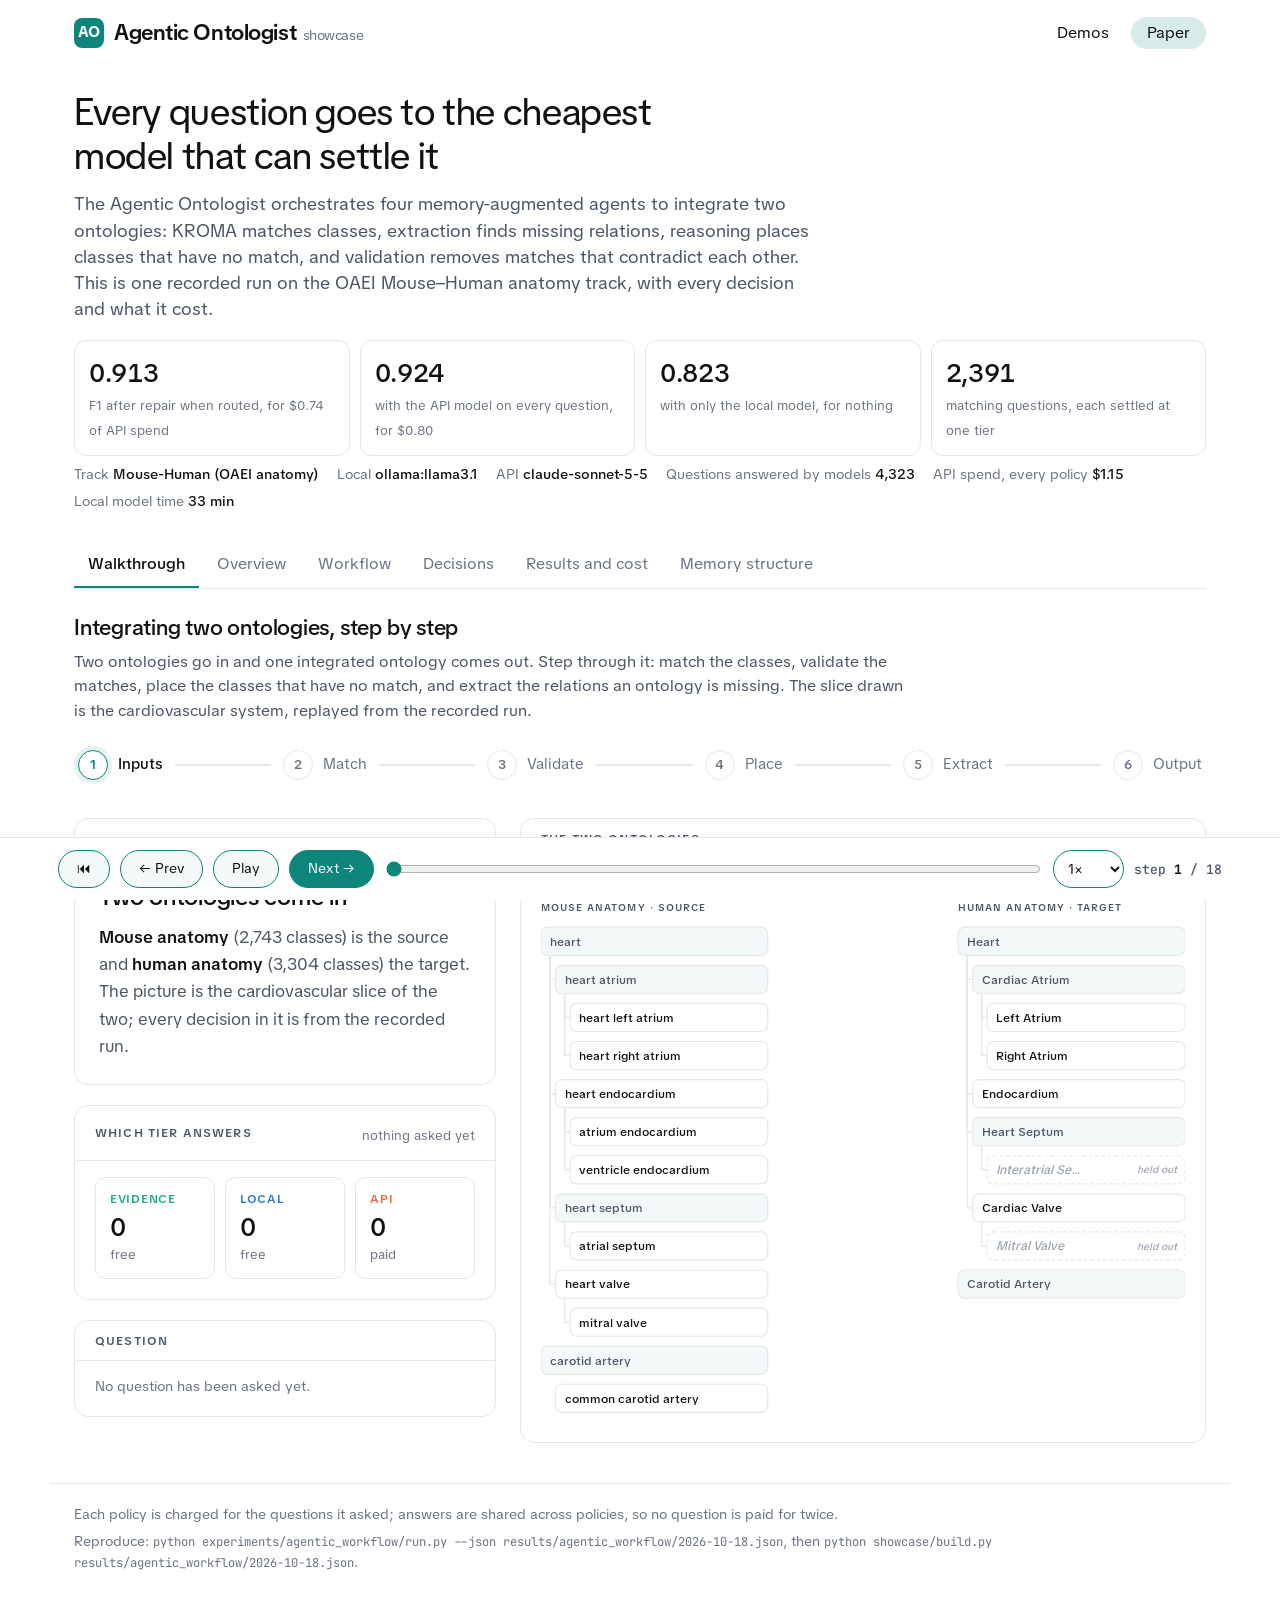
==== showcase/index.html @ b3329943 "Publish the Agentic Ontologist demo site. Co-Authored-By: Claude Opus 5.5 <noreply@anthropic.com>" ====
<!DOCTYPE html>
<html lang="en">
<head>
<meta charset="utf-8">
<meta name="viewport" content="width=device-width, initial-scale=1, viewport-fit=cover">
<title>The Agentic Ontologist</title>
<meta name="description" content="One recorded run of the Agentic Ontologist on the OAEI Mouse-Human anatomy track: every decision, the tier that settled it, and what it cost.">
<link rel="icon" href="data:image/svg+xml,%3Csvg xmlns='http://www.w3.org/2000/svg' viewBox='0 0 32 32'%3E%3Crect width='32' height='32' rx='7' fill='%230d857a'/%3E%3Ctext x='16' y='22' text-anchor='middle' font-family='system-ui' font-weight='700' font-size='15' fill='white'%3EAO%3C/text%3E%3C/svg%3E">
<link rel="preconnect" href="https://fonts.googleapis.com">
<link rel="preconnect" href="https://fonts.gstatic.com" crossorigin>
<link href="https://fonts.googleapis.com/css2?family=TikTok+Sans:wght@400;500;600;700&family=JetBrains+Mono:wght@400;500&display=swap" rel="stylesheet">
<style>
:root { --primary: #0d857a; --primary-dark: #2dd4bf; --t-evidence: #1baf7a; --t-local: #2a78d6; --t-api: #eb6834; }
@media (prefers-color-scheme: dark) { :root:not([data-theme="light"]) { --t-evidence: #199e70; --t-local: #3987e5; --t-api: #d95926; } }
/* Shared by the showcases (Aegis, Agentic Ontologist): the manuals' design, as a single page with tabs.
   Set --primary per project (and --primary-dark for dark mode) before this file. */
:root {
  --primary-5: color-mix(in srgb, var(--primary) 5%, transparent);
  --primary-10: color-mix(in srgb, var(--primary) 10%, transparent);
  --primary-15: color-mix(in srgb, var(--primary) 16%, transparent);
  --primary-50: color-mix(in srgb, var(--primary) 50%, transparent);
  --bg: #ffffff; --fg: #111111; --muted: #4b5563; --subtle: #6b7280; --faint: #9ca3af; --border: #e5e7eb;
  --ok: #1d7f47; --ok-bg: rgba(29, 127, 71, 0.1); --bad: #b42318; --bad-bg: rgba(180, 35, 24, 0.09);
  --warn: #a15c07; --warn-bg: rgba(161, 92, 7, 0.1);
  --font: "TikTok Sans", ui-sans-serif, system-ui, -apple-system, "Segoe UI", sans-serif;
  --mono: "JetBrains Mono", ui-monospace, SFMono-Regular, Menlo, monospace;
}
@media (prefers-color-scheme: dark) {
  :root:not([data-theme="light"]) {
    --primary: var(--primary-dark);
    --bg: #111214; --fg: #ececec; --muted: #b4b8bf; --subtle: #9096a0; --faint: #6b7280; --border: #2a2d33;
    --ok: #5fd08f; --ok-bg: rgba(95, 208, 143, 0.12); --bad: #ff8a80; --bad-bg: rgba(255, 138, 128, 0.12);
    --warn: #f0b252; --warn-bg: rgba(240, 178, 82, 0.12); color-scheme: dark;
  }
}
* { box-sizing: border-box; }
html { -webkit-text-size-adjust: 100%; scroll-behavior: smooth; }
body { margin: 0; background: var(--bg); color: var(--fg); font: 16px/1.55 var(--font); }
::selection { background: var(--primary-15); }
a { color: var(--primary); text-underline-offset: 0.15em; }
button, select, input { font: inherit; color: inherit; }
button:not(:disabled) { cursor: pointer; }
button:focus-visible, select:focus-visible, input:focus-visible, a:focus-visible { outline: 2px solid var(--primary); outline-offset: 2px; }
.wrap { max-width: 1180px; margin: 0 auto; padding: 0 24px; }
.mono { font-family: var(--mono); font-size: 12.5px; }
.muted { color: var(--subtle); }

header.site { display: flex; align-items: center; justify-content: space-between; gap: 24px; padding: 16px 24px; max-width: 1180px; margin: 0 auto; }
.logo { display: flex; align-items: center; gap: 10px; text-decoration: none; color: var(--fg); font-size: 22px; font-weight: 600; letter-spacing: -0.02em; }
.logo-mark { width: 30px; height: 30px; border-radius: 8px; background: var(--primary); color: var(--bg); display: grid; place-items: center; font-size: 15px; font-weight: 700; }
.logo small { font-size: 14px; font-weight: 400; color: var(--subtle); margin-left: 2px; }
nav.site { display: flex; align-items: center; gap: 22px; }
nav.site a { text-decoration: none; color: var(--fg); }
nav.site a:hover { color: var(--primary); }
nav.site a.pill { background: var(--primary-15); padding: 4px 16px; border-radius: 999px; white-space: nowrap; }

.hero { padding: 24px 0 8px; }
.hero h1 { font-size: clamp(28px, 4vw, 38px); line-height: 1.15; font-weight: 400; letter-spacing: -0.01em; margin: 0 0 14px; max-width: 40rem; }
.hero .lede { font-size: 18px; line-height: 1.45; color: var(--muted); margin: 0 0 18px; max-width: 46rem; }
.stats { display: grid; grid-template-columns: repeat(auto-fit, minmax(170px, 1fr)); gap: 10px; margin: 18px 0 8px; }
.stat { border: 1px solid var(--border); border-radius: 12px; padding: 12px 14px; }
.stat b { display: block; font-size: 26px; font-weight: 500; letter-spacing: -0.01em; font-variant-numeric: tabular-nums; }
.stat span { font-size: 13px; color: var(--subtle); }

nav.tabs { display: flex; gap: 4px; border-bottom: 1px solid var(--border); margin: 22px 0 22px; overflow-x: auto; position: sticky; top: 0; background: var(--bg); z-index: 5; }
nav.tabs button { background: none; border: 0; padding: 10px 14px; color: var(--subtle); border-bottom: 2px solid transparent; white-space: nowrap; }
nav.tabs button[aria-selected="true"] { color: var(--fg); border-bottom-color: var(--primary); font-weight: 500; }
section.tab[hidden] { display: none; }
section.tab > h2 { font-size: 22px; font-weight: 500; margin: 0 0 4px; letter-spacing: -0.01em; }
section.tab > .sub { color: var(--muted); margin: 0 0 18px; max-width: 52rem; }

.panel { border: 1px solid var(--border); border-radius: 12px; padding: 16px; min-width: 0; }
.panel h3 { font-size: 15px; font-weight: 500; margin: 0 0 4px; }
.panel .sub { font-size: 13.5px; color: var(--subtle); margin: 0 0 12px; }
.grid { display: grid; gap: 16px; }
.cols-2 { grid-template-columns: repeat(2, minmax(0, 1fr)); }
.cols-3 { grid-template-columns: repeat(3, minmax(0, 1fr)); }
@media (max-width: 860px) { .cols-2, .cols-3 { grid-template-columns: minmax(0, 1fr); } }

.controls { display: flex; flex-wrap: wrap; gap: 10px 18px; align-items: center; margin: 0 0 14px; font-size: 14px; }
.controls label { display: inline-flex; align-items: center; gap: 8px; color: var(--subtle); }
.controls select { border: 1px solid var(--border); background: transparent; border-radius: 8px; padding: 5px 8px; }
.controls input[type="range"] { accent-color: var(--primary); width: 160px; }
.controls output { color: var(--fg); min-width: 4.5em; font-variant-numeric: tabular-nums; }
.seg { display: inline-flex; gap: 6px; flex-wrap: wrap; }
.seg button { border: 1px solid var(--border); background: transparent; border-radius: 999px; padding: 2px 12px; font-size: 13.5px; }
.seg button[aria-pressed="true"] { border-color: var(--primary); background: var(--primary-10); color: var(--primary); }
.btn { border: 1px solid var(--primary); background: var(--primary-5); border-radius: 999px; padding: 4px 14px; font-size: 14px; text-decoration: none; color: var(--fg); }
.btn:hover:not(:disabled) { background: var(--primary-15); }
.btn.solid { background: var(--primary); color: var(--bg); }

.bars { display: grid; gap: 6px; }
.bar { display: grid; grid-template-columns: var(--lw, 7em) 1fr auto; gap: 10px; align-items: center; font-size: 13.5px; color: var(--subtle); }
.bar i { display: block; height: 11px; border-radius: 6px; background: var(--primary-10); position: relative; overflow: hidden; }
.bar i::after { content: ""; position: absolute; inset: 0 auto 0 0; width: var(--w); background: var(--c, var(--primary)); border-radius: 6px; transition: width 0.25s; }
.bar b { white-space: nowrap; font-weight: 500; color: var(--fg); text-align: right; font-variant-numeric: tabular-nums; }
.bar.alt { --c: var(--faint); }

svg.chart { width: 100%; height: auto; display: block; overflow: visible; }
svg.chart text { font: 11px var(--font); fill: var(--subtle); }
svg.chart .grid { stroke: var(--border); stroke-width: 1; }
svg.chart .axis { stroke: var(--faint); stroke-width: 1; }
svg.chart .line { fill: none; stroke-width: 2.2; stroke-linejoin: round; stroke-linecap: round; }
svg.chart .dot { stroke: var(--bg); stroke-width: 1.5; }
.legend { display: flex; flex-wrap: wrap; gap: 4px 14px; font-size: 12.5px; color: var(--subtle); margin-top: 8px; }
.legend span { display: inline-flex; align-items: center; gap: 6px; }
.legend i { width: 10px; height: 10px; border-radius: 3px; background: var(--c); display: inline-block; }

table { border-collapse: collapse; width: 100%; font-size: 14px; }
th, td { text-align: left; padding: 7px 10px; border-bottom: 1px solid var(--border); vertical-align: top; }
th { font-weight: 500; color: var(--subtle); white-space: nowrap; }
td.num, th.num { text-align: right; font-variant-numeric: tabular-nums; }
.scroll { overflow-x: auto; }
pre { background: var(--primary-5); border: 1px solid var(--border); border-radius: 10px; padding: 10px 12px; overflow-x: auto; font: 12.5px/1.5 var(--mono); margin: 0; white-space: pre-wrap; }
code { font-family: var(--mono); font-size: 0.9em; }
.chip { display: inline-block; font-size: 12px; padding: 1px 9px; border-radius: 999px; background: var(--primary-10); color: var(--primary); }
.chip.ok { background: var(--ok-bg); color: var(--ok); } .chip.bad { background: var(--bad-bg); color: var(--bad); }
.note { font-size: 13.5px; color: var(--subtle); margin: 12px 0 0; }
.callout { border-left: 3px solid var(--primary); background: var(--primary-5); border-radius: 0 10px 10px 0; padding: 10px 14px; font-size: 14.5px; }
.steps { display: grid; grid-template-columns: repeat(3, minmax(0, 1fr)); gap: 12px; counter-reset: s; }
@media (max-width: 860px) { .steps { grid-template-columns: minmax(0, 1fr); } }
.step { border: 1px solid var(--border); border-radius: 12px; padding: 14px 16px; counter-increment: s; }
.step::before { content: counter(s); display: inline-grid; place-items: center; width: 24px; height: 24px; border-radius: 50%; background: var(--primary); color: var(--bg); font-size: 13px; font-weight: 600; margin-bottom: 8px; }
.step h3 { font-size: 16px; font-weight: 500; margin: 0 0 4px; }
.step p { margin: 0; font-size: 14.5px; color: var(--muted); }
footer.site { max-width: 1180px; margin: 40px auto 0; padding: 20px 24px 40px; border-top: 1px solid var(--border); font-size: 13.5px; color: var(--subtle); }
footer.site p { margin: 0 0 6px; }
@media (max-width: 700px) { nav.site a:not(.pill) { display: none; } .wrap, header.site { padding-left: 16px; padding-right: 16px; } }

.btn.solid:hover:not(:disabled) { background: var(--primary); color: var(--bg); filter: brightness(1.12); }
.btn.solid:disabled { opacity: 0.5; }

:root { --line: var(--border); --sunk: var(--primary-5); --panel: var(--bg); --ink: var(--fg); --accent: var(--primary); }
/* Walkthrough: Workflow.integrate stepped on a recorded slice, in the style of art-visualization. */
:root { --fresh: var(--ok); --amber: var(--warn); --amber-tint: var(--warn-bg); --cur-tint: color-mix(in srgb, var(--primary) 8%, var(--bg)); }
.wrail { display: flex; align-items: center; margin: 4px 0 26px; overflow-x: auto; padding: 4px 2px 8px; }
.stg { display: flex; align-items: center; gap: 10px; background: none; border: 0; padding: 4px 2px; color: var(--subtle); white-space: nowrap; font-size: 15px; }
.stg .dot { width: 30px; height: 30px; border-radius: 50%; border: 1.5px solid var(--border); display: grid; place-items: center; font-size: 13px; font-weight: 600; background: var(--bg); }
.stg.past { color: var(--muted); }
.stg.past .dot { background: var(--primary); border-color: var(--primary); color: var(--bg); }
.stg.on { color: var(--fg); font-weight: 500; }
.stg.on .dot { border-color: var(--primary); color: var(--primary); box-shadow: 0 0 0 4px var(--primary-10); }
.rail-line { flex: 1 0 22px; height: 2px; background: var(--border); margin: 0 10px; }
.rail-line.past { background: var(--primary); }
.wt { display: grid; gap: 24px; grid-template-columns: minmax(0, 1fr); margin-bottom: 40px; align-items: start; }
@media (min-width: 1000px) { .wt { grid-template-columns: minmax(0, 0.8fr) minmax(0, 1.3fr); } .w-graph { position: sticky; top: 56px; } }
.wside { display: grid; gap: 20px; min-width: 0; }
.wp { background: var(--bg); border: 1px solid var(--border); border-radius: 14px; min-width: 0; }
.wph { display: flex; flex-wrap: wrap; gap: 6px 14px; align-items: center; justify-content: space-between; padding: 14px 20px; border-bottom: 1px solid var(--border); }
.wph h3 { margin: 0; font-size: 11.5px; line-height: 1; font-weight: 600; letter-spacing: 0.1em; text-transform: uppercase; color: var(--muted); }
.wph .meta { font-size: 13px; color: var(--subtle); }
.w-note { padding: 22px 24px 24px; display: grid; gap: 12px; }
.w-note .hd { display: flex; flex-wrap: wrap; gap: 8px; align-items: center; }
.wstep { font: 600 12px/1 var(--mono); color: var(--primary); background: var(--cur-tint); border: 1px solid var(--primary-50); padding: 5px 9px; border-radius: 6px; }
.wtag { font: 600 11px/1 var(--font); letter-spacing: 0.08em; text-transform: uppercase; padding: 6px 9px; border-radius: 6px; background: var(--primary-5); color: var(--muted); border: 1px solid var(--border); }
.wtag.evidence { color: var(--t-evidence); border-color: var(--t-evidence); } .wtag.local { color: var(--t-local); border-color: var(--t-local); } .wtag.api { color: var(--t-api); border-color: var(--t-api); }
.w-note h3 { margin: 4px 0 0; font-size: 24px; line-height: 1.25; font-weight: 500; letter-spacing: -0.01em; }
.w-note p { margin: 0; font-size: 16.5px; line-height: 1.65; color: var(--muted); }
.w-note p b { color: var(--fg); font-weight: 600; }
.wroute { display: grid; grid-template-columns: repeat(3, minmax(0, 1fr)); gap: 10px; padding: 16px 20px 20px; }
.wr { border: 1px solid var(--border); border-radius: 10px; padding: 12px 14px; display: grid; gap: 4px; background: var(--bg); }
.wr b { font-size: 12px; font-weight: 600; letter-spacing: 0.06em; text-transform: uppercase; color: var(--c); }
.wr span { font-size: 13px; color: var(--subtle); }
.wr em { font-style: normal; font: 500 26px/1.1 var(--font); font-variant-numeric: tabular-nums; }
.wr.on { border-color: var(--c); background: color-mix(in srgb, var(--c) 10%, var(--bg)); }
.wr.on em { color: var(--c); }
.wq { padding: 14px 20px 18px; font: 13.5px/1.7 var(--mono); display: grid; gap: 3px; }
.wq .qh { font: 500 14px/1.5 var(--font); color: var(--muted); margin-bottom: 6px; }
.wq .qh b { color: var(--fg); }
.wq div.c { display: grid; grid-template-columns: 2.6rem minmax(0, 1fr) auto; gap: 10px; padding: 3px 8px; border-radius: 6px; }
.wq div.c.pick { background: var(--ok-bg); color: var(--fg); font-weight: 600; }
.wq div.c.pick.wrong { background: var(--bad-bg); }
.wq div.c i { font-style: normal; color: var(--faint); white-space: nowrap; }
.wq div.c span:nth-child(2) { overflow: hidden; text-overflow: ellipsis; white-space: nowrap; }
.wq .none { color: var(--subtle); font-family: var(--font); }
.wlegend { display: flex; flex-wrap: wrap; gap: 6px 16px; font-size: 13px; color: var(--muted); }
.wlegend i { display: inline-block; width: 18px; height: 0; border-top: 3px solid var(--c); margin-right: 6px; vertical-align: 3px; }
.wlegend i.dash { border-top-style: dashed; } .wlegend i.dot { border-top-style: dotted; }
.wgraph { overflow-x: auto; padding: 14px 20px 20px; }
.wgraph svg { display: block; width: 100%; min-width: 620px; height: auto; font-family: var(--font); }
.wgraph .col { font: 600 11.5px var(--font); letter-spacing: 0.1em; text-transform: uppercase; fill: var(--muted); }
.wn rect { fill: var(--bg); stroke: var(--border); stroke-width: 1.3; }
.wn text { font: 500 13.5px var(--font); fill: var(--fg); }
.wn text.sub { font: 500 11px var(--font); fill: var(--faint); }
.wn.ctx rect { fill: var(--primary-5); } .wn.ctx text { fill: var(--muted); }
.wn.focus rect { stroke: var(--primary); stroke-width: 2.4; fill: var(--cur-tint); }
.wn.unm rect { stroke: var(--amber); stroke-width: 2; stroke-dasharray: 4 3; fill: var(--amber-tint); }
.wn.held rect { stroke-dasharray: 4 3; fill: none; } .wn.held text { fill: var(--faint); font-style: italic; }
.wn.placed rect { stroke: var(--ok); stroke-width: 2.4; stroke-dasharray: none; fill: var(--ok-bg); } .wn.placed text { fill: var(--fg); font-style: normal; } .wn.placed text.sub { fill: var(--ok); }
.wn.wrong rect { stroke: var(--bad); fill: var(--bad-bg); }
.wc { fill: none; stroke: var(--border); stroke-width: 1.5; }
.wc.new { stroke: var(--ok); stroke-width: 2.6; } .wc.ask { stroke: var(--t-api); stroke-dasharray: 3 4; stroke-width: 2; }
.wl path { fill: none; stroke: var(--c, var(--faint)); stroke-width: 2.2; }
.wl.cand path { stroke-dasharray: 4 4; stroke-width: 1.5; opacity: 0.7; }
.wl.exact path, .wl.anchor path { stroke: var(--faint); stroke-width: 1.6; }
.wl.anchor path { stroke-dasharray: 6 4; }
.wl.conflict path { stroke: var(--bad); stroke-width: 3; }
.wl.gone path { stroke: var(--bad); stroke-dasharray: 2 5; opacity: 0.55; }
.wl.kept path { stroke-width: 3; }
.wl circle { fill: var(--bg); stroke: var(--c, var(--faint)); stroke-width: 1.5; }
.wl text { font: 600 10.5px var(--mono); fill: var(--fg); text-anchor: middle; }
.wl.gone circle { stroke: var(--bad); } .wl.gone text { fill: var(--bad); text-decoration: line-through; }
.wl.conflict circle { fill: var(--bad); stroke: var(--bad); } .wl.conflict text { fill: #fff; }
@media (prefers-reduced-motion: no-preference) { .wn rect, .wl path, .wl circle, .wc { transition: stroke 0.2s, fill 0.2s, opacity 0.2s; } }
.wbar { position: fixed; left: 0; right: 0; bottom: 0; z-index: 20; background: var(--bg); border-top: 1px solid var(--border); padding: 12px 16px calc(12px + env(safe-area-inset-bottom)); }
.wbar-in { max-width: 1180px; margin: 0 auto; padding: 0 8px; display: flex; flex-wrap: wrap; gap: 8px 10px; align-items: center; }
.wbar .btn { height: 38px; display: inline-flex; align-items: center; padding: 0 18px; border-radius: 999px; }
.wbar select.btn { padding: 0 10px; background: var(--bg); }
#wscrub { flex: 1 1 200px; min-width: 0; accent-color: var(--primary); }
.wctr { font: 500 13px var(--mono); color: var(--muted); white-space: nowrap; }
.wctr b { color: var(--fg); }
body.stepping { padding-bottom: 76px; }
.tier { display: inline-flex; align-items: center; gap: 6px; padding: 4px 10px; border-radius: 999px; border: 1px solid var(--border); background: var(--primary-5); font-size: 13.5px; }
.tier i, .key i { width: 10px; height: 10px; border-radius: 3px; display: inline-block; background: var(--c); }
.tiers { display: flex; flex-wrap: wrap; gap: 8px; align-items: center; }
.arrow { color: var(--subtle); }
.controller { border: 1.5px solid var(--primary); border-radius: 12px; padding: 14px 16px; display: grid; gap: 10px; margin-bottom: 14px; }
.controller h2 { font-size: 17px; font-weight: 500; margin: 0 0 2px; }
.agents { display: grid; grid-template-columns: repeat(4, minmax(0, 1fr)); gap: 14px; }
@media (max-width: 960px) { .agents { grid-template-columns: repeat(2, minmax(0, 1fr)); } }
@media (max-width: 520px) { .agents { grid-template-columns: minmax(0, 1fr); } }
.agent { display: grid; gap: 8px; align-content: start; }
.agent .label { font-size: 11.5px; letter-spacing: 0.08em; text-transform: uppercase; color: var(--subtle); margin: 0; }
.agent .role { font-size: 13px; color: var(--subtle); margin: 0; }
.agent .num { font-size: 28px; font-weight: 500; line-height: 1; letter-spacing: -0.01em; }
.agent .num small { font-size: 12.5px; font-weight: 400; color: var(--subtle); margin-left: 6px; letter-spacing: 0; }
.split { display: flex; height: 10px; border-radius: 5px; overflow: hidden; gap: 2px; }
.split span { background: var(--c); min-width: 2px; }
.key { display: flex; flex-wrap: wrap; gap: 4px 12px; font-size: 12px; color: var(--subtle); }
.key span { display: inline-flex; align-items: center; gap: 5px; }
.tier-row { display: grid; grid-template-columns: minmax(0, 1.2fr) minmax(0, 1.6fr) 70px; gap: 16px; align-items: center; padding: 12px 0; border-bottom: 1px solid var(--border); }
.tier-row:last-child { border-bottom: 0; }
.tier-row .note { margin: 2px 0 0; }
.tier-bar { display: grid; gap: 4px; font-size: 13px; color: var(--subtle); }
.tier-bar i { display: block; height: 14px; border-radius: 7px; background: var(--primary-10); position: relative; overflow: hidden; }
.tier-bar i::after { content: ""; position: absolute; inset: 0 auto 0 0; width: var(--w); background: var(--c); border-radius: 7px; }
.tier-acc { text-align: right; } .tier-acc b { display: block; font-size: 22px; font-weight: 500; } .tier-acc span { font-size: 12.5px; color: var(--subtle); }
@media (max-width: 700px) { .tier-row { grid-template-columns: minmax(0, 1fr) 60px; } .tier-row > :nth-child(2) { grid-column: 1 / -1; order: 3; } }
.filters { display: flex; flex-wrap: wrap; gap: 10px 16px; align-items: center; margin-bottom: 12px; font-size: 14px; }
.filters label { display: inline-flex; gap: 8px; align-items: center; color: var(--subtle); }
.filters select { border: 1px solid var(--border); background: transparent; border-radius: 8px; padding: 5px 8px; }
.list { display: grid; gap: 6px; }
.row { display: grid; grid-template-columns: minmax(0, 1fr) 100px 124px 92px 24px; gap: 10px; align-items: center; padding: 8px 12px; border: 1px solid var(--border); border-radius: 10px; font-size: 14px; }
.row .pair { min-width: 0; overflow-wrap: anywhere; }
.row .pair .to { color: var(--subtle); }
.row .ev { display: grid; gap: 2px; font-size: 11.5px; color: var(--subtle); }
.row .ev b { display: block; height: 5px; border-radius: 3px; background: var(--primary-10); position: relative; overflow: hidden; }
.row .ev b::after { content: ""; position: absolute; inset: 0 auto 0 0; width: var(--w); background: var(--faint); border-radius: 3px; }
.row .chip { font-size: 11.5px; padding: 2px 9px; border-radius: 999px; background: var(--primary-5); border: 1px solid var(--border); color: var(--fg); white-space: nowrap; display: inline-flex; align-items: center; gap: 5px; }
.row .chip i { width: 8px; height: 8px; border-radius: 2px; background: var(--c); }
.mark { font-weight: 700; text-align: center; } .mark.ok { color: var(--ok); } .mark.bad { color: var(--bad); }
@media (max-width: 640px) { .row { grid-template-columns: minmax(0, 1fr) 84px 24px; } .row .ev, .row .conf { display: none; } }
.more { margin-top: 10px; }
tr.ours td { background: var(--primary-10); }
th, td { white-space: nowrap; }
.task .cols-2 { grid-template-columns: minmax(0, 5fr) minmax(0, 6fr); }
.task th, .task td { padding: 7px 6px; }
@media (max-width: 1000px) { .task .cols-2 { grid-template-columns: minmax(0, 1fr); } }
.task h2 { font-size: 18px; font-weight: 500; margin: 0 0 2px; }
.kinds { display: grid; grid-template-columns: repeat(auto-fill, minmax(260px, 1fr)); gap: 14px; margin-top: 14px; }
.kind { display: grid; gap: 8px; align-content: start; }
.kind h3 { font-family: var(--mono); font-size: 15px; margin: 0; }
.kind .role { font-size: 13px; color: var(--subtle); margin: 2px 0 0; }
.kind dl { display: grid; grid-template-columns: auto 1fr; gap: 3px 10px; margin: 0; font-size: 12.5px; }
.kind dt { font-family: var(--mono); } .kind dd { margin: 0; color: var(--subtle); }
.kind .tags { display: flex; gap: 6px 12px; flex-wrap: wrap; font-size: 12px; color: var(--subtle); }
svg .axis { stroke: var(--border); } svg text { fill: var(--subtle); font: 11px var(--font); }
svg .dot { stroke: var(--bg); stroke-width: 2; }
.tip { position: fixed; pointer-events: none; background: var(--fg); color: var(--bg); font-size: 12.5px; padding: 6px 9px; border-radius: 6px; z-index: 20; display: none; max-width: 280px; }
.meta { display: flex; flex-wrap: wrap; gap: 6px 18px; font-size: 13.5px; color: var(--subtle); margin-top: 6px; }
.meta b { color: var(--fg); font-weight: 500; }
</style>
</head>
<body>
<header class="site">
  <a class="logo" href="#overview"><span class="logo-mark">AO</span><span>Agentic Ontologist <small>showcase</small></span></a>
  <nav class="site">
    <a href="../">Demos</a>
    <a href="https://lamng3.com/publications/agentic-ontologist/" class="pill">Paper</a>
  </nav>
</header>
<main class="wrap">
  <section class="hero">
    <h1>Every question goes to the cheapest model that can settle it</h1>
    <p class="lede">The Agentic Ontologist orchestrates four memory-augmented agents to integrate two ontologies: KROMA matches classes, extraction finds missing relations, reasoning places classes that have no match, and validation removes matches that contradict each other. This is one recorded run on the OAEI Mouse&ndash;Human anatomy track, with every decision and what it cost.</p>
    <div class="stats" id="stats"></div>
    <div class="meta" id="meta"></div>
  </section>
  <nav class="tabs" role="tablist">
    <button type="button" data-tab="walk" role="tab">Walkthrough</button>
    <button type="button" data-tab="overview" role="tab">Overview</button>
    <button type="button" data-tab="flow" role="tab">Workflow</button>
    <button type="button" data-tab="decisions" role="tab">Decisions</button>
    <button type="button" data-tab="results" role="tab">Results and cost</button>
    <button type="button" data-tab="memory" role="tab">Memory structure</button>
  </nav>

  <section class="tab" id="tab-walk">
    <h2>Integrating two ontologies, step by step</h2>
    <p class="sub">Two ontologies go in and one integrated ontology comes out. Step through it: match the classes, validate the matches, place the classes that have no match, and extract the relations an ontology is missing. The slice drawn is the cardiovascular system, replayed from the recorded run.</p>
    <nav class="wrail" id="wrail" aria-label="Stages"></nav>
    <div class="wt" id="wt">
      <div class="wside">
        <section class="wp w-note" id="wnote" aria-live="polite"></section>
        <section class="wp">
          <div class="wph"><h3>Which tier answers</h3><span class="meta" id="wroute-m"></span></div>
          <div class="wroute" id="wroute"></div>
        </section>
        <section class="wp">
          <div class="wph"><h3 id="wq-h">Question</h3><span class="meta" id="wq-m"></span></div>
          <div class="wq" id="wq"></div>
        </section>
      </div>
      <section class="wp w-graph">
        <div class="wph"><h3 id="wgraph-h">The two ontologies</h3><div class="wlegend" id="wlegend"></div></div>
        <div class="wgraph" id="wgraph"></div>
      </section>
    </div>
    <div class="wbar" id="wbar" hidden><div class="wbar-in">
      <button class="btn" id="wfirst" aria-label="First step">⏮</button>
      <button class="btn" id="wprev">← Prev</button>
      <button class="btn" id="wplay">Play</button>
      <button class="btn solid" id="wnext">Next →</button>
      <input type="range" id="wscrub" min="0" max="0" value="0" aria-label="Step">
      <select id="wspeed" class="btn" aria-label="Playback speed"><option value="0.5">0.5×</option><option value="1" selected>1×</option><option value="2">2×</option></select>
      <span class="wctr" id="wctr"></span>
    </div></div>
  </section>

  <section class="tab" id="tab-overview" hidden>
    <h2>How a question gets settled</h2>
    <p class="sub">A controller tries the free tiers first and pays for the API model only when they are not sure. Below, for the matching agent, how many questions each tier settled and how often it was right.</p>
    <div class="steps">
      <div class="step"><h3>Evidence first</h3><p>Exact label and synonym scores settle the easy pairs with no model at all.</p></div>
      <div class="step"><h3>Then a local model</h3><p>What evidence cannot settle goes to a model running on this machine, at no cost.</p></div>
      <div class="step"><h3>The API last</h3><p>Only the hardest questions reach the paid model, in batches, until the budget is spent.</p></div>
    </div>
    <div class="panel" style="margin-top:16px"><h3>Matching questions by tier</h3><p class="sub">Tallied from the recorded decisions of the routed run. Right means the reference alignment agrees.</p><div id="funnel"></div></div>
    <p class="note">Questions that reach a later tier are the ones the earlier tiers were least sure about, so the tiers are not equally hard. See <a href="#results">Results and cost</a> for quality against spend for every routing policy.</p>
  </section>

  <section class="tab" id="tab-flow" hidden>
    <h2>The workflow</h2>
    <p class="sub">Inside every step, a controller sends each question to the cheapest tier that can settle it. Each card shows an agent's headline result and how its questions were settled.</p>
    <div class="controller">
      <div><h2>Controller</h2><p class="note">Settles each question at the first tier that is sure enough, in batches, and stops paying for the API tier when the budget runs out.</p></div>
      <div class="tiers">
        <span class="tier"><i style="--c: var(--t-evidence)"></i>Evidence <span class="muted">free</span></span><span class="arrow">&rarr;</span>
        <span class="tier"><i style="--c: var(--t-local)"></i><span id="local-name">Local model</span></span><span class="arrow">&rarr;</span>
        <span class="tier"><i style="--c: var(--t-api)"></i><span id="api-name">API model</span></span>
      </div>
      <p class="note" id="calibration"></p>
    </div>
    <div class="agents" id="agents"></div>
  </section>

  <section class="tab" id="tab-decisions" hidden>
    <h2>Every decision</h2>
    <p class="sub">The two classes, the evidence, the answer, the tier that settled it, and whether the reference agrees. Filter by agent, tier, or outcome.</p>
    <div class="filters">
      <label>Agent <select id="f-agent"></select></label>
      <label>Tier <select id="f-tier"><option value="">all</option><option value="evidence">evidence</option><option value="local">local</option><option value="api">API</option></select></label>
      <label>Outcome <select id="f-ok"><option value="">all</option><option value="ok">correct</option><option value="bad">wrong</option></select></label>
      <span class="muted" id="f-count"></span>
    </div>
    <div class="list" id="list"></div>
    <button type="button" class="btn more" id="more">Show more</button>
  </section>

  <section class="tab" id="tab-results" hidden>
    <h2>Results and cost</h2>
    <p class="sub">For each agent, quality against API spend for every routing policy. The routed policy is highlighted. Hover a point for its numbers.</p>
    <div class="grid" id="results"></div>
  </section>

  <section class="tab" id="tab-memory" hidden>
    <h2>One shared memory, declared once</h2>
    <p class="sub" id="memory-note"></p>
    <div class="kinds" id="kinds"></div>
  </section>
</main>
<footer class="site" id="foot"></footer>
<div class="tip" id="tip"></div>

<script id="data" type="application/json">{"local":"ollama:llama3.1","api":"claude-sonnet-5-5","meta":[["Track","Mouse-Human (OAEI anatomy)"],["Local","ollama:llama3.1"],["API","claude-sonnet-5-5"],["Questions answered by models","4,323"],["API spend, every policy","$1.15"],["Local model time","33 min"]],"calibration":"Recalibration in the routed run: matching: local model trusted nowhere after 64 answers checked against the API model; extraction: local model trusted nowhere after 74 answers checked against the API model; reasoning: local model trusted nowhere after 35 answers checked against the API model.","memory":{"name":"agentic-ontologist","version":"f7da4103","kinds":[{"name":"question","description":"a question a user asked about the ontology","tier":"short","requires":[],"fields":[{"name":"question","type":"string","required":true}]},{"name":"answer","description":"an answer to a question, with the concepts and edges it rests on","tier":"long","requires":["question"],"fields":[{"name":"question","type":"string","required":true},{"name":"answer","type":"string","required":true},{"name":"concepts","type":"array","required":false},{"name":"edges","type":"array","required":false}]},{"name":"routing","description":"which model an agent step was routed to","tier":"short","requires":[],"fields":[{"name":"name","type":"any","required":true}]},{"name":"llm_request","description":"a prompt sent to a model","tier":"short","requires":[],"fields":[{"name":"model","type":"any","required":true}]},{"name":"reflection","description":"a reflection node imported from a saved trace","tier":"short","requires":[],"fields":[]}]},"walk":{"mouse":[{"n":"heart","p":null},{"n":"heart atrium","p":"heart"},{"n":"heart left atrium","p":"heart atrium"},{"n":"heart right atrium","p":"heart atrium"},{"n":"heart endocardium","p":"heart"},{"n":"atrium endocardium","p":"heart endocardium"},{"n":"ventricle endocardium","p":"heart endocardium"},{"n":"heart septum","p":"heart"},{"n":"atrial septum","p":"heart septum"},{"n":"heart valve","p":"heart"},{"n":"mitral valve","p":"heart valve"},{"n":"carotid artery","p":null},{"n":"common carotid artery","p":"carotid artery"}],"human":[{"n":"Heart","p":null,"held":false},{"n":"Cardiac_Atrium","p":"Heart","held":false},{"n":"Left_Atrium","p":"Cardiac_Atrium","held":false},{"n":"Right_Atrium","p":"Cardiac_Atrium","held":false},{"n":"Endocardium","p":"Heart","held":false},{"n":"Heart_Septum","p":"Heart","held":false},{"n":"Interatrial_Septum","p":"Heart_Septum","held":true},{"n":"Cardiac_Valve","p":"Heart","held":false},{"n":"Mitral_Valve","p":"Cardiac_Valve","held":true},{"n":"Carotid_Artery","p":null,"held":false}],"links":[{"s":"heart","t":"Heart","tier":"exact","conf":1.0,"ok":true,"removed":false},{"s":"heart atrium","t":"Cardiac_Atrium","tier":"exact","conf":0.99,"ok":true,"removed":false},{"s":"heart septum","t":"Heart_Septum","tier":"exact","conf":1.0,"ok":true,"removed":false},{"s":"carotid artery","t":"Carotid_Artery","tier":"exact","conf":1.0,"ok":true,"removed":false},{"s":"heart left atrium","t":"Left_Atrium","tier":"evidence","conf":0.9728,"ok":true,"removed":false},{"s":"heart left atrium","t":"Right_Atrium","tier":"local","conf":0.9,"ok":false,"removed":true},{"s":"heart right atrium","t":"Right_Atrium","tier":"local","conf":0.9,"ok":true,"removed":false},{"s":"heart endocardium","t":"Endocardium","tier":"api","conf":0.93,"ok":true,"removed":false},{"s":"atrium endocardium","t":"Endocardium","tier":"local","conf":0.8,"ok":false,"removed":true},{"s":"ventricle endocardium","t":"Endocardium","tier":"local","conf":0.9,"ok":false,"removed":true},{"s":"heart valve","t":"Cardiac_Valve","tier":"anchor","conf":1.0,"ok":true,"matched":false}],"cands":[{"s":"heart left atrium","t":"Left_Atrium","tier":"evidence","conf":0.9728,"yes":true},{"s":"heart left atrium","t":"Right_Atrium","tier":"local","conf":0.9,"yes":true},{"s":"heart right atrium","t":"Right_Atrium","tier":"local","conf":0.9,"yes":true},{"s":"heart right atrium","t":"Left_Atrium","tier":"api","conf":0.97,"yes":false},{"s":"heart endocardium","t":"Endocardium","tier":"api","conf":0.93,"yes":true},{"s":"atrium endocardium","t":"Endocardium","tier":"local","conf":0.8,"yes":true},{"s":"ventricle endocardium","t":"Endocardium","tier":"local","conf":0.9,"yes":true},{"s":"heart valve","t":"Cardiac_Valve","tier":"evidence","conf":0.572,"yes":false}],"conflicts":[["one_to_many","heart left atrium","Left_Atrium","heart left atrium","Right_Atrium"],["one_to_many","heart left atrium","Right_Atrium","heart right atrium","Right_Atrium"],["one_to_many","heart endocardium","Endocardium","atrium endocardium","Endocardium"],["one_to_many","heart endocardium","Endocardium","ventricle endocardium","Endocardium"],["one_to_many","atrium endocardium","Endocardium","ventricle endocardium","Endocardium"]],"questions":{"evidence":2,"local":4,"api":2},"placed":{"atrial septum":{"s":"atrial septum","answer":"c2","to":"Heart_Septum","tier":"api","conf":0.92,"ok":true,"anchors":["Heart_Septum"],"cands":[["Nasal_Septum",0.55],["Heart_Septum",0.54],["Interventricular_Septum",0.46]],"region":true},"mitral valve":{"s":"mitral valve","answer":"c3","to":"Cardiac_Valve","tier":"api","conf":0.9,"ok":true,"anchors":["Cardiac_Valve"],"cands":[["Tricuspid_Valve",0.7],["Aortic_Valve",0.45],["Cardiac_Valve",0.45],["Coronary_Valve",0.41],["Pulmonary_Valve",0.4],["Eustachian_Valve",0.33]],"region":true}},"region":{"placed":25,"right":6,"proposed":31,"hold":23},"carotid":[{"s":"common carotid artery","rel":"subClassOf","o":"carotid artery","tier":"api","conf":0.75,"holds":true,"hidden":true,"region":true}],"totals":{"matches":1482,"kept":1405,"removed":77,"review":11,"placed":68,"right":25,"classes":100,"proposed":313,"holds":193,"mouse":2743,"human":3304,"questions":2391,"exact":1106,"hidden":150}},"agents":[{"short":"OM","name":"KROMA","role":"Ontology matching: which classes are the same","headline":"0.901","headline_label":"F1 before repair","tiers":{"evidence":829,"local":98,"api":1464},"note":"1,106 exact label and synonym matches, then 2,391 questions; a class settled exactly is not asked about again."},{"short":"V","name":"Validation","role":"Remove matches that contradict each other","headline":"77","headline_label":"matches removed","note":"88 one-to-many and 0 criss-cross conflicts; precision 0.911 → 0.949, F1 0.901 → 0.913; 11 tied conflicts queued for review."},{"short":"RE","name":"Extraction","role":"Relation extraction: the edges an ontology is missing","headline":"0.617","headline_label":"precision","tiers":{"evidence":4,"local":86,"api":389},"note":"150 mouse edges hidden; 313 proposed, 193 of them hold in the full ontology, 85 are the hidden edge itself."},{"short":"RR","name":"Reasoning","role":"Relation reasoning: where classes with no match belong","headline":"0.250","headline_label":"placed under a true ancestor","tiers":{"evidence":1,"local":48,"api":35},"note":"100 matched human classes removed; their mouse classes placed, 0.240 under the exact parent."}],"agent_names":{"kroma":"KROMA","extraction":"Extraction","reasoning":"Reasoning","validation":"Validation"},"decisions":[{"agent":"kroma","s":"mouse anatomy","c":"Subcellular Anatomy","verb":"≡?","ev":0.46686178447125337,"ans":"no","conf":0.5331,"tier":"evidence","note":"","ok":true},{"agent":"kroma","s":"spinal cord grey matter","c":"Gray Matter of the Spinal Cord","verb":"≡?","ev":0.5848621070513699,"ans":"yes","conf":0.9,"tier":"local","note":"","ok":true},{"agent":"kroma","s":"spinal cord grey matter","c":"White Matter of the Spinal Cord","verb":"≡?","ev":0.567732963514201,"ans":"no","conf":0.8,"tier":"local","note":"","ok":true},{"agent":"kroma","s":"spinal cord grey matter","c":"Spinal Cord Part","verb":"≡?","ev":0.4348222121134481,"ans":"no","conf":0.5652,"tier":"evidence","note":"","ok":true},{"agent":"kroma","s":"head/neck","c":"Head and Neck Part","verb":"≡?","ev":0.6753054526017735,"ans":"yes","conf":0.6,"tier":"api","note":"","ok":false},{"agent":"kroma","s":"head/neck","c":"Vein of the Head or Neck","verb":"≡?","ev":0.6741237109415129,"ans":"no","conf":0.95,"tier":"api","note":"","ok":true},{"agent":"kroma","s":"head/neck","c":"Head and Neck Muscle","verb":"≡?","ev":0.6667016393483872,"ans":"yes","conf":0.9,"tier":"local","note":"","ok":false},{"agent":"kroma","s":"tail","c":"Tail of the Pancreas","verb":"≡?","ev":0.5004191826414528,"ans":"no","conf":0.8,"tier":"local","note":"","ok":true},{"agent":"kroma","s":"integumental system","c":"Integumentary System Part","verb":"≡?","ev":0.6918776170229959,"ans":"no","conf":0.8,"tier":"api","note":"","ok":true},{"agent":"kroma","s":"sensory organ","c":"Sensory Hair","verb":"≡?","ev":0.5501179714496621,"ans":"no","conf":0.95,"tier":"api","note":"","ok":true},{"agent":"kroma","s":"sensory organ","c":"Organ","verb":"≡?","ev":0.5160012302972027,"ans":"no","conf":0.8,"tier":"local","note":"","ok":true},{"agent":"kroma","s":"visceral organ system","c":"Viscera","verb":"≡?","ev":0.5000297804388248,"ans":"yes","conf":0.9,"tier":"local","note":"","ok":true},{"agent":"kroma","s":"visceral organ system","c":"Organ","verb":"≡?","ev":0.4363260796474749,"ans":"no","conf":0.5637,"tier":"evidence","note":"","ok":true},{"agent":"kroma","s":"carpus","c":"Carpus Bone","verb":"≡?","ev":0.7505690053786152,"ans":"yes","conf":1.0,"tier":"local","note":"","ok":false},{"agent":"kroma","s":"hand digit","c":"Digit","verb":"≡?","ev":0.6453712317579008,"ans":"no","conf":0.6,"tier":"api","note":"","ok":true},{"agent":"kroma","s":"metacarpus","c":"Carpus Bone","verb":"≡?","ev":0.4742121037188034,"ans":"no","conf":0.5258,"tier":"evidence","note":"","ok":true},{"agent":"kroma","s":"ankle","c":"Internal Lateral Ligament of the Ankle","verb":"≡?","ev":0.4509865693927087,"ans":"no","conf":0.549,"tier":"evidence","note":"","ok":true},{"agent":"kroma","s":"ankle","c":"External Lateral Ligament of the Ankle","verb":"≡?","ev":0.4322568433726442,"ans":"no","conf":0.5677,"tier":"evidence","note":"","ok":true},{"agent":"kroma","s":"foot digit","c":"Digit","verb":"≡?","ev":0.6286329424118553,"ans":"no","conf":0.6,"tier":"api","note":"","ok":true},{"agent":"kroma","s":"metatarsus","c":"Metatarsal Artery","verb":"≡?","ev":0.5193104254839703,"ans":"no","conf":0.95,"tier":"api","note":"","ok":true},{"agent":"kroma","s":"metatarsus","c":"Tarsus Bone","verb":"≡?","ev":0.4728994800415414,"ans":"no","conf":0.5271,"tier":"evidence","note":"","ok":true},{"agent":"kroma","s":"tarsus","c":"Tarsus Bone","verb":"≡?","ev":0.7614240028481808,"ans":"yes","conf":1.0,"tier":"local","note":"","ok":false},{"agent":"kroma","s":"fat","c":"Breast Fat Pad","verb":"≡?","ev":0.4306396918914221,"ans":"no","conf":0.5694,"tier":"evidence","note":"","ok":true},{"agent":"kroma","s":"white fat","c":"White Fiber","verb":"≡?","ev":0.49978043548684997,"ans":"no","conf":0.5002,"tier":"evidence","note":"","ok":true},{"agent":"kroma","s":"white fat","c":"Splenic White Pulp","verb":"≡?","ev":0.4524314088138598,"ans":"no","conf":0.5476,"tier":"evidence","note":"","ok":true},{"agent":"kroma","s":"arterial blood vessel","c":"Blood Vessel Tissue","verb":"≡?","ev":0.5655796578437244,"ans":"no","conf":0.85,"tier":"api","note":"","ok":true},{"agent":"kroma","s":"venous blood vessel","c":"Blood Vessel Tissue","verb":"≡?","ev":0.5709759375447042,"ans":"no","conf":0.8,"tier":"local","note":"","ok":true},{"agent":"kroma","s":"heart left atrium","c":"Left Atrium","verb":"≡?","ev":0.9727739602762415,"ans":"yes","conf":0.9728,"tier":"evidence","note":"","ok":true},{"agent":"kroma","s":"heart left atrium","c":"Right Atrium","verb":"≡?","ev":0.6041511016073792,"ans":"yes","conf":0.9,"tier":"local","note":"","ok":false},{"agent":"kroma","s":"heart right atrium","c":"Right Atrium","verb":"≡?","ev":0.8534692938429591,"ans":"yes","conf":0.9,"tier":"local","note":"","ok":true},{"agent":"kroma","s":"heart right atrium","c":"Left Atrium","verb":"≡?","ev":0.7534755514975621,"ans":"no","conf":0.97,"tier":"api","note":"","ok":true},{"agent":"kroma","s":"heart endocardium","c":"Endocardium","verb":"≡?","ev":0.7312109345779575,"ans":"yes","conf":0.93,"tier":"api","note":"","ok":true},{"agent":"kroma","s":"atrium endocardium","c":"Endocardium","verb":"≡?","ev":0.7102572746490287,"ans":"yes","conf":0.8,"tier":"local","note":"","ok":false},{"agent":"kroma","s":"endocardial cushion","c":"Endocardium","verb":"≡?","ev":0.4315143575917819,"ans":"no","conf":0.5685,"tier":"evidence","note":"","ok":true},{"agent":"kroma","s":"ventricle endocardium","c":"Endocardium","verb":"≡?","ev":0.6880158357235405,"ans":"yes","conf":0.9,"tier":"local","note":"","ok":false},{"agent":"kroma","s":"heart valve","c":"Heart Part","verb":"≡?","ev":0.4900148563869105,"ans":"no","conf":0.51,"tier":"evidence","note":"","ok":true},{"agent":"kroma","s":"heart valve","c":"Cardiac Valve","verb":"≡?","ev":0.42801538216861856,"ans":"no","conf":0.572,"tier":"evidence","note":"","ok":false},{"agent":"kroma","s":"heart left ventricle","c":"Left Ventricle","verb":"≡?","ev":0.8515159813567047,"ans":"yes","conf":0.95,"tier":"api","note":"","ok":true},{"agent":"kroma","s":"heart left ventricle","c":"Right Ventricle","verb":"≡?","ev":0.6234326738742934,"ans":"no","conf":0.8,"tier":"local","note":"","ok":true},{"agent":"kroma","s":"heart right ventricle","c":"Right Ventricle","verb":"≡?","ev":0.8599423213116798,"ans":"yes","conf":0.9,"tier":"local","note":"","ok":true},{"agent":"kroma","s":"heart right ventricle","c":"Left Ventricle","verb":"≡?","ev":0.6291193649289185,"ans":"no","conf":0.97,"tier":"api","note":"","ok":true},{"agent":"kroma","s":"mesocardium","c":"Endocardium","verb":"≡?","ev":0.44932169817259804,"ans":"no","conf":0.5507,"tier":"evidence","note":"","ok":true},{"agent":"kroma","s":"cellular cartilage","c":"Cartilage Cell","verb":"≡?","ev":0.6315832158805152,"ans":"no","conf":0.7,"tier":"api","note":"","ok":true},{"agent":"kroma","s":"cellular cartilage","c":"Laryngeal Cartilage","verb":"≡?","ev":0.5847095781451197,"ans":"yes","conf":0.8,"tier":"local","note":"","ok":false},{"agent":"kroma","s":"cellular cartilage","c":"Cartilage Matrix","verb":"≡?","ev":0.4342756747278808,"ans":"no","conf":0.5657,"tier":"evidence","note":"","ok":true},{"agent":"kroma","s":"adrenal gland cortex","c":"Adrenal Cortex","verb":"≡?","ev":0.8313622410780075,"ans":"yes","conf":0.9,"tier":"local","note":"","ok":true},{"agent":"kroma","s":"adrenal gland cortex","c":"Adrenal Gland Tissue","verb":"≡?","ev":0.585717342869365,"ans":"no","conf":0.8,"tier":"api","note":"","ok":true},{"agent":"kroma","s":"adrenal gland cortex","c":"Adrenal Medulla","verb":"≡?","ev":0.48753202788415917,"ans":"no","conf":0.5125,"tier":"evidence","note":"","ok":true},{"agent":"kroma","s":"adrenal gland medulla","c":"Adrenal Medulla","verb":"≡?","ev":0.833974087029982,"ans":"yes","conf":0.93,"tier":"api","note":"","ok":true},{"agent":"kroma","s":"adrenal gland medulla","c":"Adrenal Gland Tissue","verb":"≡?","ev":0.542324585864267,"ans":"yes","conf":1.0,"tier":"local","note":"","ok":false},{"agent":"kroma","s":"adrenal gland medulla","c":"Adrenal Cortex","verb":"≡?","ev":0.49186149611831026,"ans":"no","conf":0.5081,"tier":"evidence","note":"","ok":true},{"agent":"kroma","s":"pancreas body","c":"Body of the Pancreas","verb":"≡?","ev":0.7305566122004991,"ans":"no","conf":0.9,"tier":"local","note":"","ok":false},{"agent":"kroma","s":"pancreas body","c":"Pancreas Part","verb":"≡?","ev":0.6414810539872444,"ans":"no","conf":0.8,"tier":"local","note":"","ok":true},{"agent":"kroma","s":"pancreas body","c":"Head of the Pancreas","verb":"≡?","ev":0.5912293929863891,"ans":"yes","conf":1.0,"tier":"local","note":"","ok":false},{"agent":"kroma","s":"pancreas head","c":"Head of the Pancreas","verb":"≡?","ev":0.8230312083078932,"ans":"yes","conf":1.0,"tier":"local","note":"","ok":true},{"agent":"kroma","s":"pancreas head","c":"Pancreas Part","verb":"≡?","ev":0.6316077502380133,"ans":"no","conf":0.9,"tier":"api","note":"","ok":true},{"agent":"kroma","s":"pancreas head","c":"Body of the Pancreas","verb":"≡?","ev":0.5922364733539138,"ans":"no","conf":0.95,"tier":"api","note":"","ok":true},{"agent":"kroma","s":"pancreas tail","c":"Tail of the Pancreas","verb":"≡?","ev":0.8256769339472055,"ans":"yes","conf":1.0,"tier":"local","note":"","ok":true},{"agent":"kroma","s":"pancreas tail","c":"Pancreas Part","verb":"≡?","ev":0.5983773434952554,"ans":"yes","conf":0.9,"tier":"local","note":"","ok":false},{"agent":"kroma","s":"pancreas tail","c":"Body of the Pancreas","verb":"≡?","ev":0.5610774844244225,"ans":"no","conf":1.0,"tier":"local","note":"","ok":true},{"agent":"kroma","s":"dorsal pancreatic duct","c":"Pancreatic Secretion","verb":"≡?","ev":0.49188480477795227,"ans":"no","conf":0.5081,"tier":"evidence","note":"","ok":true},{"agent":"kroma","s":"ventral pancreatic duct","c":"Pancreatic Secretion","verb":"≡?","ev":0.4876395042944075,"ans":"no","conf":0.5124,"tier":"evidence","note":"","ok":true},{"agent":"kroma","s":"thyroid gland medulla","c":"Thyroid Gland Tissue","verb":"≡?","ev":0.533488990893039,"ans":"no","conf":0.8,"tier":"local","note":"","ok":true},{"agent":"kroma","s":"thyroid gland medulla","c":"Left Thyroid Gland Lobe","verb":"≡?","ev":0.4916319367340683,"ans":"no","conf":0.5084,"tier":"evidence","note":"","ok":true},{"agent":"kroma","s":"thyroid gland medulla","c":"Right Thyroid Gland Lobe","verb":"≡?","ev":0.4792687903586728,"ans":"no","conf":0.5207,"tier":"evidence","note":"","ok":true},{"agent":"kroma","s":"integumental system gland","c":"Integumentary System Part","verb":"≡?","ev":0.6489185005634428,"ans":"no","conf":0.85,"tier":"api","note":"","ok":true},{"agent":"kroma","s":"skin gland","c":"Gland","verb":"≡?","ev":0.5829048908825144,"ans":"no","conf":0.85,"tier":"api","note":"","ok":true},{"agent":"kroma","s":"skin gland","c":"Skin Part","verb":"≡?","ev":0.4560541178236469,"ans":"no","conf":0.5439,"tier":"evidence","note":"","ok":true},{"agent":"kroma","s":"skin apocrine gland","c":"Apocrine Cell","verb":"≡?","ev":0.6486432371144966,"ans":"no","conf":0.85,"tier":"api","note":"","ok":true},{"agent":"kroma","s":"skin apocrine gland","c":"Apocrine Sweat Gland","verb":"≡?","ev":0.6147704211845775,"ans":"yes","conf":0.85,"tier":"api","note":"","ok":true},{"agent":"kroma","s":"skin mucous gland","c":"Mucous Salivary Gland","verb":"≡?","ev":0.5340553460128812,"ans":"no","conf":0.9,"tier":"api","note":"","ok":true},{"agent":"kroma","s":"skin mucous gland","c":"Laryngeal Mucous Salivary Gland","verb":"≡?","ev":0.4334689004310172,"ans":"no","conf":0.5665,"tier":"evidence","note":"","ok":true},{"agent":"kroma","s":"skin sebaceous gland","c":"Sebaceous Gland Duct","verb":"≡?","ev":0.7254055192771482,"ans":"yes","conf":0.9,"tier":"local","note":"","ok":false},{"agent":"kroma","s":"skin sebaceous gland","c":"Sebaceous Gland of the Eyelash","verb":"≡?","ev":0.714520844585319,"ans":"no","conf":1.0,"tier":"local","note":"","ok":true},{"agent":"kroma","s":"coat hair","c":"Hair","verb":"≡?","ev":0.5599093447395785,"ans":"no","conf":0.8,"tier":"local","note":"","ok":false},{"agent":"kroma","s":"coat hair","c":"Hair Part","verb":"≡?","ev":0.4368698381195625,"ans":"no","conf":0.5631,"tier":"evidence","note":"","ok":true},{"agent":"kroma","s":"hair cortex","c":"Hair","verb":"≡?","ev":0.5745893853439901,"ans":"no","conf":0.92,"tier":"api","note":"","ok":true},{"agent":"kroma","s":"hair cortex","c":"Hair Cell","verb":"≡?","ev":0.47693623731720514,"ans":"no","conf":0.5231,"tier":"evidence","note":"","ok":true},{"agent":"kroma","s":"hair cortex","c":"Hair Part","verb":"≡?","ev":0.4483239547952197,"ans":"no","conf":0.5517,"tier":"evidence","note":"","ok":true},{"agent":"kroma","s":"hair cuticle","c":"Hair","verb":"≡?","ev":0.44994445481491274,"ans":"no","conf":0.5501,"tier":"evidence","note":"","ok":true},{"agent":"kroma","s":"hair medulla","c":"Hair","verb":"≡?","ev":0.509570336819219,"ans":"no","conf":0.92,"tier":"api","note":"","ok":true},{"agent":"kroma","s":"hair medulla","c":"Adrenal Medulla","verb":"≡?","ev":0.4679792749016281,"ans":"no","conf":0.532,"tier":"evidence","note":"","ok":true},{"agent":"kroma","s":"hair medulla","c":"Ovarian Medulla","verb":"≡?","ev":0.4579883404359993,"ans":"no","conf":0.542,"tier":"evidence","note":"","ok":true},{"agent":"kroma","s":"hair shaft","c":"Shaft of the Hair","verb":"≡?","ev":0.8062613462381556,"ans":"yes","conf":0.88,"tier":"api","note":"","ok":true},{"agent":"kroma","s":"hair shaft","c":"Hair","verb":"≡?","ev":0.47232306171079913,"ans":"no","conf":0.5277,"tier":"evidence","note":"","ok":true},{"agent":"kroma","s":"coat hair follicle","c":"Hair Follicle Isthmus","verb":"≡?","ev":0.499428224311871,"ans":"no","conf":0.5006,"tier":"evidence","note":"","ok":true},{"agent":"kroma","s":"coat hair follicle","c":"Hair Follicle Inferior Segment","verb":"≡?","ev":0.4981533481351122,"ans":"no","conf":0.5018,"tier":"evidence","note":"","ok":true},{"agent":"kroma","s":"coat hair follicle","c":"Hair Follicle Infundibulum","verb":"≡?","ev":0.4388962727787285,"ans":"no","conf":0.5611,"tier":"evidence","note":"","ok":true},{"agent":"kroma","s":"coat hair bulb","c":"Hair Bulb","verb":"≡?","ev":0.6750528961898722,"ans":"yes","conf":0.9,"tier":"api","note":"","ok":true},{"agent":"kroma","s":"coat hair bulb","c":"Hair","verb":"≡?","ev":0.4522213728924691,"ans":"no","conf":0.5478,"tier":"evidence","note":"","ok":true},{"agent":"kroma","s":"hair root sheath","c":"Hair Root","verb":"≡?","ev":0.6038545470849483,"ans":"no","conf":0.8,"tier":"api","note":"","ok":true},{"agent":"kroma","s":"mammillary body","c":"Mamillary Body","verb":"≡?","ev":0.5356868625731656,"ans":"yes","conf":1.0,"tier":"local","note":"","ok":true},{"agent":"kroma","s":"neocortex layer","c":"Cortical Cell Layer of the Cerebral Cortex","verb":"≡?","ev":0.5787618370236733,"ans":"no","conf":0.8,"tier":"local","note":"","ok":false},{"agent":"kroma","s":"neocortex layer","c":"Molecular Layer","verb":"≡?","ev":0.5032046552018653,"ans":"no","conf":0.9,"tier":"local","note":"","ok":true},{"agent":"kroma","s":"metencephalon","c":"Epencephalon","verb":"≡?","ev":0.5027286314679416,"ans":"yes","conf":0.75,"tier":"api","note":"","ok":false},{"agent":"kroma","s":"cerebellar hemisphere","c":"Hemisphere of the Cerebellum","verb":"≡?","ev":0.7149554973867073,"ans":"yes","conf":1.0,"tier":"local","note":"","ok":true},{"agent":"kroma","s":"cerebellar hemisphere","c":"Left Cerebral Hemisphere","verb":"≡?","ev":0.6263538877666465,"ans":"no","conf":0.93,"tier":"api","note":"","ok":true},{"agent":"kroma","s":"cerebellar hemisphere","c":"Right Cerebral Hemisphere","verb":"≡?","ev":0.615389118871639,"ans":"no","conf":0.93,"tier":"api","note":"","ok":true},{"agent":"kroma","s":"cerebellar layer","c":"Granular Layer of the Cerebellum","verb":"≡?","ev":0.4989799049599517,"ans":"no","conf":0.501,"tier":"evidence","note":"","ok":true},{"agent":"kroma","s":"cerebellar layer","c":"Cortical Cell Layer of the Cerebellum","verb":"≡?","ev":0.4808708061277614,"ans":"no","conf":0.5191,"tier":"evidence","note":"","ok":false},{"agent":"kroma","s":"cerebellar layer","c":"Internal Granular Layer of the Cerebellum","verb":"≡?","ev":0.46806602626301735,"ans":"no","conf":0.5319,"tier":"evidence","note":"","ok":true},{"agent":"kroma","s":"cerebellar vermis","c":"Vermis","verb":"≡?","ev":0.6860826635097041,"ans":"yes","conf":1.0,"tier":"local","note":"","ok":true},{"agent":"kroma","s":"tectum","c":"Tectum Mesencephali","verb":"≡?","ev":0.5014177998499026,"ans":"yes","conf":0.92,"tier":"api","note":"","ok":true},{"agent":"kroma","s":"cranial ganglion/nerve","c":"Olfactory Nerve","verb":"≡?","ev":0.5013817959573248,"ans":"yes","conf":1.0,"tier":"local","note":"","ok":false},{"agent":"kroma","s":"cranial ganglion/nerve","c":"Ganglion Cell","verb":"≡?","ev":0.5010030774341617,"ans":"no","conf":0.9,"tier":"api","note":"audit","ok":true},{"agent":"kroma","s":"cranial ganglion/nerve","c":"Trochlear Nerve","verb":"≡?","ev":0.4816240679683949,"ans":"no","conf":0.5184,"tier":"evidence","note":"","ok":true},{"agent":"kroma","s":"cranial ganglion","c":"Ganglion Cell","verb":"≡?","ev":0.5463449065704041,"ans":"no","conf":0.9,"tier":"local","note":"","ok":true},{"agent":"kroma","s":"cranial ganglion","c":"Ganglion Cell Layer","verb":"≡?","ev":0.470635672545113,"ans":"no","conf":0.5294,"tier":"evidence","note":"","ok":true},{"agent":"kroma","s":"cranial ganglion","c":"Retinal Ganglion Cell","verb":"≡?","ev":0.44492526829779877,"ans":"no","conf":0.5551,"tier":"evidence","note":"","ok":true},{"agent":"kroma","s":"autonomic nerve plexus","c":"Autonomic Nervous System Part","verb":"≡?","ev":0.540340297325442,"ans":"no","conf":0.8,"tier":"api","note":"","ok":true},{"agent":"kroma","s":"enteric nervous system","c":"Nervous System Ear","verb":"≡?","ev":0.5996045253417197,"ans":"no","conf":0.93,"tier":"api","note":"","ok":true},{"agent":"kroma","s":"enteric nervous system","c":"Nervous System Part","verb":"≡?","ev":0.5990069032464959,"ans":"yes","conf":1.0,"tier":"local","note":"","ok":false},{"agent":"kroma","s":"enteric nervous system","c":"Central Nervous System Part","verb":"≡?","ev":0.506820519382007,"ans":"no","conf":0.93,"tier":"api","note":"","ok":true},{"agent":"kroma","s":"parasympathetic nerve","c":"Postganglionic Parasympathetic Fiber","verb":"≡?","ev":0.5348762560666279,"ans":"no","conf":0.8,"tier":"local","note":"","ok":true},{"agent":"kroma","s":"peripheral nerve trunk","c":"Peripheral Nerve Sheath","verb":"≡?","ev":0.5670723989617522,"ans":"yes","conf":0.9,"tier":"local","note":"","ok":false},{"agent":"kroma","s":"peripheral nerve trunk","c":"Peripheral Nervous System Part","verb":"≡?","ev":0.4861004104935703,"ans":"no","conf":0.5139,"tier":"evidence","note":"","ok":true},{"agent":"kroma","s":"peripheral nerve trunk","c":"Peripheral B-Lymphocyte","verb":"≡?","ev":0.46933358745573744,"ans":"no","conf":0.5307,"tier":"evidence","note":"","ok":true},{"agent":"kroma","s":"spinal ganglion/nerve","c":"Ganglion Cell","verb":"≡?","ev":0.5559088811623107,"ans":"no","conf":0.9,"tier":"api","note":"","ok":true},{"agent":"kroma","s":"spinal ganglion/nerve","c":"Retinal Ganglion Cell","verb":"≡?","ev":0.4998987870792893,"ans":"no","conf":0.5001,"tier":"evidence","note":"","ok":true},{"agent":"kroma","s":"spinal ganglion/nerve","c":"Ganglion Cell Layer","verb":"≡?","ev":0.47887432831024423,"ans":"no","conf":0.5211,"tier":"evidence","note":"","ok":true},{"agent":"kroma","s":"spinal ganglion","c":"Ganglion Cell","verb":"≡?","ev":0.6199294624413967,"ans":"no","conf":0.88,"tier":"api","note":"","ok":true},{"agent":"kroma","s":"spinal ganglion","c":"Retinal Ganglion Cell","verb":"≡?","ev":0.5574690328767868,"ans":"no","conf":0.95,"tier":"api","note":"","ok":true},{"agent":"kroma","s":"spinal ganglion","c":"Ganglion Cell Layer","verb":"≡?","ev":0.5340233174646419,"ans":"no","conf":0.95,"tier":"api","note":"","ok":true},{"agent":"kroma","s":"segmental spinal nerve","c":"Spinal Dorsal Nerve","verb":"≡?","ev":0.5757989171621898,"ans":"no","conf":0.85,"tier":"api","note":"audit","ok":true},{"agent":"kroma","s":"osseus cochlea","c":"Cochlear Nucleus","verb":"≡?","ev":0.4384374308251145,"ans":"no","conf":0.5616,"tier":"evidence","note":"","ok":true},{"agent":"kroma","s":"endolymphatic duct/sac","c":"Right Lymphatic Duct","verb":"≡?","ev":0.4770818590557482,"ans":"no","conf":0.5229,"tier":"evidence","note":"","ok":true},{"agent":"kroma","s":"osseus semicircular canal","c":"Superior Semicircular Canal","verb":"≡?","ev":0.6251128691395113,"ans":"yes","conf":0.9,"tier":"local","note":"","ok":false},{"agent":"kroma","s":"otic capsule","c":"Organ Capsule","verb":"≡?","ev":0.4799965532813869,"ans":"no","conf":0.52,"tier":"evidence","note":"","ok":true},{"agent":"kroma","s":"otic capsule","c":"External Capsule","verb":"≡?","ev":0.4571535948852202,"ans":"no","conf":0.5428,"tier":"evidence","note":"","ok":true},{"agent":"kroma","s":"otic capsule","c":"Thymic Capsule","verb":"≡?","ev":0.45289880050281806,"ans":"no","conf":0.5471,"tier":"evidence","note":"","ok":true},{"agent":"kroma","s":"eye anterior chamber","c":"Anterior Chamber of the Eye","verb":"≡?","ev":0.8383426389425774,"ans":"no","conf":0.9,"tier":"local","note":"","ok":false},{"agent":"kroma","s":"eye anterior chamber","c":"Posterior Chamber of the Eye","verb":"≡?","ev":0.7013390363186569,"ans":"yes","conf":1.0,"tier":"local","note":"","ok":false},{"agent":"kroma","s":"eye anterior chamber","c":"Chamber of the Eye","verb":"≡?","ev":0.6963901168661398,"ans":"yes","conf":0.8,"tier":"local","note":"","ok":false},{"agent":"kroma","s":"eye gland","c":"Gland","verb":"≡?","ev":0.5959069881818904,"ans":"no","conf":0.8,"tier":"api","note":"","ok":true},{"agent":"kroma","s":"eye gland","c":"Eye Part","verb":"≡?","ev":0.4380462644096874,"ans":"no","conf":0.562,"tier":"evidence","note":"","ok":true},{"agent":"kroma","s":"eyelid tarsus","c":"Tarsus Bone","verb":"≡?","ev":0.5593413233798998,"ans":"no","conf":0.8,"tier":"api","note":"","ok":true},{"agent":"kroma","s":"eye muscle","c":"Eye Part","verb":"≡?","ev":0.4321455238998374,"ans":"no","conf":0.5679,"tier":"evidence","note":"","ok":true},{"agent":"kroma","s":"neural retinal epithelium","c":"Epithelium","verb":"≡?","ev":0.508649313508996,"ans":"no","conf":0.85,"tier":"api","note":"","ok":true},{"agent":"kroma","s":"neural retinal epithelium","c":"Neural Retina","verb":"≡?","ev":0.4963660475182573,"ans":"no","conf":0.5036,"tier":"evidence","note":"","ok":false},{"agent":"kroma","s":"neural retinal epithelium","c":"Intestinal Epithelium","verb":"≡?","ev":0.45986642938328476,"ans":"no","conf":0.5401,"tier":"evidence","note":"","ok":true},{"agent":"kroma","s":"pigmented retinal epithelium","c":"Pigment Epithelium","verb":"≡?","ev":0.7359613790391832,"ans":"no","conf":0.6,"tier":"api","note":"","ok":true},{"agent":"kroma","s":"pigmented retinal epithelium","c":"Retinal Pigment Epithelium","verb":"≡?","ev":0.6573118948630611,"ans":"yes","conf":0.93,"tier":"api","note":"","ok":true},{"agent":"kroma","s":"pigmented retinal epithelium","c":"Posterior Pigment Epithelium","verb":"≡?","ev":0.539181743239586,"ans":"yes","conf":0.9,"tier":"local","note":"","ok":false},{"agent":"kroma","s":"nasal capsule","c":"Organ Capsule","verb":"≡?","ev":0.5161286544327572,"ans":"no","conf":1.0,"tier":"local","note":"","ok":true},{"agent":"kroma","s":"nasal capsule","c":"External Capsule","verb":"≡?","ev":0.49557752961634716,"ans":"no","conf":0.5044,"tier":"evidence","note":"","ok":true},{"agent":"kroma","s":"nasal capsule","c":"Thymic Capsule","verb":"≡?","ev":0.47746512814210673,"ans":"no","conf":0.5225,"tier":"evidence","note":"","ok":true},{"agent":"kroma","s":"olfactory gland","c":"Olfactory Epithelium","verb":"≡?","ev":0.5153917169319104,"ans":"no","conf":0.8,"tier":"local","note":"","ok":true},{"agent":"kroma","s":"olfactory gland","c":"Olfactory Basal Cell","verb":"≡?","ev":0.5091298868193944,"ans":"no","conf":0.95,"tier":"api","note":"","ok":true},{"agent":"kroma","s":"olfactory gland","c":"Olfactory Sulcus","verb":"≡?","ev":0.5083809709771516,"ans":"no","conf":0.97,"tier":"api","note":"","ok":true},{"agent":"kroma","s":"olfactory receptor nerve","c":"Olfactory Receptor Neuron","verb":"≡?","ev":0.6861489765428492,"ans":"yes","conf":0.9,"tier":"local","note":"","ok":false},{"agent":"kroma","s":"olfactory receptor nerve","c":"Olfactory Chemoreceptor","verb":"≡?","ev":0.5837782009441739,"ans":"no","conf":0.7,"tier":"api","note":"","ok":true},{"agent":"kroma","s":"olfactory receptor nerve","c":"Receptor Cell","verb":"≡?","ev":0.5171379757981361,"ans":"no","conf":0.85,"tier":"api","note":"","ok":true},{"agent":"kroma","s":"vomeronasal organ","c":"Organ","verb":"≡?","ev":0.4333561949931438,"ans":"no","conf":0.5666,"tier":"evidence","note":"","ok":true},{"agent":"kroma","s":"girdle bone","c":"Pelvic Girdle","verb":"≡?","ev":0.5744623518088808,"ans":"no","conf":0.8,"tier":"local","note":"","ok":true},{"agent":"kroma","s":"girdle bone","c":"Shoulder Girdle","verb":"≡?","ev":0.505188766614651,"ans":"yes","conf":1.0,"tier":"local","note":"","ok":false},{"agent":"kroma","s":"girdle bone","c":"Joint of the Pelvic Girdle","verb":"≡?","ev":0.4968523802247947,"ans":"no","conf":0.5031,"tier":"evidence","note":"","ok":true},{"agent":"kroma","s":"pectoral girdle bone","c":"Pelvic Girdle","verb":"≡?","ev":0.433426195170521,"ans":"no","conf":0.5666,"tier":"evidence","note":"","ok":true},{"agent":"kroma","s":"pelvic girdle bone","c":"Pelvic Girdle","verb":"≡?","ev":0.8026027800559205,"ans":"yes","conf":1.0,"tier":"local","note":"","ok":false},{"agent":"kroma","s":"pelvic girdle bone","c":"Joint of the Pelvic Girdle","verb":"≡?","ev":0.6941709937825322,"ans":"no","conf":0.95,"tier":"api","note":"audit","ok":true},{"agent":"kroma","s":"pelvic girdle bone","c":"Pelvic Bone","verb":"≡?","ev":0.6033127940067948,"ans":"yes","conf":1.0,"tier":"local","note":"","ok":false},{"agent":"kroma","s":"carpal/tarsal bone","c":"Tarsal Artery","verb":"≡?","ev":0.48254877057049134,"ans":"no","conf":0.5175,"tier":"evidence","note":"","ok":true},{"agent":"kroma","s":"carpal/tarsal bone","c":"Tarsal Joint","verb":"≡?","ev":0.4356561751866087,"ans":"no","conf":0.5643,"tier":"evidence","note":"","ok":true},{"agent":"kroma","s":"limb long bone","c":"Long Bone","verb":"≡?","ev":0.6713613818511218,"ans":"yes","conf":1.0,"tier":"local","note":"","ok":true},{"agent":"kroma","s":"forelimb long bone","c":"Long Bone","verb":"≡?","ev":0.5277291249189923,"ans":"yes","conf":1.0,"tier":"local","note":"","ok":false},{"agent":"kroma","s":"hindlimb long bone","c":"Long Bone","verb":"≡?","ev":0.5143757305609737,"ans":"yes","conf":1.0,"tier":"local","note":"","ok":false},{"agent":"kroma","s":"metacarpal/metatarsal bone","c":"Metatarsal Artery","verb":"≡?","ev":0.5727525250534673,"ans":"no","conf":0.8,"tier":"local","note":"","ok":true},{"agent":"kroma","s":"other limb bone","c":"Other Body Part","verb":"≡?","ev":0.446732741436462,"ans":"no","conf":0.5533,"tier":"evidence","note":"","ok":true},{"agent":"kroma","s":"caudal vertebra","c":"T8 Vertebra","verb":"≡?","ev":0.6880024193617487,"ans":"yes","conf":1.0,"tier":"local","note":"","ok":false},{"agent":"kroma","s":"caudal vertebra","c":"T4 Vertebra","verb":"≡?","ev":0.6880024193617487,"ans":"yes","conf":1.0,"tier":"local","note":"","ok":false},{"agent":"kroma","s":"caudal vertebra","c":"T1 Vertebra","verb":"≡?","ev":0.6858106870175051,"ans":"yes","conf":1.0,"tier":"local","note":"","ok":false},{"agent":"kroma","s":"fibrous joint","c":"Fibrous Astrocyte","verb":"≡?","ev":0.48236758618428616,"ans":"no","conf":0.5176,"tier":"evidence","note":"","ok":true},{"agent":"kroma","s":"fibrous joint","c":"Fibrous Coat of the Liver","verb":"≡?","ev":0.4753705291387033,"ans":"no","conf":0.5246,"tier":"evidence","note":"","ok":true},{"agent":"kroma","s":"synovial joint","c":"Synovial Cell","verb":"≡?","ev":0.6837609258220612,"ans":"no","conf":0.9,"tier":"local","note":"","ok":true},{"agent":"kroma","s":"synovial joint","c":"Synovial Bursa","verb":"≡?","ev":0.5771015215735362,"ans":"no","conf":0.95,"tier":"api","note":"","ok":true},{"agent":"kroma","s":"renal/urinary system","c":"Urinary System Part","verb":"≡?","ev":0.5072210339248663,"ans":"no","conf":0.8,"tier":"api","note":"","ok":true},{"agent":"kroma","s":"ileocaecal junction","c":"Ileocecal Valve","verb":"≡?","ev":0.47236116874008394,"ans":"no","conf":0.5276,"tier":"evidence","note":"","ok":false},{"agent":"kroma","s":"oral epithelium","c":"Epithelium","verb":"≡?","ev":0.6810119076861441,"ans":"yes","conf":1.0,"tier":"local","note":"","ok":false},{"agent":"kroma","s":"oral epithelium","c":"Oral Cavity Epithelium","verb":"≡?","ev":0.661436287170947,"ans":"no","conf":0.8,"tier":"local","note":"","ok":false},{"agent":"kroma","s":"oral epithelium","c":"Epithelium Part","verb":"≡?","ev":0.5710979228036878,"ans":"yes","conf":1.0,"tier":"local","note":"","ok":false},{"agent":"kroma","s":"oral region cartilage/bone","c":"Cartilage Cell","verb":"≡?","ev":0.5223044633614168,"ans":"no","conf":0.9,"tier":"local","note":"","ok":true},{"agent":"kroma","s":"molar","c":"Molar Tooth","verb":"≡?","ev":0.7716218314239925,"ans":"yes","conf":1.0,"tier":"local","note":"","ok":true},{"agent":"kroma","s":"liver left lobe","c":"Left Lobe of the Liver","verb":"≡?","ev":0.9479457353410955,"ans":"yes","conf":1.0,"tier":"local","note":"","ok":true},{"agent":"kroma","s":"liver left lobe","c":"Right Lobe of the Liver","verb":"≡?","ev":0.7079869797077157,"ans":"no","conf":0.96,"tier":"api","note":"","ok":true},{"agent":"kroma","s":"liver left lobe","c":"Lobe of the Left Lung","verb":"≡?","ev":0.4831135748881686,"ans":"no","conf":0.5169,"tier":"evidence","note":"","ok":true},{"agent":"kroma","s":"liver middle lobe","c":"Left Lobe of the Liver","verb":"≡?","ev":0.6520956371738897,"ans":"no","conf":0.93,"tier":"api","note":"","ok":true},{"agent":"kroma","s":"liver middle lobe","c":"Middle Lobe of the Right Lung","verb":"≡?","ev":0.4900218093178002,"ans":"no","conf":0.51,"tier":"evidence","note":"","ok":true},{"agent":"kroma","s":"liver middle lobe","c":"Right Lobe of the Liver","verb":"≡?","ev":0.6363974891700531,"ans":"no","conf":0.93,"tier":"api","note":"","ok":true},{"agent":"kroma","s":"liver right lobe","c":"Right Lobe of the Liver","verb":"≡?","ev":0.951247510178965,"ans":"yes","conf":0.9,"tier":"local","note":"","ok":true},{"agent":"kroma","s":"liver right lobe","c":"Left Lobe of the Liver","verb":"≡?","ev":0.7056876310719286,"ans":"no","conf":1.0,"tier":"local","note":"","ok":true},{"agent":"kroma","s":"liver right lobe","c":"Lobe of the Right Lung","verb":"≡?","ev":0.5082680822214096,"ans":"no","conf":1.0,"tier":"local","note":"","ok":true},{"agent":"kroma","s":"liver caudate lobe","c":"Anterior Caudate Vein","verb":"≡?","ev":0.4768662276236365,"ans":"no","conf":0.5231,"tier":"evidence","note":"","ok":true},{"agent":"kroma","s":"kidney collecting duct","c":"Collecting Cell","verb":"≡?","ev":0.6787397501204513,"ans":"no","conf":0.8,"tier":"local","note":"","ok":true},{"agent":"kroma","s":"kidney collecting duct","c":"Collecting Tube","verb":"≡?","ev":0.4852544619337918,"ans":"no","conf":0.5147,"tier":"evidence","note":"","ok":false},{"agent":"kroma","s":"female reproductive gland","c":"Female Reproductive System Part","verb":"≡?","ev":0.7072620139256186,"ans":"no","conf":0.8,"tier":"api","note":"","ok":true},{"agent":"kroma","s":"female reproductive gland","c":"Male Reproductive System Part","verb":"≡?","ev":0.5920192241548902,"ans":"no","conf":1.0,"tier":"local","note":"","ok":true},{"agent":"kroma","s":"female reproductive gland","c":"Reproductive System Part","verb":"≡?","ev":0.5572128810480799,"ans":"no","conf":1.0,"tier":"local","note":"","ok":true},{"agent":"kroma","s":"os clitoris","c":"Glans Clitoris","verb":"≡?","ev":0.6528361083066052,"ans":"no","conf":0.7,"tier":"api","note":"","ok":true},{"agent":"kroma","s":"efferent duct","c":"Efferent Ductule","verb":"≡?","ev":0.6225340449343508,"ans":"yes","conf":0.9,"tier":"local","note":"","ok":true},{"agent":"kroma","s":"efferent duct","c":"Efferent Neuron","verb":"≡?","ev":0.6084686066429413,"ans":"no","conf":0.97,"tier":"api","note":"audit","ok":true},{"agent":"kroma","s":"efferent duct","c":"Renal Efferent Vessel","verb":"≡?","ev":0.5590038386249,"ans":"no","conf":1.0,"tier":"local","note":"","ok":true},{"agent":"kroma","s":"male reproductive gland","c":"Male Reproductive System Part","verb":"≡?","ev":0.6860378417510055,"ans":"yes","conf":0.8,"tier":"local","note":"","ok":false},{"agent":"kroma","s":"male reproductive gland","c":"Reproductive System Part","verb":"≡?","ev":0.6007178132791177,"ans":"no","conf":1.0,"tier":"local","note":"","ok":true},{"agent":"kroma","s":"male reproductive gland","c":"Female Reproductive System Part","verb":"≡?","ev":0.5978631370184814,"ans":"no","conf":1.0,"tier":"local","note":"","ok":true},{"agent":"kroma","s":"ampullary gland","c":"Ampullary Crest","verb":"≡?","ev":0.5627677090137672,"ans":"no","conf":1.0,"tier":"local","note":"","ok":true},{"agent":"kroma","s":"ampullary gland","c":"Ampulla of Vater","verb":"≡?","ev":0.5095767424011834,"ans":"no","conf":1.0,"tier":"local","note":"","ok":true},{"agent":"kroma","s":"ampullary gland","c":"Ampullary Segment of the Fallopian Tube","verb":"≡?","ev":0.43128532895547905,"ans":"no","conf":0.5687,"tier":"evidence","note":"","ok":true},{"agent":"kroma","s":"os penis","c":"Body of the Penis","verb":"≡?","ev":0.5608568873752556,"ans":"yes","conf":0.9,"tier":"local","note":"","ok":false},{"agent":"kroma","s":"alveolar system","c":"Alveolar Cell","verb":"≡?","ev":0.6596492012433057,"ans":"no","conf":1.0,"tier":"local","note":"","ok":true},{"agent":"kroma","s":"alveolar system","c":"Alveolar Epithelium","verb":"≡?","ev":0.5355217658985635,"ans":"yes","conf":0.8,"tier":"local","note":"","ok":false},{"agent":"kroma","s":"alveolar atrium","c":"Alveolar Cell","verb":"≡?","ev":0.5946965052160043,"ans":"no","conf":1.0,"tier":"local","note":"","ok":true},{"agent":"kroma","s":"alveolar atrium","c":"Alveolar Epithelium","verb":"≡?","ev":0.5005205990017217,"ans":"yes","conf":0.9,"tier":"local","note":"","ok":false},{"agent":"kroma","s":"alveolar atrium","c":"Right Atrium","verb":"≡?","ev":0.4361020427607173,"ans":"no","conf":0.5639,"tier":"evidence","note":"","ok":true},{"agent":"kroma","s":"right lung accessory lobe","c":"Lobe of the Right Lung","verb":"≡?","ev":0.569285766637395,"ans":"no","conf":0.8,"tier":"api","note":"","ok":true},{"agent":"kroma","s":"right lung accessory lobe","c":"Lung Lobe","verb":"≡?","ev":0.48378350171780565,"ans":"no","conf":0.5162,"tier":"evidence","note":"","ok":true},{"agent":"kroma","s":"right lung accessory lobe","c":"Lower Lobe of the Right Lung","verb":"≡?","ev":0.4628635043333405,"ans":"no","conf":0.5371,"tier":"evidence","note":"","ok":true},{"agent":"kroma","s":"right lung caudal lobe","c":"Lobe of the Right Lung","verb":"≡?","ev":0.6640946830949372,"ans":"no","conf":0.85,"tier":"api","note":"","ok":true},{"agent":"kroma","s":"right lung caudal lobe","c":"Lung Lobe","verb":"≡?","ev":0.5643528612309087,"ans":"no","conf":1.0,"tier":"local","note":"","ok":true},{"agent":"kroma","s":"right lung caudal lobe","c":"Lower Lobe of the Right Lung","verb":"≡?","ev":0.5399488450977733,"ans":"yes","conf":0.9,"tier":"local","note":"","ok":true},{"agent":"kroma","s":"right lung cranial lobe","c":"Lobe of the Right Lung","verb":"≡?","ev":0.6686401616658929,"ans":"no","conf":1.0,"tier":"local","note":"","ok":true},{"agent":"kroma","s":"right lung cranial lobe","c":"Lung Lobe","verb":"≡?","ev":0.5682156445093826,"ans":"no","conf":1.0,"tier":"local","note":"","ok":true},{"agent":"kroma","s":"right lung cranial lobe","c":"Upper Lobe of the Right Lung","verb":"≡?","ev":0.5462120581597036,"ans":"yes","conf":0.8,"tier":"local","note":"","ok":true},{"agent":"kroma","s":"right lung middle lobe","c":"Middle Lobe of the Right Lung","verb":"≡?","ev":0.7873110978668604,"ans":"yes","conf":0.9,"tier":"local","note":"","ok":true},{"agent":"kroma","s":"right lung middle lobe","c":"Lobe of the Right Lung","verb":"≡?","ev":0.6258949280617664,"ans":"no","conf":1.0,"tier":"local","note":"","ok":true},{"agent":"kroma","s":"right lung middle lobe","c":"Lung Lobe","verb":"≡?","ev":0.5318904103183059,"ans":"no","conf":1.0,"tier":"local","note":"","ok":true},{"agent":"kroma","s":"lower respiratory tract","c":"Lower Respiratory System","verb":"≡?","ev":0.6762555673536763,"ans":"no","conf":1.0,"tier":"local","note":"","ok":false},{"agent":"kroma","s":"lower respiratory tract","c":"Respiratory System Part","verb":"≡?","ev":0.4981734726083564,"ans":"no","conf":0.5018,"tier":"evidence","note":"","ok":true},{"agent":"kroma","s":"lower respiratory tract","c":"Upper Respiratory System","verb":"≡?","ev":0.4817771695327548,"ans":"no","conf":0.5182,"tier":"evidence","note":"","ok":true},{"agent":"kroma","s":"terminal bronchus","c":"Terminal Bar","verb":"≡?","ev":0.48878264982059805,"ans":"no","conf":0.5112,"tier":"evidence","note":"","ok":true},{"agent":"kroma","s":"upper respiratory tract","c":"Upper Respiratory System","verb":"≡?","ev":0.6747923309586363,"ans":"yes","conf":0.9,"tier":"local","note":"","ok":true},{"agent":"kroma","s":"upper respiratory tract","c":"Respiratory System Part","verb":"≡?","ev":0.5002466761056747,"ans":"no","conf":0.95,"tier":"api","note":"audit","ok":true},{"agent":"kroma","s":"upper respiratory tract","c":"Lower Respiratory System","verb":"≡?","ev":0.48173740563031103,"ans":"no","conf":0.5183,"tier":"evidence","note":"","ok":true},{"agent":"kroma","s":"left hepatic recess","c":"Hepatic Vein","verb":"≡?","ev":0.45848327208558154,"ans":"no","conf":0.5415,"tier":"evidence","note":"","ok":true},{"agent":"kroma","s":"left hepatic recess","c":"Intrahepatic Portion of the Left Hepatic Duct","verb":"≡?","ev":0.427903121153641,"ans":"no","conf":0.5721,"tier":"evidence","note":"","ok":true},{"agent":"kroma","s":"omental bursa","c":"Omentum","verb":"≡?","ev":0.4607188719197739,"ans":"no","conf":0.5393,"tier":"evidence","note":"","ok":true},{"agent":"kroma","s":"peritoneal cavity greater sac","c":"Retroperitoneum","verb":"≡?","ev":0.42707608717401485,"ans":"no","conf":0.5729,"tier":"evidence","note":"","ok":true},{"agent":"kroma","s":"peritoneal cavity lining","c":"Retroperitoneum","verb":"≡?","ev":0.4482942368381465,"ans":"no","conf":0.5517,"tier":"evidence","note":"","ok":true},{"agent":"kroma","s":"right hepatic recess","c":"Hepatic Vein","verb":"≡?","ev":0.4480793559058803,"ans":"no","conf":0.5519,"tier":"evidence","note":"","ok":true},{"agent":"kroma","s":"right hepatic recess","c":"Intrahepatic Portion of the Right Hepatic Duct","verb":"≡?","ev":0.43966162165789685,"ans":"no","conf":0.5603,"tier":"evidence","note":"","ok":true},{"agent":"kroma","s":"hand joint","c":"Joint of the Rib","verb":"≡?","ev":0.5024471924806381,"ans":"no","conf":0.8,"tier":"local","note":"","ok":true},{"agent":"kroma","s":"hand joint","c":"Toe Joint","verb":"≡?","ev":0.45317536671531716,"ans":"no","conf":0.5468,"tier":"evidence","note":"","ok":true},{"agent":"kroma","s":"hand joint","c":"Carpal Joint","verb":"≡?","ev":0.43447768208349263,"ans":"no","conf":0.5655,"tier":"evidence","note":"","ok":true},{"agent":"kroma","s":"metacarpo-phalangeal joint","c":"Metacarpophalangeal Joint","verb":"≡?","ev":0.6990000430514309,"ans":"yes","conf":0.95,"tier":"api","note":"","ok":true},{"agent":"kroma","s":"metacarpo-phalangeal joint","c":"Metatarsophalangeal Joint","verb":"≡?","ev":0.4619193955311314,"ans":"no","conf":0.5381,"tier":"evidence","note":"","ok":true},{"agent":"kroma","s":"metacarpo-phalangeal joint","c":"Carpometacarpal Joint","verb":"≡?","ev":0.43412860373895706,"ans":"no","conf":0.5659,"tier":"evidence","note":"","ok":true},{"agent":"kroma","s":"radio-carpal joint","c":"Carpal Joint","verb":"≡?","ev":0.6262791294444457,"ans":"no","conf":0.8,"tier":"api","note":"","ok":true},{"agent":"kroma","s":"foot joint","c":"Joint of the Rib","verb":"≡?","ev":0.49021516693548706,"ans":"no","conf":0.5098,"tier":"evidence","note":"","ok":true},{"agent":"kroma","s":"foot joint","c":"Toe Joint","verb":"≡?","ev":0.44214285873228465,"ans":"no","conf":0.5579,"tier":"evidence","note":"","ok":true},{"agent":"kroma","s":"foot joint","c":"Interphalangeal Joint of the Foot","verb":"≡?","ev":0.4415097444879861,"ans":"no","conf":0.5585,"tier":"evidence","note":"","ok":true},{"agent":"kroma","s":"abdominal fat pad","c":"Abdominal Muscle","verb":"≡?","ev":0.5561346373661188,"ans":"no","conf":1.0,"tier":"local","note":"","ok":true},{"agent":"kroma","s":"abdominal fat pad","c":"Deep Abdominal Muscle","verb":"≡?","ev":0.4678459548146917,"ans":"no","conf":0.5322,"tier":"evidence","note":"","ok":true},{"agent":"kroma","s":"abdominal fat pad","c":"Internal Abdominal Ring","verb":"≡?","ev":0.45850847293822594,"ans":"no","conf":0.5415,"tier":"evidence","note":"","ok":true},{"agent":"kroma","s":"arch of aorta","c":"Aortic Arch Branch","verb":"≡?","ev":0.6449384150402572,"ans":"no","conf":0.9,"tier":"local","note":"","ok":true},{"agent":"kroma","s":"parietal serous pericardium","c":"Base of the Pericardium","verb":"≡?","ev":0.45514089585094347,"ans":"no","conf":0.5449,"tier":"evidence","note":"","ok":true},{"agent":"kroma","s":"parietal serous pericardium","c":"Apex of the Pericardium","verb":"≡?","ev":0.4421093901352221,"ans":"no","conf":0.5579,"tier":"evidence","note":"","ok":true},{"agent":"kroma","s":"yellow elastic cartilage","c":"Cartilage Cell","verb":"≡?","ev":0.4407562416618926,"ans":"no","conf":0.5592,"tier":"evidence","note":"","ok":true},{"agent":"kroma","s":"heart apex","c":"Apex of the Heart","verb":"≡?","ev":0.7964132924398059,"ans":"yes","conf":0.96,"tier":"api","note":"","ok":true},{"agent":"kroma","s":"heart apex","c":"Heart Part","verb":"≡?","ev":0.4889952661450825,"ans":"no","conf":0.511,"tier":"evidence","note":"","ok":true},{"agent":"kroma","s":"heart apex","c":"Apex of the Lung","verb":"≡?","ev":0.464647295662117,"ans":"no","conf":0.5354,"tier":"evidence","note":"","ok":true},{"agent":"kroma","s":"outflow tract endothelium","c":"Endothelium","verb":"≡?","ev":0.5137180640744379,"ans":"no","conf":0.7,"tier":"api","note":"","ok":true},{"agent":"kroma","s":"outflow tract pericardium","c":"Base of the Pericardium","verb":"≡?","ev":0.45892271193770573,"ans":"no","conf":0.5411,"tier":"evidence","note":"","ok":true},{"agent":"kroma","s":"outflow tract pericardium","c":"Apex of the Pericardium","verb":"≡?","ev":0.4457829259984324,"ans":"no","conf":0.5542,"tier":"evidence","note":"","ok":true},{"agent":"kroma","s":"back blood vessel","c":"Blood Vessel Tissue","verb":"≡?","ev":0.5897047571882382,"ans":"no","conf":0.75,"tier":"api","note":"","ok":true},{"agent":"kroma","s":"back connective tissue","c":"Connective and Soft Tissue Cell","verb":"≡?","ev":0.6454711244002654,"ans":"no","conf":0.9,"tier":"api","note":"","ok":true},{"agent":"kroma","s":"back connective tissue","c":"Connective Tissue Fiber","verb":"≡?","ev":0.6159038344456755,"ans":"no","conf":0.95,"tier":"api","note":"","ok":true},{"agent":"kroma","s":"back connective tissue","c":"Connective Tissue Proper","verb":"≡?","ev":0.6018125035215516,"ans":"no","conf":0.9,"tier":"api","note":"","ok":true},{"agent":"kroma","s":"back muscle","c":"Dorsal Muscle of the Back","verb":"≡?","ev":0.6239985383178505,"ans":"yes","conf":0.75,"tier":"api","note":"","ok":false},{"agent":"kroma","s":"lower back blood vessel","c":"Blood Vessel Tissue","verb":"≡?","ev":0.5145464859762481,"ans":"no","conf":0.85,"tier":"api","note":"","ok":true},{"agent":"kroma","s":"lower back connective tissue","c":"Connective and Soft Tissue Cell","verb":"≡?","ev":0.5776224202268347,"ans":"no","conf":0.92,"tier":"api","note":"","ok":true},{"agent":"kroma","s":"lower back connective tissue","c":"Connective Tissue Fiber","verb":"≡?","ev":0.5571916200415897,"ans":"no","conf":0.95,"tier":"api","note":"","ok":true},{"agent":"kroma","s":"lower back connective tissue","c":"Connective Tissue Proper","verb":"≡?","ev":0.5444435722668566,"ans":"no","conf":0.92,"tier":"api","note":"","ok":true},{"agent":"kroma","s":"lower back muscle","c":"Dorsal Muscle of the Back","verb":"≡?","ev":0.4943622289801704,"ans":"no","conf":0.5056,"tier":"evidence","note":"","ok":true},{"agent":"kroma","s":"lower back skin","c":"Skin of the Lower Limb and Hip","verb":"≡?","ev":0.4459534983230995,"ans":"no","conf":0.554,"tier":"evidence","note":"","ok":true},{"agent":"kroma","s":"upper back blood vessel","c":"Blood Vessel Tissue","verb":"≡?","ev":0.5167056695467142,"ans":"no","conf":0.85,"tier":"api","note":"","ok":true},{"agent":"kroma","s":"upper back connective tissue","c":"Connective and Soft Tissue Cell","verb":"≡?","ev":0.5796432449692654,"ans":"no","conf":0.92,"tier":"api","note":"","ok":true},{"agent":"kroma","s":"upper back connective tissue","c":"Connective Tissue Proper","verb":"≡?","ev":0.5691528155095146,"ans":"no","conf":0.92,"tier":"api","note":"","ok":true},{"agent":"kroma","s":"upper back connective tissue","c":"Connective Tissue Fiber","verb":"≡?","ev":0.5591409671801807,"ans":"no","conf":0.95,"tier":"api","note":"","ok":true},{"agent":"kroma","s":"upper back muscle","c":"Dorsal Muscle of the Back","verb":"≡?","ev":0.49761020607393786,"ans":"no","conf":0.5024,"tier":"evidence","note":"","ok":true},{"agent":"kroma","s":"trunk blood vessel","c":"Blood Vessel Tissue","verb":"≡?","ev":0.5711134808062815,"ans":"no","conf":0.7,"tier":"api","note":"","ok":true},{"agent":"kroma","s":"trunk bone","c":"Skin of the Trunk","verb":"≡?","ev":0.5505249186574785,"ans":"no","conf":0.97,"tier":"api","note":"","ok":true},{"agent":"kroma","s":"trunk connective tissue","c":"Connective and Soft Tissue Cell","verb":"≡?","ev":0.6291672241526787,"ans":"no","conf":0.9,"tier":"api","note":"","ok":true},{"agent":"kroma","s":"trunk connective tissue","c":"Connective Tissue Fiber","verb":"≡?","ev":0.6003467718609805,"ans":"no","conf":0.95,"tier":"api","note":"","ok":true},{"agent":"kroma","s":"trunk connective tissue","c":"Connective Tissue Proper","verb":"≡?","ev":0.7366113726664998,"ans":"no","conf":0.9,"tier":"api","note":"","ok":true},{"agent":"kroma","s":"trunk muscle","c":"Skin of the Trunk","verb":"≡?","ev":0.5222636519262771,"ans":"no","conf":0.97,"tier":"api","note":"","ok":true},{"agent":"kroma","s":"trunk nerve","c":"Skin of the Trunk","verb":"≡?","ev":0.524979335275669,"ans":"no","conf":0.95,"tier":"api","note":"","ok":true},{"agent":"kroma","s":"trunk organ","c":"Organ","verb":"≡?","ev":0.5778740128078959,"ans":"no","conf":0.85,"tier":"api","note":"","ok":true},{"agent":"kroma","s":"trunk organ","c":"Skin of the Trunk","verb":"≡?","ev":0.4746737768737347,"ans":"no","conf":0.5253,"tier":"evidence","note":"","ok":true},{"agent":"kroma","s":"trunk skin","c":"Skin of the Trunk","verb":"≡?","ev":0.9614762822145464,"ans":"yes","conf":0.97,"tier":"api","note":"","ok":true},{"agent":"kroma","s":"abdomen blood vessel","c":"Blood Vessel Tissue","verb":"≡?","ev":0.5213959902664675,"ans":"no","conf":0.85,"tier":"api","note":"","ok":true},{"agent":"kroma","s":"abdomen connective tissue","c":"Connective and Soft Tissue Cell","verb":"≡?","ev":0.5840184853575051,"ans":"no","conf":0.9,"tier":"api","note":"","ok":true},{"agent":"kroma","s":"abdomen connective tissue","c":"Connective Tissue Fiber","verb":"≡?","ev":0.5572661749246414,"ans":"no","conf":0.93,"tier":"api","note":"","ok":true},{"agent":"kroma","s":"abdomen connective tissue","c":"Connective Tissue Proper","verb":"≡?","ev":0.5445164214006165,"ans":"no","conf":0.85,"tier":"api","note":"","ok":true},{"agent":"kroma","s":"abdomen muscle","c":"Abdominal Muscle","verb":"≡?","ev":0.5125363439680751,"ans":"yes","conf":0.85,"tier":"api","note":"","ok":true},{"agent":"kroma","s":"abdomen muscle","c":"Deep Abdominal Muscle","verb":"≡?","ev":0.4311690714979083,"ans":"no","conf":0.5688,"tier":"evidence","note":"","ok":true},{"agent":"kroma","s":"abdomen organ","c":"Organ","verb":"≡?","ev":0.5076198837498871,"ans":"no","conf":0.85,"tier":"api","note":"","ok":true},{"agent":"kroma","s":"abdomen/pelvis/perineum connective tissue","c":"Connective and Soft Tissue Cell","verb":"≡?","ev":0.44283536690787434,"ans":"no","conf":0.5572,"tier":"evidence","note":"","ok":true},{"agent":"kroma","s":"pelvis blood vessel","c":"Blood Vessel Tissue","verb":"≡?","ev":0.540729937678371,"ans":"no","conf":0.85,"tier":"api","note":"","ok":true},{"agent":"kroma","s":"pelvis bone","c":"Pelvic Bone","verb":"≡?","ev":0.5713060906877998,"ans":"yes","conf":0.88,"tier":"api","note":"","ok":true},{"agent":"kroma","s":"pelvis connective tissue","c":"Connective and Soft Tissue Cell","verb":"≡?","ev":0.6018430689031643,"ans":"no","conf":0.9,"tier":"api","note":"","ok":true},{"agent":"kroma","s":"pelvis connective tissue","c":"Connective Tissue Fiber","verb":"≡?","ev":0.5742742624101498,"ans":"no","conf":0.93,"tier":"api","note":"","ok":true},{"agent":"kroma","s":"pelvis connective tissue","c":"Connective Tissue Proper","verb":"≡?","ev":0.5611353789997027,"ans":"no","conf":0.85,"tier":"api","note":"","ok":true},{"agent":"kroma","s":"pelvis muscle","c":"Pelvic Floor Muscle","verb":"≡?","ev":0.435287535246006,"ans":"no","conf":0.5647,"tier":"evidence","note":"","ok":true},{"agent":"kroma","s":"iliac region muscle","c":"Left Inguinal Region","verb":"≡?","ev":0.5285169829743519,"ans":"no","conf":0.93,"tier":"api","note":"","ok":true},{"agent":"kroma","s":"iliac region muscle","c":"Right Inguinal Region","verb":"≡?","ev":0.5138611552956732,"ans":"no","conf":0.93,"tier":"api","note":"","ok":true},{"agent":"kroma","s":"pelvic girdle muscle","c":"Pelvic Girdle","verb":"≡?","ev":0.7875281045298222,"ans":"no","conf":0.9,"tier":"api","note":"","ok":true},{"agent":"kroma","s":"pelvic girdle muscle","c":"Joint of the Pelvic Girdle","verb":"≡?","ev":0.6811329097502645,"ans":"no","conf":0.95,"tier":"api","note":"","ok":true},{"agent":"kroma","s":"pelvic girdle muscle","c":"Pelvic Bone","verb":"≡?","ev":0.46223901178035987,"ans":"no","conf":0.5378,"tier":"evidence","note":"","ok":true},{"agent":"kroma","s":"male urogenital muscle","c":"Male Genital Organ","verb":"≡?","ev":0.4447626945864371,"ans":"no","conf":0.5552,"tier":"evidence","note":"","ok":true},{"agent":"kroma","s":"pelvis organ","c":"Organ","verb":"≡?","ev":0.5339852918457174,"ans":"no","conf":0.85,"tier":"api","note":"","ok":true},{"agent":"kroma","s":"female reproductive gland/organ","c":"Female Reproductive System Part","verb":"≡?","ev":0.6485134789135316,"ans":"no","conf":0.85,"tier":"api","note":"","ok":true},{"agent":"kroma","s":"female reproductive gland/organ","c":"Male Reproductive System Part","verb":"≡?","ev":0.5428433014652969,"ans":"no","conf":0.95,"tier":"api","note":"","ok":true},{"agent":"kroma","s":"female reproductive gland/organ","c":"Reproductive System Part","verb":"≡?","ev":0.5109281381849043,"ans":"no","conf":0.85,"tier":"api","note":"","ok":true},{"agent":"kroma","s":"male reproductive gland/organ","c":"Male Reproductive System Part","verb":"≡?","ev":0.6210807363724896,"ans":"no","conf":0.75,"tier":"api","note":"","ok":true},{"agent":"kroma","s":"male reproductive gland/organ","c":"Reproductive System Part","verb":"≡?","ev":0.543839186583645,"ans":"no","conf":0.85,"tier":"api","note":"","ok":true},{"agent":"kroma","s":"male reproductive gland/organ","c":"Female Reproductive System Part","verb":"≡?","ev":0.5412548037316208,"ans":"no","conf":0.96,"tier":"api","note":"","ok":true},{"agent":"kroma","s":"chest blood vessel","c":"Blood Vessel Tissue","verb":"≡?","ev":0.5428774940138292,"ans":"no","conf":0.8,"tier":"api","note":"","ok":true},{"agent":"kroma","s":"chest connective tissue","c":"Connective and Soft Tissue Cell","verb":"≡?","ev":0.6038020106470667,"ans":"no","conf":0.93,"tier":"api","note":"","ok":true},{"agent":"kroma","s":"chest connective tissue","c":"Connective Tissue Fiber","verb":"≡?","ev":0.5761434703203342,"ans":"no","conf":0.93,"tier":"api","note":"","ok":true},{"agent":"kroma","s":"chest connective tissue","c":"Connective Tissue Proper","verb":"≡?","ev":0.5629618210984809,"ans":"no","conf":0.9,"tier":"api","note":"","ok":true},{"agent":"kroma","s":"chest organ","c":"Organ","verb":"≡?","ev":0.5369848603677647,"ans":"no","conf":0.88,"tier":"api","note":"","ok":true},{"agent":"kroma","s":"thoracic cavity blood vessel","c":"Blood Vessel Tissue","verb":"≡?","ev":0.4604719727376845,"ans":"no","conf":0.5395,"tier":"evidence","note":"","ok":true},{"agent":"kroma","s":"thoracic cavity connective tissue","c":"Connective and Soft Tissue Cell","verb":"≡?","ev":0.5256490778630043,"ans":"no","conf":0.93,"tier":"api","note":"","ok":true},{"agent":"kroma","s":"thoracic cavity connective tissue","c":"Connective Tissue Fiber","verb":"≡?","ev":0.501570512436892,"ans":"no","conf":0.93,"tier":"api","note":"","ok":true},{"agent":"kroma","s":"thoracic cavity connective tissue","c":"Connective Tissue Proper","verb":"≡?","ev":0.49009502604234445,"ans":"no","conf":0.5099,"tier":"evidence","note":"","ok":true},{"agent":"kroma","s":"thoracic cavity nerve","c":"Thoracic Spinal Nerve Root","verb":"≡?","ev":0.48573874145650664,"ans":"no","conf":0.5143,"tier":"evidence","note":"","ok":true},{"agent":"kroma","s":"thoracic cavity nerve","c":"Thoracic Duct","verb":"≡?","ev":0.4828307584394244,"ans":"no","conf":0.5172,"tier":"evidence","note":"","ok":true},{"agent":"kroma","s":"thoracic cavity organ","c":"Thoracic Duct","verb":"≡?","ev":0.4576664720059754,"ans":"no","conf":0.5423,"tier":"evidence","note":"","ok":true},{"agent":"kroma","s":"thoracic cavity organ","c":"Organ","verb":"≡?","ev":0.43104128287321114,"ans":"no","conf":0.569,"tier":"evidence","note":"","ok":true},{"agent":"kroma","s":"thorax blood vessel","c":"Blood Vessel Tissue","verb":"≡?","ev":0.5802207546976136,"ans":"no","conf":0.8,"tier":"api","note":"","ok":true},{"agent":"kroma","s":"thorax bone","c":"Upper Opening of the Thorax","verb":"≡?","ev":0.4483060824002813,"ans":"no","conf":0.5517,"tier":"evidence","note":"","ok":true},{"agent":"kroma","s":"thorax connective tissue","c":"Connective and Soft Tissue Cell","verb":"≡?","ev":0.6391681046336547,"ans":"no","conf":0.93,"tier":"api","note":"","ok":true},{"agent":"kroma","s":"thorax connective tissue","c":"Connective Tissue Proper","verb":"≡?","ev":0.6127385115715939,"ans":"no","conf":0.9,"tier":"api","note":"","ok":true},{"agent":"kroma","s":"thorax connective tissue","c":"Connective Tissue Fiber","verb":"≡?","ev":0.6119330453045915,"ans":"no","conf":0.93,"tier":"api","note":"","ok":true},{"agent":"kroma","s":"thorax muscle","c":"Muscle and Fasciae of the Thorax","verb":"≡?","ev":0.426521169764322,"ans":"no","conf":0.5735,"tier":"evidence","note":"","ok":true},{"agent":"kroma","s":"thorax muscle","c":"Upper Opening of the Thorax","verb":"≡?","ev":0.42506111530906987,"ans":"no","conf":0.5749,"tier":"evidence","note":"","ok":true},{"agent":"kroma","s":"thorax nerve","c":"Upper Opening of the Thorax","verb":"≡?","ev":0.42740318613034023,"ans":"no","conf":0.5726,"tier":"evidence","note":"","ok":true},{"agent":"kroma","s":"thorax organ","c":"Organ","verb":"≡?","ev":0.591683698755021,"ans":"no","conf":0.88,"tier":"api","note":"","ok":true},{"agent":"kroma","s":"parietal mesothelium","c":"Mesothelial Cell","verb":"≡?","ev":0.4822585713047038,"ans":"no","conf":0.5177,"tier":"evidence","note":"","ok":true},{"agent":"kroma","s":"parietal mesothelium","c":"Parietal Lobe of the Brain","verb":"≡?","ev":0.4443225922331544,"ans":"no","conf":0.5557,"tier":"evidence","note":"","ok":true},{"agent":"kroma","s":"visceral mesothelium","c":"Mesothelial Cell","verb":"≡?","ev":0.4729021466838982,"ans":"no","conf":0.5271,"tier":"evidence","note":"","ok":true},{"agent":"kroma","s":"visceral mesothelium","c":"Viscera","verb":"≡?","ev":0.4597120657115417,"ans":"no","conf":0.5403,"tier":"evidence","note":"","ok":true},{"agent":"kroma","s":"head/neck blood vessel","c":"Blood Vessel Tissue","verb":"≡?","ev":0.5377776787830636,"ans":"no","conf":0.8,"tier":"api","note":"","ok":true},{"agent":"kroma","s":"head/neck blood vessel","c":"Vein of the Head or Neck","verb":"≡?","ev":0.6029611828484062,"ans":"no","conf":0.88,"tier":"api","note":"","ok":true},{"agent":"kroma","s":"head/neck blood vessel","c":"Head and Neck Part","verb":"≡?","ev":0.4455283570137507,"ans":"no","conf":0.5545,"tier":"evidence","note":"","ok":true},{"agent":"kroma","s":"head/neck bone","c":"Head and Neck Part","verb":"≡?","ev":0.5962428085603896,"ans":"no","conf":0.9,"tier":"api","note":"","ok":true},{"agent":"kroma","s":"head/neck bone","c":"Vein of the Head or Neck","verb":"≡?","ev":0.5951994215067357,"ans":"yes","conf":0.5952,"tier":"evidence","note":"budget","ok":false},{"agent":"kroma","s":"head/neck bone","c":"Head and Neck Muscle","verb":"≡?","ev":0.5886463027736176,"ans":"yes","conf":0.5886,"tier":"evidence","note":"budget","ok":false},{"agent":"kroma","s":"head/neck connective tissue","c":"Connective and Soft Tissue Cell","verb":"≡?","ev":0.6052909416097295,"ans":"yes","conf":0.6053,"tier":"evidence","note":"budget","ok":false},{"agent":"kroma","s":"head/neck connective tissue","c":"Connective Tissue Fiber","verb":"≡?","ev":0.5775641973745168,"ans":"yes","conf":0.5776,"tier":"evidence","note":"budget","ok":false},{"agent":"kroma","s":"head/neck connective tissue","c":"Connective Tissue Proper","verb":"≡?","ev":0.7143500431836185,"ans":"yes","conf":0.7144,"tier":"evidence","note":"budget","ok":false},{"agent":"kroma","s":"head/neck muscle","c":"Head and Neck Muscle","verb":"≡?","ev":0.9378458604281349,"ans":"yes","conf":0.9378,"tier":"evidence","note":"budget","ok":true},{"agent":"kroma","s":"head/neck muscle","c":"Head and Neck Part","verb":"≡?","ev":0.5714661647975697,"ans":"yes","conf":0.5715,"tier":"evidence","note":"budget","ok":false},{"agent":"kroma","s":"head/neck muscle","c":"Vein of the Head or Neck","verb":"≡?","ev":0.5704661352971875,"ans":"yes","conf":0.5705,"tier":"evidence","note":"budget","ok":false},{"agent":"kroma","s":"head/neck nerve/ganglion","c":"Ganglion Cell","verb":"≡?","ev":0.4959588676196587,"ans":"no","conf":0.504,"tier":"evidence","note":"","ok":true},{"agent":"kroma","s":"head/neck nerve/ganglion","c":"Head and Neck Part","verb":"≡?","ev":0.4381582224585131,"ans":"no","conf":0.5618,"tier":"evidence","note":"","ok":true},{"agent":"kroma","s":"head/neck nerve/ganglion","c":"Vein of the Head or Neck","verb":"≡?","ev":0.43739147339219064,"ans":"no","conf":0.5626,"tier":"evidence","note":"","ok":true},{"agent":"kroma","s":"head/neck organ","c":"Vein of the Head or Neck","verb":"≡?","ev":0.5508745066722529,"ans":"yes","conf":0.4,"tier":"local","note":"budget","ok":false},{"agent":"kroma","s":"head/neck organ","c":"Organ","verb":"≡?","ev":0.5298856428054736,"ans":"yes","conf":0.5299,"tier":"evidence","note":"budget","ok":false},{"agent":"kroma","s":"head/neck organ","c":"Head and Neck Part","verb":"≡?","ev":0.5280261790914441,"ans":"yes","conf":0.528,"tier":"evidence","note":"budget","ok":false},{"agent":"kroma","s":"head/neck skin","c":"Vein of the Head or Neck","verb":"≡?","ev":0.5775145954648696,"ans":"no","conf":0.8,"tier":"local","note":"budget","ok":true},{"agent":"kroma","s":"head/neck skin","c":"Head and Neck Part","verb":"≡?","ev":0.5661303168070998,"ans":"yes","conf":0.5661,"tier":"evidence","note":"budget","ok":false},{"agent":"kroma","s":"head/neck skin","c":"Head and Neck Muscle","verb":"≡?","ev":0.5589174629731459,"ans":"yes","conf":0.5589,"tier":"evidence","note":"budget","ok":false},{"agent":"kroma","s":"head blood vessel","c":"Blood Vessel Tissue","verb":"≡?","ev":0.6078871657682392,"ans":"yes","conf":0.6079,"tier":"evidence","note":"budget","ok":false},{"agent":"kroma","s":"head connective tissue","c":"Connective and Soft Tissue Cell","verb":"≡?","ev":0.6611114026123617,"ans":"yes","conf":0.6611,"tier":"evidence","note":"budget","ok":false},{"agent":"kroma","s":"head connective tissue","c":"Connective Tissue Fiber","verb":"≡?","ev":0.6308276737290791,"ans":"yes","conf":0.6308,"tier":"evidence","note":"budget","ok":false},{"agent":"kroma","s":"head connective tissue","c":"Connective Tissue Proper","verb":"≡?","ev":0.6163948986602044,"ans":"yes","conf":0.6164,"tier":"evidence","note":"budget","ok":false},{"agent":"kroma","s":"head muscle","c":"Head and Neck Muscle","verb":"≡?","ev":0.6314487479156704,"ans":"yes","conf":0.6314,"tier":"evidence","note":"budget","ok":false},{"agent":"kroma","s":"cranial/facial muscle","c":"Facial Muscle","verb":"≡?","ev":0.6034557876417144,"ans":"yes","conf":0.6035,"tier":"evidence","note":"budget","ok":false},{"agent":"kroma","s":"cranial/facial muscle","c":"Facial Nerve","verb":"≡?","ev":0.479934986896261,"ans":"no","conf":0.5201,"tier":"evidence","note":"","ok":true},{"agent":"kroma","s":"head nerve/ganglion","c":"Ganglion Cell","verb":"≡?","ev":0.5587464236246158,"ans":"no","conf":0.95,"tier":"api","note":"","ok":true},{"agent":"kroma","s":"head nerve/ganglion","c":"Ganglion Cell Layer","verb":"≡?","ev":0.48131866098189907,"ans":"no","conf":0.5187,"tier":"evidence","note":"","ok":true},{"agent":"kroma","s":"head nerve/ganglion","c":"Retinal Ganglion Cell","verb":"≡?","ev":0.4520069112821671,"ans":"no","conf":0.548,"tier":"evidence","note":"","ok":true},{"agent":"kroma","s":"head organ","c":"Organ","verb":"≡?","ev":0.6357528272510774,"ans":"no","conf":0.9,"tier":"api","note":"","ok":true},{"agent":"kroma","s":"neck blood vessel","c":"Blood Vessel Tissue","verb":"≡?","ev":0.6080941209689207,"ans":"no","conf":0.92,"tier":"api","note":"","ok":true},{"agent":"kroma","s":"neck connective tissue","c":"Connective and Soft Tissue Cell","verb":"≡?","ev":0.6670808888205312,"ans":"no","conf":0.95,"tier":"api","note":"","ok":true},{"agent":"kroma","s":"neck connective tissue","c":"Connective Tissue Fiber","verb":"≡?","ev":0.6365237138868762,"ans":"no","conf":0.95,"tier":"api","note":"","ok":true},{"agent":"kroma","s":"neck connective tissue","c":"Connective Tissue Proper","verb":"≡?","ev":0.6219606184947107,"ans":"no","conf":0.93,"tier":"api","note":"","ok":true},{"agent":"kroma","s":"neck cartilage","c":"Cartilage Cell","verb":"≡?","ev":0.6578904237197994,"ans":"no","conf":0.95,"tier":"api","note":"","ok":true},{"agent":"kroma","s":"neck cartilage","c":"Cartilage Matrix","verb":"≡?","ev":0.5078256203727077,"ans":"no","conf":0.95,"tier":"api","note":"","ok":true},{"agent":"kroma","s":"neck cartilage","c":"Laryngeal Cartilage","verb":"≡?","ev":0.5001015966798468,"ans":"no","conf":0.93,"tier":"api","note":"","ok":true},{"agent":"kroma","s":"neck organ","c":"Organ","verb":"≡?","ev":0.6360954395798389,"ans":"no","conf":0.9,"tier":"api","note":"","ok":true},{"agent":"kroma","s":"arm blood vessel","c":"Blood Vessel Tissue","verb":"≡?","ev":0.6312778217434706,"ans":"no","conf":0.92,"tier":"api","note":"","ok":true},{"agent":"kroma","s":"arm connective tissue","c":"Connective and Soft Tissue Cell","verb":"≡?","ev":0.6807889930214339,"ans":"no","conf":0.95,"tier":"api","note":"","ok":true},{"agent":"kroma","s":"arm connective tissue","c":"Connective Tissue Fiber","verb":"≡?","ev":0.6496038868352189,"ans":"no","conf":0.95,"tier":"api","note":"","ok":true},{"agent":"kroma","s":"arm connective tissue","c":"Connective Tissue Proper","verb":"≡?","ev":0.6347415287412299,"ans":"no","conf":0.93,"tier":"api","note":"","ok":true},{"agent":"kroma","s":"lower arm blood vessel","c":"Blood Vessel Tissue","verb":"≡?","ev":0.5414704533751282,"ans":"no","conf":0.92,"tier":"api","note":"","ok":true},{"agent":"kroma","s":"lower arm connective tissue","c":"Connective and Soft Tissue Cell","verb":"≡?","ev":0.602519020969062,"ans":"no","conf":0.95,"tier":"api","note":"","ok":true},{"agent":"kroma","s":"lower arm connective tissue","c":"Connective Tissue Fiber","verb":"≡?","ev":0.5812076152926793,"ans":"no","conf":0.95,"tier":"api","note":"","ok":true},{"agent":"kroma","s":"lower arm connective tissue","c":"Connective Tissue Proper","verb":"≡?","ev":0.5679101029463218,"ans":"no","conf":0.93,"tier":"api","note":"","ok":true},{"agent":"kroma","s":"lower arm skin","c":"Skin of the Lower Limb and Hip","verb":"≡?","ev":0.4833771412131758,"ans":"no","conf":0.5166,"tier":"evidence","note":"","ok":true},{"agent":"kroma","s":"upper arm blood vessel","c":"Blood Vessel Tissue","verb":"≡?","ev":0.5439883280077615,"ans":"no","conf":0.92,"tier":"api","note":"","ok":true},{"agent":"kroma","s":"upper arm connective tissue","c":"Connective and Soft Tissue Cell","verb":"≡?","ev":0.6048136358226998,"ans":"no","conf":0.95,"tier":"api","note":"","ok":true},{"agent":"kroma","s":"upper arm connective tissue","c":"Connective Tissue Proper","verb":"≡?","ev":0.5938676706312483,"ans":"no","conf":0.9,"tier":"api","note":"","ok":true},{"agent":"kroma","s":"upper arm connective tissue","c":"Connective Tissue Fiber","verb":"≡?","ev":0.5834210684463287,"ans":"no","conf":0.97,"tier":"api","note":"","ok":true},{"agent":"kroma","s":"elbow connective tissue","c":"Connective and Soft Tissue Cell","verb":"≡?","ev":0.5828882705393431,"ans":"no","conf":0.97,"tier":"api","note":"","ok":true},{"agent":"kroma","s":"elbow connective tissue","c":"Connective Tissue Fiber","verb":"≡?","ev":0.5561877321966263,"ans":"no","conf":0.97,"tier":"api","note":"","ok":true},{"agent":"kroma","s":"elbow connective tissue","c":"Connective Tissue Proper","verb":"≡?","ev":0.5434626524812599,"ans":"no","conf":0.9,"tier":"api","note":"","ok":true},{"agent":"kroma","s":"forelimb blood vessel","c":"Blood Vessel Tissue","verb":"≡?","ev":0.5028574010884063,"ans":"no","conf":0.9,"tier":"api","note":"","ok":true},{"agent":"kroma","s":"forelimb connective tissue","c":"Connective and Soft Tissue Cell","verb":"≡?","ev":0.5666093141910569,"ans":"no","conf":0.97,"tier":"api","note":"","ok":true},{"agent":"kroma","s":"forelimb connective tissue","c":"Connective Tissue Fiber","verb":"≡?","ev":0.5406544708985327,"ans":"no","conf":0.97,"tier":"api","note":"","ok":true},{"agent":"kroma","s":"forelimb connective tissue","c":"Connective Tissue Proper","verb":"≡?","ev":0.5282847783605811,"ans":"no","conf":0.9,"tier":"api","note":"","ok":true},{"agent":"kroma","s":"hand blood vessel","c":"Blood Vessel Tissue","verb":"≡?","ev":0.6286825520043712,"ans":"no","conf":0.92,"tier":"api","note":"","ok":true},{"agent":"kroma","s":"hand connective tissue","c":"Connective and Soft Tissue Cell","verb":"≡?","ev":0.6932193529008761,"ans":"no","conf":0.97,"tier":"api","note":"","ok":true},{"agent":"kroma","s":"hand connective tissue","c":"Connective Tissue Fiber","verb":"≡?","ev":0.6475440018770376,"ans":"no","conf":0.97,"tier":"api","note":"","ok":true},{"agent":"kroma","s":"hand connective tissue","c":"Connective Tissue Proper","verb":"≡?","ev":0.6327287721154079,"ans":"no","conf":0.9,"tier":"api","note":"","ok":true},{"agent":"kroma","s":"hand digit blood vessel","c":"Blood Vessel Tissue","verb":"≡?","ev":0.549154070478561,"ans":"no","conf":0.92,"tier":"api","note":"","ok":true},{"agent":"kroma","s":"hand digit bone","c":"Digit","verb":"≡?","ev":0.5633914407077637,"ans":"no","conf":0.93,"tier":"api","note":"","ok":true},{"agent":"kroma","s":"hand digit connective tissue","c":"Connective and Soft Tissue Cell","verb":"≡?","ev":0.622606311309909,"ans":"no","conf":0.97,"tier":"api","note":"","ok":true},{"agent":"kroma","s":"hand digit connective tissue","c":"Connective Tissue Fiber","verb":"≡?","ev":0.581583564758279,"ans":"no","conf":0.97,"tier":"api","note":"","ok":true},{"agent":"kroma","s":"hand digit connective tissue","c":"Connective Tissue Proper","verb":"≡?","ev":0.5682774510231423,"ans":"no","conf":0.9,"tier":"api","note":"","ok":true},{"agent":"kroma","s":"hand digit muscle","c":"Digit","verb":"≡?","ev":0.5382468270897729,"ans":"no","conf":0.93,"tier":"api","note":"","ok":true},{"agent":"kroma","s":"hand digit nerve","c":"Digit","verb":"≡?","ev":0.5406860402544847,"ans":"no","conf":0.93,"tier":"api","note":"","ok":true},{"agent":"kroma","s":"shoulder bone","c":"Shoulder Girdle","verb":"≡?","ev":0.594314274663863,"ans":"no","conf":0.8,"tier":"api","note":"","ok":true},{"agent":"kroma","s":"shoulder bone","c":"Skin of the Upper Limb and Shoulder","verb":"≡?","ev":0.5488962235428454,"ans":"no","conf":0.95,"tier":"api","note":"","ok":true},{"agent":"kroma","s":"shoulder connective tissue","c":"Connective and Soft Tissue Cell","verb":"≡?","ev":0.5348117022893821,"ans":"no","conf":0.93,"tier":"api","note":"","ok":true},{"agent":"kroma","s":"shoulder connective tissue","c":"Connective Tissue Fiber","verb":"≡?","ev":0.5158951390751042,"ans":"no","conf":0.95,"tier":"api","note":"","ok":true},{"agent":"kroma","s":"shoulder connective tissue","c":"Connective Tissue Proper","verb":"≡?","ev":0.5040919179871932,"ans":"no","conf":0.88,"tier":"api","note":"","ok":true},{"agent":"kroma","s":"shoulder muscle","c":"Shoulder Girdle","verb":"≡?","ev":0.5838379629600152,"ans":"no","conf":0.93,"tier":"api","note":"","ok":true},{"agent":"kroma","s":"shoulder muscle","c":"Skin of the Upper Limb and Shoulder","verb":"≡?","ev":0.533904402564632,"ans":"no","conf":0.95,"tier":"api","note":"","ok":true},{"agent":"kroma","s":"shoulder nerve","c":"Shoulder Girdle","verb":"≡?","ev":0.5796951615663265,"ans":"no","conf":0.95,"tier":"api","note":"","ok":true},{"agent":"kroma","s":"shoulder nerve","c":"Skin of the Upper Limb and Shoulder","verb":"≡?","ev":0.5353943167018528,"ans":"no","conf":0.95,"tier":"api","note":"","ok":true},{"agent":"kroma","s":"shoulder skin","c":"Skin of the Upper Limb and Shoulder","verb":"≡?","ev":0.66097362172767,"ans":"no","conf":0.75,"tier":"api","note":"","ok":true},{"agent":"kroma","s":"shoulder skin","c":"Shoulder Girdle","verb":"≡?","ev":0.5744915137589625,"ans":"no","conf":0.95,"tier":"api","note":"","ok":true},{"agent":"kroma","s":"wrist connective tissue","c":"Connective and Soft Tissue Cell","verb":"≡?","ev":0.5915785208807709,"ans":"no","conf":0.93,"tier":"api","note":"","ok":true},{"agent":"kroma","s":"wrist connective tissue","c":"Connective Tissue Fiber","verb":"≡?","ev":0.5644799056266171,"ans":"no","conf":0.95,"tier":"api","note":"","ok":true},{"agent":"kroma","s":"wrist connective tissue","c":"Connective Tissue Proper","verb":"≡?","ev":0.5515651083720066,"ans":"no","conf":0.88,"tier":"api","note":"","ok":true},{"agent":"kroma","s":"ankle connective tissue","c":"Connective and Soft Tissue Cell","verb":"≡?","ev":0.6029591401558948,"ans":"no","conf":0.93,"tier":"api","note":"","ok":true},{"agent":"kroma","s":"ankle connective tissue","c":"Connective Tissue Fiber","verb":"≡?","ev":0.5702994605555994,"ans":"no","conf":0.95,"tier":"api","note":"","ok":true},{"agent":"kroma","s":"ankle connective tissue","c":"Connective Tissue Proper","verb":"≡?","ev":0.5572515170697931,"ans":"no","conf":0.88,"tier":"api","note":"","ok":true},{"agent":"kroma","s":"foot blood vessel","c":"Blood Vessel Tissue","verb":"≡?","ev":0.619737548913184,"ans":"no","conf":0.88,"tier":"api","note":"","ok":true},{"agent":"kroma","s":"foot connective tissue","c":"Connective and Soft Tissue Cell","verb":"≡?","ev":0.6711428096038291,"ans":"no","conf":0.93,"tier":"api","note":"","ok":true},{"agent":"kroma","s":"foot connective tissue","c":"Connective Tissue Fiber","verb":"≡?","ev":0.6403995690430183,"ans":"no","conf":0.95,"tier":"api","note":"","ok":true},{"agent":"kroma","s":"foot connective tissue","c":"Connective Tissue Proper","verb":"≡?","ev":0.6257477975385047,"ans":"no","conf":0.85,"tier":"api","note":"","ok":true},{"agent":"kroma","s":"foot digit blood vessel","c":"Blood Vessel Tissue","verb":"≡?","ev":0.5431622069989821,"ans":"no","conf":0.85,"tier":"api","note":"","ok":true},{"agent":"kroma","s":"foot digit bone","c":"Digit","verb":"≡?","ev":0.5521526265639848,"ans":"no","conf":0.92,"tier":"api","note":"","ok":true},{"agent":"kroma","s":"foot digit connective tissue","c":"Connective and Soft Tissue Cell","verb":"≡?","ev":0.6040614028977006,"ans":"no","conf":0.95,"tier":"api","note":"","ok":true},{"agent":"kroma","s":"foot digit connective tissue","c":"Connective Tissue Fiber","verb":"≡?","ev":0.5763909805121177,"ans":"no","conf":0.96,"tier":"api","note":"","ok":true},{"agent":"kroma","s":"foot digit connective tissue","c":"Connective Tissue Proper","verb":"≡?","ev":0.563203668477623,"ans":"no","conf":0.85,"tier":"api","note":"","ok":true},{"agent":"kroma","s":"foot digit muscle","c":"Digit","verb":"≡?","ev":0.528421149077362,"ans":"no","conf":0.93,"tier":"api","note":"","ok":true},{"agent":"kroma","s":"foot digit nerve","c":"Digit","verb":"≡?","ev":0.5307286344036379,"ans":"no","conf":0.93,"tier":"api","note":"","ok":true},{"agent":"kroma","s":"foot interdigit region","c":"Dorsal Region of Foot","verb":"≡?","ev":0.43194698819318467,"ans":"no","conf":0.5681,"tier":"evidence","note":"","ok":true},{"agent":"kroma","s":"foot muscle","c":"Foot Interosseous Muscle","verb":"≡?","ev":0.4649250349922467,"ans":"no","conf":0.5351,"tier":"evidence","note":"","ok":true},{"agent":"kroma","s":"hip connective tissue","c":"Connective and Soft Tissue Cell","verb":"≡?","ev":0.6680692196450692,"ans":"no","conf":0.95,"tier":"api","note":"","ok":true},{"agent":"kroma","s":"hip connective tissue","c":"Connective Tissue Fiber","verb":"≡?","ev":0.6374667719440422,"ans":"no","conf":0.96,"tier":"api","note":"","ok":true},{"agent":"kroma","s":"hip connective tissue","c":"Connective Tissue Proper","verb":"≡?","ev":0.6228821002238517,"ans":"no","conf":0.85,"tier":"api","note":"","ok":true},{"agent":"kroma","s":"hip skin","c":"Skin of the Lower Limb and Hip","verb":"≡?","ev":0.522290006490816,"ans":"no","conf":0.8,"tier":"api","note":"","ok":true},{"agent":"kroma","s":"hip skin","c":"Skin of the Lip","verb":"≡?","ev":0.4354351008562575,"ans":"no","conf":0.5646,"tier":"evidence","note":"","ok":true},{"agent":"kroma","s":"hip skin","c":"Skin Part","verb":"≡?","ev":0.4353793052650541,"ans":"no","conf":0.5646,"tier":"evidence","note":"","ok":true},{"agent":"kroma","s":"hindlimb blood vessel","c":"Blood Vessel Tissue","verb":"≡?","ev":0.4923059530925182,"ans":"no","conf":0.5077,"tier":"evidence","note":"","ok":true},{"agent":"kroma","s":"hindlimb connective tissue","c":"Connective and Soft Tissue Cell","verb":"≡?","ev":0.5565624857617598,"ans":"no","conf":0.95,"tier":"api","note":"","ok":true},{"agent":"kroma","s":"hindlimb connective tissue","c":"Connective Tissue Fiber","verb":"≡?","ev":0.5310678605612054,"ans":"no","conf":0.96,"tier":"api","note":"","ok":true},{"agent":"kroma","s":"hindlimb connective tissue","c":"Connective Tissue Proper","verb":"≡?","ev":0.518917501125515,"ans":"no","conf":0.85,"tier":"api","note":"","ok":true},{"agent":"kroma","s":"knee connective tissue","c":"Connective and Soft Tissue Cell","verb":"≡?","ev":0.6087868898220536,"ans":"no","conf":0.95,"tier":"api","note":"","ok":true},{"agent":"kroma","s":"knee connective tissue","c":"Connective Tissue Fiber","verb":"≡?","ev":0.5809000056354899,"ans":"no","conf":0.96,"tier":"api","note":"","ok":true},{"agent":"kroma","s":"knee connective tissue","c":"Connective Tissue Proper","verb":"≡?","ev":0.5676095311239899,"ans":"no","conf":0.85,"tier":"api","note":"","ok":true},{"agent":"kroma","s":"leg blood vessel","c":"Blood Vessel Tissue","verb":"≡?","ev":0.6255900459745933,"ans":"no","conf":0.85,"tier":"api","note":"","ok":true},{"agent":"kroma","s":"leg connective tissue","c":"Connective and Soft Tissue Cell","verb":"≡?","ev":0.6760498596789254,"ans":"no","conf":0.95,"tier":"api","note":"","ok":true},{"agent":"kroma","s":"leg connective tissue","c":"Connective Tissue Fiber","verb":"≡?","ev":0.6450818403992727,"ans":"no","conf":0.97,"tier":"api","note":"","ok":true},{"agent":"kroma","s":"leg connective tissue","c":"Connective Tissue Proper","verb":"≡?","ev":0.630322942698318,"ans":"no","conf":0.96,"tier":"api","note":"","ok":true},{"agent":"kroma","s":"lower leg blood vessel","c":"Blood Vessel Tissue","verb":"≡?","ev":0.5378683589523279,"ans":"no","conf":0.95,"tier":"api","note":"","ok":true},{"agent":"kroma","s":"lower leg connective tissue","c":"Connective and Soft Tissue Cell","verb":"≡?","ev":0.5992262956294492,"ans":"no","conf":0.97,"tier":"api","note":"","ok":true},{"agent":"kroma","s":"lower leg connective tissue","c":"Connective Tissue Fiber","verb":"≡?","ev":0.5780313553310064,"ans":"no","conf":0.97,"tier":"api","note":"","ok":true},{"agent":"kroma","s":"lower leg connective tissue","c":"Connective Tissue Proper","verb":"≡?","ev":0.5648065129823302,"ans":"no","conf":0.96,"tier":"api","note":"","ok":true},{"agent":"kroma","s":"lower leg skin","c":"Skin of the Lower Limb and Hip","verb":"≡?","ev":0.47817315983214437,"ans":"no","conf":0.5218,"tier":"evidence","note":"","ok":true},{"agent":"kroma","s":"upper leg blood vessel","c":"Blood Vessel Tissue","verb":"≡?","ev":0.5403360885700924,"ans":"no","conf":0.95,"tier":"api","note":"","ok":true},{"agent":"kroma","s":"upper leg connective tissue","c":"Connective and Soft Tissue Cell","verb":"≡?","ev":0.6014833552396875,"ans":"no","conf":0.97,"tier":"api","note":"","ok":true},{"agent":"kroma","s":"upper leg connective tissue","c":"Connective Tissue Proper","verb":"≡?","ev":0.590597661730586,"ans":"no","conf":0.96,"tier":"api","note":"","ok":true},{"agent":"kroma","s":"upper leg connective tissue","c":"Connective Tissue Fiber","verb":"≡?","ev":0.5802085815894075,"ans":"no","conf":0.97,"tier":"api","note":"","ok":true},{"agent":"kroma","s":"limb blood vessel","c":"Blood Vessel Tissue","verb":"≡?","ev":0.6074699890447447,"ans":"no","conf":0.8,"tier":"api","note":"","ok":true},{"agent":"kroma","s":"limb connective tissue","c":"Connective and Soft Tissue Cell","verb":"≡?","ev":0.6607559307082467,"ans":"no","conf":0.96,"tier":"api","note":"","ok":true},{"agent":"kroma","s":"limb connective tissue","c":"Connective Tissue Fiber","verb":"≡?","ev":0.6304884850334023,"ans":"no","conf":0.96,"tier":"api","note":"","ok":true},{"agent":"kroma","s":"limb connective tissue","c":"Connective Tissue Proper","verb":"≡?","ev":0.766063470299647,"ans":"no","conf":0.93,"tier":"api","note":"","ok":true},{"agent":"kroma","s":"limb digit","c":"Digit","verb":"≡?","ev":0.6066098924619252,"ans":"no","conf":0.6,"tier":"api","note":"","ok":false},{"agent":"kroma","s":"limb joint","c":"Joint of the Rib","verb":"≡?","ev":0.4740309143660745,"ans":"no","conf":0.526,"tier":"evidence","note":"","ok":true},{"agent":"kroma","s":"limb joint","c":"Toe Joint","verb":"≡?","ev":0.42754569369102613,"ans":"no","conf":0.5725,"tier":"evidence","note":"","ok":true},{"agent":"kroma","s":"limb skin","c":"Skin of the Lower Limb and Hip","verb":"≡?","ev":0.6870002234654348,"ans":"no","conf":0.9,"tier":"api","note":"","ok":true},{"agent":"kroma","s":"limb skin","c":"Skin of the Upper Limb and Shoulder","verb":"≡?","ev":0.5835900942231185,"ans":"no","conf":0.9,"tier":"api","note":"","ok":true},{"agent":"kroma","s":"tail blood vessel","c":"Blood Vessel Tissue","verb":"≡?","ev":0.577580266391553,"ans":"no","conf":0.95,"tier":"api","note":"","ok":true},{"agent":"kroma","s":"tail connective tissue","c":"Connective and Soft Tissue Cell","verb":"≡?","ev":0.6348741563980422,"ans":"no","conf":0.97,"tier":"api","note":"","ok":true},{"agent":"kroma","s":"tail connective tissue","c":"Connective Tissue Fiber","verb":"≡?","ev":0.6057922849443229,"ans":"no","conf":0.97,"tier":"api","note":"","ok":true},{"agent":"kroma","s":"tail connective tissue","c":"Connective Tissue Proper","verb":"≡?","ev":0.7419322972627804,"ans":"no","conf":0.8,"tier":"api","note":"","ok":true},{"agent":"kroma","s":"aorta smooth muscle","c":"Aorta Smooth Muscle Tissue","verb":"≡?","ev":0.7522645052871394,"ans":"yes","conf":0.93,"tier":"api","note":"","ok":true},{"agent":"kroma","s":"aorta smooth muscle","c":"Artery Smooth Muscle Tissue","verb":"≡?","ev":0.49041410574103106,"ans":"no","conf":0.5096,"tier":"evidence","note":"","ok":true},{"agent":"kroma","s":"aorta smooth muscle","c":"Smooth Muscle Tissue Cell","verb":"≡?","ev":0.43408226522051085,"ans":"no","conf":0.5659,"tier":"evidence","note":"","ok":true},{"agent":"kroma","s":"arterial system smooth muscle","c":"Arterial System Smooth Muscle Tissue","verb":"≡?","ev":0.768741985236018,"ans":"yes","conf":0.9,"tier":"api","note":"","ok":true},{"agent":"kroma","s":"arterial system smooth muscle","c":"Venous System Smooth Muscle Tissue","verb":"≡?","ev":0.5197794641185374,"ans":"no","conf":0.95,"tier":"api","note":"","ok":true},{"agent":"kroma","s":"arterial system smooth muscle","c":"Artery Smooth Muscle Tissue","verb":"≡?","ev":0.5124745906899572,"ans":"no","conf":0.85,"tier":"api","note":"","ok":true},{"agent":"kroma","s":"arteriole smooth muscle","c":"Arteriole Smooth Muscle Tissue","verb":"≡?","ev":0.7595418958160656,"ans":"yes","conf":0.93,"tier":"api","note":"","ok":true},{"agent":"kroma","s":"arteriole smooth muscle","c":"Artery Smooth Muscle Tissue","verb":"≡?","ev":0.5506106055477719,"ans":"no","conf":0.9,"tier":"api","note":"","ok":true},{"agent":"kroma","s":"arteriole smooth muscle","c":"Arterial System Smooth Muscle Tissue","verb":"≡?","ev":0.49104461676515604,"ans":"no","conf":0.509,"tier":"evidence","note":"","ok":true},{"agent":"kroma","s":"artery smooth muscle","c":"Artery Smooth Muscle Tissue","verb":"≡?","ev":0.7267979331672301,"ans":"yes","conf":0.93,"tier":"api","note":"","ok":true},{"agent":"kroma","s":"artery smooth muscle","c":"Arteriole Smooth Muscle Tissue","verb":"≡?","ev":0.5754169131600423,"ans":"no","conf":0.92,"tier":"api","note":"","ok":true},{"agent":"kroma","s":"artery smooth muscle","c":"Arterial System Smooth Muscle Tissue","verb":"≡?","ev":0.542049882438736,"ans":"no","conf":0.85,"tier":"api","note":"","ok":true},{"agent":"kroma","s":"blood vessel endothelium","c":"Endothelium","verb":"≡?","ev":0.5881758628845735,"ans":"no","conf":0.6,"tier":"api","note":"","ok":true},{"agent":"kroma","s":"blood vessel endothelium","c":"Blood Vessel Tissue","verb":"≡?","ev":0.5166196988965495,"ans":"no","conf":0.85,"tier":"api","note":"","ok":true},{"agent":"kroma","s":"blood vessel endothelium","c":"Vascular Endothelium","verb":"≡?","ev":0.4290793266976024,"ans":"no","conf":0.5709,"tier":"evidence","note":"","ok":false},{"agent":"kroma","s":"blood vessel smooth muscle","c":"Lymphatic Vessel Smooth Muscle Tissue","verb":"≡?","ev":0.5345627758330406,"ans":"no","conf":0.95,"tier":"api","note":"","ok":true},{"agent":"kroma","s":"blood vessel smooth muscle","c":"Blood Vessel Tissue","verb":"≡?","ev":0.5234481845010298,"ans":"no","conf":0.85,"tier":"api","note":"","ok":true},{"agent":"kroma","s":"blood vessel smooth muscle","c":"Artery Smooth Muscle Tissue","verb":"≡?","ev":0.43709383698322374,"ans":"no","conf":0.5629,"tier":"evidence","note":"","ok":true},{"agent":"kroma","s":"venous system smooth muscle","c":"Venous System Smooth Muscle Tissue","verb":"≡?","ev":0.7683109809790704,"ans":"yes","conf":0.92,"tier":"api","note":"","ok":true},{"agent":"kroma","s":"venous system smooth muscle","c":"Arterial System Smooth Muscle Tissue","verb":"≡?","ev":0.5200710480829154,"ans":"no","conf":0.95,"tier":"api","note":"","ok":true},{"agent":"kroma","s":"venous system smooth muscle","c":"Portal Venous System","verb":"≡?","ev":0.470804417769383,"ans":"no","conf":0.5292,"tier":"evidence","note":"","ok":true},{"agent":"kroma","s":"cardiovascular system endothelium","c":"Vascular Endothelium","verb":"≡?","ev":0.5609779120525688,"ans":"no","conf":0.6,"tier":"api","note":"","ok":true},{"agent":"kroma","s":"cardiovascular system endothelium","c":"Cardiovascular System Part","verb":"≡?","ev":0.5465392387436533,"ans":"no","conf":0.93,"tier":"api","note":"","ok":true},{"agent":"kroma","s":"cardiovascular system endothelium","c":"Endothelium","verb":"≡?","ev":0.4509154925964667,"ans":"no","conf":0.5491,"tier":"evidence","note":"","ok":true},{"agent":"kroma","s":"neuroendocrine gland","c":"Neuroendocrine Cell","verb":"≡?","ev":0.7515437975892522,"ans":"no","conf":0.93,"tier":"api","note":"","ok":true},{"agent":"kroma","s":"neuroendocrine gland","c":"Neuroendocrine Tissue","verb":"≡?","ev":0.718749448788705,"ans":"no","conf":0.85,"tier":"api","note":"","ok":true},{"agent":"kroma","s":"neuroendocrine gland","c":"Endocrine Cell and Neuroendocrine Cell","verb":"≡?","ev":0.6794289013889911,"ans":"no","conf":0.8,"tier":"api","note":"","ok":true},{"agent":"kroma","s":"pancreas lobe","c":"Pancreas Part","verb":"≡?","ev":0.6433764787102816,"ans":"no","conf":0.85,"tier":"api","note":"","ok":true},{"agent":"kroma","s":"pancreas lobe","c":"Body of the Pancreas","verb":"≡?","ev":0.6032715979920289,"ans":"no","conf":0.9,"tier":"api","note":"","ok":true},{"agent":"kroma","s":"pancreas lobe","c":"Head of the Pancreas","verb":"≡?","ev":0.5909639709683827,"ans":"no","conf":0.9,"tier":"api","note":"","ok":true},{"agent":"kroma","s":"pancreas left lobe","c":"Pancreas Part","verb":"≡?","ev":0.5749985847469691,"ans":"no","conf":0.9,"tier":"api","note":"","ok":true},{"agent":"kroma","s":"pancreas left lobe","c":"Body of the Pancreas","verb":"≡?","ev":0.5391560408904262,"ans":"no","conf":0.7,"tier":"api","note":"","ok":true},{"agent":"kroma","s":"pancreas left lobe","c":"Head of the Pancreas","verb":"≡?","ev":0.5281564654406422,"ans":"no","conf":0.9,"tier":"api","note":"","ok":true},{"agent":"kroma","s":"pancreas right lobe","c":"Pancreas Part","verb":"≡?","ev":0.5601142596966907,"ans":"no","conf":0.9,"tier":"api","note":"","ok":true},{"agent":"kroma","s":"pancreas right lobe","c":"Body of the Pancreas","verb":"≡?","ev":0.5251995304253341,"ans":"no","conf":0.9,"tier":"api","note":"","ok":true},{"agent":"kroma","s":"pancreas right lobe","c":"Head of the Pancreas","verb":"≡?","ev":0.5144846882962099,"ans":"no","conf":0.7,"tier":"api","note":"","ok":true},{"agent":"kroma","s":"pancreas parenchyma","c":"Pineal Parenchyma","verb":"≡?","ev":0.5333982485796812,"ans":"no","conf":0.95,"tier":"api","note":"","ok":true},{"agent":"kroma","s":"pancreas parenchyma","c":"Pancreas Part","verb":"≡?","ev":0.5097621138820562,"ans":"no","conf":0.85,"tier":"api","note":"","ok":true},{"agent":"kroma","s":"pancreas parenchyma","c":"Lung Tissue","verb":"≡?","ev":0.46899156996808844,"ans":"no","conf":0.531,"tier":"evidence","note":"","ok":true},{"agent":"kroma","s":"thyroid gland left lobe","c":"Left Thyroid Gland Lobe","verb":"≡?","ev":1.0,"ans":"yes","conf":1.0,"tier":"evidence","note":"","ok":true},{"agent":"kroma","s":"thyroid gland left lobe","c":"Right Thyroid Gland Lobe","verb":"≡?","ev":0.8167964312237246,"ans":"no","conf":0.97,"tier":"api","note":"","ok":true},{"agent":"kroma","s":"thyroid gland left lobe","c":"Thyroid Gland Tissue","verb":"≡?","ev":0.5502218751805241,"ans":"no","conf":0.92,"tier":"api","note":"","ok":true},{"agent":"kroma","s":"thyroid gland right lobe","c":"Right Thyroid Gland Lobe","verb":"≡?","ev":1.0,"ans":"yes","conf":1.0,"tier":"evidence","note":"","ok":true},{"agent":"kroma","s":"thyroid gland right lobe","c":"Left Thyroid Gland Lobe","verb":"≡?","ev":0.8167964312237246,"ans":"no","conf":0.97,"tier":"api","note":"","ok":true},{"agent":"kroma","s":"thyroid gland right lobe","c":"Thyroid Gland Tissue","verb":"≡?","ev":0.5363853583199831,"ans":"no","conf":0.92,"tier":"api","note":"","ok":true},{"agent":"kroma","s":"thyroid gland parenchyma","c":"Parathyroid Gland Parenchymal Cell","verb":"≡?","ev":0.6470687095968098,"ans":"no","conf":0.93,"tier":"api","note":"","ok":true},{"agent":"kroma","s":"thyroid gland parenchyma","c":"Pineal Parenchyma","verb":"≡?","ev":0.5247289791744684,"ans":"no","conf":0.95,"tier":"api","note":"","ok":true},{"agent":"kroma","s":"thyroid gland parenchyma","c":"Lung Tissue","verb":"≡?","ev":0.46136909599174253,"ans":"no","conf":0.5386,"tier":"evidence","note":"","ok":true},{"agent":"kroma","s":"peyer's patch epithelium","c":"Peyer s Patch Lymphoid Follicle","verb":"≡?","ev":0.48273336436924896,"ans":"no","conf":0.5173,"tier":"evidence","note":"","ok":true},{"agent":"kroma","s":"peyer's patch epithelium","c":"Epithelium","verb":"≡?","ev":0.4755336770895813,"ans":"no","conf":0.5245,"tier":"evidence","note":"","ok":true},{"agent":"kroma","s":"peyer's patch follicle","c":"Peyer s Patch Lymphoid Follicle","verb":"≡?","ev":0.735638921084563,"ans":"yes","conf":0.9,"tier":"api","note":"","ok":true},{"agent":"kroma","s":"peyer's patch dome","c":"Peyer s Patch Lymphoid Follicle","verb":"≡?","ev":0.4849197901768375,"ans":"no","conf":0.5151,"tier":"evidence","note":"","ok":true},{"agent":"kroma","s":"lymph node endothelium","c":"Endothelium","verb":"≡?","ev":0.6325208879420219,"ans":"no","conf":0.8,"tier":"api","note":"","ok":true},{"agent":"kroma","s":"lymph node endothelium","c":"Lymph Node Part","verb":"≡?","ev":0.4851489818008623,"ans":"no","conf":0.5149,"tier":"evidence","note":"","ok":true},{"agent":"kroma","s":"lymph node endothelium","c":"Vascular Endothelium","verb":"≡?","ev":0.46142940206574523,"ans":"no","conf":0.5386,"tier":"evidence","note":"","ok":true},{"agent":"kroma","s":"lymph node follicle","c":"Lymph Node Lymphoid Follicle","verb":"≡?","ev":0.7421265259254899,"ans":"yes","conf":0.85,"tier":"api","note":"","ok":true},{"agent":"kroma","s":"lymph node follicle","c":"Lymphoid Follicle","verb":"≡?","ev":0.5852870518320789,"ans":"yes","conf":0.6,"tier":"api","note":"","ok":false},{"agent":"kroma","s":"lymph node follicle","c":"Lymph Node Part","verb":"≡?","ev":0.4958108657818423,"ans":"no","conf":0.5042,"tier":"evidence","note":"","ok":true},{"agent":"kroma","s":"lymph node primary follicle","c":"Lymph Node Lymphoid Follicle","verb":"≡?","ev":0.5879607124133605,"ans":"no","conf":0.8,"tier":"api","note":"","ok":true},{"agent":"kroma","s":"lymph node primary follicle","c":"Lymphoid Follicle","verb":"≡?","ev":0.4637023202106306,"ans":"no","conf":0.5363,"tier":"evidence","note":"","ok":true},{"agent":"kroma","s":"lymph node medulla","c":"Lymph Node Medullary Portion","verb":"≡?","ev":0.6172693405163205,"ans":"yes","conf":0.88,"tier":"api","note":"","ok":true},{"agent":"kroma","s":"lymph node medulla","c":"Lymph Node Part","verb":"≡?","ev":0.5102463984172181,"ans":"no","conf":0.92,"tier":"api","note":"","ok":true},{"agent":"kroma","s":"lymph node medulla","c":"Lymph Node Tissue","verb":"≡?","ev":0.4789191001557314,"ans":"no","conf":0.5211,"tier":"evidence","note":"","ok":true},{"agent":"kroma","s":"lymph node trabeculum","c":"Lymph Node Trabecula","verb":"≡?","ev":0.6902464902315227,"ans":"yes","conf":0.95,"tier":"api","note":"","ok":true},{"agent":"kroma","s":"lymph organ","c":"Organ","verb":"≡?","ev":0.6396160587922994,"ans":"no","conf":0.85,"tier":"api","note":"","ok":true},{"agent":"kroma","s":"afferent lymphatic vessel","c":"Lymph Node Afferent Vessel","verb":"≡?","ev":0.6550255893077401,"ans":"yes","conf":0.75,"tier":"api","note":"","ok":true},{"agent":"kroma","s":"afferent lymphatic vessel","c":"Renal Afferent Vessel","verb":"≡?","ev":0.6268563837199177,"ans":"no","conf":0.97,"tier":"api","note":"","ok":true},{"agent":"kroma","s":"afferent lymphatic vessel","c":"Deep Lymphatic Vessel","verb":"≡?","ev":0.6990642607444829,"ans":"no","conf":0.9,"tier":"api","note":"","ok":true},{"agent":"kroma","s":"efferent lymphatic vessel","c":"Lymph Node Efferent Vessel","verb":"≡?","ev":0.651128306121609,"ans":"yes","conf":0.75,"tier":"api","note":"","ok":true},{"agent":"kroma","s":"efferent lymphatic vessel","c":"Renal Efferent Vessel","verb":"≡?","ev":0.6220555186122699,"ans":"no","conf":0.97,"tier":"api","note":"","ok":true},{"agent":"kroma","s":"efferent lymphatic vessel","c":"Deep Lymphatic Vessel","verb":"≡?","ev":0.7043809941962934,"ans":"no","conf":0.9,"tier":"api","note":"","ok":true},{"agent":"kroma","s":"lymphatic vessel smooth muscle","c":"Lymphatic Vessel Smooth Muscle Tissue","verb":"≡?","ev":0.7825490540760935,"ans":"yes","conf":0.85,"tier":"api","note":"","ok":true},{"agent":"kroma","s":"lymphatic vessel smooth muscle","c":"Deep Lymphatic Vessel","verb":"≡?","ev":0.5718005584264941,"ans":"no","conf":0.95,"tier":"api","note":"","ok":true},{"agent":"kroma","s":"lymphatic vessel smooth muscle","c":"Superficial Lymphatic Vessel","verb":"≡?","ev":0.48582157833897055,"ans":"no","conf":0.5142,"tier":"evidence","note":"","ok":true},{"agent":"kroma","s":"spleen capsule","c":"Splenic Capsule","verb":"≡?","ev":0.5612062315557155,"ans":"yes","conf":0.96,"tier":"api","note":"","ok":true},{"agent":"kroma","s":"spleen capsule","c":"Spleen Part","verb":"≡?","ev":0.5064054005186484,"ans":"no","conf":0.93,"tier":"api","note":"","ok":true},{"agent":"kroma","s":"spleen capsule","c":"Organ Capsule","verb":"≡?","ev":0.47378359821983634,"ans":"no","conf":0.5262,"tier":"evidence","note":"","ok":true},{"agent":"kroma","s":"spleen red pulp","c":"Splenic Red Pulp","verb":"≡?","ev":0.6478297011226807,"ans":"yes","conf":0.96,"tier":"api","note":"","ok":true},{"agent":"kroma","s":"spleen red pulp","c":"Spleen Part","verb":"≡?","ev":0.4762463899332634,"ans":"no","conf":0.5238,"tier":"evidence","note":"","ok":true},{"agent":"kroma","s":"spleen red pulp","c":"Splenic Pulp","verb":"≡?","ev":0.4596563478207376,"ans":"no","conf":0.5403,"tier":"evidence","note":"","ok":true},{"agent":"kroma","s":"spleen smooth muscle","c":"Spleen Part","verb":"≡?","ev":0.48865890744378104,"ans":"no","conf":0.5113,"tier":"evidence","note":"","ok":true},{"agent":"kroma","s":"spleen smooth muscle","c":"Artery Smooth Muscle Tissue","verb":"≡?","ev":0.47315435589216603,"ans":"no","conf":0.5268,"tier":"evidence","note":"","ok":true},{"agent":"kroma","s":"spleen trabeculum","c":"Splenic Trabecula","verb":"≡?","ev":0.4930172446558268,"ans":"no","conf":0.507,"tier":"evidence","note":"","ok":false},{"agent":"kroma","s":"spleen venous sinus","c":"Sinus","verb":"≡?","ev":0.4599625824966471,"ans":"no","conf":0.54,"tier":"evidence","note":"","ok":true},{"agent":"kroma","s":"spleen venous sinus","c":"Spleen Part","verb":"≡?","ev":0.4535171011827804,"ans":"no","conf":0.5465,"tier":"evidence","note":"","ok":true},{"agent":"kroma","s":"spleen white pulp","c":"Splenic White Pulp","verb":"≡?","ev":0.6803854712768305,"ans":"yes","conf":0.96,"tier":"api","note":"","ok":true},{"agent":"kroma","s":"spleen white pulp","c":"Spleen Part","verb":"≡?","ev":0.4400580619336349,"ans":"no","conf":0.5599,"tier":"evidence","note":"","ok":true},{"agent":"kroma","s":"spleen central arteriole","c":"Central Artery","verb":"≡?","ev":0.4754092397513545,"ans":"no","conf":0.5246,"tier":"evidence","note":"","ok":true},{"agent":"kroma","s":"spleen central arteriole","c":"Splenic Arteriole","verb":"≡?","ev":0.47174624280675087,"ans":"no","conf":0.5283,"tier":"evidence","note":"","ok":false},{"agent":"kroma","s":"spleen central arteriole","c":"Spleen Part","verb":"≡?","ev":0.4377150645025346,"ans":"no","conf":0.5623,"tier":"evidence","note":"","ok":true},{"agent":"kroma","s":"spleen periarteriolar lymphatic sheath","c":"Periarteriolar Lymphoid Sheath","verb":"≡?","ev":0.5826266574676373,"ans":"yes","conf":0.93,"tier":"api","note":"","ok":true},{"agent":"kroma","s":"thymus capsule","c":"Thymic Capsule","verb":"≡?","ev":0.5762317917567514,"ans":"yes","conf":0.93,"tier":"api","note":"","ok":true},{"agent":"kroma","s":"thymus capsule","c":"Organ Capsule","verb":"≡?","ev":0.4745429326102501,"ans":"no","conf":0.5255,"tier":"evidence","note":"","ok":true},{"agent":"kroma","s":"thymus capsule","c":"External Capsule","verb":"≡?","ev":0.45195951114043736,"ans":"no","conf":0.548,"tier":"evidence","note":"","ok":true},{"agent":"kroma","s":"thymus epithelium","c":"Epithelium","verb":"≡?","ev":0.5849687600034534,"ans":"no","conf":0.8,"tier":"api","note":"","ok":true},{"agent":"kroma","s":"thymus epithelium","c":"Epithelium Part","verb":"≡?","ev":0.4905559505972474,"ans":"no","conf":0.5094,"tier":"evidence","note":"","ok":true},{"agent":"kroma","s":"thymus epithelium","c":"Ductal Epithelium","verb":"≡?","ev":0.46101287298356963,"ans":"no","conf":0.539,"tier":"evidence","note":"","ok":true},{"agent":"kroma","s":"thymus subcapsular epithelium","c":"Subcapsular Epithelium of the Lens","verb":"≡?","ev":0.6540151072845987,"ans":"no","conf":0.95,"tier":"api","note":"","ok":true},{"agent":"kroma","s":"thymus subcapsular epithelium","c":"Lymph Node Subcapsular Sinus","verb":"≡?","ev":0.5021359835100597,"ans":"no","conf":0.95,"tier":"api","note":"","ok":true},{"agent":"kroma","s":"thymus lobule","c":"Lobule","verb":"≡?","ev":0.572643391847386,"ans":"no","conf":0.75,"tier":"api","note":"","ok":true},{"agent":"kroma","s":"thymus lobule","c":"Thymic Lobule","verb":"≡?","ev":0.5428430196223492,"ans":"yes","conf":0.92,"tier":"api","note":"","ok":true},{"agent":"kroma","s":"lingual tonsillar tissue","c":"Lingual Tonsil","verb":"≡?","ev":0.7964836664138268,"ans":"yes","conf":0.75,"tier":"api","note":"","ok":true},{"agent":"kroma","s":"lingual tonsillar tissue","c":"Tonsilar Tissue","verb":"≡?","ev":0.6131880897560692,"ans":"no","conf":0.85,"tier":"api","note":"","ok":true},{"agent":"kroma","s":"lingual tonsillar tissue","c":"Tonsillar Lymphoid Tissue","verb":"≡?","ev":0.5440386929152647,"ans":"no","conf":0.85,"tier":"api","note":"","ok":true},{"agent":"kroma","s":"nasopharyngeal tonsil","c":"Pharyngeal Tonsil","verb":"≡?","ev":0.7026746950507973,"ans":"yes","conf":0.9,"tier":"api","note":"","ok":true},{"agent":"kroma","s":"nasopharyngeal tonsil","c":"Pharyngeal Muscle","verb":"≡?","ev":0.4279335537174006,"ans":"no","conf":0.5721,"tier":"evidence","note":"","ok":true},{"agent":"kroma","s":"tonsil capsule","c":"Tonsillar Capsule","verb":"≡?","ev":0.6854475992802973,"ans":"yes","conf":0.85,"tier":"api","note":"","ok":true},{"agent":"kroma","s":"tonsil capsule","c":"Tonsil Part","verb":"≡?","ev":0.5357002467302783,"ans":"no","conf":0.9,"tier":"api","note":"","ok":true},{"agent":"kroma","s":"tonsil capsule","c":"Organ Capsule","verb":"≡?","ev":0.45613473514284586,"ans":"no","conf":0.5439,"tier":"evidence","note":"","ok":true},{"agent":"kroma","s":"tonsil crypt","c":"Tonsillar Crypt","verb":"≡?","ev":0.6953621205026431,"ans":"yes","conf":0.93,"tier":"api","note":"","ok":true},{"agent":"kroma","s":"tonsil crypt","c":"Tonsil Part","verb":"≡?","ev":0.5175833614267957,"ans":"no","conf":0.9,"tier":"api","note":"","ok":true},{"agent":"kroma","s":"hair inner root sheath","c":"Hair Root","verb":"≡?","ev":0.5338870158695166,"ans":"no","conf":0.9,"tier":"api","note":"","ok":true},{"agent":"kroma","s":"hair inner root sheath","c":"Type I Hair Cell","verb":"≡?","ev":0.4483755010912327,"ans":"no","conf":0.5516,"tier":"evidence","note":"","ok":true},{"agent":"kroma","s":"hair outer root sheath","c":"Hair Root","verb":"≡?","ev":0.5340690650153409,"ans":"no","conf":0.9,"tier":"api","note":"","ok":true},{"agent":"kroma","s":"hair outer root sheath","c":"Type II Hair Cell","verb":"≡?","ev":0.4425175531131423,"ans":"no","conf":0.5575,"tier":"evidence","note":"","ok":true},{"agent":"kroma","s":"hair root sheath matrix","c":"Matrix","verb":"≡?","ev":0.5035420810575756,"ans":"no","conf":0.88,"tier":"api","note":"","ok":true},{"agent":"kroma","s":"hair root sheath matrix","c":"Hair Root","verb":"≡?","ev":0.4864907001059743,"ans":"no","conf":0.5135,"tier":"evidence","note":"","ok":true},{"agent":"kroma","s":"hair root sheath matrix","c":"Bone Matrix","verb":"≡?","ev":0.4534784319459057,"ans":"no","conf":0.5465,"tier":"evidence","note":"","ok":true},{"agent":"kroma","s":"vibrissa hair bulb","c":"Hair Bulb","verb":"≡?","ev":0.5378567112756564,"ans":"no","conf":0.7,"tier":"api","note":"","ok":true},{"agent":"kroma","s":"abdominal mammary gland","c":"Abdominal Muscle","verb":"≡?","ev":0.5038897108303063,"ans":"no","conf":0.97,"tier":"api","note":"","ok":true},{"agent":"kroma","s":"abdominal mammary gland","c":"Mammary Gland Tissue","verb":"≡?","ev":0.4332993703190187,"ans":"no","conf":0.5667,"tier":"evidence","note":"","ok":true},{"agent":"kroma","s":"cervical mammary gland","c":"Cervical Gland","verb":"≡?","ev":0.637694982538393,"ans":"no","conf":0.93,"tier":"api","note":"","ok":true},{"agent":"kroma","s":"cervical mammary gland","c":"Cervical Nerve","verb":"≡?","ev":0.46717704951338124,"ans":"no","conf":0.5328,"tier":"evidence","note":"","ok":true},{"agent":"kroma","s":"cervical mammary gland","c":"Cervical Gland Secretion","verb":"≡?","ev":0.464981618464118,"ans":"no","conf":0.535,"tier":"evidence","note":"","ok":true},{"agent":"kroma","s":"mammary gland epithelium","c":"Mammary Epithelium","verb":"≡?","ev":0.7770666947545307,"ans":"yes","conf":0.9,"tier":"api","note":"","ok":true},{"agent":"kroma","s":"mammary gland epithelium","c":"Epithelium","verb":"≡?","ev":0.51587910729985,"ans":"no","conf":0.8,"tier":"api","note":"","ok":true},{"agent":"kroma","s":"mammary gland epithelium","c":"Mammary Gland Tissue","verb":"≡?","ev":0.4700395942451542,"ans":"no","conf":0.53,"tier":"evidence","note":"","ok":true},{"agent":"kroma","s":"mammary gland lobule","c":"Lobule","verb":"≡?","ev":0.502916982927035,"ans":"no","conf":0.6,"tier":"api","note":"","ok":true},{"agent":"kroma","s":"mammary gland lobule","c":"Mammary Gland Tissue","verb":"≡?","ev":0.4767917710845231,"ans":"no","conf":0.5232,"tier":"evidence","note":"","ok":true},{"agent":"kroma","s":"mammary gland lobule","c":"Mammary Epithelium","verb":"≡?","ev":0.4408276912590742,"ans":"no","conf":0.5592,"tier":"evidence","note":"","ok":true},{"agent":"kroma","s":"mammary gland sebaceous gland","c":"Sebaceous Gland Duct","verb":"≡?","ev":0.6603875931870937,"ans":"no","conf":0.9,"tier":"api","note":"","ok":true},{"agent":"kroma","s":"mammary gland sebaceous gland","c":"Sebaceous Gland of the Eyelash","verb":"≡?","ev":0.6740336548022542,"ans":"no","conf":0.9,"tier":"api","note":"","ok":true},{"agent":"kroma","s":"mammary gland sebaceous gland","c":"Gland","verb":"≡?","ev":0.4378240403123085,"ans":"no","conf":0.5622,"tier":"evidence","note":"","ok":true},{"agent":"kroma","s":"mammary gland smooth muscle","c":"Mammary Gland Tissue","verb":"≡?","ev":0.44317256477729944,"ans":"no","conf":0.5568,"tier":"evidence","note":"","ok":true},{"agent":"kroma","s":"mammary gland smooth muscle","c":"Artery Smooth Muscle Tissue","verb":"≡?","ev":0.4305684094379416,"ans":"no","conf":0.5694,"tier":"evidence","note":"","ok":true},{"agent":"kroma","s":"thoracic mammary gland","c":"Thoracic Duct","verb":"≡?","ev":0.46201318695562205,"ans":"no","conf":0.538,"tier":"evidence","note":"","ok":true},{"agent":"kroma","s":"thoracic mammary gland","c":"Mammary Gland Tissue","verb":"≡?","ev":0.45629799834332174,"ans":"no","conf":0.5437,"tier":"evidence","note":"","ok":true},{"agent":"kroma","s":"dermis adipose tissue","c":"White Adipose Tissue","verb":"≡?","ev":0.5886937122508794,"ans":"no","conf":0.85,"tier":"api","note":"","ok":true},{"agent":"kroma","s":"dermis adipose tissue","c":"Brown Adipose Tissue","verb":"≡?","ev":0.5648868633959558,"ans":"no","conf":0.9,"tier":"api","note":"","ok":true},{"agent":"kroma","s":"dermis connective tissue","c":"Connective and Soft Tissue Cell","verb":"≡?","ev":0.598484208575783,"ans":"no","conf":0.85,"tier":"api","note":"","ok":true},{"agent":"kroma","s":"dermis connective tissue","c":"Connective Tissue Fiber","verb":"≡?","ev":0.5710692624081369,"ans":"no","conf":0.85,"tier":"api","note":"","ok":true},{"agent":"kroma","s":"dermis connective tissue","c":"Dense Connective Tissue","verb":"≡?","ev":0.5588152586401887,"ans":"no","conf":0.8,"tier":"api","note":"","ok":true},{"agent":"kroma","s":"dermis papillary layer","c":"Papillary Muscle","verb":"≡?","ev":0.4940127972322378,"ans":"no","conf":0.506,"tier":"evidence","note":"","ok":true},{"agent":"kroma","s":"dermis reticular layer","c":"Reticular Cell","verb":"≡?","ev":0.4620989544855172,"ans":"no","conf":0.5379,"tier":"evidence","note":"","ok":true},{"agent":"kroma","s":"superficial dermis","c":"Superficial Vein","verb":"≡?","ev":0.62649909919581,"ans":"no","conf":0.95,"tier":"api","note":"","ok":true},{"agent":"kroma","s":"superficial dermis","c":"Superficial Vein of the Hand","verb":"≡?","ev":0.5474301062363531,"ans":"no","conf":0.95,"tier":"api","note":"","ok":true},{"agent":"kroma","s":"superficial dermis","c":"Superficial Fascia","verb":"≡?","ev":0.5205584110758525,"ans":"no","conf":0.9,"tier":"api","note":"","ok":true},{"agent":"kroma","s":"epidermis stratum basale","c":"Cell of the Epidermis","verb":"≡?","ev":0.5205684785384458,"ans":"no","conf":0.8,"tier":"api","note":"","ok":true},{"agent":"kroma","s":"epidermis stratum basale","c":"Stratum Basale","verb":"≡?","ev":0.4928721591968101,"ans":"no","conf":0.5071,"tier":"evidence","note":"","ok":false},{"agent":"kroma","s":"epidermis stratum corneum","c":"Stratum Corneum","verb":"≡?","ev":0.4973613479452066,"ans":"no","conf":0.5026,"tier":"evidence","note":"","ok":false},{"agent":"kroma","s":"epidermis stratum corneum","c":"Cell of the Epidermis","verb":"≡?","ev":0.4849225809204099,"ans":"no","conf":0.5151,"tier":"evidence","note":"","ok":true},{"agent":"kroma","s":"epidermis stratum granulosum","c":"Stratum Granulosum","verb":"≡?","ev":0.6200712231900596,"ans":"yes","conf":0.92,"tier":"api","note":"","ok":true},{"agent":"kroma","s":"epidermis stratum granulosum","c":"Cell of the Epidermis","verb":"≡?","ev":0.5173644228498558,"ans":"no","conf":0.85,"tier":"api","note":"","ok":true},{"agent":"kroma","s":"epidermis stratum lucidum","c":"Stratum Lucidum","verb":"≡?","ev":0.5537786460571141,"ans":"yes","conf":0.92,"tier":"api","note":"","ok":true},{"agent":"kroma","s":"epidermis stratum lucidum","c":"Cell of the Epidermis","verb":"≡?","ev":0.46172868440650794,"ans":"no","conf":0.5383,"tier":"evidence","note":"","ok":true},{"agent":"kroma","s":"epidermis stratum spinosum","c":"Cell of the Epidermis","verb":"≡?","ev":0.5585884594437167,"ans":"no","conf":0.85,"tier":"api","note":"","ok":true},{"agent":"kroma","s":"epidermis suprabasal layer","c":"Cell of the Epidermis","verb":"≡?","ev":0.4631862209317241,"ans":"no","conf":0.5368,"tier":"evidence","note":"","ok":true},{"agent":"kroma","s":"brain ependyma","c":"Ependyma","verb":"≡?","ev":0.655000693360934,"ans":"yes","conf":0.85,"tier":"api","note":"","ok":true},{"agent":"kroma","s":"brain ependyma","c":"Ependymocyte","verb":"≡?","ev":0.5377441722857278,"ans":"no","conf":0.88,"tier":"api","note":"","ok":true},{"agent":"kroma","s":"brain grey matter","c":"Cerebral Gray Matter","verb":"≡?","ev":0.4917005908284254,"ans":"no","conf":0.5083,"tier":"evidence","note":"","ok":true},{"agent":"kroma","s":"brain marginal zone","c":"Marginal Zone","verb":"≡?","ev":0.7343774387681393,"ans":"no","conf":0.8,"tier":"api","note":"","ok":true},{"agent":"kroma","s":"brain marginal zone","c":"Marginal Zone of Lymph Node","verb":"≡?","ev":0.5721069456886362,"ans":"no","conf":0.95,"tier":"api","note":"","ok":true},{"agent":"kroma","s":"brain marginal zone","c":"Marginal Zone B-Lymphocyte","verb":"≡?","ev":0.555206333368186,"ans":"no","conf":0.95,"tier":"api","note":"","ok":true},{"agent":"kroma","s":"brain meninges","c":"Spinal Meninges","verb":"≡?","ev":0.7614407700951012,"ans":"no","conf":0.9,"tier":"api","note":"","ok":true},{"agent":"kroma","s":"brain meninges","c":"Cerebral Meninges","verb":"≡?","ev":0.7321527958179487,"ans":"yes","conf":0.85,"tier":"api","note":"","ok":true},{"agent":"kroma","s":"brain arachnoid matter","c":"Cerebral Arachnoid Membrane","verb":"≡?","ev":0.5355192405734105,"ans":"yes","conf":0.85,"tier":"api","note":"","ok":true},{"agent":"kroma","s":"brain arachnoid matter","c":"Arachnoid Membrane","verb":"≡?","ev":0.48539072270127076,"ans":"no","conf":0.5146,"tier":"evidence","note":"","ok":true},{"agent":"kroma","s":"choroid plexus stroma","c":"Choroid Plexus of the Lateral Ventricle","verb":"≡?","ev":0.47745173414164443,"ans":"no","conf":0.5225,"tier":"evidence","note":"","ok":true},{"agent":"kroma","s":"choroid plexus stroma","c":"Choroid Plexus of the Third Ventricle","verb":"≡?","ev":0.45871672244302847,"ans":"no","conf":0.5413,"tier":"evidence","note":"","ok":true},{"agent":"kroma","s":"choroid plexus stroma","c":"Choroid Plexus of the Fourth Ventricle","verb":"≡?","ev":0.44515167018621943,"ans":"no","conf":0.5548,"tier":"evidence","note":"","ok":true},{"agent":"kroma","s":"diencephalon meninges","c":"Spinal Meninges","verb":"≡?","ev":0.43999443642039937,"ans":"no","conf":0.56,"tier":"evidence","note":"","ok":true},{"agent":"kroma","s":"diencephalon meninges","c":"Epencephalon","verb":"≡?","ev":0.4320408744174888,"ans":"no","conf":0.568,"tier":"evidence","note":"","ok":true},{"agent":"kroma","s":"diencephalon dura mater","c":"Epencephalon","verb":"≡?","ev":0.44543897677930977,"ans":"no","conf":0.5546,"tier":"evidence","note":"","ok":true},{"agent":"kroma","s":"diencephalon pia mater","c":"Epencephalon","verb":"≡?","ev":0.45689641082997434,"ans":"no","conf":0.5431,"tier":"evidence","note":"","ok":true},{"agent":"kroma","s":"hypothalamus lateral zone","c":"Lateral Posterior Nucleus of the Thalamus","verb":"≡?","ev":0.42621785394113,"ans":"no","conf":0.5738,"tier":"evidence","note":"","ok":true},{"agent":"kroma","s":"dorsomedial hypothalamic nucleus","c":"Dorsomedial Nucleus of the Thalamus","verb":"≡?","ev":0.6081165814424161,"ans":"no","conf":0.95,"tier":"api","note":"","ok":true},{"agent":"kroma","s":"retrochiasmatic area","c":"Chiasmatic Cistern","verb":"≡?","ev":0.4379327335916058,"ans":"no","conf":0.5621,"tier":"evidence","note":"","ok":true},{"agent":"kroma","s":"suprachiasmatic nucleus","c":"Chiasmatic Cistern","verb":"≡?","ev":0.4588664717085425,"ans":"no","conf":0.5411,"tier":"evidence","note":"","ok":true},{"agent":"kroma","s":"ventromedial hypothalamic nucleus","c":"Centromedian Nucleus of the Thalamus","verb":"≡?","ev":0.4992106478232843,"ans":"no","conf":0.5008,"tier":"evidence","note":"","ok":true},{"agent":"kroma","s":"pars intermedia","c":"Intermediate Fiber","verb":"≡?","ev":0.4596681646982457,"ans":"no","conf":0.5403,"tier":"evidence","note":"","ok":true},{"agent":"kroma","s":"infundibulum","c":"Brain Infundibulum","verb":"≡?","ev":0.7723030522385291,"ans":"yes","conf":0.8,"tier":"api","note":"","ok":true},{"agent":"kroma","s":"infundibulum","c":"Hair Follicle Infundibulum","verb":"≡?","ev":0.6677057276259255,"ans":"no","conf":0.97,"tier":"api","note":"","ok":true},{"agent":"kroma","s":"infundibulum","c":"Infundibular Cusp","verb":"≡?","ev":0.5715962883590763,"ans":"no","conf":0.97,"tier":"api","note":"","ok":true},{"agent":"kroma","s":"geniculate thalamic group","c":"Geniculate Body","verb":"≡?","ev":0.48086827605199295,"ans":"no","conf":0.5191,"tier":"evidence","note":"","ok":false},{"agent":"kroma","s":"lateral geniculate nucleus","c":"Geniculate Body","verb":"≡?","ev":0.5742905741025454,"ans":"no","conf":0.7,"tier":"api","note":"","ok":true},{"agent":"kroma","s":"lateral geniculate nucleus","c":"Internal Geniculate Body","verb":"≡?","ev":0.5048199689683871,"ans":"no","conf":0.6,"tier":"api","note":"","ok":true},{"agent":"kroma","s":"lateral geniculate nucleus","c":"External Geniculate Body","verb":"≡?","ev":0.4909747969010152,"ans":"no","conf":0.509,"tier":"evidence","note":"","ok":false},{"agent":"kroma","s":"medial geniculate nucleus","c":"Geniculate Body","verb":"≡?","ev":0.561965897217503,"ans":"no","conf":0.7,"tier":"api","note":"","ok":true},{"agent":"kroma","s":"medial geniculate nucleus","c":"Internal Geniculate Body","verb":"≡?","ev":0.49024118713740866,"ans":"no","conf":0.5098,"tier":"evidence","note":"","ok":false},{"agent":"kroma","s":"medial geniculate nucleus","c":"External Geniculate Body","verb":"≡?","ev":0.476795852151353,"ans":"no","conf":0.5232,"tier":"evidence","note":"","ok":true},{"agent":"kroma","s":"intralaminar thalamic group","c":"Intralaminar Nucleus","verb":"≡?","ev":0.545873045788462,"ans":"no","conf":0.6,"tier":"api","note":"","ok":true},{"agent":"kroma","s":"central medial nucleus","c":"Central Vein","verb":"≡?","ev":0.4635259361217345,"ans":"no","conf":0.5365,"tier":"evidence","note":"","ok":true},{"agent":"kroma","s":"central medial nucleus","c":"Central Artery","verb":"≡?","ev":0.4447904080695668,"ans":"no","conf":0.5552,"tier":"evidence","note":"","ok":true},{"agent":"kroma","s":"parafascicular nucleus","c":"Parafascicular Nucleus of the Thalamus","verb":"≡?","ev":0.7172207371144051,"ans":"yes","conf":0.93,"tier":"api","note":"","ok":true},{"agent":"kroma","s":"reticular thalamic nucleus","c":"Reticular Cell","verb":"≡?","ev":0.4351271395607586,"ans":"no","conf":0.5649,"tier":"evidence","note":"","ok":true},{"agent":"kroma","s":"third ventricle choroid plexus","c":"Choroid Plexus of the Third Ventricle","verb":"≡?","ev":0.9356321123339589,"ans":"yes","conf":0.96,"tier":"api","note":"","ok":true},{"agent":"kroma","s":"third ventricle choroid plexus","c":"Choroid Plexus of the Lateral Ventricle","verb":"≡?","ev":0.8266120368996236,"ans":"no","conf":0.97,"tier":"api","note":"","ok":true},{"agent":"kroma","s":"third ventricle choroid plexus","c":"Choroid Plexus of the Fourth Ventricle","verb":"≡?","ev":0.7808385890260745,"ans":"no","conf":0.97,"tier":"api","note":"","ok":true},{"agent":"kroma","s":"third ventricle choroid plexus epithelium","c":"Choroid Plexus of the Third Ventricle","verb":"≡?","ev":0.7514784564479867,"ans":"no","conf":0.9,"tier":"api","note":"","ok":true},{"agent":"kroma","s":"third ventricle choroid plexus epithelium","c":"Choroid Plexus Epithelium of the Lateral Ventricle","verb":"≡?","ev":0.8342868271129047,"ans":"no","conf":0.95,"tier":"api","note":"","ok":true},{"agent":"kroma","s":"third ventricle choroid plexus epithelium","c":"Choroid Plexus Epithelium of the Fourth Ventricle","verb":"≡?","ev":0.7961916409552044,"ans":"no","conf":0.97,"tier":"api","note":"","ok":true},{"agent":"kroma","s":"third ventricle choroid plexus stroma","c":"Choroid Plexus of the Third Ventricle","verb":"≡?","ev":0.7361537197124833,"ans":"no","conf":0.8,"tier":"api","note":"","ok":true},{"agent":"kroma","s":"third ventricle choroid plexus stroma","c":"Choroid Plexus of the Lateral Ventricle","verb":"≡?","ev":0.5721784512278425,"ans":"no","conf":0.95,"tier":"api","note":"","ok":true},{"agent":"kroma","s":"third ventricle choroid plexus stroma","c":"Choroid Plexus of the Fourth Ventricle","verb":"≡?","ev":0.5334700347597338,"ans":"no","conf":0.95,"tier":"api","note":"","ok":true},{"agent":"kroma","s":"third ventricle ependyma","c":"Ependyma","verb":"≡?","ev":0.5448126571257415,"ans":"no","conf":0.8,"tier":"api","note":"","ok":true},{"agent":"kroma","s":"third ventricle ependyma","c":"Ependymocyte","verb":"≡?","ev":0.4479478121252164,"ans":"no","conf":0.5521,"tier":"evidence","note":"","ok":true},{"agent":"kroma","s":"forebrain meninges","c":"Cerebral Meninges","verb":"≡?","ev":0.564157962502534,"ans":"no","conf":0.6,"tier":"api","note":"","ok":true},{"agent":"kroma","s":"forebrain meninges","c":"Spinal Meninges","verb":"≡?","ev":0.5128665730861796,"ans":"no","conf":0.95,"tier":"api","note":"","ok":true},{"agent":"kroma","s":"forebrain arachnoid mater","c":"Cerebral Arachnoid Membrane","verb":"≡?","ev":0.5113779958202787,"ans":"no","conf":0.6,"tier":"api","note":"","ok":true},{"agent":"kroma","s":"forebrain arachnoid mater","c":"Arachnoid Membrane","verb":"≡?","ev":0.45282883002735463,"ans":"no","conf":0.5472,"tier":"evidence","note":"","ok":true},{"agent":"kroma","s":"caudate-putamen","c":"Anterior Caudate Vein","verb":"≡?","ev":0.4422429456019904,"ans":"no","conf":0.5578,"tier":"evidence","note":"","ok":true},{"agent":"kroma","s":"cortical layer I","c":"Inner Plexiform Layer","verb":"≡?","ev":0.6330445005534446,"ans":"no","conf":0.95,"tier":"api","note":"","ok":true},{"agent":"kroma","s":"cortical layer I","c":"Outer Plexiform Layer","verb":"≡?","ev":0.601345401324561,"ans":"no","conf":0.95,"tier":"api","note":"","ok":true},{"agent":"kroma","s":"cortical layer I","c":"Cortical Cell Layer","verb":"≡?","ev":0.5783837764730919,"ans":"no","conf":0.85,"tier":"api","note":"","ok":true},{"agent":"kroma","s":"cortical layer III","c":"External Pyramidal Cell Layer","verb":"≡?","ev":0.5739892615360146,"ans":"yes","conf":0.9,"tier":"api","note":"","ok":true},{"agent":"kroma","s":"cortical layer III","c":"Cortical Cell Layer","verb":"≡?","ev":0.5497848856310199,"ans":"no","conf":0.85,"tier":"api","note":"","ok":true},{"agent":"kroma","s":"cortical layer III","c":"Pyramidal Cell","verb":"≡?","ev":0.48451281580766414,"ans":"no","conf":0.5155,"tier":"evidence","note":"","ok":true},{"agent":"kroma","s":"cortical layer VI","c":"Multiform Cell Layer","verb":"≡?","ev":0.5696152799529807,"ans":"yes","conf":0.92,"tier":"api","note":"","ok":true},{"agent":"kroma","s":"cortical layer VI","c":"Cortical Cell Layer","verb":"≡?","ev":0.5510564699535305,"ans":"no","conf":0.85,"tier":"api","note":"","ok":true},{"agent":"kroma","s":"primary somatosensory cortex","c":"Somatosensory Receptor","verb":"≡?","ev":0.5441862185307033,"ans":"no","conf":0.97,"tier":"api","note":"","ok":true},{"agent":"kroma","s":"insular cortex","c":"Insula","verb":"≡?","ev":0.5550933437714305,"ans":"yes","conf":0.7,"tier":"api","note":"","ok":false},{"agent":"kroma","s":"spinal cord white matter","c":"White Matter of the Spinal Cord","verb":"≡?","ev":0.9701105876543376,"ans":"yes","conf":0.9701,"tier":"evidence","note":"","ok":true},{"agent":"kroma","s":"spinal cord white matter","c":"Gray Matter of the Spinal Cord","verb":"≡?","ev":0.558675532509645,"ans":"no","conf":0.97,"tier":"api","note":"","ok":true},{"agent":"kroma","s":"spinal cord white matter","c":"Spinal Cord Part","verb":"≡?","ev":0.42695706549926776,"ans":"no","conf":0.573,"tier":"evidence","note":"","ok":true},{"agent":"kroma","s":"secondary visual cortex","c":"Secondary Oocyte","verb":"≡?","ev":0.49025154789880715,"ans":"no","conf":0.5097,"tier":"evidence","note":"","ok":true},{"agent":"kroma","s":"parietal cortex","c":"Parietal Lobe of the Brain","verb":"≡?","ev":0.5382727624802564,"ans":"yes","conf":0.75,"tier":"api","note":"","ok":true},{"agent":"kroma","s":"parietal cortex","c":"Anterior Parietal Artery","verb":"≡?","ev":0.50881333926446,"ans":"no","conf":0.97,"tier":"api","note":"","ok":true},{"agent":"kroma","s":"parietal cortex","c":"Posterior Parietal Artery","verb":"≡?","ev":0.49209645068052427,"ans":"no","conf":0.5079,"tier":"evidence","note":"","ok":true},{"agent":"kroma","s":"gut","c":"Gut Epithelium","verb":"≡?","ev":0.5513918811201285,"ans":"no","conf":0.8,"tier":"api","note":"","ok":true},{"agent":"kroma","s":"secondary somatosensory cortex","c":"Somatosensory Receptor","verb":"≡?","ev":0.504420526290424,"ans":"no","conf":0.95,"tier":"api","note":"","ok":true},{"agent":"kroma","s":"upper lip","c":"External Upper Lip","verb":"≡?","ev":0.6324889227890924,"ans":"yes","conf":0.75,"tier":"api","note":"","ok":true},{"agent":"kroma","s":"upper lip","c":"Mucosa of the Upper Lip","verb":"≡?","ev":0.6188145203851222,"ans":"no","conf":0.8,"tier":"api","note":"","ok":true},{"agent":"kroma","s":"retrohippocampal cortex","c":"Hippocampal Sulcus","verb":"≡?","ev":0.45518292128089793,"ans":"no","conf":0.5448,"tier":"evidence","note":"","ok":true},{"agent":"kroma","s":"lower lip","c":"External Lower Lip","verb":"≡?","ev":0.6354183031248453,"ans":"yes","conf":0.75,"tier":"api","note":"","ok":true},{"agent":"kroma","s":"lower lip","c":"Mucosa of the Lower Lip","verb":"≡?","ev":0.6218337656475129,"ans":"no","conf":0.8,"tier":"api","note":"","ok":true},{"agent":"kroma","s":"septal cortex","c":"Septal Vein","verb":"≡?","ev":0.6417685622169806,"ans":"no","conf":0.97,"tier":"api","note":"","ok":true},{"agent":"kroma","s":"bed nucleus of stria terminalis","c":"Sulcus Terminalis","verb":"≡?","ev":0.4308700866513682,"ans":"no","conf":0.5691,"tier":"evidence","note":"","ok":true},{"agent":"kroma","s":"fusiform nucleus","c":"Fusiform Cell","verb":"≡?","ev":0.694210797262956,"ans":"no","conf":0.93,"tier":"api","note":"","ok":true},{"agent":"kroma","s":"principal nucleus","c":"Principal Sensory Nucleus of the Trigeminal Nerve","verb":"≡?","ev":0.5719341413409719,"ans":"yes","conf":0.8,"tier":"api","note":"","ok":false},{"agent":"kroma","s":"transverse nucleus","c":"Transverse Fissure","verb":"≡?","ev":0.5818533701674066,"ans":"no","conf":0.97,"tier":"api","note":"","ok":true},{"agent":"kroma","s":"transverse nucleus","c":"Transverse Rectal Fold","verb":"≡?","ev":0.5234001832033293,"ans":"no","conf":0.97,"tier":"api","note":"","ok":true},{"agent":"kroma","s":"transverse nucleus","c":"Transversalis","verb":"≡?","ev":0.46790428756729213,"ans":"no","conf":0.5321,"tier":"evidence","note":"","ok":true},{"agent":"kroma","s":"lateral septal complex","c":"Septal Vein","verb":"≡?","ev":0.4474404652466328,"ans":"no","conf":0.5526,"tier":"evidence","note":"","ok":true},{"agent":"kroma","s":"medial septal complex","c":"Septal Vein","verb":"≡?","ev":0.4511827849315078,"ans":"no","conf":0.5488,"tier":"evidence","note":"","ok":true},{"agent":"kroma","s":"medial septal nucleus","c":"Septal Vein","verb":"≡?","ev":0.5162907014041026,"ans":"no","conf":0.97,"tier":"api","note":"","ok":true},{"agent":"kroma","s":"posterior septal complex","c":"Septal Vein","verb":"≡?","ev":0.4339217320655707,"ans":"no","conf":0.5661,"tier":"evidence","note":"","ok":true},{"agent":"kroma","s":"septohippocampal nucleus","c":"Hippocampal Sulcus","verb":"≡?","ev":0.4591636413810182,"ans":"no","conf":0.5408,"tier":"evidence","note":"","ok":true},{"agent":"kroma","s":"cerebral grey matter","c":"Cerebral Gray Matter","verb":"≡?","ev":0.518159963707952,"ans":"yes","conf":0.92,"tier":"api","note":"","ok":true},{"agent":"kroma","s":"dentate gyrus pyramidal layer","c":"Pyramidal Cell","verb":"≡?","ev":0.5118338106339341,"ans":"no","conf":0.9,"tier":"api","note":"","ok":true},{"agent":"kroma","s":"dentate gyrus pyramidal layer","c":"External Pyramidal Cell Layer","verb":"≡?","ev":0.5071220627364447,"ans":"no","conf":0.9,"tier":"api","note":"","ok":true},{"agent":"kroma","s":"dentate gyrus pyramidal layer","c":"Pyramidal Lobe","verb":"≡?","ev":0.4538859383464504,"ans":"no","conf":0.5461,"tier":"evidence","note":"","ok":true},{"agent":"kroma","s":"fimbria hippocampus","c":"Fimbria","verb":"≡?","ev":0.5619930691636268,"ans":"no","conf":0.7,"tier":"api","note":"","ok":false},{"agent":"kroma","s":"hippocampus CA1","c":"Hippocampal Sulcus","verb":"≡?","ev":0.4409274731436041,"ans":"no","conf":0.5591,"tier":"evidence","note":"","ok":true},{"agent":"kroma","s":"hippocampus CA2","c":"Hippocampal Sulcus","verb":"≡?","ev":0.4409274731436041,"ans":"no","conf":0.5591,"tier":"evidence","note":"","ok":true},{"agent":"kroma","s":"hippocampus CA3","c":"Hippocampal Sulcus","verb":"≡?","ev":0.4409274731436041,"ans":"no","conf":0.5591,"tier":"evidence","note":"","ok":true},{"agent":"kroma","s":"hippocampus CA4","c":"Hippocampal Sulcus","verb":"≡?","ev":0.4409274731436041,"ans":"no","conf":0.5591,"tier":"evidence","note":"","ok":true},{"agent":"kroma","s":"hippocampus pyramidal layer","c":"Pyramidal Cell","verb":"≡?","ev":0.4754620255196303,"ans":"no","conf":0.5245,"tier":"evidence","note":"","ok":true},{"agent":"kroma","s":"hippocampus pyramidal layer","c":"External Pyramidal Cell Layer","verb":"≡?","ev":0.4307420827659076,"ans":"no","conf":0.5693,"tier":"evidence","note":"","ok":true},{"agent":"kroma","s":"lateral ventricle choroid plexus","c":"Choroid Plexus of the Lateral Ventricle","verb":"≡?","ev":0.9760397226231838,"ans":"yes","conf":0.976,"tier":"evidence","note":"","ok":true},{"agent":"kroma","s":"lateral ventricle choroid plexus","c":"Choroid Plexus Epithelium of the Lateral Ventricle","verb":"≡?","ev":0.7421255117592193,"ans":"no","conf":0.85,"tier":"api","note":"","ok":true},{"agent":"kroma","s":"lateral ventricle choroid plexus","c":"Choroid Plexus of the Third Ventricle","verb":"≡?","ev":0.7896222023352544,"ans":"no","conf":0.95,"tier":"api","note":"","ok":true},{"agent":"kroma","s":"lateral ventricle choroid plexus epithelium","c":"Choroid Plexus Epithelium of the Lateral Ventricle","verb":"≡?","ev":0.981643118837018,"ans":"yes","conf":0.9816,"tier":"evidence","note":"","ok":true},{"agent":"kroma","s":"lateral ventricle choroid plexus epithelium","c":"Choroid Plexus of the Lateral Ventricle","verb":"≡?","ev":0.7432986011652042,"ans":"yes","conf":0.93,"tier":"api","note":"","ok":false},{"agent":"kroma","s":"lateral ventricle choroid plexus epithelium","c":"Choroid Plexus Epithelium of the Fourth Ventricle","verb":"≡?","ev":0.8136274343585117,"ans":"no","conf":0.95,"tier":"api","note":"","ok":true},{"agent":"kroma","s":"lateral ventricle choroid plexus stroma","c":"Choroid Plexus of the Lateral Ventricle","verb":"≡?","ev":0.7270819093114447,"ans":"no","conf":0.8,"tier":"api","note":"","ok":true},{"agent":"kroma","s":"lateral ventricle choroid plexus stroma","c":"Choroid Plexus Epithelium of the Lateral Ventricle","verb":"≡?","ev":0.6532204435945389,"ans":"no","conf":0.95,"tier":"api","note":"","ok":true},{"agent":"kroma","s":"lateral ventricle choroid plexus stroma","c":"Choroid Plexus of the Third Ventricle","verb":"≡?","ev":0.5629968140455329,"ans":"no","conf":0.97,"tier":"api","note":"","ok":true},{"agent":"kroma","s":"lateral ventricle subependymal layer","c":"Subependymal Cell","verb":"≡?","ev":0.604113767990489,"ans":"no","conf":0.85,"tier":"api","note":"","ok":true},{"agent":"kroma","s":"lateral ventricle subependymal layer","c":"Subependymal Tissue","verb":"≡?","ev":0.5740893217245426,"ans":"yes","conf":0.6,"tier":"api","note":"","ok":false},{"agent":"kroma","s":"lateral ventricle subependymal layer","c":"Body of the Lateral Ventricle","verb":"≡?","ev":0.4272255687813752,"ans":"no","conf":0.5728,"tier":"evidence","note":"","ok":true},{"agent":"kroma","s":"accessory olfactory bulb","c":"Spinal Accessory Nerve","verb":"≡?","ev":0.4643313956418243,"ans":"no","conf":0.5357,"tier":"evidence","note":"","ok":true},{"agent":"kroma","s":"olfactory bulb external plexiform layer","c":"Inner Plexiform Layer","verb":"≡?","ev":0.5018860349113833,"ans":"no","conf":0.97,"tier":"api","note":"","ok":true},{"agent":"kroma","s":"olfactory bulb external plexiform layer","c":"Outer Plexiform Layer","verb":"≡?","ev":0.47879224578194146,"ans":"no","conf":0.5212,"tier":"evidence","note":"","ok":true},{"agent":"kroma","s":"olfactory bulb granule cell layer","c":"Olfactory Basal Cell","verb":"≡?","ev":0.43534204806767046,"ans":"no","conf":0.5647,"tier":"evidence","note":"","ok":true},{"agent":"kroma","s":"olfactory bulb internal plexiform layer","c":"Inner Plexiform Layer","verb":"≡?","ev":0.5148694059068483,"ans":"no","conf":0.95,"tier":"api","note":"","ok":true},{"agent":"kroma","s":"olfactory bulb internal plexiform layer","c":"Outer Plexiform Layer","verb":"≡?","ev":0.4861883337792767,"ans":"no","conf":0.5138,"tier":"evidence","note":"","ok":true},{"agent":"kroma","s":"olfactory bulb mitral cell layer","c":"Olfactory Basal Cell","verb":"≡?","ev":0.43745566098965494,"ans":"no","conf":0.5625,"tier":"evidence","note":"","ok":true},{"agent":"kroma","s":"olfactory bulb subependymal zone","c":"Subependymal Cell","verb":"≡?","ev":0.5862456491638012,"ans":"no","conf":0.85,"tier":"api","note":"","ok":true},{"agent":"kroma","s":"olfactory bulb subependymal zone","c":"Subependymal Tissue","verb":"≡?","ev":0.5571092481668282,"ans":"yes","conf":0.55,"tier":"api","note":"","ok":false},{"agent":"kroma","s":"olfactory tubercle","c":"Olfactory Epithelium","verb":"≡?","ev":0.4344292183104819,"ans":"no","conf":0.5656,"tier":"evidence","note":"","ok":true},{"agent":"kroma","s":"olfactory tubercle","c":"Olfactory Sulcus","verb":"≡?","ev":0.4285197851844901,"ans":"no","conf":0.5715,"tier":"evidence","note":"","ok":true},{"agent":"kroma","s":"olfactory tubercle","c":"Olfactory Basal Cell","verb":"≡?","ev":0.42780632817491865,"ans":"no","conf":0.5722,"tier":"evidence","note":"","ok":true},{"agent":"kroma","s":"telencephalon meninges","c":"Spinal Meninges","verb":"≡?","ev":0.42701903024087917,"ans":"no","conf":0.573,"tier":"evidence","note":"","ok":true},{"agent":"kroma","s":"telencephalon dura mater","c":"Epencephalon","verb":"≡?","ev":0.43151405812607513,"ans":"no","conf":0.5685,"tier":"evidence","note":"","ok":true},{"agent":"kroma","s":"telencephalon pia mater","c":"Epencephalon","verb":"≡?","ev":0.44190533676380356,"ans":"no","conf":0.5581,"tier":"evidence","note":"","ok":true},{"agent":"kroma","s":"fourth ventricle choroid plexus","c":"Choroid Plexus of the Fourth Ventricle","verb":"≡?","ev":0.9347120323617352,"ans":"yes","conf":0.95,"tier":"api","note":"","ok":true},{"agent":"kroma","s":"fourth ventricle choroid plexus","c":"Choroid Plexus Epithelium of the Fourth Ventricle","verb":"≡?","ev":0.714054507672539,"ans":"no","conf":0.9,"tier":"api","note":"","ok":true},{"agent":"kroma","s":"fourth ventricle choroid plexus","c":"Choroid Plexus of the Lateral Ventricle","verb":"≡?","ev":0.8155366427292899,"ans":"no","conf":0.97,"tier":"api","note":"","ok":true},{"agent":"kroma","s":"fourth ventricle choroid plexus epithelium","c":"Choroid Plexus Epithelium of the Fourth Ventricle","verb":"≡?","ev":0.9836492694468223,"ans":"yes","conf":0.9836,"tier":"evidence","note":"","ok":true},{"agent":"kroma","s":"fourth ventricle choroid plexus epithelium","c":"Choroid Plexus of the Fourth Ventricle","verb":"≡?","ev":0.7560053377435244,"ans":"no","conf":0.9,"tier":"api","note":"","ok":true},{"agent":"kroma","s":"fourth ventricle choroid plexus epithelium","c":"Choroid Plexus Epithelium of the Lateral Ventricle","verb":"≡?","ev":0.8118075971302563,"ans":"no","conf":0.95,"tier":"api","note":"","ok":true},{"agent":"kroma","s":"fourth ventricle choroid plexus stroma","c":"Choroid Plexus of the Fourth Ventricle","verb":"≡?","ev":0.7414336224571405,"ans":"no","conf":0.9,"tier":"api","note":"","ok":true},{"agent":"kroma","s":"fourth ventricle choroid plexus stroma","c":"Choroid Plexus Epithelium of the Fourth Ventricle","verb":"≡?","ev":0.6746729990390252,"ans":"no","conf":0.93,"tier":"api","note":"","ok":true},{"agent":"kroma","s":"fourth ventricle choroid plexus stroma","c":"Choroid Plexus of the Lateral Ventricle","verb":"≡?","ev":0.5528785961276629,"ans":"no","conf":0.97,"tier":"api","note":"","ok":true},{"agent":"kroma","s":"hindbrain meninges","c":"Spinal Meninges","verb":"≡?","ev":0.4816311483912691,"ans":"no","conf":0.5184,"tier":"evidence","note":"","ok":true},{"agent":"kroma","s":"hindbrain meninges","c":"Cerebral Meninges","verb":"≡?","ev":0.4585610467966943,"ans":"no","conf":0.5414,"tier":"evidence","note":"","ok":true},{"agent":"kroma","s":"hindbrain arachnoid mater","c":"Cerebral Arachnoid Membrane","verb":"≡?","ev":0.45548466326491605,"ans":"no","conf":0.5445,"tier":"evidence","note":"","ok":true},{"agent":"kroma","s":"hindbrain arachnoid mater","c":"Arachnoid Membrane","verb":"≡?","ev":0.4308358338614828,"ans":"no","conf":0.5692,"tier":"evidence","note":"","ok":true},{"agent":"kroma","s":"cerebellum anterior lobe","c":"Anterior Inferior Cerebellar Artery","verb":"≡?","ev":0.4326102962140541,"ans":"no","conf":0.5674,"tier":"evidence","note":"","ok":true},{"agent":"kroma","s":"cerebellum granule cell layer","c":"Granular Layer of the Cerebellum","verb":"≡?","ev":0.6942967594959214,"ans":"yes","conf":0.85,"tier":"api","note":"","ok":true},{"agent":"kroma","s":"cerebellum granule cell layer","c":"Internal Granular Layer of the Cerebellum","verb":"≡?","ev":0.6502215120306662,"ans":"yes","conf":0.6,"tier":"api","note":"","ok":false},{"agent":"kroma","s":"cerebellum granule cell layer","c":"Cortical Cell Layer of the Cerebellum","verb":"≡?","ev":0.5500548295727822,"ans":"no","conf":0.9,"tier":"api","note":"","ok":true},{"agent":"kroma","s":"cerebellum external granule cell layer","c":"Internal Granular Layer of the Cerebellum","verb":"≡?","ev":0.6305514754273297,"ans":"no","conf":0.95,"tier":"api","note":"","ok":true},{"agent":"kroma","s":"cerebellum external granule cell layer","c":"Granular Layer of the Cerebellum","verb":"≡?","ev":0.6216438372020863,"ans":"no","conf":0.85,"tier":"api","note":"","ok":true},{"agent":"kroma","s":"cerebellum external granule cell layer","c":"Cortical Cell Layer of the Cerebellum","verb":"≡?","ev":0.4943750021545557,"ans":"no","conf":0.5056,"tier":"evidence","note":"","ok":true},{"agent":"kroma","s":"cerebellum internal granule cell layer","c":"Internal Granular Layer of the Cerebellum","verb":"≡?","ev":0.6821453395292262,"ans":"yes","conf":0.93,"tier":"api","note":"","ok":true},{"agent":"kroma","s":"cerebellum internal granule cell layer","c":"Granular Layer of the Cerebellum","verb":"≡?","ev":0.6335787931657944,"ans":"no","conf":0.8,"tier":"api","note":"","ok":true},{"agent":"kroma","s":"cerebellum internal granule cell layer","c":"Cortical Cell Layer of the Cerebellum","verb":"≡?","ev":0.5038665204921766,"ans":"no","conf":0.92,"tier":"api","note":"","ok":true},{"agent":"kroma","s":"cerebellum molecular cell layer","c":"Molecular Layer of the Cerebellum","verb":"≡?","ev":0.8039583224366024,"ans":"yes","conf":0.93,"tier":"api","note":"","ok":true},{"agent":"kroma","s":"cerebellum molecular cell layer","c":"Molecular Layer","verb":"≡?","ev":0.5336139817585891,"ans":"no","conf":0.9,"tier":"api","note":"","ok":true},{"agent":"kroma","s":"cerebellum molecular cell layer","c":"Cortical Cell Layer of the Cerebellum","verb":"≡?","ev":0.5103218534280581,"ans":"no","conf":0.92,"tier":"api","note":"","ok":true},{"agent":"kroma","s":"cerebellum purkinje cell layer","c":"Purkinje Cell Layer of the Cerebellum","verb":"≡?","ev":0.8282936305635052,"ans":"yes","conf":0.95,"tier":"api","note":"","ok":true},{"agent":"kroma","s":"cerebellum purkinje cell layer","c":"Purkinje s Cell","verb":"≡?","ev":0.629412243406778,"ans":"no","conf":0.92,"tier":"api","note":"","ok":true},{"agent":"kroma","s":"cerebellum purkinje cell layer","c":"Cortical Cell Layer of the Cerebellum","verb":"≡?","ev":0.47682920456931654,"ans":"no","conf":0.5232,"tier":"evidence","note":"","ok":true},{"agent":"kroma","s":"cerebellum lobule II","c":"Lobule","verb":"≡?","ev":0.5909644668927301,"ans":"no","conf":0.9,"tier":"api","note":"","ok":true},{"agent":"kroma","s":"cerebellum lobule III","c":"Lobule","verb":"≡?","ev":0.5741464664242776,"ans":"no","conf":0.9,"tier":"api","note":"","ok":true},{"agent":"kroma","s":"lateral cerebellar nucleus","c":"Lateral Vestibular Nucleus","verb":"≡?","ev":0.433636868900317,"ans":"no","conf":0.5664,"tier":"evidence","note":"","ok":true},{"agent":"kroma","s":"abducens VI nucleus","c":"Abducens Nucleus","verb":"≡?","ev":0.5905591818117393,"ans":"yes","conf":0.93,"tier":"api","note":"","ok":true},{"agent":"kroma","s":"abducens VI nucleus","c":"Abducens Nerve","verb":"≡?","ev":0.4930100414689027,"ans":"no","conf":0.507,"tier":"evidence","note":"","ok":true},{"agent":"kroma","s":"cochlear VIII nucleus","c":"Cochlear Nucleus","verb":"≡?","ev":0.7288720541347531,"ans":"yes","conf":0.85,"tier":"api","note":"","ok":true},{"agent":"kroma","s":"cochlear VIII nucleus","c":"Dorsal Cochlear Nucleus","verb":"≡?","ev":0.6318356383664775,"ans":"no","conf":0.93,"tier":"api","note":"","ok":true},{"agent":"kroma","s":"cochlear VIII nucleus","c":"Cochlear Nuclei","verb":"≡?","ev":0.5666212985924024,"ans":"yes","conf":0.7,"tier":"api","note":"","ok":true},{"agent":"kroma","s":"facial VII nucleus","c":"Facial Nerve Nucleus","verb":"≡?","ev":0.6558554922206477,"ans":"yes","conf":0.93,"tier":"api","note":"","ok":true},{"agent":"kroma","s":"pontine nucleus","c":"Pontine Branch","verb":"≡?","ev":0.5458378233460788,"ans":"no","conf":0.96,"tier":"api","note":"","ok":true},{"agent":"kroma","s":"pontine nucleus","c":"Pontine Base","verb":"≡?","ev":0.4297440039706795,"ans":"no","conf":0.5703,"tier":"evidence","note":"","ok":true},{"agent":"kroma","s":"prepositus hypoglossal nucleus","c":"Hypoglossal Nucleus","verb":"≡?","ev":0.5480347141632049,"ans":"no","conf":0.8,"tier":"api","note":"","ok":true},{"agent":"kroma","s":"trigeminal V nucleus","c":"Motor Nucleus of the Trigeminal Nerve","verb":"≡?","ev":0.643031890754052,"ans":"no","conf":0.75,"tier":"api","note":"","ok":true},{"agent":"kroma","s":"trigeminal V nucleus","c":"Nucleus of the Spinal Tract of the Trigeminal Nerve","verb":"≡?","ev":0.6135978773107711,"ans":"no","conf":0.85,"tier":"api","note":"","ok":true},{"agent":"kroma","s":"trigeminal V nucleus","c":"Trigeminal Nucleus","verb":"≡?","ev":0.6133805931367975,"ans":"yes","conf":0.8,"tier":"api","note":"","ok":true},{"agent":"kroma","s":"trigeminal V motor nucleus","c":"Motor Nucleus of the Trigeminal Nerve","verb":"≡?","ev":0.7633135492515057,"ans":"yes","conf":0.95,"tier":"api","note":"","ok":true},{"agent":"kroma","s":"trigeminal V motor nucleus","c":"Nucleus of the Spinal Tract of the Trigeminal Nerve","verb":"≡?","ev":0.5226121669075822,"ans":"no","conf":0.95,"tier":"api","note":"","ok":true},{"agent":"kroma","s":"trigeminal V motor nucleus","c":"Trigeminal Nucleus","verb":"≡?","ev":0.522427102132761,"ans":"no","conf":0.9,"tier":"api","note":"","ok":true},{"agent":"kroma","s":"trigeminal V sensory nucleus","c":"Principal Sensory Nucleus of the Trigeminal Nerve","verb":"≡?","ev":0.6270514146180403,"ans":"yes","conf":0.85,"tier":"api","note":"","ok":true},{"agent":"kroma","s":"trigeminal V sensory nucleus","c":"Motor Nucleus of the Trigeminal Nerve","verb":"≡?","ev":0.522814895138495,"ans":"no","conf":0.95,"tier":"api","note":"","ok":true},{"agent":"kroma","s":"trigeminal V sensory nucleus","c":"Nucleus of the Spinal Tract of the Trigeminal Nerve","verb":"≡?","ev":0.4988836704618958,"ans":"no","conf":0.5011,"tier":"evidence","note":"","ok":true},{"agent":"kroma","s":"vestibular VIII nucleus","c":"Vestibular Nucleus","verb":"≡?","ev":0.6728012515487677,"ans":"yes","conf":0.92,"tier":"api","note":"","ok":true},{"agent":"kroma","s":"vestibular VIII nucleus","c":"Lateral Vestibular Nucleus","verb":"≡?","ev":0.6284676736355137,"ans":"no","conf":0.93,"tier":"api","note":"","ok":true},{"agent":"kroma","s":"vestibular VIII nucleus","c":"Superior Vestibular Nucleus","verb":"≡?","ev":0.6212768551277816,"ans":"no","conf":0.93,"tier":"api","note":"","ok":true},{"agent":"kroma","s":"accessory XI nucleus","c":"Spinal Accessory Nerve","verb":"≡?","ev":0.5440623268793591,"ans":"no","conf":0.8,"tier":"api","note":"","ok":true},{"agent":"kroma","s":"dorsal motor nucleus of vagus X nerve","c":"Dorsal Motor Nucleus","verb":"≡?","ev":0.7226473758858566,"ans":"yes","conf":0.93,"tier":"api","note":"","ok":true},{"agent":"kroma","s":"dorsal motor nucleus of vagus X nerve","c":"Dorsal Nucleus of the Vagus Nerve","verb":"≡?","ev":0.7110703519226401,"ans":"yes","conf":0.85,"tier":"api","note":"","ok":false},{"agent":"kroma","s":"dorsal motor nucleus of vagus X nerve","c":"Motor Nucleus of the Trigeminal Nerve","verb":"≡?","ev":0.4719563486706323,"ans":"no","conf":0.528,"tier":"evidence","note":"","ok":true},{"agent":"kroma","s":"hypoglossal XII nucleus","c":"Hypoglossal Nucleus","verb":"≡?","ev":0.7370767855129982,"ans":"yes","conf":0.95,"tier":"api","note":"","ok":true},{"agent":"kroma","s":"hypoglossal XII nucleus","c":"Hypoglossal Triangle","verb":"≡?","ev":0.4866194367846553,"ans":"no","conf":0.5134,"tier":"evidence","note":"","ok":true},{"agent":"kroma","s":"inferior olive principal nucleus","c":"Principal Sensory Nucleus of the Trigeminal Nerve","verb":"≡?","ev":0.4524284351099185,"ans":"no","conf":0.5476,"tier":"evidence","note":"","ok":true},{"agent":"kroma","s":"lateral reticular nucleus","c":"Lateral Vestibular Nucleus","verb":"≡?","ev":0.5043615220999857,"ans":"no","conf":0.97,"tier":"api","note":"","ok":true},{"agent":"kroma","s":"lateral reticular nucleus","c":"Reticular Cell","verb":"≡?","ev":0.485141569542884,"ans":"no","conf":0.5149,"tier":"evidence","note":"","ok":true},{"agent":"kroma","s":"medullary reticular nucleus","c":"Medullary Artery","verb":"≡?","ev":0.49881061480363525,"ans":"no","conf":0.5012,"tier":"evidence","note":"","ok":true},{"agent":"kroma","s":"medullary reticular nucleus","c":"Reticular Cell","verb":"≡?","ev":0.4423895748343518,"ans":"no","conf":0.5576,"tier":"evidence","note":"","ok":true},{"agent":"kroma","s":"solitary tract nucleus","c":"Nucleus of the Solitary Tract","verb":"≡?","ev":0.8229449424042072,"ans":"yes","conf":0.93,"tier":"api","note":"","ok":true},{"agent":"kroma","s":"solitary tract nucleus","c":"Solitary Nucleus","verb":"≡?","ev":0.7073630008209301,"ans":"yes","conf":0.95,"tier":"api","note":"","ok":true},{"agent":"kroma","s":"trigeminal V spinal sensory nucleus","c":"Nucleus of the Spinal Tract of the Trigeminal Nerve","verb":"≡?","ev":0.6341639799256235,"ans":"yes","conf":0.88,"tier":"api","note":"","ok":true},{"agent":"kroma","s":"trigeminal V spinal sensory nucleus","c":"Principal Sensory Nucleus of the Trigeminal Nerve","verb":"≡?","ev":0.5708208950211333,"ans":"no","conf":0.9,"tier":"api","note":"","ok":true},{"agent":"kroma","s":"trigeminal V spinal sensory nucleus","c":"Motor Nucleus of the Trigeminal Nerve","verb":"≡?","ev":0.5577764252218553,"ans":"no","conf":0.96,"tier":"api","note":"","ok":true},{"agent":"kroma","s":"crura cerebri","c":"Crus Cerebri","verb":"≡?","ev":0.5470505188348277,"ans":"yes","conf":0.85,"tier":"api","note":"","ok":true},{"agent":"kroma","s":"trigeminal V mesencephalic nucleus","c":"Nucleus of the Mesencephalic Tract of the Trigeminal Nerve","verb":"≡?","ev":0.7303352467710427,"ans":"yes","conf":0.8,"tier":"api","note":"","ok":true},{"agent":"kroma","s":"trigeminal V mesencephalic nucleus","c":"Motor Nucleus of the Trigeminal Nerve","verb":"≡?","ev":0.44123007368541123,"ans":"no","conf":0.5588,"tier":"evidence","note":"","ok":true},{"agent":"kroma","s":"trigeminal V mesencephalic nucleus","c":"Mesencephalic Perforating Artery","verb":"≡?","ev":0.4311655006724156,"ans":"no","conf":0.5688,"tier":"evidence","note":"","ok":true},{"agent":"kroma","s":"midbrain meninges","c":"Spinal Meninges","verb":"≡?","ev":0.5047154449774303,"ans":"no","conf":0.95,"tier":"api","note":"","ok":true},{"agent":"kroma","s":"midbrain meninges","c":"Cerebral Meninges","verb":"≡?","ev":0.48053960703407317,"ans":"no","conf":0.5195,"tier":"evidence","note":"","ok":true},{"agent":"kroma","s":"midbrain arachnoid mater","c":"Cerebral Arachnoid Membrane","verb":"≡?","ev":0.47275607957280275,"ans":"no","conf":0.5272,"tier":"evidence","note":"","ok":true},{"agent":"kroma","s":"midbrain arachnoid mater","c":"Arachnoid Membrane","verb":"≡?","ev":0.44717259697802536,"ans":"no","conf":0.5528,"tier":"evidence","note":"","ok":true},{"agent":"kroma","s":"interpeduncular nucleus","c":"Interpenduncular Cistern","verb":"≡?","ev":0.4395551826540472,"ans":"no","conf":0.5604,"tier":"evidence","note":"","ok":true},{"agent":"kroma","s":"oculomotor III nucleus","c":"Oculomotor Nucleus","verb":"≡?","ev":0.7776961816636047,"ans":"yes","conf":0.9,"tier":"api","note":"","ok":false},{"agent":"kroma","s":"oculomotor III nucleus","c":"Oculomotor Nerve","verb":"≡?","ev":0.4330372881082499,"ans":"no","conf":0.567,"tier":"evidence","note":"","ok":true},{"agent":"kroma","s":"trochlear IV nucleus","c":"Cochlear Nucleus","verb":"≡?","ev":0.5888554327683616,"ans":"no","conf":0.97,"tier":"api","note":"","ok":true},{"agent":"kroma","s":"trochlear IV nucleus","c":"Dorsal Cochlear Nucleus","verb":"≡?","ev":0.5104597523778567,"ans":"no","conf":0.97,"tier":"api","note":"","ok":true},{"agent":"kroma","s":"trochlear IV nucleus","c":"Cochlear Nuclei","verb":"≡?","ev":0.4370337921520005,"ans":"no","conf":0.563,"tier":"evidence","note":"","ok":true},{"agent":"kroma","s":"glossopharyngeal IX ganglion","c":"Glossopharyngeal Nerve","verb":"≡?","ev":0.5136826778004039,"ans":"no","conf":0.9,"tier":"api","note":"","ok":true},{"agent":"kroma","s":"inferior glossopharyngeal IX ganglion","c":"Glossopharyngeal Nerve","verb":"≡?","ev":0.4728115653211977,"ans":"no","conf":0.5272,"tier":"evidence","note":"","ok":true},{"agent":"kroma","s":"superior glossopharyngeal IX ganglion","c":"Glossopharyngeal Nerve","verb":"≡?","ev":0.47495801218387584,"ans":"no","conf":0.525,"tier":"evidence","note":"","ok":true},{"agent":"kroma","s":"trigeminal V ganglion","c":"Ganglion Cell","verb":"≡?","ev":0.4877800112819322,"ans":"no","conf":0.5122,"tier":"evidence","note":"","ok":true},{"agent":"kroma","s":"trigeminal V ganglion","c":"Retinal Ganglion Cell","verb":"≡?","ev":0.43863417956469913,"ans":"no","conf":0.5614,"tier":"evidence","note":"","ok":true},{"agent":"kroma","s":"vagus X ganglion","c":"Ganglion Cell","verb":"≡?","ev":0.5633849335618043,"ans":"no","conf":0.95,"tier":"api","note":"","ok":true},{"agent":"kroma","s":"vagus X ganglion","c":"Ganglion Cell Layer","verb":"≡?","ev":0.4853143937463897,"ans":"no","conf":0.5147,"tier":"evidence","note":"","ok":true},{"agent":"kroma","s":"vagus X ganglion","c":"Retinal Ganglion Cell","verb":"≡?","ev":0.45575930854327035,"ans":"no","conf":0.5442,"tier":"evidence","note":"","ok":true},{"agent":"kroma","s":"inferior vagus X ganglion","c":"Ganglion Cell","verb":"≡?","ev":0.47623527321462295,"ans":"no","conf":0.5238,"tier":"evidence","note":"","ok":true},{"agent":"kroma","s":"superior vagus X ganglion","c":"Ganglion Cell","verb":"≡?","ev":0.48029823789938847,"ans":"no","conf":0.5197,"tier":"evidence","note":"","ok":true},{"agent":"kroma","s":"vestibulocochlear VIII ganglion","c":"Vestibular Ganglion","verb":"≡?","ev":0.43715805897699567,"ans":"no","conf":0.5628,"tier":"evidence","note":"","ok":true},{"agent":"kroma","s":"vestibulocochlear VIII ganglion cochlear component","c":"Cochlear Nucleus","verb":"≡?","ev":0.44110864944613676,"ans":"no","conf":0.5589,"tier":"evidence","note":"","ok":true},{"agent":"kroma","s":"vestibulocochlear VIII ganglion vestibular component","c":"Vestibular Ganglion","verb":"≡?","ev":0.45003039704255154,"ans":"no","conf":0.55,"tier":"evidence","note":"","ok":false},{"agent":"kroma","s":"abducens VI nerve","c":"Abducens Nerve","verb":"≡?","ev":0.7932931181679979,"ans":"yes","conf":0.97,"tier":"api","note":"","ok":true},{"agent":"kroma","s":"abducens VI nerve","c":"Abducens Nucleus","verb":"≡?","ev":0.4744438868178031,"ans":"no","conf":0.5256,"tier":"evidence","note":"","ok":true},{"agent":"kroma","s":"accessory XI nerve","c":"Spinal Accessory Nerve","verb":"≡?","ev":0.7048310468968603,"ans":"no","conf":0.6,"tier":"api","note":"","ok":true},{"agent":"kroma","s":"accessory XI nerve","c":"Accessory Nerve","verb":"≡?","ev":0.6753030208993831,"ans":"yes","conf":0.93,"tier":"api","note":"","ok":true},{"agent":"kroma","s":"accessory XI nerve cranial component","c":"Accessory Nerve","verb":"≡?","ev":0.5202756975424553,"ans":"no","conf":0.8,"tier":"api","note":"","ok":true},{"agent":"kroma","s":"accessory XI nerve cranial component","c":"Spinal Accessory Nerve","verb":"≡?","ev":0.48912632101536135,"ans":"no","conf":0.5109,"tier":"evidence","note":"","ok":true},{"agent":"kroma","s":"accessory XI nerve spinal component","c":"Spinal Accessory Nerve","verb":"≡?","ev":0.6417692042310625,"ans":"yes","conf":0.75,"tier":"api","note":"","ok":true},{"agent":"kroma","s":"facial VII nerve","c":"Facial Nerve Nucleus","verb":"≡?","ev":0.5402863596706224,"ans":"no","conf":0.93,"tier":"api","note":"","ok":true},{"agent":"kroma","s":"facial VII nerve","c":"Facial Muscle","verb":"≡?","ev":0.4612035939875578,"ans":"no","conf":0.5388,"tier":"evidence","note":"","ok":true},{"agent":"kroma","s":"facial VII nerve","c":"Facial Nerve","verb":"≡?","ev":0.6007036988529367,"ans":"yes","conf":0.97,"tier":"api","note":"","ok":true},{"agent":"kroma","s":"glossopharyngeal IX nerve","c":"Glossopharyngeal Nerve","verb":"≡?","ev":0.8090833245335697,"ans":"yes","conf":0.97,"tier":"api","note":"","ok":true},{"agent":"kroma","s":"hypoglossal XII nerve","c":"Hypoglossal Nucleus","verb":"≡?","ev":0.655693339001105,"ans":"no","conf":0.93,"tier":"api","note":"","ok":true},{"agent":"kroma","s":"hypoglossal XII nerve","c":"Hypoglossal Nerve","verb":"≡?","ev":0.672391990000519,"ans":"yes","conf":0.97,"tier":"api","note":"","ok":true},{"agent":"kroma","s":"hypoglossal XII nerve","c":"Hypoglossal Triangle","verb":"≡?","ev":0.5046201512723384,"ans":"no","conf":0.95,"tier":"api","note":"","ok":true},{"agent":"kroma","s":"oculomotor III nerve","c":"Oculomotor Nucleus","verb":"≡?","ev":0.6202759007631569,"ans":"no","conf":0.9,"tier":"api","note":"","ok":true},{"agent":"kroma","s":"oculomotor III nerve","c":"Oculomotor Nerve","verb":"≡?","ev":0.7404866949231106,"ans":"yes","conf":0.97,"tier":"api","note":"","ok":true},{"agent":"kroma","s":"olfactory I nerve","c":"Olfactory Epithelium","verb":"≡?","ev":0.5650040420087399,"ans":"no","conf":0.95,"tier":"api","note":"","ok":true},{"agent":"kroma","s":"olfactory I nerve","c":"Olfactory Sulcus","verb":"≡?","ev":0.5573184318760914,"ans":"no","conf":0.95,"tier":"api","note":"","ok":true},{"agent":"kroma","s":"olfactory I nerve","c":"Olfactory Basal Cell","verb":"≡?","ev":0.5563905336657106,"ans":"no","conf":0.96,"tier":"api","note":"","ok":true},{"agent":"kroma","s":"optic II nerve","c":"Optic Nerve","verb":"≡?","ev":0.666192565136292,"ans":"yes","conf":0.95,"tier":"api","note":"","ok":true},{"agent":"kroma","s":"optic II nerve","c":"Optic Tract","verb":"≡?","ev":0.5108257710962565,"ans":"no","conf":0.93,"tier":"api","note":"","ok":true},{"agent":"kroma","s":"optic chiasma","c":"Chiasma","verb":"≡?","ev":0.6828784311987325,"ans":"no","conf":0.85,"tier":"api","note":"","ok":true},{"agent":"kroma","s":"optic chiasma","c":"Chiasmatic Cistern","verb":"≡?","ev":0.4389277884238019,"ans":"no","conf":0.5611,"tier":"evidence","note":"","ok":true},{"agent":"kroma","s":"optic stalk","c":"Optic Tract","verb":"≡?","ev":0.44202036683714224,"ans":"no","conf":0.558,"tier":"evidence","note":"","ok":true},{"agent":"kroma","s":"trigeminal V nerve","c":"Motor Nucleus of the Trigeminal Nerve","verb":"≡?","ev":0.6012356353788532,"ans":"no","conf":0.95,"tier":"api","note":"","ok":true},{"agent":"kroma","s":"trigeminal V nerve","c":"Trigeminal Nerve","verb":"≡?","ev":0.7286437707121207,"ans":"yes","conf":0.97,"tier":"api","note":"","ok":true},{"agent":"kroma","s":"trigeminal V nerve","c":"Nucleus of the Spinal Tract of the Trigeminal Nerve","verb":"≡?","ev":0.5778819925165208,"ans":"no","conf":0.95,"tier":"api","note":"","ok":true},{"agent":"kroma","s":"trigeminal V nerve ophthalmic division","c":"Ophthalmic Nerve","verb":"≡?","ev":0.5673521582143111,"ans":"yes","conf":0.8,"tier":"api","note":"","ok":true},{"agent":"kroma","s":"trigeminal V nerve ophthalmic division","c":"Layer of the Ophthalmic Nerve Fibers","verb":"≡?","ev":0.4397614043985309,"ans":"no","conf":0.5602,"tier":"evidence","note":"","ok":true},{"agent":"kroma","s":"trochlear IV nerve","c":"Trochlear Nerve","verb":"≡?","ev":0.7088485556365224,"ans":"yes","conf":0.97,"tier":"api","note":"","ok":true},{"agent":"kroma","s":"vagus X nerve","c":"Dorsal Nucleus of the Vagus Nerve","verb":"≡?","ev":0.543561036778981,"ans":"no","conf":0.95,"tier":"api","note":"","ok":true},{"agent":"kroma","s":"vagus X nerve","c":"Vagus Nerve","verb":"≡?","ev":0.5796935760166878,"ans":"yes","conf":0.97,"tier":"api","note":"","ok":true},{"agent":"kroma","s":"vestibulocochlear VIII nerve","c":"Vestibulocochlear Nerve","verb":"≡?","ev":0.6700269868752384,"ans":"yes","conf":0.97,"tier":"api","note":"","ok":true},{"agent":"kroma","s":"vestibulocochlear VIII nerve","c":"Vestibular Nerve","verb":"≡?","ev":0.5885907738605893,"ans":"no","conf":0.93,"tier":"api","note":"","ok":true},{"agent":"kroma","s":"vestibulocochlear VIII nerve cochlear component","c":"Cochlear Nucleus","verb":"≡?","ev":0.4583600026687507,"ans":"no","conf":0.5416,"tier":"evidence","note":"","ok":true},{"agent":"kroma","s":"vestibulocochlear VIII nerve cochlear component","c":"Cochlear Nerve","verb":"≡?","ev":0.43500478896158745,"ans":"no","conf":0.565,"tier":"evidence","note":"","ok":false},{"agent":"kroma","s":"vestibulocochlear VIII nerve cochlear component","c":"Vestibulocochlear Nerve","verb":"≡?","ev":0.43388398903303904,"ans":"no","conf":0.5661,"tier":"evidence","note":"","ok":true},{"agent":"kroma","s":"vestibulocochlear VIII nerve vestibular component","c":"Vestibular Nerve","verb":"≡?","ev":0.5082890698813084,"ans":"yes","conf":0.9,"tier":"api","note":"","ok":true},{"agent":"kroma","s":"vestibulocochlear VIII nerve vestibular component","c":"Vestibule","verb":"≡?","ev":0.4340857023829181,"ans":"no","conf":0.5659,"tier":"evidence","note":"","ok":true},{"agent":"kroma","s":"vestibulocochlear VIII nerve vestibular component","c":"Vestibulocochlear Nerve","verb":"≡?","ev":0.4307621907412297,"ans":"no","conf":0.5692,"tier":"evidence","note":"","ok":true},{"agent":"kroma","s":"grey matter","c":"Gray Matter","verb":"≡?","ev":0.4719894434953079,"ans":"no","conf":0.528,"tier":"evidence","note":"","ok":false},{"agent":"kroma","s":"arachnoid mater","c":"Arachnoid Membrane","verb":"≡?","ev":0.5706800589014279,"ans":"yes","conf":0.88,"tier":"api","note":"","ok":true},{"agent":"kroma","s":"arachnoid mater","c":"Cerebral Arachnoid Membrane","verb":"≡?","ev":0.52578743946822,"ans":"no","conf":0.88,"tier":"api","note":"","ok":true},{"agent":"kroma","s":"arachnoid mater","c":"Spinal Cord Arachnoid Membrane","verb":"≡?","ev":0.49259514999018406,"ans":"no","conf":0.5074,"tier":"evidence","note":"","ok":true},{"agent":"kroma","s":"spinal cord central canal","c":"Central Canal","verb":"≡?","ev":0.8206196199343805,"ans":"yes","conf":0.92,"tier":"api","note":"","ok":true},{"agent":"kroma","s":"spinal cord central canal","c":"Remnants of the Central Canal of the Spinal Cord","verb":"≡?","ev":0.5763213925292934,"ans":"no","conf":0.8,"tier":"api","note":"","ok":true},{"agent":"kroma","s":"spinal cord central canal","c":"Ventral Horn of the Spinal Cord","verb":"≡?","ev":0.5089067408055811,"ans":"no","conf":0.97,"tier":"api","note":"","ok":true},{"agent":"kroma","s":"spinal cord central grey","c":"Central Canal","verb":"≡?","ev":0.5666357678719871,"ans":"no","conf":0.8,"tier":"api","note":"","ok":true},{"agent":"kroma","s":"spinal cord central grey","c":"Ventral Horn of the Spinal Cord","verb":"≡?","ev":0.4786686321970484,"ans":"no","conf":0.5213,"tier":"evidence","note":"","ok":true},{"agent":"kroma","s":"spinal cord central grey","c":"Spinal Cord Part","verb":"≡?","ev":0.4472113790706197,"ans":"no","conf":0.5528,"tier":"evidence","note":"","ok":true},{"agent":"kroma","s":"spinal cord dorsal horn","c":"Dorsal Horn of the Spinal Cord","verb":"≡?","ev":0.8149311701051054,"ans":"yes","conf":0.97,"tier":"api","note":"","ok":true},{"agent":"kroma","s":"spinal cord dorsal horn","c":"Lateral Horn of the Spinal Cord","verb":"≡?","ev":0.5800572660167904,"ans":"no","conf":0.96,"tier":"api","note":"","ok":true},{"agent":"kroma","s":"spinal cord dorsal horn","c":"Ventral Horn of the Spinal Cord","verb":"≡?","ev":0.574453820459415,"ans":"no","conf":0.97,"tier":"api","note":"","ok":true},{"agent":"kroma","s":"spinal cord basal nucleus","c":"Spinal Cord Part","verb":"≡?","ev":0.47395378012590755,"ans":"no","conf":0.526,"tier":"evidence","note":"","ok":true},{"agent":"kroma","s":"spinal cord marginal zone","c":"Marginal Zone","verb":"≡?","ev":0.7015869036599539,"ans":"no","conf":0.93,"tier":"api","note":"","ok":true},{"agent":"kroma","s":"spinal cord marginal zone","c":"Marginal Zone of Lymph Node","verb":"≡?","ev":0.5465619168003467,"ans":"no","conf":0.97,"tier":"api","note":"","ok":true},{"agent":"kroma","s":"spinal cord marginal zone","c":"Marginal Zone B-Lymphocyte","verb":"≡?","ev":0.5304159302246274,"ans":"no","conf":0.98,"tier":"api","note":"","ok":true},{"agent":"kroma","s":"spinal cord reticular nucleus","c":"Reticular Cell","verb":"≡?","ev":0.457463086938996,"ans":"no","conf":0.5425,"tier":"evidence","note":"","ok":true},{"agent":"kroma","s":"spinal cord reticular nucleus","c":"Spinal Cord Part","verb":"≡?","ev":0.44211931620541844,"ans":"no","conf":0.5579,"tier":"evidence","note":"","ok":true},{"agent":"kroma","s":"spinal cord ependymal layer","c":"Spinal Cord Part","verb":"≡?","ev":0.44653020760057915,"ans":"no","conf":0.5535,"tier":"evidence","note":"","ok":true},{"agent":"kroma","s":"spinal cord intermediate grey","c":"Intermediate Fiber","verb":"≡?","ev":0.5179535265849756,"ans":"no","conf":0.95,"tier":"api","note":"","ok":true},{"agent":"kroma","s":"spinal cord central cervical nucleus","c":"Cervical Spinal Cord","verb":"≡?","ev":0.5998765181215201,"ans":"no","conf":0.93,"tier":"api","note":"","ok":true},{"agent":"kroma","s":"spinal cord central cervical nucleus","c":"Central Canal","verb":"≡?","ev":0.49296328279686236,"ans":"no","conf":0.507,"tier":"evidence","note":"","ok":true},{"agent":"kroma","s":"spinal cord central cervical nucleus","c":"Cervical Spinal Nerve Root","verb":"≡?","ev":0.44705471596737983,"ans":"no","conf":0.5529,"tier":"evidence","note":"","ok":true},{"agent":"kroma","s":"spinal cord dorsal commissural nucleus","c":"Dorsal Horn of the Spinal Cord","verb":"≡?","ev":0.4314895178477003,"ans":"no","conf":0.5685,"tier":"evidence","note":"","ok":true},{"agent":"kroma","s":"spinal cord dorsal commissural nucleus","c":"Commissure","verb":"≡?","ev":0.43124459622774475,"ans":"no","conf":0.5688,"tier":"evidence","note":"","ok":true},{"agent":"kroma","s":"spinal cord lateral motor column","c":"Spinal Cord Column","verb":"≡?","ev":0.6456235406926789,"ans":"no","conf":0.8,"tier":"api","note":"","ok":true},{"agent":"kroma","s":"spinal cord lateral motor column","c":"Antero-lateral Column","verb":"≡?","ev":0.49273162043893404,"ans":"no","conf":0.5073,"tier":"evidence","note":"","ok":true},{"agent":"kroma","s":"spinal cord lateral motor column","c":"Lateral Horn of the Spinal Cord","verb":"≡?","ev":0.47123198519738785,"ans":"no","conf":0.5288,"tier":"evidence","note":"","ok":true},{"agent":"kroma","s":"spinal cord meninges","c":"Spinal Meninges","verb":"≡?","ev":0.9203145558441378,"ans":"yes","conf":0.93,"tier":"api","note":"","ok":true},{"agent":"kroma","s":"spinal cord meninges","c":"Cerebral Meninges","verb":"≡?","ev":0.6763749467224925,"ans":"no","conf":0.96,"tier":"api","note":"","ok":true},{"agent":"kroma","s":"spinal cord meninges","c":"Spinal Cord Part","verb":"≡?","ev":0.45920832223764746,"ans":"no","conf":0.5408,"tier":"evidence","note":"","ok":true},{"agent":"kroma","s":"spinal cord arachnoid mater","c":"Spinal Cord Arachnoid Membrane","verb":"≡?","ev":0.6474037379756987,"ans":"yes","conf":0.92,"tier":"api","note":"","ok":true},{"agent":"kroma","s":"spinal cord arachnoid mater","c":"Arachnoid Membrane","verb":"≡?","ev":0.47675356566649335,"ans":"no","conf":0.5232,"tier":"evidence","note":"","ok":true},{"agent":"kroma","s":"spinal cord arachnoid mater","c":"Cerebral Arachnoid Membrane","verb":"≡?","ev":0.44052690891334234,"ans":"no","conf":0.5595,"tier":"evidence","note":"","ok":true},{"agent":"kroma","s":"spinal cord ventral horn","c":"Ventral Horn of the Spinal Cord","verb":"≡?","ev":0.8155294634895749,"ans":"yes","conf":0.97,"tier":"api","note":"","ok":true},{"agent":"kroma","s":"spinal cord ventral horn","c":"Lateral Horn of the Spinal Cord","verb":"≡?","ev":0.5919209113107855,"ans":"no","conf":0.97,"tier":"api","note":"","ok":true},{"agent":"kroma","s":"spinal cord ventral horn","c":"Dorsal Horn of the Spinal Cord","verb":"≡?","ev":0.5740323863655519,"ans":"no","conf":0.97,"tier":"api","note":"","ok":true},{"agent":"kroma","s":"ciliary ganglion","c":"Ganglion Cell","verb":"≡?","ev":0.5260108346380052,"ans":"no","conf":0.95,"tier":"api","note":"","ok":true},{"agent":"kroma","s":"ciliary ganglion","c":"Ganglion Cell Layer","verb":"≡?","ev":0.4531193755971666,"ans":"no","conf":0.5469,"tier":"evidence","note":"","ok":true},{"agent":"kroma","s":"ciliary ganglion","c":"Retinal Ganglion Cell","verb":"≡?","ev":0.42552492975850315,"ans":"no","conf":0.5745,"tier":"evidence","note":"","ok":true},{"agent":"kroma","s":"superior hypogastric nerve plexus","c":"Hypogastric Region","verb":"≡?","ev":0.5043039119551262,"ans":"no","conf":0.95,"tier":"api","note":"","ok":true},{"agent":"kroma","s":"pulmonary nerve plexus","c":"Pulmonary Lobule","verb":"≡?","ev":0.506187661043867,"ans":"no","conf":0.95,"tier":"api","note":"","ok":true},{"agent":"kroma","s":"pulmonary nerve plexus","c":"Pulmonary Acinus","verb":"≡?","ev":0.48188799398240373,"ans":"no","conf":0.5181,"tier":"evidence","note":"","ok":true},{"agent":"kroma","s":"pulmonary nerve plexus","c":"Pulmonary Artery Branch","verb":"≡?","ev":0.4774329486417044,"ans":"no","conf":0.5226,"tier":"evidence","note":"","ok":true},{"agent":"kroma","s":"vagus X nerve trunk","c":"Dorsal Nucleus of the Vagus Nerve","verb":"≡?","ev":0.43007740308669884,"ans":"no","conf":0.5699,"tier":"evidence","note":"","ok":true},{"agent":"kroma","s":"cervical ganglion","c":"Ganglion Cell","verb":"≡?","ev":0.5533862371603295,"ans":"no","conf":0.93,"tier":"api","note":"","ok":true},{"agent":"kroma","s":"cervical ganglion","c":"Cervical Nerve","verb":"≡?","ev":0.5089849753297072,"ans":"no","conf":0.95,"tier":"api","note":"","ok":true},{"agent":"kroma","s":"cervical ganglion","c":"Cervical Gland","verb":"≡?","ev":0.5051431416352153,"ans":"no","conf":0.97,"tier":"api","note":"","ok":true},{"agent":"kroma","s":"inferior cervical ganglion","c":"Ganglion Cell","verb":"≡?","ev":0.544541571155915,"ans":"no","conf":0.95,"tier":"api","note":"","ok":true},{"agent":"kroma","s":"inferior cervical ganglion","c":"Ganglion Cell Layer","verb":"≡?","ev":0.4673282162388562,"ans":"no","conf":0.5327,"tier":"evidence","note":"","ok":true},{"agent":"kroma","s":"inferior cervical ganglion","c":"Retinal Ganglion Cell","verb":"≡?","ev":0.44173770609416974,"ans":"no","conf":0.5583,"tier":"evidence","note":"","ok":true},{"agent":"kroma","s":"middle cervical ganglion","c":"Ganglion Cell","verb":"≡?","ev":0.46318370982607865,"ans":"no","conf":0.5368,"tier":"evidence","note":"","ok":true},{"agent":"kroma","s":"middle cervical ganglion","c":"Cervical Nerve","verb":"≡?","ev":0.42601989946245294,"ans":"no","conf":0.574,"tier":"evidence","note":"","ok":true},{"agent":"kroma","s":"superior cervical ganglion","c":"Ganglion Cell","verb":"≡?","ev":0.4764339193969984,"ans":"no","conf":0.5236,"tier":"evidence","note":"","ok":true},{"agent":"kroma","s":"superior cervical ganglion","c":"Cervical Nerve","verb":"≡?","ev":0.4382069708760384,"ans":"no","conf":0.5618,"tier":"evidence","note":"","ok":true},{"agent":"kroma","s":"superior cervical ganglion","c":"Cervical Gland","verb":"≡?","ev":0.4348993716590237,"ans":"no","conf":0.5651,"tier":"evidence","note":"","ok":true},{"agent":"kroma","s":"peripheral nervous system ganglion","c":"Peripheral Nervous System Part","verb":"≡?","ev":0.6839751460484854,"ans":"no","conf":0.85,"tier":"api","note":"","ok":true},{"agent":"kroma","s":"peripheral nervous system ganglion","c":"Nervous System Ear","verb":"≡?","ev":0.451883819580593,"ans":"no","conf":0.5481,"tier":"evidence","note":"","ok":true},{"agent":"kroma","s":"peripheral nervous system ganglion","c":"Nervous System Part","verb":"≡?","ev":0.4514334297925879,"ans":"no","conf":0.5486,"tier":"evidence","note":"","ok":true},{"agent":"kroma","s":"intercostal nerve trunk","c":"Intercostal Nerve","verb":"≡?","ev":0.7187126608974628,"ans":"yes","conf":0.8,"tier":"api","note":"","ok":false},{"agent":"kroma","s":"intercostal nerve trunk","c":"Intercostal Artery Branch","verb":"≡?","ev":0.4883371450986988,"ans":"no","conf":0.5117,"tier":"evidence","note":"","ok":true},{"agent":"kroma","s":"intercostal nerve trunk","c":"Intercostal Fascia","verb":"≡?","ev":0.4790630599009722,"ans":"no","conf":0.5209,"tier":"evidence","note":"","ok":true},{"agent":"kroma","s":"sciatic nerve trunk","c":"Sciatic Artery","verb":"≡?","ev":0.5519448196746176,"ans":"no","conf":0.95,"tier":"api","note":"","ok":true},{"agent":"kroma","s":"osseus cochlear canal","c":"Cochlear Nucleus","verb":"≡?","ev":0.5099607825236029,"ans":"no","conf":0.95,"tier":"api","note":"","ok":true},{"agent":"kroma","s":"osseus cochlear canal","c":"Dorsal Cochlear Nucleus","verb":"≡?","ev":0.44450140430363466,"ans":"no","conf":0.5555,"tier":"evidence","note":"","ok":true},{"agent":"kroma","s":"osseus cochlear canal","c":"Cochlear Nuclei","verb":"≡?","ev":0.44211726896345666,"ans":"no","conf":0.5579,"tier":"evidence","note":"","ok":true},{"agent":"kroma","s":"osseus spiral lamina","c":"Lamina Spiralis Ossea","verb":"≡?","ev":0.550997363946114,"ans":"yes","conf":0.88,"tier":"api","note":"","ok":true},{"agent":"kroma","s":"osseus labyrinth vestibule","c":"Vestibule","verb":"≡?","ev":0.475175659658624,"ans":"no","conf":0.5248,"tier":"evidence","note":"","ok":false},{"agent":"kroma","s":"osseus labyrinth vestibule","c":"Cochlear Labyrinth","verb":"≡?","ev":0.42970502605077626,"ans":"no","conf":0.5703,"tier":"evidence","note":"","ok":true},{"agent":"kroma","s":"vestibular aqueduct","c":"Vestibular Nucleus","verb":"≡?","ev":0.4589083680355639,"ans":"no","conf":0.5411,"tier":"evidence","note":"","ok":true},{"agent":"kroma","s":"vestibular aqueduct","c":"Aqueduct of Sylvius","verb":"≡?","ev":0.4413369475046282,"ans":"no","conf":0.5587,"tier":"evidence","note":"","ok":true},{"agent":"kroma","s":"endolymphatic duct","c":"Right Lymphatic Duct","verb":"≡?","ev":0.515717765049495,"ans":"no","conf":0.95,"tier":"api","note":"","ok":true},{"agent":"kroma","s":"inner ear epithelium","c":"Epithelium","verb":"≡?","ev":0.5780229062732357,"ans":"no","conf":0.85,"tier":"api","note":"","ok":true},{"agent":"kroma","s":"inner ear epithelium","c":"Inner Enamel Epithelium","verb":"≡?","ev":0.551296711872565,"ans":"no","conf":0.95,"tier":"api","note":"","ok":true},{"agent":"kroma","s":"inner ear epithelium","c":"Epithelium Part","verb":"≡?","ev":0.48473114402242057,"ans":"no","conf":0.5153,"tier":"evidence","note":"","ok":true},{"agent":"kroma","s":"limbus lamina spiralis","c":"Lamina Spiralis Ossea","verb":"≡?","ev":0.5150044999054191,"ans":"no","conf":0.8,"tier":"api","note":"","ok":true},{"agent":"kroma","s":"spiral ligament","c":"Broad Ligament","verb":"≡?","ev":0.6674331446190952,"ans":"no","conf":0.95,"tier":"api","note":"","ok":true},{"agent":"kroma","s":"spiral ligament","c":"Liver Ligament","verb":"≡?","ev":0.6671259689139478,"ans":"no","conf":0.95,"tier":"api","note":"","ok":true},{"agent":"kroma","s":"spiral ligament","c":"Lateral Ligament","verb":"≡?","ev":0.6450811471472042,"ans":"no","conf":0.95,"tier":"api","note":"","ok":true},{"agent":"kroma","s":"reticular lamina","c":"Reticular Cell","verb":"≡?","ev":0.57872326570139,"ans":"no","conf":0.92,"tier":"api","note":"","ok":true},{"agent":"kroma","s":"reticular lamina","c":"Reticular Fiber","verb":"≡?","ev":0.4882268886920904,"ans":"no","conf":0.5118,"tier":"evidence","note":"","ok":true},{"agent":"kroma","s":"reticular lamina","c":"Reticularis Zone","verb":"≡?","ev":0.43701556329429936,"ans":"no","conf":0.563,"tier":"evidence","note":"","ok":true},{"agent":"kroma","s":"spiral sulcus","c":"Cerebral Sulcus","verb":"≡?","ev":0.47997653862090384,"ans":"no","conf":0.52,"tier":"evidence","note":"","ok":true},{"agent":"kroma","s":"spiral sulcus","c":"Temporal Sulcus","verb":"≡?","ev":0.44156762670279476,"ans":"no","conf":0.5584,"tier":"evidence","note":"","ok":true},{"agent":"kroma","s":"spiral sulcus","c":"Frontal Sulcus","verb":"≡?","ev":0.4356385274067603,"ans":"no","conf":0.5644,"tier":"evidence","note":"","ok":true},{"agent":"kroma","s":"stria vascularis","c":"Nervi Vascularis","verb":"≡?","ev":0.5597356034564808,"ans":"no","conf":0.9,"tier":"api","note":"","ok":true},{"agent":"kroma","s":"saccule epithelium","c":"Epithelium","verb":"≡?","ev":0.5158853500027274,"ans":"no","conf":0.85,"tier":"api","note":"","ok":true},{"agent":"kroma","s":"saccule epithelium","c":"Epithelium Part","verb":"≡?","ev":0.4326224673404569,"ans":"no","conf":0.5674,"tier":"evidence","note":"","ok":true},{"agent":"kroma","s":"utricle epithelium","c":"Epithelium","verb":"≡?","ev":0.5664731341870478,"ans":"no","conf":0.8,"tier":"api","note":"","ok":true},{"agent":"kroma","s":"utricle epithelium","c":"Epithelium Part","verb":"≡?","ev":0.47504548247548944,"ans":"no","conf":0.525,"tier":"evidence","note":"","ok":true},{"agent":"kroma","s":"utricle epithelium","c":"Ductal Epithelium","verb":"≡?","ev":0.44643650211002067,"ans":"no","conf":0.5536,"tier":"evidence","note":"","ok":true},{"agent":"kroma","s":"scala vestibuli","c":"Vestibule","verb":"≡?","ev":0.4451132780418618,"ans":"no","conf":0.5549,"tier":"evidence","note":"","ok":true},{"agent":"kroma","s":"anterior semicircular canal","c":"Superior Semicircular Canal","verb":"≡?","ev":0.7235137255302365,"ans":"yes","conf":0.8,"tier":"api","note":"","ok":true},{"agent":"kroma","s":"lateral semicircular canal","c":"Superior Semicircular Canal","verb":"≡?","ev":0.6626530060691971,"ans":"no","conf":0.95,"tier":"api","note":"","ok":true},{"agent":"kroma","s":"anterior semicircular duct","c":"Superior Semicircular Canal","verb":"≡?","ev":0.5927209241742368,"ans":"no","conf":0.8,"tier":"api","note":"","ok":true},{"agent":"kroma","s":"lateral semicircular duct","c":"Superior Semicircular Canal","verb":"≡?","ev":0.5312301032190211,"ans":"no","conf":0.95,"tier":"api","note":"","ok":true},{"agent":"kroma","s":"posterior semicircular duct","c":"Superior Semicircular Canal","verb":"≡?","ev":0.5779392996826123,"ans":"no","conf":0.95,"tier":"api","note":"","ok":true},{"agent":"kroma","s":"tubotympanic recess","c":"Epitympanic Recess","verb":"≡?","ev":0.46092707544627803,"ans":"no","conf":0.5391,"tier":"evidence","note":"","ok":true},{"agent":"kroma","s":"tympanic cavity blood vessel","c":"Blood Vessel Tissue","verb":"≡?","ev":0.4339016776462329,"ans":"no","conf":0.5661,"tier":"evidence","note":"","ok":true},{"agent":"kroma","s":"tympanic endothelium","c":"Endothelium","verb":"≡?","ev":0.5789730967650231,"ans":"no","conf":0.8,"tier":"api","note":"","ok":true},{"agent":"kroma","s":"auricular blood vessel","c":"Blood Vessel Tissue","verb":"≡?","ev":0.5214949520210448,"ans":"no","conf":0.8,"tier":"api","note":"","ok":true},{"agent":"kroma","s":"auricular blood vessel","c":"Posterior Auricular Vein","verb":"≡?","ev":0.4266422468865236,"ans":"no","conf":0.5734,"tier":"evidence","note":"","ok":true},{"agent":"kroma","s":"auricular cartilage","c":"Cartilage Cell","verb":"≡?","ev":0.5611084990713436,"ans":"no","conf":0.85,"tier":"api","note":"","ok":true},{"agent":"kroma","s":"auricular cartilage","c":"Laryngeal Cartilage","verb":"≡?","ev":0.43355240078355456,"ans":"no","conf":0.5664,"tier":"evidence","note":"","ok":true},{"agent":"kroma","s":"auricular cartilage","c":"Cartilage Matrix","verb":"≡?","ev":0.4331196523977133,"ans":"no","conf":0.5669,"tier":"evidence","note":"","ok":true},{"agent":"kroma","s":"auricular ligament","c":"Liver Ligament","verb":"≡?","ev":0.6235422528498585,"ans":"no","conf":0.97,"tier":"api","note":"","ok":true},{"agent":"kroma","s":"auricular ligament","c":"Capsular Ligament","verb":"≡?","ev":0.618503068539528,"ans":"no","conf":0.95,"tier":"api","note":"","ok":true},{"agent":"kroma","s":"auricular ligament","c":"Broad Ligament","verb":"≡?","ev":0.6094527465660231,"ans":"no","conf":0.95,"tier":"api","note":"","ok":true},{"agent":"kroma","s":"auricular muscle","c":"Posterior Auricular Vein","verb":"≡?","ev":0.5284889225848712,"ans":"no","conf":0.97,"tier":"api","note":"","ok":true},{"agent":"kroma","s":"auricular muscle","c":"Articular Muscle","verb":"≡?","ev":0.4428025893638469,"ans":"no","conf":0.5572,"tier":"evidence","note":"","ok":true},{"agent":"kroma","s":"auricular nerve","c":"Posterior Auricular Vein","verb":"≡?","ev":0.5305091843660434,"ans":"no","conf":0.97,"tier":"api","note":"","ok":true},{"agent":"kroma","s":"external acoustic meatus cartilaginous part","c":"Pars Interna","verb":"≡?","ev":0.4855766731105,"ans":"no","conf":0.5144,"tier":"evidence","note":"","ok":true},{"agent":"kroma","s":"external acoustic meatus cartilaginous part","c":"Pars Media","verb":"≡?","ev":0.4735670427559671,"ans":"no","conf":0.5264,"tier":"evidence","note":"","ok":true},{"agent":"kroma","s":"external acoustic meatus osseus part","c":"Pars Interna","verb":"≡?","ev":0.5469983987740871,"ans":"no","conf":0.9,"tier":"api","note":"","ok":true},{"agent":"kroma","s":"external acoustic meatus osseus part","c":"Pars Media","verb":"≡?","ev":0.5332959899286388,"ans":"no","conf":0.8,"tier":"api","note":"","ok":true},{"agent":"kroma","s":"aqueous humour","c":"Aqueous Humor","verb":"≡?","ev":0.6266864121257485,"ans":"yes","conf":0.97,"tier":"api","note":"","ok":true},{"agent":"kroma","s":"choroidal blood vessel","c":"Choroidal Artery","verb":"≡?","ev":0.5635469406946729,"ans":"no","conf":0.8,"tier":"api","note":"","ok":true},{"agent":"kroma","s":"choroidal blood vessel","c":"Blood Vessel Tissue","verb":"≡?","ev":0.488223448208549,"ans":"no","conf":0.5118,"tier":"evidence","note":"","ok":true},{"agent":"kroma","s":"choroidal blood vessel","c":"Anterior Choroidal Artery","verb":"≡?","ev":0.4804244907373828,"ans":"no","conf":0.5196,"tier":"evidence","note":"","ok":true},{"agent":"kroma","s":"ciliary stroma","c":"Ciliary Process","verb":"≡?","ev":0.4282945637192378,"ans":"no","conf":0.5717,"tier":"evidence","note":"","ok":true},{"agent":"kroma","s":"anterior limiting lamina","c":"Outer Limiting Membrane","verb":"≡?","ev":0.430089446305367,"ans":"no","conf":0.5699,"tier":"evidence","note":"","ok":true},{"agent":"kroma","s":"anterior limiting lamina","c":"Inner Limiting Membrane","verb":"≡?","ev":0.4264452281342666,"ans":"no","conf":0.5736,"tier":"evidence","note":"","ok":true},{"agent":"kroma","s":"corneal blood vessel","c":"Blood Vessel Tissue","verb":"≡?","ev":0.5229762789909508,"ans":"no","conf":0.8,"tier":"api","note":"","ok":true},{"agent":"kroma","s":"harderian gland epithelium","c":"Epithelium","verb":"≡?","ev":0.42786160079449886,"ans":"no","conf":0.5721,"tier":"evidence","note":"","ok":true},{"agent":"kroma","s":"eyelid blood vessel","c":"Blood Vessel Tissue","verb":"≡?","ev":0.5401445187218038,"ans":"no","conf":0.8,"tier":"api","note":"","ok":true},{"agent":"kroma","s":"eyelid submuscular connective tissue","c":"Connective and Soft Tissue Cell","verb":"≡?","ev":0.4736208969429977,"ans":"no","conf":0.5264,"tier":"evidence","note":"","ok":true},{"agent":"kroma","s":"eyelid submuscular connective tissue","c":"Connective Tissue Fiber","verb":"≡?","ev":0.45192560205048365,"ans":"no","conf":0.5481,"tier":"evidence","note":"","ok":true},{"agent":"kroma","s":"eyelid submuscular connective tissue","c":"Connective Tissue Proper","verb":"≡?","ev":0.4415859469689254,"ans":"no","conf":0.5584,"tier":"evidence","note":"","ok":true},{"agent":"kroma","s":"inferior eyelid tarsus","c":"Tarsus Bone","verb":"≡?","ev":0.47982756060973064,"ans":"no","conf":0.5202,"tier":"evidence","note":"","ok":true},{"agent":"kroma","s":"orbital septum","c":"Orbital Sulcus","verb":"≡?","ev":0.4674594989808056,"ans":"no","conf":0.5325,"tier":"evidence","note":"","ok":true},{"agent":"kroma","s":"superior eyelid tarsus","c":"Tarsus Bone","verb":"≡?","ev":0.4836114183909619,"ans":"no","conf":0.5164,"tier":"evidence","note":"","ok":true},{"agent":"kroma","s":"palpebral fissure","c":"Cerebral Fissure","verb":"≡?","ev":0.5333126856792894,"ans":"no","conf":0.97,"tier":"api","note":"","ok":true},{"agent":"kroma","s":"palpebral fissure","c":"Superior Palpebral Fold","verb":"≡?","ev":0.4557569600286033,"ans":"no","conf":0.5442,"tier":"evidence","note":"","ok":true},{"agent":"kroma","s":"palpebral fissure","c":"Inferior Palpebral Fold","verb":"≡?","ev":0.45228986917684827,"ans":"no","conf":0.5477,"tier":"evidence","note":"","ok":true},{"agent":"kroma","s":"ocular smooth muscle","c":"Vascular Smooth Muscle Tissue","verb":"≡?","ev":0.5221566781153802,"ans":"no","conf":0.85,"tier":"api","note":"","ok":true},{"agent":"kroma","s":"ocular smooth muscle","c":"Artery Smooth Muscle Tissue","verb":"≡?","ev":0.5037802000924079,"ans":"no","conf":0.9,"tier":"api","note":"","ok":true},{"agent":"kroma","s":"ocular smooth muscle","c":"Aorta Smooth Muscle Tissue","verb":"≡?","ev":0.4523111987245525,"ans":"no","conf":0.5477,"tier":"evidence","note":"","ok":true},{"agent":"kroma","s":"iris smooth muscle","c":"Artery Smooth Muscle Tissue","verb":"≡?","ev":0.49839491445872974,"ans":"no","conf":0.5016,"tier":"evidence","note":"","ok":true},{"agent":"kroma","s":"iris smooth muscle","c":"Aorta Smooth Muscle Tissue","verb":"≡?","ev":0.44747610397490495,"ans":"no","conf":0.5525,"tier":"evidence","note":"","ok":true},{"agent":"kroma","s":"iris smooth muscle","c":"Smooth Muscle Tissue Cell","verb":"≡?","ev":0.44114635144053393,"ans":"no","conf":0.5589,"tier":"evidence","note":"","ok":true},{"agent":"kroma","s":"extraocular skeletal muscle","c":"Skeletal Muscle Cell","verb":"≡?","ev":0.5270389626931814,"ans":"no","conf":0.85,"tier":"api","note":"","ok":true},{"agent":"kroma","s":"extraocular skeletal muscle","c":"Skeletal Fiber","verb":"≡?","ev":0.46742543066924486,"ans":"no","conf":0.5326,"tier":"evidence","note":"","ok":true},{"agent":"kroma","s":"oblique extraocular muscle","c":"External Oblique Muscle","verb":"≡?","ev":0.528811415065224,"ans":"no","conf":0.9,"tier":"api","note":"","ok":true},{"agent":"kroma","s":"oblique extraocular muscle","c":"Superior Oblique Muscle","verb":"≡?","ev":0.6762862329519533,"ans":"no","conf":0.7,"tier":"api","note":"","ok":true},{"agent":"kroma","s":"oblique extraocular muscle","c":"Internal Oblique Muscle","verb":"≡?","ev":0.5229399548176474,"ans":"no","conf":0.9,"tier":"api","note":"","ok":true},{"agent":"kroma","s":"inferior oblique extraocular muscle","c":"Inferior Oblique Muscle","verb":"≡?","ev":0.6590310937456315,"ans":"yes","conf":0.95,"tier":"api","note":"","ok":true},{"agent":"kroma","s":"inferior oblique extraocular muscle","c":"Superior Oblique Muscle","verb":"≡?","ev":0.5360585724712933,"ans":"no","conf":0.97,"tier":"api","note":"","ok":true},{"agent":"kroma","s":"inferior oblique extraocular muscle","c":"External Oblique Muscle","verb":"≡?","ev":0.4827995804454343,"ans":"no","conf":0.5172,"tier":"evidence","note":"","ok":true},{"agent":"kroma","s":"superior oblique extraocular muscle","c":"Superior Oblique Muscle","verb":"≡?","ev":0.6568583844135808,"ans":"yes","conf":0.95,"tier":"api","note":"","ok":true},{"agent":"kroma","s":"superior oblique extraocular muscle","c":"Inferior Oblique Muscle","verb":"≡?","ev":0.534291281862417,"ans":"no","conf":0.97,"tier":"api","note":"","ok":true},{"agent":"kroma","s":"superior oblique extraocular muscle","c":"External Oblique Muscle","verb":"≡?","ev":0.4851886230680431,"ans":"no","conf":0.5148,"tier":"evidence","note":"","ok":true},{"agent":"kroma","s":"rectus extraocular muscle","c":"Medial Rectus Muscle","verb":"≡?","ev":0.6013970254512891,"ans":"no","conf":0.88,"tier":"api","note":"","ok":true},{"agent":"kroma","s":"rectus extraocular muscle","c":"Lateral Rectus Muscle","verb":"≡?","ev":0.5956043417799864,"ans":"no","conf":0.88,"tier":"api","note":"","ok":true},{"agent":"kroma","s":"rectus extraocular muscle","c":"Superior Rectus Muscle","verb":"≡?","ev":0.5888153191649241,"ans":"no","conf":0.88,"tier":"api","note":"","ok":true},{"agent":"kroma","s":"inferior rectus extraocular muscle","c":"Inferior Rectus Muscle","verb":"≡?","ev":0.6184630208885806,"ans":"yes","conf":0.95,"tier":"api","note":"","ok":true},{"agent":"kroma","s":"inferior rectus extraocular muscle","c":"Superior Rectus Muscle","verb":"≡?","ev":0.46342986715820966,"ans":"no","conf":0.5366,"tier":"evidence","note":"","ok":true},{"agent":"kroma","s":"lateral rectus extraocular muscle","c":"Lateral Rectus Muscle","verb":"≡?","ev":0.6107146529809571,"ans":"yes","conf":0.95,"tier":"api","note":"","ok":true},{"agent":"kroma","s":"medial rectus extraocular muscle","c":"Medial Rectus Muscle","verb":"≡?","ev":0.6068852917643925,"ans":"yes","conf":0.95,"tier":"api","note":"","ok":true},{"agent":"kroma","s":"superior rectus extraocular muscle","c":"Superior Rectus Muscle","verb":"≡?","ev":0.6152312981523137,"ans":"yes","conf":0.95,"tier":"api","note":"","ok":true},{"agent":"kroma","s":"superior rectus extraocular muscle","c":"Inferior Rectus Muscle","verb":"≡?","ev":0.46100825618426905,"ans":"no","conf":0.539,"tier":"evidence","note":"","ok":true},{"agent":"kroma","s":"tunica vasculosa plexus","c":"Tunica Vasculosa","verb":"≡?","ev":0.7560412463899846,"ans":"no","conf":0.93,"tier":"api","note":"","ok":false},{"agent":"kroma","s":"dilatator pupillae","c":"Dilator Pupillae Muscle","verb":"≡?","ev":0.6519906432540032,"ans":"yes","conf":0.95,"tier":"api","note":"","ok":true},{"agent":"kroma","s":"sphincter pupillae","c":"Sphincter Pupillae Muscle","verb":"≡?","ev":0.8050712839465525,"ans":"yes","conf":0.95,"tier":"api","note":"","ok":true},{"agent":"kroma","s":"sphincter pupillae","c":"Sphincter","verb":"≡?","ev":0.5965265605439085,"ans":"no","conf":0.9,"tier":"api","note":"","ok":true},{"agent":"kroma","s":"sphincter pupillae","c":"Sphincter of Oddi","verb":"≡?","ev":0.44732880439051564,"ans":"no","conf":0.5527,"tier":"evidence","note":"","ok":true},{"agent":"kroma","s":"iris blood vessel","c":"Blood Vessel Tissue","verb":"≡?","ev":0.5713935407051811,"ans":"no","conf":0.8,"tier":"api","note":"","ok":true},{"agent":"kroma","s":"pupillary membrane","c":"Membrane","verb":"≡?","ev":0.5514153962845317,"ans":"no","conf":0.92,"tier":"api","note":"","ok":true},{"agent":"kroma","s":"pupillary membrane","c":"Membrane Part","verb":"≡?","ev":0.47953353930111065,"ans":"no","conf":0.5205,"tier":"evidence","note":"","ok":true},{"agent":"kroma","s":"lacrimal duct","c":"Lacrimal Nerve","verb":"≡?","ev":0.4952617694180317,"ans":"no","conf":0.5047,"tier":"evidence","note":"","ok":true},{"agent":"kroma","s":"lacrimal duct","c":"Duct","verb":"≡?","ev":0.48730010452706735,"ans":"no","conf":0.5127,"tier":"evidence","note":"","ok":true},{"agent":"kroma","s":"lacrimal gland epithelium","c":"Lacrimal Nerve","verb":"≡?","ev":0.5473597218927649,"ans":"no","conf":0.97,"tier":"api","note":"","ok":true},{"agent":"kroma","s":"lacrimal gland epithelium","c":"Epithelium","verb":"≡?","ev":0.48430726644318234,"ans":"no","conf":0.5157,"tier":"evidence","note":"","ok":true},{"agent":"kroma","s":"lens epithelium","c":"Epithelium","verb":"≡?","ev":0.6472157118528021,"ans":"no","conf":0.88,"tier":"api","note":"","ok":true},{"agent":"kroma","s":"lens epithelium","c":"Subcapsular Epithelium of the Lens","verb":"≡?","ev":0.5429825578411591,"ans":"yes","conf":0.8,"tier":"api","note":"","ok":true},{"agent":"kroma","s":"lens epithelium","c":"Epithelium Part","verb":"≡?","ev":0.542756366626401,"ans":"no","conf":0.9,"tier":"api","note":"","ok":true},{"agent":"kroma","s":"lens anterior epithelium","c":"Epithelium","verb":"≡?","ev":0.535381281171061,"ans":"no","conf":0.92,"tier":"api","note":"","ok":true},{"agent":"kroma","s":"lens anterior epithelium","c":"Anterior Pole of the Lens","verb":"≡?","ev":0.506464543401783,"ans":"no","conf":0.8,"tier":"api","note":"","ok":true},{"agent":"kroma","s":"lens anterior epithelium","c":"Anterior Surface of the Lens","verb":"≡?","ev":0.48106416696589394,"ans":"no","conf":0.5189,"tier":"evidence","note":"","ok":false},{"agent":"kroma","s":"choroid fissure","c":"Choroidal Fissure","verb":"≡?","ev":0.7224204159590858,"ans":"no","conf":0.6,"tier":"api","note":"","ok":false},{"agent":"kroma","s":"choroid fissure","c":"Liver Fissure","verb":"≡?","ev":0.4790885970831406,"ans":"no","conf":0.5209,"tier":"evidence","note":"","ok":true},{"agent":"kroma","s":"choroid fissure","c":"Cerebral Fissure","verb":"≡?","ev":0.4565699330786563,"ans":"no","conf":0.5434,"tier":"evidence","note":"","ok":true},{"agent":"kroma","s":"retina ganglion cell layer","c":"Ganglion Cell Layer","verb":"≡?","ev":0.8690762097082076,"ans":"yes","conf":0.95,"tier":"api","note":"","ok":true},{"agent":"kroma","s":"retina ganglion cell layer","c":"Retinal Ganglion Cell","verb":"≡?","ev":0.6920848462510025,"ans":"no","conf":0.93,"tier":"api","note":"","ok":true},{"agent":"kroma","s":"retina ganglion cell layer","c":"Ganglion Cell","verb":"≡?","ev":0.5824898121827542,"ans":"no","conf":0.95,"tier":"api","note":"","ok":true},{"agent":"kroma","s":"retina inner nuclear layer","c":"Inner Nuclear Layer","verb":"≡?","ev":0.8834072023998419,"ans":"yes","conf":0.95,"tier":"api","note":"","ok":true},{"agent":"kroma","s":"retina inner nuclear layer","c":"Outer Nuclear Layer of Retina","verb":"≡?","ev":0.7925011656595237,"ans":"no","conf":0.97,"tier":"api","note":"","ok":true},{"agent":"kroma","s":"retina inner plexiform layer","c":"Inner Plexiform Layer","verb":"≡?","ev":0.9104150225711757,"ans":"yes","conf":0.95,"tier":"api","note":"","ok":true},{"agent":"kroma","s":"retina inner plexiform layer","c":"Outer Plexiform Layer","verb":"≡?","ev":0.823875303052842,"ans":"no","conf":0.97,"tier":"api","note":"","ok":true},{"agent":"kroma","s":"retina nerve fiber layer","c":"Reticular Fiber","verb":"≡?","ev":0.43077344334358647,"ans":"no","conf":0.5692,"tier":"evidence","note":"","ok":true},{"agent":"kroma","s":"retina outer nuclear layer","c":"Outer Nuclear Layer of Retina","verb":"≡?","ev":0.9835566060025701,"ans":"yes","conf":0.9836,"tier":"evidence","note":"","ok":true},{"agent":"kroma","s":"retina outer nuclear layer","c":"Inner Nuclear Layer","verb":"≡?","ev":0.6696337560366202,"ans":"no","conf":0.97,"tier":"api","note":"","ok":true},{"agent":"kroma","s":"retina outer nuclear layer","c":"Outer Plexiform Layer","verb":"≡?","ev":0.5974983821790615,"ans":"no","conf":0.97,"tier":"api","note":"","ok":true},{"agent":"kroma","s":"retina outer plexiform layer","c":"Outer Plexiform Layer","verb":"≡?","ev":0.976942044164662,"ans":"yes","conf":0.9769,"tier":"evidence","note":"","ok":true},{"agent":"kroma","s":"retina outer plexiform layer","c":"Inner Plexiform Layer","verb":"≡?","ev":0.7493191009870426,"ans":"no","conf":0.95,"tier":"api","note":"","ok":true},{"agent":"kroma","s":"retina outer plexiform layer","c":"Outer Nuclear Layer of Retina","verb":"≡?","ev":0.6287473130560561,"ans":"no","conf":0.95,"tier":"api","note":"","ok":true},{"agent":"kroma","s":"retina blood vessel","c":"Blood Vessel Tissue","verb":"≡?","ev":0.5746688019159808,"ans":"no","conf":0.8,"tier":"api","note":"","ok":true},{"agent":"kroma","s":"retina lamina","c":"Basal Lamina","verb":"≡?","ev":0.4846550940134024,"ans":"no","conf":0.5153,"tier":"evidence","note":"","ok":true},{"agent":"kroma","s":"retina lamina","c":"Neural Retina","verb":"≡?","ev":0.4779474437832342,"ans":"no","conf":0.5221,"tier":"evidence","note":"","ok":true},{"agent":"kroma","s":"external naris","c":"External Lip","verb":"≡?","ev":0.4509575143699027,"ans":"no","conf":0.549,"tier":"evidence","note":"","ok":true},{"agent":"kroma","s":"external naris epithelium","c":"Epithelium","verb":"≡?","ev":0.49598936303727015,"ans":"no","conf":0.504,"tier":"evidence","note":"","ok":true},{"agent":"kroma","s":"internal naris","c":"Internal Nare","verb":"≡?","ev":0.4948814239555299,"ans":"no","conf":0.5051,"tier":"evidence","note":"","ok":false},{"agent":"kroma","s":"nasal cavity olfactory epithelium","c":"Olfactory Epithelium","verb":"≡?","ev":0.6521902143591781,"ans":"yes","conf":0.9,"tier":"api","note":"","ok":true},{"agent":"kroma","s":"nasal cavity olfactory epithelium","c":"Olfactory Epithelial Cell","verb":"≡?","ev":0.5248816957881721,"ans":"no","conf":0.95,"tier":"api","note":"","ok":true},{"agent":"kroma","s":"nasal cavity olfactory epithelium","c":"Oral Cavity Epithelium","verb":"≡?","ev":0.5166271119976775,"ans":"no","conf":0.95,"tier":"api","note":"","ok":true},{"agent":"kroma","s":"septal olfactory organ","c":"Organ","verb":"≡?","ev":0.4786021422646437,"ans":"no","conf":0.5214,"tier":"evidence","note":"","ok":true},{"agent":"kroma","s":"pubis","c":"Mons Pubis","verb":"≡?","ev":0.6620154906326872,"ans":"no","conf":0.95,"tier":"api","note":"","ok":true},{"agent":"kroma","s":"central carpal bone","c":"Central Vein","verb":"≡?","ev":0.5554296182207268,"ans":"no","conf":0.97,"tier":"api","note":"","ok":true},{"agent":"kroma","s":"central carpal bone","c":"Central Artery","verb":"≡?","ev":0.53297938106626,"ans":"no","conf":0.97,"tier":"api","note":"","ok":true},{"agent":"kroma","s":"central carpal bone","c":"Central Canal","verb":"≡?","ev":0.4445456514180077,"ans":"no","conf":0.5555,"tier":"evidence","note":"","ok":true},{"agent":"kroma","s":"navicular","c":"Navicular Bone","verb":"≡?","ev":0.6438256507053673,"ans":"yes","conf":0.93,"tier":"api","note":"","ok":true},{"agent":"kroma","s":"navicular","c":"Central Vein","verb":"≡?","ev":0.4646058218220357,"ans":"no","conf":0.5354,"tier":"evidence","note":"","ok":true},{"agent":"kroma","s":"navicular","c":"Central Artery","verb":"≡?","ev":0.4458266452331748,"ans":"no","conf":0.5542,"tier":"evidence","note":"","ok":true},{"agent":"kroma","s":"medial cuneiform","c":"Cuneiform Bone of the Foot","verb":"≡?","ev":0.7510394489336388,"ans":"no","conf":0.8,"tier":"api","note":"","ok":true},{"agent":"kroma","s":"medial cuneiform","c":"Internal Cuneiform Bone of the Foot","verb":"≡?","ev":0.6953552130453782,"ans":"yes","conf":0.9,"tier":"api","note":"","ok":true},{"agent":"kroma","s":"medial cuneiform","c":"External Cuneiform Bone of the Foot","verb":"≡?","ev":0.6838965521155443,"ans":"no","conf":0.95,"tier":"api","note":"","ok":true},{"agent":"kroma","s":"intermediate cuneiform","c":"Cuneiform Bone of the Foot","verb":"≡?","ev":0.6865464831914228,"ans":"no","conf":0.85,"tier":"api","note":"","ok":true},{"agent":"kroma","s":"intermediate cuneiform","c":"Internal Cuneiform Bone of the Foot","verb":"≡?","ev":0.680804625209961,"ans":"no","conf":0.95,"tier":"api","note":"","ok":true},{"agent":"kroma","s":"intermediate cuneiform","c":"External Cuneiform Bone of the Foot","verb":"≡?","ev":0.6283509537896059,"ans":"no","conf":0.9,"tier":"api","note":"","ok":true},{"agent":"kroma","s":"lateral cuneiform","c":"Cuneiform Bone of the Foot","verb":"≡?","ev":0.6608785753881484,"ans":"no","conf":0.85,"tier":"api","note":"","ok":true},{"agent":"kroma","s":"lateral cuneiform","c":"Internal Cuneiform Bone of the Foot","verb":"≡?","ev":0.6164680002625575,"ans":"no","conf":0.95,"tier":"api","note":"","ok":true},{"agent":"kroma","s":"lateral cuneiform","c":"External Cuneiform Bone of the Foot","verb":"≡?","ev":0.6066668678597367,"ans":"yes","conf":0.9,"tier":"api","note":"","ok":true},{"agent":"kroma","s":"cuboid","c":"Cuboid Bone","verb":"≡?","ev":0.6855195295862714,"ans":"yes","conf":0.93,"tier":"api","note":"","ok":true},{"agent":"kroma","s":"sesamoid bone of gastrocnemius","c":"Gastrocnemius Muscle","verb":"≡?","ev":0.5361734691821829,"ans":"no","conf":0.97,"tier":"api","note":"","ok":true},{"agent":"kroma","s":"middle phalanx of foot","c":"Phalanx of the Foot","verb":"≡?","ev":0.6107964349410652,"ans":"no","conf":0.8,"tier":"api","note":"","ok":true},{"agent":"kroma","s":"proximal rib","c":"Proximal Convoluted Tube","verb":"≡?","ev":0.45291382396780344,"ans":"no","conf":0.5471,"tier":"evidence","note":"","ok":true},{"agent":"kroma","s":"rib dorsal segment","c":"Eye Segment","verb":"≡?","ev":0.4813408247458045,"ans":"no","conf":0.5187,"tier":"evidence","note":"","ok":true},{"agent":"kroma","s":"rib ventral segment","c":"Eye Segment","verb":"≡?","ev":0.48204411947388837,"ans":"no","conf":0.518,"tier":"evidence","note":"","ok":true},{"agent":"kroma","s":"true rib","c":"True Vocal Cord","verb":"≡?","ev":0.43034528792159005,"ans":"no","conf":0.5697,"tier":"evidence","note":"","ok":true},{"agent":"kroma","s":"cervical vertebra 1","c":"Atlas of the Vertebra","verb":"≡?","ev":0.6601563925563764,"ans":"yes","conf":0.6,"tier":"api","note":"","ok":true},{"agent":"kroma","s":"cervical vertebra 2","c":"Axis of the Vertebra","verb":"≡?","ev":0.6290765440430013,"ans":"yes","conf":0.6,"tier":"api","note":"","ok":true},{"agent":"kroma","s":"cervical vertebra 2","c":"Cervical Nerve","verb":"≡?","ev":0.43655760656319553,"ans":"no","conf":0.5634,"tier":"evidence","note":"","ok":true},{"agent":"kroma","s":"cervical vertebra 2","c":"Cervical Gland","verb":"≡?","ev":0.433262456796948,"ans":"no","conf":0.5667,"tier":"evidence","note":"","ok":true},{"agent":"kroma","s":"cervical vertebra 3","c":"Cervical Nerve","verb":"≡?","ev":0.5265415541692864,"ans":"no","conf":0.97,"tier":"api","note":"","ok":true},{"agent":"kroma","s":"cervical vertebra 3","c":"Cervical Gland","verb":"≡?","ev":0.52256720289684,"ans":"no","conf":0.98,"tier":"api","note":"","ok":true},{"agent":"kroma","s":"cervical vertebra 3","c":"T8 Vertebra","verb":"≡?","ev":0.4663747967821488,"ans":"no","conf":0.5336,"tier":"evidence","note":"","ok":true},{"agent":"kroma","s":"cervical vertebra 4","c":"Cervical Nerve","verb":"≡?","ev":0.5262508372752137,"ans":"no","conf":0.97,"tier":"api","note":"","ok":true},{"agent":"kroma","s":"cervical vertebra 4","c":"Cervical Gland","verb":"≡?","ev":0.522278680342509,"ans":"no","conf":0.98,"tier":"api","note":"","ok":true},{"agent":"kroma","s":"cervical vertebra 4","c":"T8 Vertebra","verb":"≡?","ev":0.4661172994748219,"ans":"no","conf":0.5339,"tier":"evidence","note":"","ok":true},{"agent":"kroma","s":"cervical vertebra 5","c":"Cervical Nerve","verb":"≡?","ev":0.5259269532254018,"ans":"no","conf":0.97,"tier":"api","note":"","ok":true},{"agent":"kroma","s":"cervical vertebra 5","c":"Cervical Gland","verb":"≡?","ev":0.5219572409791141,"ans":"no","conf":0.98,"tier":"api","note":"","ok":true},{"agent":"kroma","s":"cervical vertebra 5","c":"T8 Vertebra","verb":"≡?","ev":0.46583042495045457,"ans":"no","conf":0.5342,"tier":"evidence","note":"","ok":true},{"agent":"kroma","s":"cervical vertebra 6","c":"Cervical Nerve","verb":"≡?","ev":0.5218991694068493,"ans":"no","conf":0.97,"tier":"api","note":"","ok":true},{"agent":"kroma","s":"cervical vertebra 6","c":"Cervical Gland","verb":"≡?","ev":0.5179598589923217,"ans":"no","conf":0.98,"tier":"api","note":"","ok":true},{"agent":"kroma","s":"cervical vertebra 6","c":"T8 Vertebra","verb":"≡?","ev":0.46226288722245223,"ans":"no","conf":0.5377,"tier":"evidence","note":"","ok":true},{"agent":"kroma","s":"cervical vertebra 7","c":"Cervical Nerve","verb":"≡?","ev":0.5212134633802231,"ans":"no","conf":0.97,"tier":"api","note":"","ok":true},{"agent":"kroma","s":"cervical vertebra 7","c":"Cervical Gland","verb":"≡?","ev":0.5172793286951279,"ans":"no","conf":0.98,"tier":"api","note":"","ok":true},{"agent":"kroma","s":"cervical vertebra 7","c":"T8 Vertebra","verb":"≡?","ev":0.4616555353310623,"ans":"no","conf":0.5383,"tier":"evidence","note":"","ok":true},{"agent":"kroma","s":"lumbar vertebra 1","c":"Lumbar Artery","verb":"≡?","ev":0.5357411183301218,"ans":"no","conf":0.97,"tier":"api","note":"","ok":true},{"agent":"kroma","s":"lumbar vertebra 1","c":"Lumbar Nerve","verb":"≡?","ev":0.512892043427206,"ans":"no","conf":0.97,"tier":"api","note":"","ok":true},{"agent":"kroma","s":"lumbar vertebra 1","c":"T8 Vertebra","verb":"≡?","ev":0.47140181821657384,"ans":"no","conf":0.5286,"tier":"evidence","note":"","ok":true},{"agent":"kroma","s":"lumbar vertebra 2","c":"Lumbar Artery","verb":"≡?","ev":0.5357411183301218,"ans":"no","conf":0.97,"tier":"api","note":"","ok":true},{"agent":"kroma","s":"lumbar vertebra 2","c":"Lumbar Nerve","verb":"≡?","ev":0.512892043427206,"ans":"no","conf":0.97,"tier":"api","note":"","ok":true},{"agent":"kroma","s":"lumbar vertebra 2","c":"T8 Vertebra","verb":"≡?","ev":0.47140181821657384,"ans":"no","conf":0.5286,"tier":"evidence","note":"","ok":true},{"agent":"kroma","s":"lumbar vertebra 3","c":"Lumbar Artery","verb":"≡?","ev":0.5356011010973408,"ans":"no","conf":0.97,"tier":"api","note":"","ok":true},{"agent":"kroma","s":"lumbar vertebra 3","c":"Lumbar Nerve","verb":"≡?","ev":0.512757997855233,"ans":"no","conf":0.97,"tier":"api","note":"","ok":true},{"agent":"kroma","s":"lumbar vertebra 3","c":"T4 Vertebra","verb":"≡?","ev":0.4712786162149798,"ans":"no","conf":0.5287,"tier":"evidence","note":"","ok":true},{"agent":"kroma","s":"lumbar vertebra 4","c":"Lumbar Artery","verb":"≡?","ev":0.5352991359626372,"ans":"no","conf":0.97,"tier":"api","note":"","ok":true},{"agent":"kroma","s":"lumbar vertebra 4","c":"Lumbar Nerve","verb":"≡?","ev":0.512468911373567,"ans":"no","conf":0.97,"tier":"api","note":"","ok":true},{"agent":"kroma","s":"lumbar vertebra 4","c":"T8 Vertebra","verb":"≡?","ev":0.47101291528468525,"ans":"no","conf":0.529,"tier":"evidence","note":"","ok":true},{"agent":"kroma","s":"lumbar vertebra 5","c":"Lumbar Artery","verb":"≡?","ev":0.5349627328330456,"ans":"no","conf":0.97,"tier":"api","note":"","ok":true},{"agent":"kroma","s":"lumbar vertebra 5","c":"Lumbar Nerve","verb":"≡?","ev":0.5121468556592523,"ans":"no","conf":0.97,"tier":"api","note":"","ok":true},{"agent":"kroma","s":"lumbar vertebra 5","c":"T8 Vertebra","verb":"≡?","ev":0.47071691215646255,"ans":"no","conf":0.5293,"tier":"evidence","note":"","ok":true},{"agent":"kroma","s":"lumbar vertebra 6","c":"Lumbar Artery","verb":"≡?","ev":0.530780355392002,"ans":"no","conf":0.97,"tier":"api","note":"","ok":true},{"agent":"kroma","s":"lumbar vertebra 6","c":"Lumbar Nerve","verb":"≡?","ev":0.5081428544005716,"ans":"no","conf":0.97,"tier":"api","note":"","ok":true},{"agent":"kroma","s":"lumbar vertebra 6","c":"T8 Vertebra","verb":"≡?","ev":0.4670368132006062,"ans":"no","conf":0.533,"tier":"evidence","note":"","ok":true},{"agent":"kroma","s":"sacral vertebra 1","c":"Sacral Bone","verb":"≡?","ev":0.5306332897012426,"ans":"no","conf":0.85,"tier":"api","note":"","ok":true},{"agent":"kroma","s":"sacral vertebra 1","c":"Sacral Nerve","verb":"≡?","ev":0.509907861176225,"ans":"no","conf":0.96,"tier":"api","note":"","ok":true},{"agent":"kroma","s":"sacral vertebra 1","c":"T4 Vertebra","verb":"≡?","ev":0.47319827455535407,"ans":"no","conf":0.5268,"tier":"evidence","note":"","ok":true},{"agent":"kroma","s":"sacral vertebra 2","c":"Sacral Bone","verb":"≡?","ev":0.5306332897012426,"ans":"no","conf":0.85,"tier":"api","note":"","ok":true},{"agent":"kroma","s":"sacral vertebra 2","c":"Sacral Nerve","verb":"≡?","ev":0.509907861176225,"ans":"no","conf":0.96,"tier":"api","note":"","ok":true},{"agent":"kroma","s":"sacral vertebra 2","c":"T8 Vertebra","verb":"≡?","ev":0.47319827455535407,"ans":"no","conf":0.5268,"tier":"evidence","note":"","ok":true},{"agent":"kroma","s":"sacral vertebra 3","c":"Sacral Bone","verb":"≡?","ev":0.5304935488125613,"ans":"no","conf":0.85,"tier":"api","note":"","ok":true},{"agent":"kroma","s":"sacral vertebra 3","c":"Sacral Nerve","verb":"≡?","ev":0.509773578274927,"ans":"no","conf":0.96,"tier":"api","note":"","ok":true},{"agent":"kroma","s":"sacral vertebra 3","c":"T8 Vertebra","verb":"≡?","ev":0.4730736590276585,"ans":"no","conf":0.5269,"tier":"evidence","note":"","ok":true},{"agent":"kroma","s":"sacral vertebra 4","c":"Sacral Bone","verb":"≡?","ev":0.5301921824961998,"ans":"no","conf":0.85,"tier":"api","note":"","ok":true},{"agent":"kroma","s":"sacral vertebra 4","c":"Sacral Nerve","verb":"≡?","ev":0.5094839826977385,"ans":"no","conf":0.96,"tier":"api","note":"","ok":true},{"agent":"kroma","s":"sacral vertebra 4","c":"T8 Vertebra","verb":"≡?","ev":0.47280491218557563,"ans":"no","conf":0.5272,"tier":"evidence","note":"","ok":true},{"agent":"kroma","s":"thoracic vertebra 1","c":"Thoracic Duct","verb":"≡?","ev":0.5213917088337047,"ans":"no","conf":0.97,"tier":"api","note":"","ok":true},{"agent":"kroma","s":"thoracic vertebra 1","c":"T4 Vertebra","verb":"≡?","ev":0.6187455312877976,"ans":"no","conf":0.93,"tier":"api","note":"","ok":true},{"agent":"kroma","s":"thoracic vertebra 1","c":"T8 Vertebra","verb":"≡?","ev":0.6187455312877976,"ans":"no","conf":0.93,"tier":"api","note":"","ok":true},{"agent":"kroma","s":"thoracic vertebra 2","c":"Thoracic Duct","verb":"≡?","ev":0.5213917088337047,"ans":"no","conf":0.97,"tier":"api","note":"","ok":true},{"agent":"kroma","s":"thoracic vertebra 2","c":"T4 Vertebra","verb":"≡?","ev":0.6187455312877976,"ans":"no","conf":0.93,"tier":"api","note":"","ok":true},{"agent":"kroma","s":"thoracic vertebra 2","c":"T8 Vertebra","verb":"≡?","ev":0.6187455312877976,"ans":"no","conf":0.93,"tier":"api","note":"","ok":true},{"agent":"kroma","s":"thoracic vertebra 3","c":"Thoracic Duct","verb":"≡?","ev":0.5212569726262677,"ans":"no","conf":0.98,"tier":"api","note":"","ok":true},{"agent":"kroma","s":"thoracic vertebra 3","c":"T8 Vertebra","verb":"≡?","ev":0.6186243997199787,"ans":"no","conf":0.97,"tier":"api","note":"","ok":true},{"agent":"kroma","s":"thoracic vertebra 3","c":"T4 Vertebra","verb":"≡?","ev":0.6186243997199787,"ans":"no","conf":0.96,"tier":"api","note":"","ok":true},{"agent":"kroma","s":"thoracic vertebra 4","c":"Thoracic Duct","verb":"≡?","ev":0.5209663926609711,"ans":"no","conf":0.98,"tier":"api","note":"","ok":true},{"agent":"kroma","s":"thoracic vertebra 4","c":"T8 Vertebra","verb":"≡?","ev":0.6183631603141599,"ans":"no","conf":0.97,"tier":"api","note":"","ok":true},{"agent":"kroma","s":"thoracic vertebra 4","c":"T4 Vertebra","verb":"≡?","ev":0.6183631603141599,"ans":"yes","conf":0.95,"tier":"api","note":"","ok":true},{"agent":"kroma","s":"thoracic vertebra 5","c":"Thoracic Duct","verb":"≡?","ev":0.5206426666398462,"ans":"no","conf":0.98,"tier":"api","note":"","ok":true},{"agent":"kroma","s":"thoracic vertebra 5","c":"T8 Vertebra","verb":"≡?","ev":0.6180721216896613,"ans":"no","conf":0.97,"tier":"api","note":"","ok":true},{"agent":"kroma","s":"thoracic vertebra 5","c":"T4 Vertebra","verb":"≡?","ev":0.6180721216896613,"ans":"no","conf":0.96,"tier":"api","note":"","ok":true},{"agent":"kroma","s":"thoracic vertebra 6","c":"Thoracic Duct","verb":"≡?","ev":0.5166173289143035,"ans":"no","conf":0.98,"tier":"api","note":"","ok":true},{"agent":"kroma","s":"thoracic vertebra 6","c":"T8 Vertebra","verb":"≡?","ev":0.614453232016496,"ans":"no","conf":0.97,"tier":"api","note":"","ok":true},{"agent":"kroma","s":"thoracic vertebra 6","c":"T4 Vertebra","verb":"≡?","ev":0.614453232016496,"ans":"no","conf":0.96,"tier":"api","note":"","ok":true},{"agent":"kroma","s":"thoracic vertebra 7","c":"Thoracic Duct","verb":"≡?","ev":0.5159321276944075,"ans":"no","conf":0.98,"tier":"api","note":"","ok":true},{"agent":"kroma","s":"thoracic vertebra 7","c":"T8 Vertebra","verb":"≡?","ev":0.6138372172153066,"ans":"no","conf":0.97,"tier":"api","note":"","ok":true},{"agent":"kroma","s":"thoracic vertebra 7","c":"T4 Vertebra","verb":"≡?","ev":0.6138372172153066,"ans":"no","conf":0.96,"tier":"api","note":"","ok":true},{"agent":"kroma","s":"thoracic vertebra 8","c":"Thoracic Duct","verb":"≡?","ev":0.5150761205309707,"ans":"no","conf":0.98,"tier":"api","note":"","ok":true},{"agent":"kroma","s":"thoracic vertebra 8","c":"T8 Vertebra","verb":"≡?","ev":0.6130676431583871,"ans":"yes","conf":0.95,"tier":"api","note":"","ok":true},{"agent":"kroma","s":"thoracic vertebra 8","c":"T4 Vertebra","verb":"≡?","ev":0.6130676431583871,"ans":"no","conf":0.96,"tier":"api","note":"","ok":true},{"agent":"kroma","s":"thoracic vertebra 9","c":"Thoracic Duct","verb":"≡?","ev":0.5150761205309707,"ans":"no","conf":0.98,"tier":"api","note":"","ok":true},{"agent":"kroma","s":"thoracic vertebra 9","c":"T8 Vertebra","verb":"≡?","ev":0.6130676431583871,"ans":"no","conf":0.97,"tier":"api","note":"","ok":true},{"agent":"kroma","s":"thoracic vertebra 9","c":"T4 Vertebra","verb":"≡?","ev":0.6130676431583871,"ans":"no","conf":0.9,"tier":"api","note":"","ok":true},{"agent":"kroma","s":"thoracic vertebra 10","c":"Thoracic Duct","verb":"≡?","ev":0.48626640221046497,"ans":"no","conf":0.5137,"tier":"evidence","note":"","ok":true},{"agent":"kroma","s":"thoracic vertebra 10","c":"T8 Vertebra","verb":"≡?","ev":0.5871669115364646,"ans":"no","conf":0.9,"tier":"api","note":"","ok":true},{"agent":"kroma","s":"thoracic vertebra 10","c":"T4 Vertebra","verb":"≡?","ev":0.5871669115364646,"ans":"no","conf":0.92,"tier":"api","note":"","ok":true},{"agent":"kroma","s":"thoracic vertebra 11","c":"Thoracic Duct","verb":"≡?","ev":0.48626640221046497,"ans":"no","conf":0.5137,"tier":"evidence","note":"","ok":true},{"agent":"kroma","s":"thoracic vertebra 11","c":"T8 Vertebra","verb":"≡?","ev":0.5871669115364646,"ans":"no","conf":0.92,"tier":"api","note":"","ok":true},{"agent":"kroma","s":"thoracic vertebra 11","c":"T4 Vertebra","verb":"≡?","ev":0.5871669115364646,"ans":"no","conf":0.93,"tier":"api","note":"","ok":true},{"agent":"kroma","s":"thoracic vertebra 12","c":"Thoracic Duct","verb":"≡?","ev":0.48626640221046497,"ans":"no","conf":0.5137,"tier":"evidence","note":"","ok":true},{"agent":"kroma","s":"thoracic vertebra 12","c":"T8 Vertebra","verb":"≡?","ev":0.5871669115364646,"ans":"no","conf":0.92,"tier":"api","note":"","ok":true},{"agent":"kroma","s":"thoracic vertebra 12","c":"T4 Vertebra","verb":"≡?","ev":0.5871669115364646,"ans":"no","conf":0.93,"tier":"api","note":"","ok":true},{"agent":"kroma","s":"thoracic vertebra 13","c":"Thoracic Duct","verb":"≡?","ev":0.48272184446636784,"ans":"no","conf":0.5173,"tier":"evidence","note":"","ok":true},{"agent":"kroma","s":"thoracic vertebra 13","c":"T8 Vertebra","verb":"≡?","ev":0.5839802563311994,"ans":"no","conf":0.92,"tier":"api","note":"","ok":true},{"agent":"kroma","s":"thoracic vertebra 13","c":"T4 Vertebra","verb":"≡?","ev":0.5839802563311994,"ans":"no","conf":0.93,"tier":"api","note":"","ok":true},{"agent":"kroma","s":"vertebra dorsal arch","c":"Arch of the Vertebra","verb":"≡?","ev":0.6223114407629571,"ans":"yes","conf":0.88,"tier":"api","note":"","ok":true},{"agent":"kroma","s":"vertebra neural canal","c":"Vertebral Canal","verb":"≡?","ev":0.5268973850618639,"ans":"yes","conf":0.8,"tier":"api","note":"","ok":false},{"agent":"kroma","s":"vertebra neural canal","c":"Vertebral Bone","verb":"≡?","ev":0.5050534833023705,"ans":"no","conf":0.93,"tier":"api","note":"","ok":true},{"agent":"kroma","s":"vertebra neural canal","c":"T8 Vertebra","verb":"≡?","ev":0.4587771496980459,"ans":"no","conf":0.5412,"tier":"evidence","note":"","ok":true},{"agent":"kroma","s":"vertebra transverse process","c":"Transverse Fissure","verb":"≡?","ev":0.46378389102716283,"ans":"no","conf":0.5362,"tier":"evidence","note":"","ok":true},{"agent":"kroma","s":"vertebral pedicle","c":"Vertebral Bone","verb":"≡?","ev":0.4607283616038197,"ans":"no","conf":0.5393,"tier":"evidence","note":"","ok":true},{"agent":"kroma","s":"ovary stratum granulosum","c":"Stratum Granulosum","verb":"≡?","ev":0.6773683208285214,"ans":"no","conf":0.9,"tier":"api","note":"","ok":true},{"agent":"kroma","s":"exoccipital bone","c":"Internal Occipital Vein","verb":"≡?","ev":0.44068352575191505,"ans":"no","conf":0.5593,"tier":"evidence","note":"","ok":true},{"agent":"kroma","s":"exoccipital bone","c":"Occipital Sulcus","verb":"≡?","ev":0.43791133533726107,"ans":"no","conf":0.5621,"tier":"evidence","note":"","ok":true},{"agent":"kroma","s":"pterygoid bone","c":"Internal Pterygoid Muscle","verb":"≡?","ev":0.6548577740224358,"ans":"no","conf":0.97,"tier":"api","note":"","ok":true},{"agent":"kroma","s":"pterygoid bone","c":"External Pterygoid Muscle","verb":"≡?","ev":0.6398531714445468,"ans":"no","conf":0.97,"tier":"api","note":"","ok":true},{"agent":"kroma","s":"chondrocranium bone","c":"Chondrocyte","verb":"≡?","ev":0.46973355110509485,"ans":"no","conf":0.5303,"tier":"evidence","note":"","ok":true},{"agent":"kroma","s":"respiratory tract epithelium","c":"Respiratory System Part","verb":"≡?","ev":0.47584665752208016,"ans":"no","conf":0.5242,"tier":"evidence","note":"","ok":true},{"agent":"kroma","s":"respiratory tract epithelium","c":"Epithelium","verb":"≡?","ev":0.46833613796109336,"ans":"no","conf":0.5317,"tier":"evidence","note":"","ok":true},{"agent":"kroma","s":"respiratory tract epithelium","c":"Upper Respiratory System","verb":"≡?","ev":0.45379703791252013,"ans":"no","conf":0.5462,"tier":"evidence","note":"","ok":true},{"agent":"kroma","s":"lower respiratory tract epithelium","c":"Lower Respiratory System","verb":"≡?","ev":0.5857849152741587,"ans":"no","conf":0.75,"tier":"api","note":"","ok":true},{"agent":"kroma","s":"lower respiratory tract epithelium","c":"Respiratory System Part","verb":"≡?","ev":0.43152695449987866,"ans":"no","conf":0.5685,"tier":"evidence","note":"","ok":true},{"agent":"kroma","s":"mandible squamous part","c":"Squamous Cell","verb":"≡?","ev":0.502629395775442,"ans":"no","conf":0.93,"tier":"api","note":"","ok":true},{"agent":"kroma","s":"mandible squamous part","c":"Skin Squamous Cell","verb":"≡?","ev":0.45704980204466783,"ans":"no","conf":0.543,"tier":"evidence","note":"","ok":true},{"agent":"kroma","s":"mandible squamous part","c":"Squamous Epithelium","verb":"≡?","ev":0.438126099733966,"ans":"no","conf":0.5619,"tier":"evidence","note":"","ok":true},{"agent":"kroma","s":"maxilla alveolar process","c":"Alveolar Cell","verb":"≡?","ev":0.4524238160978799,"ans":"no","conf":0.5476,"tier":"evidence","note":"","ok":true},{"agent":"kroma","s":"vomer bone","c":"Vomer","verb":"≡?","ev":0.7608905765324908,"ans":"yes","conf":0.93,"tier":"api","note":"","ok":true},{"agent":"kroma","s":"joint of girdle","c":"Joint of the Pelvic Girdle","verb":"≡?","ev":0.821185610292131,"ans":"no","conf":0.8,"tier":"api","note":"","ok":true},{"agent":"kroma","s":"joint of girdle","c":"Pelvic Girdle","verb":"≡?","ev":0.5181618335327598,"ans":"no","conf":0.92,"tier":"api","note":"","ok":true},{"agent":"kroma","s":"joint of girdle","c":"Shoulder Girdle","verb":"≡?","ev":0.4556774465113941,"ans":"no","conf":0.5443,"tier":"evidence","note":"","ok":true},{"agent":"kroma","s":"joint of rib","c":"Joint of the Rib","verb":"≡?","ev":0.9733952407668579,"ans":"yes","conf":0.9734,"tier":"evidence","note":"","ok":true},{"agent":"kroma","s":"joint of rib","c":"Toe Joint","verb":"≡?","ev":0.5968805759921342,"ans":"no","conf":0.95,"tier":"api","note":"","ok":true},{"agent":"kroma","s":"joint of rib","c":"Vertebral Joint","verb":"≡?","ev":0.5827678546805751,"ans":"no","conf":0.8,"tier":"api","note":"","ok":true},{"agent":"kroma","s":"joint of vertebral arch","c":"Vertebral Joint","verb":"≡?","ev":0.8297306332448359,"ans":"no","conf":0.8,"tier":"api","note":"","ok":true},{"agent":"kroma","s":"joint of vertebral arch","c":"Arch of the Vertebra","verb":"≡?","ev":0.6251538175550873,"ans":"no","conf":0.93,"tier":"api","note":"","ok":true},{"agent":"kroma","s":"joint of vertebral arch","c":"Vertebral Bone","verb":"≡?","ev":0.4776180288848807,"ans":"no","conf":0.5224,"tier":"evidence","note":"","ok":true},{"agent":"kroma","s":"joint of vertebral body","c":"Vertebral Joint","verb":"≡?","ev":0.8676655430359768,"ans":"no","conf":0.8,"tier":"api","note":"","ok":false},{"agent":"kroma","s":"joint of vertebral body","c":"Vertebral Bone","verb":"≡?","ev":0.5198413683902616,"ans":"no","conf":0.93,"tier":"api","note":"","ok":true},{"agent":"kroma","s":"joint articular surface","c":"Articular Bone Surface","verb":"≡?","ev":0.6982212110413308,"ans":"no","conf":0.8,"tier":"api","note":"","ok":false},{"agent":"kroma","s":"joint articular surface","c":"Non-articular Bone Surface","verb":"≡?","ev":0.6386706433427615,"ans":"no","conf":0.95,"tier":"api","note":"","ok":true},{"agent":"kroma","s":"joint articular surface","c":"Bone Surface","verb":"≡?","ev":0.46968222915144514,"ans":"no","conf":0.5303,"tier":"evidence","note":"","ok":true},{"agent":"kroma","s":"gastrointestinal system epithelium","c":"Gastrointestinal System Part","verb":"≡?","ev":0.6899935804301897,"ans":"no","conf":0.93,"tier":"api","note":"","ok":true},{"agent":"kroma","s":"gastrointestinal system epithelium","c":"Intestinal Epithelium","verb":"≡?","ev":0.5933023616930659,"ans":"no","conf":0.9,"tier":"api","note":"","ok":true},{"agent":"kroma","s":"gastrointestinal system epithelium","c":"Upper Gastrointestinal Tract","verb":"≡?","ev":0.5330736901581751,"ans":"no","conf":0.95,"tier":"api","note":"","ok":true},{"agent":"kroma","s":"gastrointestinal system mucosa","c":"Gastrointestinal System Part","verb":"≡?","ev":0.6975659884175857,"ans":"no","conf":0.93,"tier":"api","note":"","ok":true},{"agent":"kroma","s":"gastrointestinal system mucosa","c":"Intestinal Mucosa","verb":"≡?","ev":0.5864015191740006,"ans":"no","conf":0.9,"tier":"api","note":"","ok":true},{"agent":"kroma","s":"gastrointestinal system mucosa","c":"Upper Gastrointestinal Tract","verb":"≡?","ev":0.5389239641081269,"ans":"no","conf":0.95,"tier":"api","note":"","ok":true},{"agent":"kroma","s":"gastrointestinal system serosa","c":"Gastrointestinal System Part","verb":"≡?","ev":0.6806500195628096,"ans":"no","conf":0.93,"tier":"api","note":"","ok":true},{"agent":"kroma","s":"gastrointestinal system serosa","c":"Upper Gastrointestinal Tract","verb":"≡?","ev":0.5258550628954601,"ans":"no","conf":0.95,"tier":"api","note":"","ok":true},{"agent":"kroma","s":"gastrointestinal system serosa","c":"Lower Gastrointestinal Tract","verb":"≡?","ev":0.5241264120815986,"ans":"no","conf":0.95,"tier":"api","note":"","ok":true},{"agent":"kroma","s":"gastrointestinal system smooth muscle","c":"Gastrointestinal System Part","verb":"≡?","ev":0.6625934720546905,"ans":"no","conf":0.93,"tier":"api","note":"","ok":true},{"agent":"kroma","s":"gastrointestinal system smooth muscle","c":"Intestinal Smooth Muscle Tissue","verb":"≡?","ev":0.5509941742613748,"ans":"no","conf":0.9,"tier":"api","note":"","ok":true},{"agent":"kroma","s":"gastrointestinal system smooth muscle","c":"Upper Gastrointestinal Tract","verb":"≡?","ev":0.5119049759893352,"ans":"no","conf":0.95,"tier":"api","note":"","ok":true},{"agent":"kroma","s":"anal region skeletal muscle","c":"Skeletal Muscle Cell","verb":"≡?","ev":0.5889252673083628,"ans":"no","conf":0.8,"tier":"api","note":"","ok":true},{"agent":"kroma","s":"anal region skeletal muscle","c":"Skeletal Fiber","verb":"≡?","ev":0.5224946480611447,"ans":"no","conf":0.85,"tier":"api","note":"","ok":true},{"agent":"kroma","s":"anal region skeletal muscle","c":"Tongue Skeletal Muscle Tissue","verb":"≡?","ev":0.47238472112607865,"ans":"no","conf":0.5276,"tier":"evidence","note":"","ok":true},{"agent":"kroma","s":"anal region smooth muscle","c":"Artery Smooth Muscle Tissue","verb":"≡?","ev":0.4518474800042557,"ans":"no","conf":0.5482,"tier":"evidence","note":"","ok":true},{"agent":"kroma","s":"intestine epithelium","c":"Intestinal Epithelium","verb":"≡?","ev":0.7151179975551936,"ans":"yes","conf":0.95,"tier":"api","note":"","ok":true},{"agent":"kroma","s":"intestine epithelium","c":"Epithelium","verb":"≡?","ev":0.5817052295243064,"ans":"no","conf":0.9,"tier":"api","note":"","ok":true},{"agent":"kroma","s":"intestine epithelium","c":"Epithelium Part","verb":"≡?","ev":0.4878191475302056,"ans":"no","conf":0.5122,"tier":"evidence","note":"","ok":true},{"agent":"kroma","s":"intestine mucosa","c":"Intestinal Mucosa","verb":"≡?","ev":0.709429583408328,"ans":"yes","conf":0.95,"tier":"api","note":"","ok":true},{"agent":"kroma","s":"intestine mucosa","c":"Small Intestinal Mucosa","verb":"≡?","ev":0.6019438769124729,"ans":"no","conf":0.9,"tier":"api","note":"","ok":true},{"agent":"kroma","s":"intestine mucosa","c":"Large Intestinal Mucosa","verb":"≡?","ev":0.5984008282553186,"ans":"no","conf":0.9,"tier":"api","note":"","ok":true},{"agent":"kroma","s":"intestine serosa","c":"Intestinal Serosal Surface","verb":"≡?","ev":0.5022927707024568,"ans":"yes","conf":0.9,"tier":"api","note":"","ok":true},{"agent":"kroma","s":"intestine serosa","c":"Small Intestinal Serosal Surface","verb":"≡?","ev":0.454718260662264,"ans":"no","conf":0.5453,"tier":"evidence","note":"","ok":true},{"agent":"kroma","s":"intestine serosa","c":"Large Intestinal Serosal Surface","verb":"≡?","ev":0.45298826082677307,"ans":"no","conf":0.547,"tier":"evidence","note":"","ok":true},{"agent":"kroma","s":"intestine smooth muscle","c":"Intestinal Smooth Muscle Tissue","verb":"≡?","ev":0.6550209547127257,"ans":"yes","conf":0.93,"tier":"api","note":"","ok":true},{"agent":"kroma","s":"intestine smooth muscle","c":"Artery Smooth Muscle Tissue","verb":"≡?","ev":0.4715799226500897,"ans":"no","conf":0.5284,"tier":"evidence","note":"","ok":true},{"agent":"kroma","s":"large intestine crypt of lieberkuhn","c":"Large Intestinal Crypt of the Lieberkuhn","verb":"≡?","ev":0.9520780186748209,"ans":"yes","conf":0.93,"tier":"api","note":"","ok":true},{"agent":"kroma","s":"large intestine crypt of lieberkuhn","c":"Small Intestinal Crypt of Lieberkuhn","verb":"≡?","ev":0.849091228829329,"ans":"no","conf":0.95,"tier":"api","note":"","ok":true},{"agent":"kroma","s":"large intestine epithelium","c":"Intestinal Epithelium","verb":"≡?","ev":0.6060577875259139,"ans":"no","conf":0.8,"tier":"api","note":"","ok":true},{"agent":"kroma","s":"large intestine epithelium","c":"Epithelium","verb":"≡?","ev":0.49299134632749236,"ans":"no","conf":0.507,"tier":"evidence","note":"","ok":true},{"agent":"kroma","s":"large intestine epithelium","c":"Large Intestinal Mucosa","verb":"≡?","ev":0.4748400823897033,"ans":"no","conf":0.5252,"tier":"evidence","note":"","ok":true},{"agent":"kroma","s":"large intestine serosa","c":"Large Intestinal Serosal Surface","verb":"≡?","ev":0.5780069405301086,"ans":"yes","conf":0.92,"tier":"api","note":"","ok":true},{"agent":"kroma","s":"large intestine serosa","c":"Large Intestinal Mucosa","verb":"≡?","ev":0.513166478186639,"ans":"no","conf":0.95,"tier":"api","note":"","ok":true},{"agent":"kroma","s":"large intestine serosa","c":"Large Intestinal Submucosa","verb":"≡?","ev":0.4546761623463986,"ans":"no","conf":0.5453,"tier":"evidence","note":"","ok":true},{"agent":"kroma","s":"large intestine smooth muscle","c":"Intestinal Smooth Muscle Tissue","verb":"≡?","ev":0.566166044907473,"ans":"no","conf":0.8,"tier":"api","note":"","ok":true},{"agent":"kroma","s":"large intestine smooth muscle","c":"Large Intestinal Mucosa","verb":"≡?","ev":0.45824316278551075,"ans":"no","conf":0.5418,"tier":"evidence","note":"","ok":true},{"agent":"kroma","s":"large intestine smooth muscle","c":"Large Intestinal Muscular Coat","verb":"≡?","ev":0.44399143370604094,"ans":"no","conf":0.556,"tier":"evidence","note":"","ok":false},{"agent":"kroma","s":"large intestine smooth muscle circular layer","c":"Intestinal Smooth Muscle Tissue","verb":"≡?","ev":0.4532522157500531,"ans":"no","conf":0.5467,"tier":"evidence","note":"","ok":true},{"agent":"kroma","s":"large intestine smooth muscle longitudinal layer","c":"Longitudinal Fissure","verb":"≡?","ev":0.4269202874501185,"ans":"no","conf":0.5731,"tier":"evidence","note":"","ok":true},{"agent":"kroma","s":"small intestine crypt of lieberkuhn","c":"Small Intestinal Crypt of Lieberkuhn","verb":"≡?","ev":0.9556566759498554,"ans":"yes","conf":0.93,"tier":"api","note":"","ok":true},{"agent":"kroma","s":"small intestine crypt of lieberkuhn","c":"Large Intestinal Crypt of the Lieberkuhn","verb":"≡?","ev":0.8457915948136076,"ans":"no","conf":0.95,"tier":"api","note":"","ok":true},{"agent":"kroma","s":"small intestine epithelium","c":"Intestinal Epithelium","verb":"≡?","ev":0.6095613642464329,"ans":"no","conf":0.8,"tier":"api","note":"","ok":true},{"agent":"kroma","s":"small intestine epithelium","c":"Epithelium","verb":"≡?","ev":0.4958412940386855,"ans":"no","conf":0.5042,"tier":"evidence","note":"","ok":true},{"agent":"kroma","s":"small intestine epithelium","c":"Small Intestinal Mucosa","verb":"≡?","ev":0.47043790780978206,"ans":"no","conf":0.5296,"tier":"evidence","note":"","ok":true},{"agent":"kroma","s":"small intestine lamina propria","c":"Small Intestinal Lamina Propria","verb":"≡?","ev":0.9317883518669086,"ans":"yes","conf":0.93,"tier":"api","note":"","ok":true},{"agent":"kroma","s":"small intestine lamina propria","c":"Lamina Propria","verb":"≡?","ev":0.6188268315090016,"ans":"no","conf":0.85,"tier":"api","note":"","ok":true},{"agent":"kroma","s":"small intestine lamina propria","c":"Large Intestinal Lamina Propria","verb":"≡?","ev":0.7670609516533698,"ans":"no","conf":0.97,"tier":"api","note":"","ok":true},{"agent":"kroma","s":"small intestine mesentery","c":"Mesentery","verb":"≡?","ev":0.5608001492251131,"ans":"no","conf":0.8,"tier":"api","note":"","ok":true},{"agent":"kroma","s":"small intestine mesentery","c":"Small Intestinal Mucosa","verb":"≡?","ev":0.4424392549378158,"ans":"no","conf":0.5576,"tier":"evidence","note":"","ok":true},{"agent":"kroma","s":"small intestine mesentery","c":"Small Intestinal Wall Tissue","verb":"≡?","ev":0.4358703308984674,"ans":"no","conf":0.5641,"tier":"evidence","note":"","ok":true},{"agent":"kroma","s":"small intestine serosa","c":"Small Intestinal Serosal Surface","verb":"≡?","ev":0.5755869389400571,"ans":"yes","conf":0.9,"tier":"api","note":"","ok":true},{"agent":"kroma","s":"small intestine serosa","c":"Small Intestinal Mucosa","verb":"≡?","ev":0.5092890404689082,"ans":"no","conf":0.97,"tier":"api","note":"","ok":true},{"agent":"kroma","s":"small intestine serosa","c":"Small Intestinal Wall Tissue","verb":"≡?","ev":0.45524740139364056,"ans":"no","conf":0.5448,"tier":"evidence","note":"","ok":true},{"agent":"kroma","s":"small intestine smooth muscle","c":"Intestinal Smooth Muscle Tissue","verb":"≡?","ev":0.575161316229651,"ans":"no","conf":0.8,"tier":"api","note":"","ok":true},{"agent":"kroma","s":"small intestine smooth muscle","c":"Small Intestinal Mucosa","verb":"≡?","ev":0.4612495404202897,"ans":"no","conf":0.5388,"tier":"evidence","note":"","ok":true},{"agent":"kroma","s":"small intestine smooth muscle","c":"Small Intestinal Wall Tissue","verb":"≡?","ev":0.4458456187227327,"ans":"no","conf":0.5542,"tier":"evidence","note":"","ok":true},{"agent":"kroma","s":"small intestine smooth muscle circular layer","c":"Intestinal Smooth Muscle Tissue","verb":"≡?","ev":0.4629931357512718,"ans":"no","conf":0.537,"tier":"evidence","note":"","ok":true},{"agent":"kroma","s":"small intestine smooth muscle longitudinal layer","c":"Intestinal Smooth Muscle Tissue","verb":"≡?","ev":0.43203741340206636,"ans":"no","conf":0.568,"tier":"evidence","note":"","ok":true},{"agent":"kroma","s":"small intestine smooth muscle longitudinal layer","c":"Longitudinal Fissure","verb":"≡?","ev":0.4273470704809723,"ans":"no","conf":0.5727,"tier":"evidence","note":"","ok":true},{"agent":"kroma","s":"small intestine submucosa","c":"Small Intestinal Submucosa","verb":"≡?","ev":0.7708978425187779,"ans":"yes","conf":0.97,"tier":"api","note":"","ok":true},{"agent":"kroma","s":"small intestine submucosa","c":"Small Intestinal Mucosa","verb":"≡?","ev":0.617336663958555,"ans":"no","conf":0.97,"tier":"api","note":"","ok":true},{"agent":"kroma","s":"small intestine submucosa","c":"Submucosa","verb":"≡?","ev":0.5817390416140915,"ans":"no","conf":0.8,"tier":"api","note":"","ok":true},{"agent":"kroma","s":"small intestine villus","c":"Villus","verb":"≡?","ev":0.563584409985805,"ans":"no","conf":0.6,"tier":"api","note":"","ok":true},{"agent":"kroma","s":"small intestine villus","c":"Small Intestinal Mucosa","verb":"≡?","ev":0.4335763891585199,"ans":"no","conf":0.5664,"tier":"evidence","note":"","ok":true},{"agent":"kroma","s":"small intestine villus","c":"Small Intestinal Wall Tissue","verb":"≡?","ev":0.42743095619653504,"ans":"no","conf":0.5726,"tier":"evidence","note":"","ok":true},{"agent":"kroma","s":"esophagus epithelium","c":"Esophageal Epithelium","verb":"≡?","ev":0.5845359450410641,"ans":"yes","conf":0.93,"tier":"api","note":"","ok":true},{"agent":"kroma","s":"esophagus epithelium","c":"Epithelium","verb":"≡?","ev":0.516051932509668,"ans":"no","conf":0.95,"tier":"api","note":"","ok":true},{"agent":"kroma","s":"esophagus epithelium","c":"Thoracic Esophagus","verb":"≡?","ev":0.47358809950016484,"ans":"no","conf":0.5264,"tier":"evidence","note":"","ok":true},{"agent":"kroma","s":"esophagus basal epithelium","c":"Esophageal Epithelium","verb":"≡?","ev":0.6631872498409509,"ans":"no","conf":0.9,"tier":"api","note":"","ok":true},{"agent":"kroma","s":"esophagus basal epithelium","c":"Esophageal Squamous Epithelium","verb":"≡?","ev":0.5203021841572513,"ans":"no","conf":0.85,"tier":"api","note":"","ok":true},{"agent":"kroma","s":"esophagus basal epithelium","c":"Epithelium","verb":"≡?","ev":0.46490903423173324,"ans":"no","conf":0.5351,"tier":"evidence","note":"","ok":true},{"agent":"kroma","s":"esophagus squamous epithelium","c":"Esophageal Squamous Epithelium","verb":"≡?","ev":0.7912775154092083,"ans":"yes","conf":0.9,"tier":"api","note":"","ok":true},{"agent":"kroma","s":"esophagus squamous epithelium","c":"Squamous Epithelium","verb":"≡?","ev":0.6796731039882903,"ans":"no","conf":0.93,"tier":"api","note":"","ok":true},{"agent":"kroma","s":"esophagus squamous epithelium","c":"Esophageal Squamous Cell","verb":"≡?","ev":0.6566246847311236,"ans":"no","conf":0.93,"tier":"api","note":"","ok":true},{"agent":"kroma","s":"esophagus lamina propria","c":"Esophageal Lamina Propria","verb":"≡?","ev":0.8142217093806994,"ans":"yes","conf":0.96,"tier":"api","note":"","ok":true},{"agent":"kroma","s":"esophagus lamina propria","c":"Lamina Propria","verb":"≡?","ev":0.6364817437449966,"ans":"no","conf":0.92,"tier":"api","note":"","ok":true},{"agent":"kroma","s":"esophagus lamina propria","c":"Bladder Lamina Propria","verb":"≡?","ev":0.5110513552593018,"ans":"no","conf":0.97,"tier":"api","note":"","ok":true},{"agent":"kroma","s":"esophagus mesentery","c":"Mesentery","verb":"≡?","ev":0.5746609941379239,"ans":"no","conf":0.8,"tier":"api","note":"","ok":true},{"agent":"kroma","s":"esophagus mesentery","c":"Thoracic Esophagus","verb":"≡?","ev":0.4391545081625946,"ans":"no","conf":0.5608,"tier":"evidence","note":"","ok":true},{"agent":"kroma","s":"esophagus mesentery","c":"Cervical Esophagus","verb":"≡?","ev":0.437442679846759,"ans":"no","conf":0.5626,"tier":"evidence","note":"","ok":true},{"agent":"kroma","s":"dorsal meso-esophagus","c":"Cervical Esophagus","verb":"≡?","ev":0.4292666148101409,"ans":"no","conf":0.5707,"tier":"evidence","note":"","ok":true},{"agent":"kroma","s":"dorsal meso-esophagus","c":"Thoracic Esophagus","verb":"≡?","ev":0.4283258057099821,"ans":"no","conf":0.5717,"tier":"evidence","note":"","ok":true},{"agent":"kroma","s":"esophagus serosa","c":"Thoracic Esophagus","verb":"≡?","ev":0.4641825628178522,"ans":"no","conf":0.5358,"tier":"evidence","note":"","ok":true},{"agent":"kroma","s":"esophagus serosa","c":"Cervical Esophagus","verb":"≡?","ev":0.46237317491455293,"ans":"no","conf":0.5376,"tier":"evidence","note":"","ok":true},{"agent":"kroma","s":"esophagus serosa","c":"Abdominal Esophagus","verb":"≡?","ev":0.44009071870060085,"ans":"no","conf":0.5599,"tier":"evidence","note":"","ok":true},{"agent":"kroma","s":"esophagus skeletal muscle","c":"Skeletal Muscle Cell","verb":"≡?","ev":0.5601233589595759,"ans":"no","conf":0.9,"tier":"api","note":"","ok":true},{"agent":"kroma","s":"esophagus skeletal muscle","c":"Skeletal Fiber","verb":"≡?","ev":0.49689488287015815,"ans":"no","conf":0.5031,"tier":"evidence","note":"","ok":true},{"agent":"kroma","s":"esophagus skeletal muscle","c":"Tongue Skeletal Muscle Tissue","verb":"≡?","ev":0.44820082364894287,"ans":"no","conf":0.5518,"tier":"evidence","note":"","ok":true},{"agent":"kroma","s":"esophagus smooth muscle","c":"Thoracic Esophagus","verb":"≡?","ev":0.44650162693364404,"ans":"no","conf":0.5535,"tier":"evidence","note":"","ok":true},{"agent":"kroma","s":"esophagus smooth muscle","c":"Cervical Esophagus","verb":"≡?","ev":0.4447611594811985,"ans":"no","conf":0.5552,"tier":"evidence","note":"","ok":true},{"agent":"kroma","s":"esophagus smooth muscle longitudinal layer","c":"Longitudinal Fissure","verb":"≡?","ev":0.43926593458746155,"ans":"no","conf":0.5607,"tier":"evidence","note":"","ok":true},{"agent":"kroma","s":"esophagus smooth muscle longitudinal layer","c":"Anterior Longitudinal Ligament","verb":"≡?","ev":0.4303008482957187,"ans":"no","conf":0.5697,"tier":"evidence","note":"","ok":true},{"agent":"kroma","s":"lip skeletal muscle","c":"Skeletal Muscle Cell","verb":"≡?","ev":0.6815035529735232,"ans":"no","conf":0.9,"tier":"api","note":"","ok":true},{"agent":"kroma","s":"lip skeletal muscle","c":"Skeletal Fiber","verb":"≡?","ev":0.6044184857291407,"ans":"no","conf":0.9,"tier":"api","note":"","ok":true},{"agent":"kroma","s":"lip skeletal muscle","c":"Tongue Skeletal Muscle Tissue","verb":"≡?","ev":0.5466429845830764,"ans":"no","conf":0.92,"tier":"api","note":"","ok":true},{"agent":"kroma","s":"lip skin","c":"Skin of the Lip","verb":"≡?","ev":0.7582999699091679,"ans":"yes","conf":0.95,"tier":"api","note":"","ok":true},{"agent":"kroma","s":"lip skin","c":"Skin Part","verb":"≡?","ev":0.4447491511817886,"ans":"no","conf":0.5553,"tier":"evidence","note":"","ok":true},{"agent":"kroma","s":"meckel's cartilage","c":"Cartilage Cell","verb":"≡?","ev":0.5003001422812353,"ans":"no","conf":0.88,"tier":"api","note":"","ok":true},{"agent":"kroma","s":"palatal shelf","c":"Palatal Muscle","verb":"≡?","ev":0.5126313778878048,"ans":"no","conf":0.9,"tier":"api","note":"","ok":true},{"agent":"kroma","s":"primary palate","c":"Palate Bone","verb":"≡?","ev":0.46428091932306065,"ans":"no","conf":0.5357,"tier":"evidence","note":"","ok":true},{"agent":"kroma","s":"palatine gland","c":"Palatine Salivary Gland","verb":"≡?","ev":0.7940135363492963,"ans":"yes","conf":0.95,"tier":"api","note":"","ok":true},{"agent":"kroma","s":"salivary duct","c":"Duct Salivary Gland System","verb":"≡?","ev":0.6832894772082256,"ans":"yes","conf":0.7,"tier":"api","note":"","ok":true},{"agent":"kroma","s":"salivary duct","c":"Salivary Gland Tissue","verb":"≡?","ev":0.563903156203432,"ans":"no","conf":0.85,"tier":"api","note":"","ok":true},{"agent":"kroma","s":"salivary duct","c":"Mucous Salivary Gland","verb":"≡?","ev":0.5160079399657691,"ans":"no","conf":0.92,"tier":"api","note":"","ok":true},{"agent":"kroma","s":"salivary gland epithelium","c":"Salivary Gland Tissue","verb":"≡?","ev":0.5946510814646723,"ans":"no","conf":0.85,"tier":"api","note":"","ok":true},{"agent":"kroma","s":"salivary gland epithelium","c":"Salivary Gland Myoepithelial Cell","verb":"≡?","ev":0.5658706640539174,"ans":"no","conf":0.92,"tier":"api","note":"","ok":true},{"agent":"kroma","s":"salivary gland epithelium","c":"Duct Salivary Gland System","verb":"≡?","ev":0.554561789629687,"ans":"no","conf":0.75,"tier":"api","note":"","ok":true},{"agent":"kroma","s":"tongue papilla","c":"Papilla of the Tongue","verb":"≡?","ev":0.8122281161542192,"ans":"yes","conf":0.92,"tier":"api","note":"","ok":true},{"agent":"kroma","s":"tongue papilla","c":"Tongue Muscle","verb":"≡?","ev":0.5037232767430224,"ans":"no","conf":0.9,"tier":"api","note":"","ok":true},{"agent":"kroma","s":"tongue papilla","c":"Hair Papilla","verb":"≡?","ev":0.4945039831668996,"ans":"no","conf":0.5055,"tier":"evidence","note":"","ok":true},{"agent":"kroma","s":"tongue skeletal muscle","c":"Tongue Skeletal Muscle Tissue","verb":"≡?","ev":0.7802635786303046,"ans":"yes","conf":0.93,"tier":"api","note":"","ok":false},{"agent":"kroma","s":"tongue skeletal muscle","c":"Tongue Muscle","verb":"≡?","ev":0.6149993259818544,"ans":"yes","conf":0.6,"tier":"api","note":"","ok":true},{"agent":"kroma","s":"tongue skeletal muscle","c":"Skeletal Muscle Cell","verb":"≡?","ev":0.607804218759001,"ans":"no","conf":0.9,"tier":"api","note":"","ok":true},{"agent":"kroma","s":"dental lamina","c":"Basal Lamina","verb":"≡?","ev":0.503942533199659,"ans":"no","conf":0.95,"tier":"api","note":"","ok":true},{"agent":"kroma","s":"dental lamina","c":"Lamina Densa","verb":"≡?","ev":0.47142177936261254,"ans":"no","conf":0.5286,"tier":"evidence","note":"","ok":true},{"agent":"kroma","s":"dental papilla","c":"Hair Papilla","verb":"≡?","ev":0.5265464841130756,"ans":"no","conf":0.9,"tier":"api","note":"","ok":true},{"agent":"kroma","s":"dental papilla","c":"Papilla of the Tongue","verb":"≡?","ev":0.4433042873716459,"ans":"no","conf":0.5567,"tier":"evidence","note":"","ok":true},{"agent":"kroma","s":"dental papilla","c":"Papillary Muscle","verb":"≡?","ev":0.43782038931264317,"ans":"no","conf":0.5622,"tier":"evidence","note":"","ok":true},{"agent":"kroma","s":"forestomach","c":"Stomach Part","verb":"≡?","ev":0.429293508279613,"ans":"no","conf":0.5707,"tier":"evidence","note":"","ok":true},{"agent":"kroma","s":"stomach cardiac region","c":"Cardiac Vein","verb":"≡?","ev":0.4617322212511741,"ans":"no","conf":0.5383,"tier":"evidence","note":"","ok":true},{"agent":"kroma","s":"stomach cardiac region","c":"Stomach Part","verb":"≡?","ev":0.45022281297979844,"ans":"no","conf":0.5498,"tier":"evidence","note":"","ok":true},{"agent":"kroma","s":"stomach cardiac region","c":"Body of Stomach","verb":"≡?","ev":0.43065063290129324,"ans":"no","conf":0.5693,"tier":"evidence","note":"","ok":true},{"agent":"kroma","s":"stomach epithelium","c":"Epithelium","verb":"≡?","ev":0.6371847358626903,"ans":"no","conf":0.8,"tier":"api","note":"","ok":true},{"agent":"kroma","s":"stomach epithelium","c":"Epithelium Part","verb":"≡?","ev":0.5343443704674634,"ans":"no","conf":0.9,"tier":"api","note":"","ok":true},{"agent":"kroma","s":"stomach epithelium","c":"Ductal Epithelium","verb":"≡?","ev":0.5045928003829914,"ans":"no","conf":0.95,"tier":"api","note":"","ok":true},{"agent":"kroma","s":"stomach squamous epithelium","c":"Squamous Epithelium","verb":"≡?","ev":0.704785839678027,"ans":"no","conf":0.85,"tier":"api","note":"","ok":true},{"agent":"kroma","s":"stomach squamous epithelium","c":"Vaginal Squamous Epithelium","verb":"≡?","ev":0.5903385492884371,"ans":"no","conf":0.95,"tier":"api","note":"","ok":true},{"agent":"kroma","s":"stomach squamous epithelium","c":"Simple Squamous Epithelium","verb":"≡?","ev":0.5580216450855039,"ans":"no","conf":0.95,"tier":"api","note":"","ok":true},{"agent":"kroma","s":"stomach fundus","c":"Fundus of the Stomach","verb":"≡?","ev":0.7443127484876673,"ans":"yes","conf":0.95,"tier":"api","note":"","ok":true},{"agent":"kroma","s":"stomach fundus","c":"Fundus","verb":"≡?","ev":0.6878902479840541,"ans":"no","conf":0.8,"tier":"api","note":"","ok":true},{"agent":"kroma","s":"stomach fundus","c":"Fundus Uteri","verb":"≡?","ev":0.5369479080656328,"ans":"no","conf":0.97,"tier":"api","note":"","ok":true},{"agent":"kroma","s":"stomach glandular region","c":"Glandular Cell","verb":"≡?","ev":0.4788040605700041,"ans":"no","conf":0.5212,"tier":"evidence","note":"","ok":true},{"agent":"kroma","s":"stomach glandular region","c":"Stomach Part","verb":"≡?","ev":0.4433116952128693,"ans":"no","conf":0.5567,"tier":"evidence","note":"","ok":true},{"agent":"kroma","s":"stomach glandular region mucous membrane","c":"Mucosa","verb":"≡?","ev":0.4878514189949129,"ans":"no","conf":0.5121,"tier":"evidence","note":"","ok":true},{"agent":"kroma","s":"stomach greater curvature","c":"Greater Curvature","verb":"≡?","ev":0.8260701640670726,"ans":"yes","conf":0.95,"tier":"api","note":"","ok":true},{"agent":"kroma","s":"stomach greater curvature","c":"Lesser Curvature","verb":"≡?","ev":0.6032193784813753,"ans":"no","conf":0.97,"tier":"api","note":"","ok":true},{"agent":"kroma","s":"stomach lesser curvature","c":"Lesser Curvature","verb":"≡?","ev":0.8260139734536005,"ans":"yes","conf":0.95,"tier":"api","note":"","ok":true},{"agent":"kroma","s":"stomach lesser curvature","c":"Greater Curvature","verb":"≡?","ev":0.6031882426979638,"ans":"no","conf":0.97,"tier":"api","note":"","ok":true},{"agent":"kroma","s":"stomach mesentery","c":"Mesentery","verb":"≡?","ev":0.46862785993711453,"ans":"no","conf":0.5314,"tier":"evidence","note":"","ok":true},{"agent":"kroma","s":"gastro-splenic ligament","c":"Gastrophrenic Ligament","verb":"≡?","ev":0.6567979506927648,"ans":"no","conf":0.93,"tier":"api","note":"","ok":true},{"agent":"kroma","s":"gastro-splenic ligament","c":"Gastrocolic Ligament","verb":"≡?","ev":0.6022762858716343,"ans":"no","conf":0.93,"tier":"api","note":"","ok":true},{"agent":"kroma","s":"gastro-splenic ligament","c":"Splenic Vein","verb":"≡?","ev":0.44761855537707473,"ans":"no","conf":0.5524,"tier":"evidence","note":"","ok":true},{"agent":"kroma","s":"lieno-renal ligament","c":"Liver Ligament","verb":"≡?","ev":0.5976524620835416,"ans":"no","conf":0.93,"tier":"api","note":"","ok":true},{"agent":"kroma","s":"lieno-renal ligament","c":"Broad Ligament","verb":"≡?","ev":0.5797132266068818,"ans":"no","conf":0.95,"tier":"api","note":"","ok":true},{"agent":"kroma","s":"stomach serosa","c":"Gastric Serosal Surface","verb":"≡?","ev":0.48295579441623093,"ans":"no","conf":0.517,"tier":"evidence","note":"","ok":false},{"agent":"kroma","s":"stomach serosa","c":"Serosa","verb":"≡?","ev":0.4400559863108404,"ans":"no","conf":0.5599,"tier":"evidence","note":"","ok":true},{"agent":"kroma","s":"stomach smooth muscle","c":"Artery Smooth Muscle Tissue","verb":"≡?","ev":0.5096236923651283,"ans":"no","conf":0.93,"tier":"api","note":"","ok":true},{"agent":"kroma","s":"stomach smooth muscle","c":"Aorta Smooth Muscle Tissue","verb":"≡?","ev":0.45755768716162676,"ans":"no","conf":0.5424,"tier":"evidence","note":"","ok":true},{"agent":"kroma","s":"stomach smooth muscle","c":"Smooth Muscle Tissue Cell","verb":"≡?","ev":0.45384359561441784,"ans":"no","conf":0.5462,"tier":"evidence","note":"","ok":true},{"agent":"kroma","s":"bile duct intrahepatic part","c":"Intrahepatic Bile Duct","verb":"≡?","ev":0.7649288007354621,"ans":"yes","conf":0.88,"tier":"api","note":"","ok":true},{"agent":"kroma","s":"bile duct intrahepatic part","c":"Extrahepatic Bile Duct","verb":"≡?","ev":0.6548488094484165,"ans":"no","conf":0.9,"tier":"api","note":"","ok":true},{"agent":"kroma","s":"bile duct intrahepatic part","c":"Intrahepatic Portion of the Left Hepatic Duct","verb":"≡?","ev":0.5700908898828825,"ans":"no","conf":0.85,"tier":"api","note":"","ok":true},{"agent":"kroma","s":"gall bladder epithelium","c":"Gallbladder Epithelium","verb":"≡?","ev":0.5810636451337883,"ans":"yes","conf":0.95,"tier":"api","note":"","ok":true},{"agent":"kroma","s":"gall bladder epithelium","c":"Epithelium","verb":"≡?","ev":0.5800673023840692,"ans":"no","conf":0.9,"tier":"api","note":"","ok":true},{"agent":"kroma","s":"gall bladder epithelium","c":"Epithelium Part","verb":"≡?","ev":0.4864455786146907,"ans":"no","conf":0.5136,"tier":"evidence","note":"","ok":true},{"agent":"kroma","s":"gall bladder lamina propria","c":"Bladder Lamina Propria","verb":"≡?","ev":0.7326255982521697,"ans":"no","conf":0.95,"tier":"api","note":"","ok":true},{"agent":"kroma","s":"gall bladder lamina propria","c":"Lamina Propria","verb":"≡?","ev":0.6883755475790376,"ans":"no","conf":0.9,"tier":"api","note":"","ok":true},{"agent":"kroma","s":"gall bladder lamina propria","c":"Gallbladder Lamina Propria","verb":"≡?","ev":0.6578051618950298,"ans":"yes","conf":0.95,"tier":"api","note":"","ok":true},{"agent":"kroma","s":"gall bladder serosa","c":"Bladder Serosal Surface","verb":"≡?","ev":0.47089256755420744,"ans":"no","conf":0.5291,"tier":"evidence","note":"","ok":true},{"agent":"kroma","s":"gall bladder serosa","c":"Gallbladder Serosal Surface","verb":"≡?","ev":0.4469324652379061,"ans":"no","conf":0.5531,"tier":"evidence","note":"","ok":false},{"agent":"kroma","s":"gall bladder smooth muscle","c":"Gallbladder Smooth Muscle Tissue","verb":"≡?","ev":0.5642827581498256,"ans":"yes","conf":0.93,"tier":"api","note":"","ok":true},{"agent":"kroma","s":"gall bladder smooth muscle","c":"Artery Smooth Muscle Tissue","verb":"≡?","ev":0.4744232137083582,"ans":"no","conf":0.5256,"tier":"evidence","note":"","ok":true},{"agent":"kroma","s":"hepatic duct extrahepatic part","c":"Extrahepatic Bile Duct","verb":"≡?","ev":0.6926563730875381,"ans":"no","conf":0.7,"tier":"api","note":"","ok":true},{"agent":"kroma","s":"hepatic duct extrahepatic part","c":"Intrahepatic Portion of the Left Hepatic Duct","verb":"≡?","ev":0.5898092350460487,"ans":"no","conf":0.95,"tier":"api","note":"","ok":true},{"agent":"kroma","s":"hepatic duct extrahepatic part","c":"Intrahepatic Portion of the Right Hepatic Duct","verb":"≡?","ev":0.5837338469781663,"ans":"no","conf":0.95,"tier":"api","note":"","ok":true},{"agent":"kroma","s":"hepatic duct intrahepatic part","c":"Intrahepatic Portion of the Left Hepatic Duct","verb":"≡?","ev":0.6834698994196096,"ans":"no","conf":0.8,"tier":"api","note":"","ok":true},{"agent":"kroma","s":"hepatic duct intrahepatic part","c":"Intrahepatic Portion of the Right Hepatic Duct","verb":"≡?","ev":0.676429750461334,"ans":"no","conf":0.8,"tier":"api","note":"","ok":true},{"agent":"kroma","s":"hepatic duct intrahepatic part","c":"Intrahepatic Bile Duct","verb":"≡?","ev":0.6558247650572657,"ans":"no","conf":0.75,"tier":"api","note":"","ok":true},{"agent":"kroma","s":"hepatic duct smooth muscle","c":"Hepatic Vein","verb":"≡?","ev":0.4573161151725581,"ans":"no","conf":0.5427,"tier":"evidence","note":"","ok":true},{"agent":"kroma","s":"hepatic duct smooth muscle","c":"Artery Smooth Muscle Tissue","verb":"≡?","ev":0.4432110876769677,"ans":"no","conf":0.5568,"tier":"evidence","note":"","ok":true},{"agent":"kroma","s":"liver left lateral lobe","c":"Left Lobe of the Liver","verb":"≡?","ev":0.6639834542436299,"ans":"no","conf":0.85,"tier":"api","note":"","ok":true},{"agent":"kroma","s":"liver left lateral lobe","c":"Right Lobe of the Liver","verb":"≡?","ev":0.4643099220912876,"ans":"no","conf":0.5357,"tier":"evidence","note":"","ok":true},{"agent":"kroma","s":"liver left lateral lobe","c":"Lateral Ligament","verb":"≡?","ev":0.43093251087809065,"ans":"no","conf":0.5691,"tier":"evidence","note":"","ok":true},{"agent":"kroma","s":"liver left medial lobe","c":"Left Lobe of the Liver","verb":"≡?","ev":0.6718524798123623,"ans":"no","conf":0.85,"tier":"api","note":"","ok":true},{"agent":"kroma","s":"liver left medial lobe","c":"Right Lobe of the Liver","verb":"≡?","ev":0.46981256922112397,"ans":"no","conf":0.5302,"tier":"evidence","note":"","ok":true},{"agent":"kroma","s":"liver papillary process","c":"Papillary Muscle","verb":"≡?","ev":0.4637876255592244,"ans":"no","conf":0.5362,"tier":"evidence","note":"","ok":true},{"agent":"kroma","s":"papillary duct","c":"Duct","verb":"≡?","ev":0.4292593094712033,"ans":"no","conf":0.5707,"tier":"evidence","note":"","ok":true},{"agent":"kroma","s":"juxtamedullary cortex","c":"Juxtamedullary Nephron","verb":"≡?","ev":0.61632780943568,"ans":"no","conf":0.9,"tier":"api","note":"","ok":true},{"agent":"kroma","s":"outer renal cortex","c":"Adrenal Cortex","verb":"≡?","ev":0.46858110113265494,"ans":"no","conf":0.5314,"tier":"evidence","note":"","ok":true},{"agent":"kroma","s":"renal column","c":"Anal Column","verb":"≡?","ev":0.6374632176325515,"ans":"no","conf":0.97,"tier":"api","note":"","ok":true},{"agent":"kroma","s":"renal column","c":"Spinal Cord Column","verb":"≡?","ev":0.5447991643095611,"ans":"no","conf":0.97,"tier":"api","note":"","ok":true},{"agent":"kroma","s":"renal column","c":"Cortical Column","verb":"≡?","ev":0.5365689280048883,"ans":"yes","conf":0.93,"tier":"api","note":"","ok":true},{"agent":"kroma","s":"inner renal medulla","c":"Adrenal Medulla","verb":"≡?","ev":0.5291544894887339,"ans":"no","conf":0.97,"tier":"api","note":"","ok":true},{"agent":"kroma","s":"outer renal medulla","c":"Adrenal Medulla","verb":"≡?","ev":0.5294087570742216,"ans":"no","conf":0.97,"tier":"api","note":"","ok":true},{"agent":"kroma","s":"glomerular capillary endothelium","c":"Endothelium of the Glomerular Capillary","verb":"≡?","ev":0.8303280868041087,"ans":"yes","conf":0.95,"tier":"api","note":"","ok":true},{"agent":"kroma","s":"glomerular capillary endothelium","c":"Endothelium","verb":"≡?","ev":0.46764046346651017,"ans":"no","conf":0.5324,"tier":"evidence","note":"","ok":true},{"agent":"kroma","s":"glomerular capillary basement membrane","c":"Glomerular Basement Membrane","verb":"≡?","ev":0.6811141492071494,"ans":"yes","conf":0.8,"tier":"api","note":"","ok":true},{"agent":"kroma","s":"glomerular capillary basement membrane","c":"Basement Membrane","verb":"≡?","ev":0.5852020814499282,"ans":"no","conf":0.8,"tier":"api","note":"","ok":true},{"agent":"kroma","s":"glomerular capillary basement membrane","c":"Endothelium of the Glomerular Capillary","verb":"≡?","ev":0.5012674346036505,"ans":"no","conf":0.95,"tier":"api","note":"","ok":true},{"agent":"kroma","s":"glomerular juxtacapillary capsular wall","c":"Endothelium of the Glomerular Capillary","verb":"≡?","ev":0.4658354246570427,"ans":"no","conf":0.5342,"tier":"evidence","note":"","ok":true},{"agent":"kroma","s":"glomerular juxtacapillary capsular wall","c":"Juxtaglomerular Cell","verb":"≡?","ev":0.43361249397397394,"ans":"no","conf":0.5664,"tier":"evidence","note":"","ok":true},{"agent":"kroma","s":"juxtamedullary renal corpuscle","c":"Juxtamedullary Nephron","verb":"≡?","ev":0.547080665995549,"ans":"no","conf":0.85,"tier":"api","note":"","ok":true},{"agent":"kroma","s":"renal convoluted tubule","c":"Convoluted Tubule","verb":"≡?","ev":0.9370670007532519,"ans":"yes","conf":0.85,"tier":"api","note":"","ok":true},{"agent":"kroma","s":"renal convoluted tubule","c":"Proximal Convoluted Tube","verb":"≡?","ev":0.6457253983382137,"ans":"no","conf":0.85,"tier":"api","note":"","ok":true},{"agent":"kroma","s":"distal convoluted tubule convoluted part","c":"Convoluted Tubule","verb":"≡?","ev":0.7598657760618269,"ans":"no","conf":0.85,"tier":"api","note":"","ok":true},{"agent":"kroma","s":"distal convoluted tubule convoluted part","c":"Proximal Convoluted Tube","verb":"≡?","ev":0.5292956357814426,"ans":"no","conf":0.95,"tier":"api","note":"","ok":true},{"agent":"kroma","s":"distal convoluted tubule macula densa","c":"Convoluted Tubule","verb":"≡?","ev":0.5908330874981692,"ans":"no","conf":0.95,"tier":"api","note":"","ok":true},{"agent":"kroma","s":"proximal convoluted tubule","c":"Convoluted Tubule","verb":"≡?","ev":0.7307363476800683,"ans":"no","conf":0.85,"tier":"api","note":"","ok":true},{"agent":"kroma","s":"proximal convoluted tubule","c":"Proximal Convoluted Tube","verb":"≡?","ev":0.6438612718993313,"ans":"yes","conf":0.9,"tier":"api","note":"","ok":true},{"agent":"kroma","s":"proximal convoluted tubule neck","c":"Proximal Convoluted Tube","verb":"≡?","ev":0.6873341407789573,"ans":"no","conf":0.9,"tier":"api","note":"","ok":true},{"agent":"kroma","s":"proximal convoluted tubule neck","c":"Convoluted Tubule","verb":"≡?","ev":0.6502056130463572,"ans":"no","conf":0.95,"tier":"api","note":"","ok":true},{"agent":"kroma","s":"proximal convoluted tubule convoluted part","c":"Convoluted Tubule","verb":"≡?","ev":0.73253979982127,"ans":"no","conf":0.85,"tier":"api","note":"","ok":true},{"agent":"kroma","s":"proximal convoluted tubule convoluted part","c":"Proximal Convoluted Tube","verb":"≡?","ev":0.7221565948975585,"ans":"no","conf":0.8,"tier":"api","note":"","ok":true},{"agent":"kroma","s":"proximal convoluted tubule straight part","c":"Proximal Convoluted Tube","verb":"≡?","ev":0.6088684161028887,"ans":"no","conf":0.9,"tier":"api","note":"","ok":true},{"agent":"kroma","s":"proximal convoluted tubule straight part","c":"Convoluted Tubule","verb":"≡?","ev":0.5759784626849475,"ans":"no","conf":0.95,"tier":"api","note":"","ok":true},{"agent":"kroma","s":"distal convoluted tubule straight part","c":"Convoluted Tubule","verb":"≡?","ev":0.6055450821074468,"ans":"no","conf":0.7,"tier":"api","note":"","ok":true},{"agent":"kroma","s":"loop of henle ascending limb","c":"Ascending Limb of the Henle s Loop","verb":"≡?","ev":0.8376091091868502,"ans":"yes","conf":0.95,"tier":"api","note":"","ok":true},{"agent":"kroma","s":"loop of henle ascending limb","c":"Descending Limb of the Henle s Loop","verb":"≡?","ev":0.7099293057950046,"ans":"no","conf":0.97,"tier":"api","note":"","ok":true},{"agent":"kroma","s":"loop of henle ascending limb thick segment","c":"Ascending Limb of the Henle s Loop","verb":"≡?","ev":0.5446193510204792,"ans":"no","conf":0.8,"tier":"api","note":"","ok":true},{"agent":"kroma","s":"loop of henle ascending limb thick segment","c":"Descending Limb of the Henle s Loop","verb":"≡?","ev":0.4621411160779354,"ans":"no","conf":0.5379,"tier":"evidence","note":"","ok":true},{"agent":"kroma","s":"loop of henle ascending limb thin segment","c":"Ascending Limb of the Henle s Loop","verb":"≡?","ev":0.6935344553151195,"ans":"no","conf":0.8,"tier":"api","note":"","ok":true},{"agent":"kroma","s":"loop of henle ascending limb thin segment","c":"Descending Limb of the Henle s Loop","verb":"≡?","ev":0.5880851607361995,"ans":"no","conf":0.9,"tier":"api","note":"","ok":true},{"agent":"kroma","s":"loop of henle descending limb","c":"Descending Limb of the Henle s Loop","verb":"≡?","ev":0.8384205424618778,"ans":"yes","conf":0.95,"tier":"api","note":"","ok":true},{"agent":"kroma","s":"loop of henle descending limb","c":"Ascending Limb of the Henle s Loop","verb":"≡?","ev":0.7092422278520573,"ans":"no","conf":0.97,"tier":"api","note":"","ok":true},{"agent":"kroma","s":"kidney blood vessel","c":"Blood Vessel Tissue","verb":"≡?","ev":0.6064702163714161,"ans":"no","conf":0.8,"tier":"api","note":"","ok":true},{"agent":"kroma","s":"urethra lamina propria","c":"Lamina Propria","verb":"≡?","ev":0.6785491926561084,"ans":"no","conf":0.8,"tier":"api","note":"","ok":true},{"agent":"kroma","s":"urethra lamina propria","c":"Bladder Lamina Propria","verb":"≡?","ev":0.5448286426514417,"ans":"no","conf":0.9,"tier":"api","note":"","ok":true},{"agent":"kroma","s":"urethra lamina propria","c":"Esophageal Lamina Propria","verb":"≡?","ev":0.5027129858036792,"ans":"no","conf":0.97,"tier":"api","note":"","ok":true},{"agent":"kroma","s":"urethra skeletal muscle","c":"Skeletal Muscle Cell","verb":"≡?","ev":0.5996688196848524,"ans":"no","conf":0.85,"tier":"api","note":"","ok":true},{"agent":"kroma","s":"urethra skeletal muscle","c":"Skeletal Fiber","verb":"≡?","ev":0.5320404966942257,"ans":"no","conf":0.9,"tier":"api","note":"","ok":true},{"agent":"kroma","s":"urethra skeletal muscle","c":"Tongue Skeletal Muscle Tissue","verb":"≡?","ev":0.4798457192670369,"ans":"no","conf":0.5202,"tier":"evidence","note":"","ok":true},{"agent":"kroma","s":"urethra smooth muscle","c":"Artery Smooth Muscle Tissue","verb":"≡?","ev":0.4614946077753165,"ans":"no","conf":0.5385,"tier":"evidence","note":"","ok":true},{"agent":"kroma","s":"urinary bladder mucosa","c":"Bladder Mucosa","verb":"≡?","ev":0.686541329153332,"ans":"yes","conf":0.95,"tier":"api","note":"","ok":true},{"agent":"kroma","s":"urinary bladder mucosa","c":"Bladder Muscularis Mucosa","verb":"≡?","ev":0.531214658285788,"ans":"no","conf":0.95,"tier":"api","note":"","ok":true},{"agent":"kroma","s":"urinary bladder fundus region","c":"Bladder Fundus","verb":"≡?","ev":0.6414247214019176,"ans":"yes","conf":0.93,"tier":"api","note":"","ok":true},{"agent":"kroma","s":"urinary bladder fundus region","c":"Gallbladder Fundus","verb":"≡?","ev":0.48517953497949834,"ans":"no","conf":0.5148,"tier":"evidence","note":"","ok":true},{"agent":"kroma","s":"urinary bladder fundus region","c":"Fundus","verb":"≡?","ev":0.47618954139215935,"ans":"no","conf":0.5238,"tier":"evidence","note":"","ok":true},{"agent":"kroma","s":"urinary bladder lamina propria","c":"Bladder Lamina Propria","verb":"≡?","ev":0.7385430564943635,"ans":"yes","conf":0.93,"tier":"api","note":"","ok":true},{"agent":"kroma","s":"urinary bladder lamina propria","c":"Lamina Propria","verb":"≡?","ev":0.594897508200669,"ans":"no","conf":0.8,"tier":"api","note":"","ok":true},{"agent":"kroma","s":"urinary bladder lamina propria","c":"Gallbladder Lamina Propria","verb":"≡?","ev":0.5890315452374568,"ans":"no","conf":0.97,"tier":"api","note":"","ok":true},{"agent":"kroma","s":"urinary bladder serosa","c":"Bladder Serosal Surface","verb":"≡?","ev":0.49882150154232974,"ans":"no","conf":0.5012,"tier":"evidence","note":"","ok":false},{"agent":"kroma","s":"urinary bladder serosa","c":"Bladder Mucosa","verb":"≡?","ev":0.4311775708607434,"ans":"no","conf":0.5688,"tier":"evidence","note":"","ok":true},{"agent":"kroma","s":"urinary bladder smooth muscle","c":"Gallbladder Smooth Muscle Tissue","verb":"≡?","ev":0.4893509772484282,"ans":"no","conf":0.5106,"tier":"evidence","note":"","ok":true},{"agent":"kroma","s":"urinary bladder neck smooth muscle","c":"Gallbladder Smooth Muscle Tissue","verb":"≡?","ev":0.4540595676476148,"ans":"no","conf":0.5459,"tier":"evidence","note":"","ok":true},{"agent":"kroma","s":"urinary bladder neck smooth muscle","c":"Bladder Neck","verb":"≡?","ev":0.43690810692762094,"ans":"no","conf":0.5631,"tier":"evidence","note":"","ok":true},{"agent":"kroma","s":"clitoral gland","c":"Glans Clitoris","verb":"≡?","ev":0.4772137712150984,"ans":"no","conf":0.5228,"tier":"evidence","note":"","ok":false},{"agent":"kroma","s":"female preputial gland","c":"Female Prepuce","verb":"≡?","ev":0.48150535142506673,"ans":"no","conf":0.5185,"tier":"evidence","note":"","ok":true},{"agent":"kroma","s":"ovary capsule","c":"Ovarian Capsule","verb":"≡?","ev":0.6136714394450237,"ans":"yes","conf":0.95,"tier":"api","note":"","ok":true},{"agent":"kroma","s":"ovary capsule","c":"Organ Capsule","verb":"≡?","ev":0.5130845552080803,"ans":"no","conf":0.93,"tier":"api","note":"","ok":true},{"agent":"kroma","s":"ovary capsule","c":"External Capsule","verb":"≡?","ev":0.4886669441477294,"ans":"no","conf":0.5113,"tier":"evidence","note":"","ok":true},{"agent":"kroma","s":"ovary follicle","c":"Ovarian Follicle","verb":"≡?","ev":0.6269418159812645,"ans":"yes","conf":0.93,"tier":"api","note":"","ok":true},{"agent":"kroma","s":"ovary follicle","c":"Ovarian Follicle Fluid","verb":"≡?","ev":0.542121620846383,"ans":"no","conf":0.96,"tier":"api","note":"","ok":true},{"agent":"kroma","s":"ovary follicle","c":"Lymphoid Follicle","verb":"≡?","ev":0.48809669310226306,"ans":"no","conf":0.5119,"tier":"evidence","note":"","ok":true},{"agent":"kroma","s":"ovary growing follicle","c":"Growing Follicle","verb":"≡?","ev":0.7683931436054867,"ans":"yes","conf":0.92,"tier":"api","note":"","ok":true},{"agent":"kroma","s":"ovary growing follicle","c":"Ovarian Follicle","verb":"≡?","ev":0.43818622196477397,"ans":"no","conf":0.5618,"tier":"evidence","note":"","ok":true},{"agent":"kroma","s":"ovary mature follicle","c":"Graafian Follicle","verb":"≡?","ev":0.5627813733580347,"ans":"yes","conf":0.9,"tier":"api","note":"","ok":true},{"agent":"kroma","s":"ovary mature follicle","c":"Ovarian Follicle","verb":"≡?","ev":0.5121924682201685,"ans":"no","conf":0.9,"tier":"api","note":"","ok":true},{"agent":"kroma","s":"ovary mature follicle","c":"Ovarian Follicle Fluid","verb":"≡?","ev":0.44289693872505265,"ans":"no","conf":0.5571,"tier":"evidence","note":"","ok":true},{"agent":"kroma","s":"ovary primordial follicle","c":"Primordial Follicle","verb":"≡?","ev":0.775629464773093,"ans":"yes","conf":0.95,"tier":"api","note":"","ok":true},{"agent":"kroma","s":"ovary germinal epithelium","c":"Germinal Epithelium","verb":"≡?","ev":0.732628276439027,"ans":"yes","conf":0.9,"tier":"api","note":"","ok":true},{"agent":"kroma","s":"ovary germinal epithelium","c":"Epithelium","verb":"≡?","ev":0.48752038477092857,"ans":"no","conf":0.5125,"tier":"evidence","note":"","ok":true},{"agent":"kroma","s":"ovary germinal epithelium","c":"Germinal Center","verb":"≡?","ev":0.4283671407403113,"ans":"no","conf":0.5716,"tier":"evidence","note":"","ok":true},{"agent":"kroma","s":"ovary theca","c":"Theca Cell","verb":"≡?","ev":0.49757003712204145,"ans":"no","conf":0.5024,"tier":"evidence","note":"","ok":true},{"agent":"kroma","s":"ovary theca interna","c":"Theca Cell","verb":"≡?","ev":0.4629943181822933,"ans":"no","conf":0.537,"tier":"evidence","note":"","ok":true},{"agent":"kroma","s":"oviduct epithelium","c":"Epithelium","verb":"≡?","ev":0.5237928197431674,"ans":"no","conf":0.88,"tier":"api","note":"","ok":true},{"agent":"kroma","s":"oviduct epithelium","c":"Ductal Epithelium","verb":"≡?","ev":0.5045001735371989,"ans":"no","conf":0.9,"tier":"api","note":"","ok":true},{"agent":"kroma","s":"oviduct epithelium","c":"Epithelium Part","verb":"≡?","ev":0.43925368698937894,"ans":"no","conf":0.5607,"tier":"evidence","note":"","ok":true},{"agent":"kroma","s":"ciliated columnar oviduct epithelium","c":"Columnar Epithelium","verb":"≡?","ev":0.5702480555158616,"ans":"no","conf":0.8,"tier":"api","note":"","ok":true},{"agent":"kroma","s":"ciliated columnar oviduct epithelium","c":"Pseudostratified Columnar Ciliated Epithelium","verb":"≡?","ev":0.5012489376723906,"ans":"no","conf":0.72,"tier":"api","note":"","ok":true},{"agent":"kroma","s":"ciliated columnar oviduct epithelium","c":"Simple Columnar Epithelium","verb":"≡?","ev":0.4495794018540098,"ans":"no","conf":0.5504,"tier":"evidence","note":"","ok":true},{"agent":"kroma","s":"cuboidal oviduct epithelium","c":"Cuboidal Epithelium","verb":"≡?","ev":0.6848006749613883,"ans":"no","conf":0.8,"tier":"api","note":"","ok":true},{"agent":"kroma","s":"cuboidal oviduct epithelium","c":"Simple Cuboidal Epithelium","verb":"≡?","ev":0.5497541340192034,"ans":"no","conf":0.8,"tier":"api","note":"","ok":true},{"agent":"kroma","s":"cuboidal oviduct epithelium","c":"Cuboidal Cell","verb":"≡?","ev":0.5196005521048211,"ans":"no","conf":0.92,"tier":"api","note":"","ok":true},{"agent":"kroma","s":"oviduct smooth muscle","c":"Artery Smooth Muscle Tissue","verb":"≡?","ev":0.43024666570473036,"ans":"no","conf":0.5698,"tier":"evidence","note":"","ok":true},{"agent":"kroma","s":"uterus serosa","c":"Uterus Serosal Surface","verb":"≡?","ev":0.606031665455123,"ans":"yes","conf":0.85,"tier":"api","note":"","ok":true},{"agent":"kroma","s":"vagina epithelium","c":"Vaginal Epithelium","verb":"≡?","ev":0.7649929215442087,"ans":"yes","conf":0.95,"tier":"api","note":"","ok":true},{"agent":"kroma","s":"vagina epithelium","c":"Epithelium","verb":"≡?","ev":0.5731760220548944,"ans":"no","conf":0.9,"tier":"api","note":"","ok":true},{"agent":"kroma","s":"vagina epithelium","c":"Vaginal Squamous Epithelium","verb":"≡?","ev":0.5668018591882278,"ans":"no","conf":0.9,"tier":"api","note":"","ok":true},{"agent":"kroma","s":"vagina squamous epithelium","c":"Vaginal Squamous Epithelium","verb":"≡?","ev":0.8032937536469258,"ans":"yes","conf":0.93,"tier":"api","note":"","ok":true},{"agent":"kroma","s":"vagina squamous epithelium","c":"Squamous Epithelium","verb":"≡?","ev":0.7112352773134725,"ans":"no","conf":0.9,"tier":"api","note":"","ok":true},{"agent":"kroma","s":"vagina squamous epithelium","c":"Vaginal Epithelium","verb":"≡?","ev":0.5672832612382556,"ans":"no","conf":0.92,"tier":"api","note":"","ok":true},{"agent":"kroma","s":"vagina sebaceous gland","c":"Sebaceous Gland Duct","verb":"≡?","ev":0.6576922480178626,"ans":"no","conf":0.9,"tier":"api","note":"","ok":true},{"agent":"kroma","s":"vagina sebaceous gland","c":"Sebaceous Gland of the Eyelash","verb":"≡?","ev":0.6618254182822251,"ans":"no","conf":0.95,"tier":"api","note":"","ok":true},{"agent":"kroma","s":"vagina smooth muscle","c":"Artery Smooth Muscle Tissue","verb":"≡?","ev":0.46559520959137046,"ans":"no","conf":0.5344,"tier":"evidence","note":"","ok":true},{"agent":"kroma","s":"efferent duct epithelium","c":"Efferent Ductule Epithelium","verb":"≡?","ev":0.6832190260008599,"ans":"yes","conf":0.85,"tier":"api","note":"","ok":true},{"agent":"kroma","s":"efferent duct epithelium","c":"Ductal Epithelium","verb":"≡?","ev":0.5308558163112107,"ans":"no","conf":0.9,"tier":"api","note":"","ok":true},{"agent":"kroma","s":"efferent duct epithelium","c":"Efferent Ductule","verb":"≡?","ev":0.508095178961144,"ans":"no","conf":0.9,"tier":"api","note":"","ok":true},{"agent":"kroma","s":"epididymal duct","c":"Duct of the Epididymis","verb":"≡?","ev":0.5912704826478322,"ans":"yes","conf":0.88,"tier":"api","note":"","ok":false},{"agent":"kroma","s":"epididymal duct","c":"Body of the Epididymis","verb":"≡?","ev":0.46772367540999127,"ans":"no","conf":0.5323,"tier":"evidence","note":"","ok":true},{"agent":"kroma","s":"epididymal duct","c":"Head of the Epididymis","verb":"≡?","ev":0.4618347369731287,"ans":"no","conf":0.5382,"tier":"evidence","note":"","ok":true},{"agent":"kroma","s":"prostate gland epithelium","c":"Prostatic Epithelium","verb":"≡?","ev":0.7424777706539586,"ans":"yes","conf":0.88,"tier":"api","note":"","ok":true},{"agent":"kroma","s":"prostate gland epithelium","c":"Epithelium","verb":"≡?","ev":0.5170125032489628,"ans":"no","conf":0.92,"tier":"api","note":"","ok":true},{"agent":"kroma","s":"prostate gland epithelium","c":"Prostate MF","verb":"≡?","ev":0.4887259909404354,"ans":"no","conf":0.5113,"tier":"evidence","note":"","ok":true},{"agent":"kroma","s":"prostate gland dorsolateral lobe","c":"Lateral Lobe of the Prostate","verb":"≡?","ev":0.6532393237770384,"ans":"no","conf":0.7,"tier":"api","note":"","ok":true},{"agent":"kroma","s":"prostate gland ventral lobe","c":"Middle Lobe of the Prostate","verb":"≡?","ev":0.652132460723285,"ans":"no","conf":0.8,"tier":"api","note":"","ok":true},{"agent":"kroma","s":"prostate gland ventral lobe","c":"Posterior Lobe of the Prostate","verb":"≡?","ev":0.6347600580286729,"ans":"no","conf":0.7,"tier":"api","note":"","ok":true},{"agent":"kroma","s":"prostate gland ventral lobe","c":"Lateral Lobe of the Prostate","verb":"≡?","ev":0.6325323995171678,"ans":"no","conf":0.8,"tier":"api","note":"","ok":true},{"agent":"kroma","s":"prostate gland smooth muscle","c":"Prostate MF","verb":"≡?","ev":0.46067835774188676,"ans":"no","conf":0.5393,"tier":"evidence","note":"","ok":true},{"agent":"kroma","s":"prostate gland smooth muscle","c":"Prostatic Stroma","verb":"≡?","ev":0.4335604162965635,"ans":"no","conf":0.5664,"tier":"evidence","note":"","ok":true},{"agent":"kroma","s":"prostate gland smooth muscle","c":"Artery Smooth Muscle Tissue","verb":"≡?","ev":0.4253017880149818,"ans":"no","conf":0.5747,"tier":"evidence","note":"","ok":true},{"agent":"kroma","s":"penis epithelium","c":"Epithelium","verb":"≡?","ev":0.6141391033294686,"ans":"no","conf":0.92,"tier":"api","note":"","ok":true},{"agent":"kroma","s":"penis epithelium","c":"Epithelium Part","verb":"≡?","ev":0.5150182577800392,"ans":"no","conf":0.92,"tier":"api","note":"","ok":true},{"agent":"kroma","s":"penis epithelium","c":"Ductal Epithelium","verb":"≡?","ev":0.48400197035445125,"ans":"no","conf":0.516,"tier":"evidence","note":"","ok":true},{"agent":"kroma","s":"penis foreskin","c":"Male Prepuce","verb":"≡?","ev":0.4697656406415914,"ans":"no","conf":0.5302,"tier":"evidence","note":"","ok":false},{"agent":"kroma","s":"seminiferous tubule epithelium","c":"Seminiferous Epithelium","verb":"≡?","ev":0.7641428588038446,"ans":"yes","conf":0.88,"tier":"api","note":"","ok":true},{"agent":"kroma","s":"reproductive gland","c":"Reproductive System Part","verb":"≡?","ev":0.6570057932168855,"ans":"no","conf":0.88,"tier":"api","note":"","ok":true},{"agent":"kroma","s":"reproductive gland","c":"Male Reproductive System Part","verb":"≡?","ev":0.6088739820946326,"ans":"no","conf":0.92,"tier":"api","note":"","ok":true},{"agent":"kroma","s":"reproductive gland","c":"Female Reproductive System Part","verb":"≡?","ev":0.5703533814171086,"ans":"no","conf":0.9,"tier":"api","note":"","ok":true},{"agent":"kroma","s":"reproductive organ","c":"Reproductive System Part","verb":"≡?","ev":0.6242249579029856,"ans":"yes","conf":0.7,"tier":"api","note":"","ok":false},{"agent":"kroma","s":"reproductive organ","c":"Male Reproductive System Part","verb":"≡?","ev":0.5784946491571932,"ans":"no","conf":0.9,"tier":"api","note":"","ok":true},{"agent":"kroma","s":"reproductive organ","c":"Female Reproductive System Part","verb":"≡?","ev":0.5418960063680762,"ans":"no","conf":0.9,"tier":"api","note":"","ok":true},{"agent":"kroma","s":"larynx connective tissue","c":"Laryngeal Connective Tissue","verb":"≡?","ev":0.6677236563691543,"ans":"yes","conf":0.95,"tier":"api","note":"","ok":true},{"agent":"kroma","s":"larynx connective tissue","c":"Connective and Soft Tissue Cell","verb":"≡?","ev":0.6211297672546388,"ans":"no","conf":0.95,"tier":"api","note":"","ok":true},{"agent":"kroma","s":"larynx connective tissue","c":"Connective Tissue Fiber","verb":"≡?","ev":0.5926774891687547,"ans":"no","conf":0.95,"tier":"api","note":"","ok":true},{"agent":"kroma","s":"larynx ligament","c":"Laryngeal Ligament","verb":"≡?","ev":0.7550056718548469,"ans":"yes","conf":0.9,"tier":"api","note":"","ok":true},{"agent":"kroma","s":"larynx ligament","c":"Liver Ligament","verb":"≡?","ev":0.6648761461222629,"ans":"no","conf":0.97,"tier":"api","note":"","ok":true},{"agent":"kroma","s":"larynx ligament","c":"Broad Ligament","verb":"≡?","ev":0.6571060782703794,"ans":"no","conf":0.97,"tier":"api","note":"","ok":true},{"agent":"kroma","s":"laryngeal extrinsic ligament","c":"Laryngeal Ligament","verb":"≡?","ev":0.6440098011734606,"ans":"no","conf":0.8,"tier":"api","note":"","ok":true},{"agent":"kroma","s":"laryngeal intrinsic ligament","c":"Laryngeal Ligament","verb":"≡?","ev":0.6587057422103253,"ans":"no","conf":0.8,"tier":"api","note":"","ok":true},{"agent":"kroma","s":"laryngeal intrinsic ligament","c":"Laryngeal Muscle","verb":"≡?","ev":0.42671858492781606,"ans":"no","conf":0.5733,"tier":"evidence","note":"","ok":true},{"agent":"kroma","s":"larynx cartilage","c":"Laryngeal Cartilage","verb":"≡?","ev":0.6225683336640958,"ans":"yes","conf":0.93,"tier":"api","note":"","ok":true},{"agent":"kroma","s":"larynx cartilage","c":"Cartilage Cell","verb":"≡?","ev":0.6062656159590231,"ans":"no","conf":0.95,"tier":"api","note":"","ok":true},{"agent":"kroma","s":"larynx cartilage","c":"Cartilage Matrix","verb":"≡?","ev":0.4679764310814165,"ans":"no","conf":0.532,"tier":"evidence","note":"","ok":true},{"agent":"kroma","s":"apex of arytenoid","c":"Arytenoid Muscle","verb":"≡?","ev":0.6207184056892131,"ans":"no","conf":0.95,"tier":"api","note":"","ok":true},{"agent":"kroma","s":"base of arytenoid","c":"Arytenoid Muscle","verb":"≡?","ev":0.6399267953038883,"ans":"no","conf":0.95,"tier":"api","note":"","ok":true},{"agent":"kroma","s":"base of arytenoid","c":"Thyroarytenoid Muscle","verb":"≡?","ev":0.42717041976796205,"ans":"no","conf":0.5728,"tier":"evidence","note":"","ok":true},{"agent":"kroma","s":"base of arytenoid","c":"Cricoarytenoid Muscle","verb":"≡?","ev":0.42603350656545486,"ans":"no","conf":0.574,"tier":"evidence","note":"","ok":true},{"agent":"kroma","s":"larynx epithelium","c":"Epithelium","verb":"≡?","ev":0.6076297372154787,"ans":"no","conf":0.9,"tier":"api","note":"","ok":true},{"agent":"kroma","s":"larynx epithelium","c":"Laryngeal Epithelium","verb":"≡?","ev":0.5769086485065645,"ans":"yes","conf":0.93,"tier":"api","note":"","ok":true},{"agent":"kroma","s":"larynx epithelium","c":"Epithelium Part","verb":"≡?","ev":0.5095594905771293,"ans":"no","conf":0.93,"tier":"api","note":"","ok":true},{"agent":"kroma","s":"larynx mucosa","c":"Laryngeal Mucosa","verb":"≡?","ev":0.5660315638528629,"ans":"yes","conf":0.95,"tier":"api","note":"","ok":true},{"agent":"kroma","s":"larynx mucosa","c":"Mucosa of the Lip","verb":"≡?","ev":0.44009017352534874,"ans":"no","conf":0.5599,"tier":"evidence","note":"","ok":true},{"agent":"kroma","s":"larynx mucous gland","c":"Laryngeal Mucous Salivary Gland","verb":"≡?","ev":0.5257497332122835,"ans":"no","conf":0.6,"tier":"api","note":"","ok":false},{"agent":"kroma","s":"larynx mucous gland","c":"Mucous Salivary Gland","verb":"≡?","ev":0.49325912549511997,"ans":"no","conf":0.5067,"tier":"evidence","note":"","ok":true},{"agent":"kroma","s":"larynx muscle","c":"Laryngeal Muscle","verb":"≡?","ev":0.4934158975219356,"ans":"no","conf":0.5066,"tier":"evidence","note":"","ok":false},{"agent":"kroma","s":"laryngeal extrinsic muscle","c":"Laryngeal Muscle","verb":"≡?","ev":0.5959317083981576,"ans":"no","conf":0.7,"tier":"api","note":"","ok":true},{"agent":"kroma","s":"laryngeal extrinsic muscle","c":"Pharyngeal Muscle","verb":"≡?","ev":0.4358732807019314,"ans":"no","conf":0.5641,"tier":"evidence","note":"","ok":true},{"agent":"kroma","s":"laryngeal intrinsic muscle","c":"Laryngeal Muscle","verb":"≡?","ev":0.6122740054521034,"ans":"no","conf":0.7,"tier":"api","note":"","ok":true},{"agent":"kroma","s":"laryngeal intrinsic muscle","c":"Laryngeal Ventricle","verb":"≡?","ev":0.46104235590607917,"ans":"no","conf":0.539,"tier":"evidence","note":"","ok":true},{"agent":"kroma","s":"laryngeal intrinsic muscle","c":"Pharyngeal Muscle","verb":"≡?","ev":0.4478262788906932,"ans":"no","conf":0.5522,"tier":"evidence","note":"","ok":true},{"agent":"kroma","s":"alveolus epithelium","c":"Alveolar Epithelium","verb":"≡?","ev":0.5680229293795014,"ans":"yes","conf":0.95,"tier":"api","note":"","ok":true},{"agent":"kroma","s":"alveolus epithelium","c":"Epithelium","verb":"≡?","ev":0.5159634072725461,"ans":"no","conf":0.95,"tier":"api","note":"","ok":true},{"agent":"kroma","s":"alveolus epithelium","c":"Epithelium Part","verb":"≡?","ev":0.43268792632017533,"ans":"no","conf":0.5673,"tier":"evidence","note":"","ok":true},{"agent":"kroma","s":"left lung alveolar system","c":"Alveolar Cell","verb":"≡?","ev":0.5364443225003583,"ans":"no","conf":0.8,"tier":"api","note":"","ok":true},{"agent":"kroma","s":"left lung alveolar system","c":"Alveolar Epithelium","verb":"≡?","ev":0.5330621050572885,"ans":"no","conf":0.6,"tier":"api","note":"","ok":true},{"agent":"kroma","s":"left lung hilus","c":"Lobe of the Left Lung","verb":"≡?","ev":0.4415526290678315,"ans":"no","conf":0.5584,"tier":"evidence","note":"","ok":true},{"agent":"kroma","s":"left lung hilus","c":"Hilar Area of the Left Lung","verb":"≡?","ev":0.4297608027486516,"ans":"no","conf":0.5702,"tier":"evidence","note":"","ok":false},{"agent":"kroma","s":"lung connective tissue","c":"Renal Interstitial Tissue","verb":"≡?","ev":0.5750900580403983,"ans":"no","conf":0.95,"tier":"api","note":"","ok":true},{"agent":"kroma","s":"lung connective tissue","c":"Connective and Soft Tissue Cell","verb":"≡?","ev":0.4933620972160213,"ans":"no","conf":0.5066,"tier":"evidence","note":"","ok":true},{"agent":"kroma","s":"lung connective tissue","c":"Connective Tissue Fiber","verb":"≡?","ev":0.46872291956262985,"ans":"no","conf":0.5313,"tier":"evidence","note":"","ok":true},{"agent":"kroma","s":"lung epithelium","c":"Epithelium","verb":"≡?","ev":0.6826770909162037,"ans":"no","conf":0.9,"tier":"api","note":"","ok":true},{"agent":"kroma","s":"lung epithelium","c":"Epithelium Part","verb":"≡?","ev":0.572494348729639,"ans":"no","conf":0.9,"tier":"api","note":"","ok":true},{"agent":"kroma","s":"lung epithelium","c":"Ductal Epithelium","verb":"≡?","ev":0.5380166404125348,"ans":"no","conf":0.9,"tier":"api","note":"","ok":true},{"agent":"kroma","s":"right lung alveolar system","c":"Alveolar Cell","verb":"≡?","ev":0.5253577005893544,"ans":"no","conf":0.8,"tier":"api","note":"","ok":true},{"agent":"kroma","s":"right lung alveolar system","c":"Alveolar Epithelium","verb":"≡?","ev":0.5220453829745412,"ans":"no","conf":0.6,"tier":"api","note":"","ok":true},{"agent":"kroma","s":"right lung hilus","c":"Lobe of the Right Lung","verb":"≡?","ev":0.4664794866925687,"ans":"no","conf":0.5335,"tier":"evidence","note":"","ok":true},{"agent":"kroma","s":"right lung hilus","c":"Hilar Area of the Right Lung","verb":"≡?","ev":0.4503594373174584,"ans":"no","conf":0.5496,"tier":"evidence","note":"","ok":false},{"agent":"kroma","s":"right lung lobe","c":"Lobe of the Right Lung","verb":"≡?","ev":0.7960751503456697,"ans":"yes","conf":0.9,"tier":"api","note":"","ok":true},{"agent":"kroma","s":"right lung lobe","c":"Lung Lobe","verb":"≡?","ev":0.6765108956431417,"ans":"no","conf":0.85,"tier":"api","note":"","ok":true},{"agent":"kroma","s":"right lung lobe","c":"Lower Lobe of the Right Lung","verb":"≡?","ev":0.644532211768557,"ans":"no","conf":0.9,"tier":"api","note":"","ok":true},{"agent":"kroma","s":"pharynx muscle","c":"Pharyngeal Muscle","verb":"≡?","ev":0.5136418936981242,"ans":"yes","conf":0.95,"tier":"api","note":"","ok":true},{"agent":"kroma","s":"pharynx muscle","c":"Cricopharyngeus Muscle","verb":"≡?","ev":0.4839297426762525,"ans":"no","conf":0.5161,"tier":"evidence","note":"","ok":true},{"agent":"kroma","s":"respiratory system blood vessel","c":"Respiratory System Part","verb":"≡?","ev":0.5998241577324871,"ans":"no","conf":0.95,"tier":"api","note":"","ok":true},{"agent":"kroma","s":"respiratory system blood vessel","c":"Upper Respiratory System","verb":"≡?","ev":0.5720297111359756,"ans":"no","conf":0.95,"tier":"api","note":"","ok":true},{"agent":"kroma","s":"respiratory system blood vessel","c":"Lower Respiratory System","verb":"≡?","ev":0.5696119954222124,"ans":"no","conf":0.95,"tier":"api","note":"","ok":true},{"agent":"kroma","s":"respiratory system arterial blood vessel","c":"Respiratory System Part","verb":"≡?","ev":0.5429509502695744,"ans":"no","conf":0.93,"tier":"api","note":"","ok":true},{"agent":"kroma","s":"respiratory system arterial blood vessel","c":"Upper Respiratory System","verb":"≡?","ev":0.5126248052082145,"ans":"no","conf":0.97,"tier":"api","note":"","ok":true},{"agent":"kroma","s":"respiratory system arterial blood vessel","c":"Lower Respiratory System","verb":"≡?","ev":0.5104581676670362,"ans":"no","conf":0.97,"tier":"api","note":"","ok":true},{"agent":"kroma","s":"respiratory system arterial endothelium","c":"Respiratory System Part","verb":"≡?","ev":0.5503273545089215,"ans":"no","conf":0.96,"tier":"api","note":"","ok":true},{"agent":"kroma","s":"respiratory system arterial endothelium","c":"Upper Respiratory System","verb":"≡?","ev":0.5195892055549768,"ans":"no","conf":0.98,"tier":"api","note":"","ok":true},{"agent":"kroma","s":"respiratory system arterial endothelium","c":"Lower Respiratory System","verb":"≡?","ev":0.5173931325844364,"ans":"no","conf":0.98,"tier":"api","note":"","ok":true},{"agent":"kroma","s":"respiratory system arterial smooth muscle","c":"Arterial System Smooth Muscle Tissue","verb":"≡?","ev":0.6111316607171787,"ans":"no","conf":0.85,"tier":"api","note":"","ok":true},{"agent":"kroma","s":"respiratory system arterial smooth muscle","c":"Respiratory System Part","verb":"≡?","ev":0.55499309214357,"ans":"no","conf":0.96,"tier":"api","note":"","ok":true},{"agent":"kroma","s":"respiratory system arterial smooth muscle","c":"Upper Respiratory System","verb":"≡?","ev":0.5239943416817795,"ans":"no","conf":0.98,"tier":"api","note":"","ok":true},{"agent":"kroma","s":"respiratory system arteriole","c":"Respiratory System Part","verb":"≡?","ev":0.6397172614615295,"ans":"no","conf":0.96,"tier":"api","note":"","ok":true},{"agent":"kroma","s":"respiratory system arteriole","c":"Upper Respiratory System","verb":"≡?","ev":0.6039863018606556,"ans":"no","conf":0.98,"tier":"api","note":"","ok":true},{"agent":"kroma","s":"respiratory system arteriole","c":"Lower Respiratory System","verb":"≡?","ev":0.6014335198207048,"ans":"no","conf":0.98,"tier":"api","note":"","ok":true},{"agent":"kroma","s":"respiratory system artery","c":"Respiratory System Part","verb":"≡?","ev":0.7296626287502834,"ans":"no","conf":0.96,"tier":"api","note":"","ok":true},{"agent":"kroma","s":"respiratory system artery","c":"Upper Respiratory System","verb":"≡?","ev":0.6889485799050823,"ans":"no","conf":0.98,"tier":"api","note":"","ok":true},{"agent":"kroma","s":"respiratory system artery","c":"Lower Respiratory System","verb":"≡?","ev":0.6860367000233484,"ans":"no","conf":0.98,"tier":"api","note":"","ok":true},{"agent":"kroma","s":"respiratory system blood vessel endothelium","c":"Respiratory System Part","verb":"≡?","ev":0.5115547447571953,"ans":"no","conf":0.96,"tier":"api","note":"","ok":true},{"agent":"kroma","s":"respiratory system blood vessel endothelium","c":"Upper Respiratory System","verb":"≡?","ev":0.4878504960185385,"ans":"no","conf":0.5121,"tier":"evidence","note":"","ok":true},{"agent":"kroma","s":"respiratory system blood vessel endothelium","c":"Lower Respiratory System","verb":"≡?","ev":0.48578856848710184,"ans":"no","conf":0.5142,"tier":"evidence","note":"","ok":true},{"agent":"kroma","s":"respiratory system blood vessel smooth muscle","c":"Respiratory System Part","verb":"≡?","ev":0.5153723342000014,"ans":"no","conf":0.96,"tier":"api","note":"","ok":true},{"agent":"kroma","s":"respiratory system blood vessel smooth muscle","c":"Upper Respiratory System","verb":"≡?","ev":0.4914911873078981,"ans":"no","conf":0.5085,"tier":"evidence","note":"","ok":true},{"agent":"kroma","s":"respiratory system blood vessel smooth muscle","c":"Lower Respiratory System","verb":"≡?","ev":0.4894138721901736,"ans":"no","conf":0.5106,"tier":"evidence","note":"","ok":true},{"agent":"kroma","s":"respiratory system capillary","c":"Respiratory System Part","verb":"≡?","ev":0.6158435854064062,"ans":"no","conf":0.96,"tier":"api","note":"","ok":true},{"agent":"kroma","s":"respiratory system capillary","c":"Upper Respiratory System","verb":"≡?","ev":0.5873068360512451,"ans":"no","conf":0.98,"tier":"api","note":"","ok":true},{"agent":"kroma","s":"respiratory system capillary","c":"Lower Respiratory System","verb":"≡?","ev":0.5848245507106781,"ans":"no","conf":0.98,"tier":"api","note":"","ok":true},{"agent":"kroma","s":"respiratory system capillary endothelium","c":"Respiratory System Part","verb":"≡?","ev":0.5222583146957538,"ans":"no","conf":0.95,"tier":"api","note":"","ok":true},{"agent":"kroma","s":"respiratory system capillary endothelium","c":"Upper Respiratory System","verb":"≡?","ev":0.4980580875954155,"ans":"no","conf":0.5019,"tier":"evidence","note":"","ok":true},{"agent":"kroma","s":"respiratory system capillary endothelium","c":"Lower Respiratory System","verb":"≡?","ev":0.49595301710466266,"ans":"no","conf":0.504,"tier":"evidence","note":"","ok":true},{"agent":"kroma","s":"respiratory system venous blood vessel","c":"Respiratory System Part","verb":"≡?","ev":0.5374424270946592,"ans":"no","conf":0.95,"tier":"api","note":"","ok":true},{"agent":"kroma","s":"respiratory system venous blood vessel","c":"Upper Respiratory System","verb":"≡?","ev":0.5125386037890891,"ans":"no","conf":0.97,"tier":"api","note":"","ok":true},{"agent":"kroma","s":"respiratory system venous blood vessel","c":"Lower Respiratory System","verb":"≡?","ev":0.5103723305830521,"ans":"no","conf":0.97,"tier":"api","note":"","ok":true},{"agent":"kroma","s":"respiratory system vein","c":"Respiratory System Part","verb":"≡?","ev":0.7350200280715203,"ans":"no","conf":0.95,"tier":"api","note":"","ok":true},{"agent":"kroma","s":"respiratory system vein","c":"Upper Respiratory System","verb":"≡?","ev":0.7009609214913018,"ans":"no","conf":0.97,"tier":"api","note":"","ok":true},{"agent":"kroma","s":"respiratory system vein","c":"Lower Respiratory System","verb":"≡?","ev":0.6979982707729364,"ans":"no","conf":0.97,"tier":"api","note":"","ok":true},{"agent":"kroma","s":"respiratory system venous endothelium","c":"Respiratory System Part","verb":"≡?","ev":0.5458757103170597,"ans":"no","conf":0.95,"tier":"api","note":"","ok":true},{"agent":"kroma","s":"respiratory system venous endothelium","c":"Upper Respiratory System","verb":"≡?","ev":0.5205811084189033,"ans":"no","conf":0.97,"tier":"api","note":"","ok":true},{"agent":"kroma","s":"respiratory system venous endothelium","c":"Lower Respiratory System","verb":"≡?","ev":0.518380843115178,"ans":"no","conf":0.97,"tier":"api","note":"","ok":true},{"agent":"kroma","s":"respiratory system venous smooth muscle","c":"Venous System Smooth Muscle Tissue","verb":"≡?","ev":0.6100973887947332,"ans":"no","conf":0.8,"tier":"api","note":"","ok":true},{"agent":"kroma","s":"respiratory system venous smooth muscle","c":"Respiratory System Part","verb":"≡?","ev":0.5505216195235613,"ans":"no","conf":0.95,"tier":"api","note":"","ok":true},{"agent":"kroma","s":"respiratory system venous smooth muscle","c":"Upper Respiratory System","verb":"≡?","ev":0.5250117370741503,"ans":"no","conf":0.97,"tier":"api","note":"","ok":true},{"agent":"kroma","s":"respiratory system venule","c":"Respiratory System Part","verb":"≡?","ev":0.6279852415031881,"ans":"no","conf":0.95,"tier":"api","note":"","ok":true},{"agent":"kroma","s":"respiratory system venule","c":"Upper Respiratory System","verb":"≡?","ev":0.5988858762419736,"ans":"no","conf":0.97,"tier":"api","note":"","ok":true},{"agent":"kroma","s":"respiratory system venule","c":"Lower Respiratory System","verb":"≡?","ev":0.5963546514374688,"ans":"no","conf":0.97,"tier":"api","note":"","ok":true},{"agent":"kroma","s":"respiratory system connective tissue","c":"Respiratory System Part","verb":"≡?","ev":0.5577835562588205,"ans":"no","conf":0.93,"tier":"api","note":"","ok":true},{"agent":"kroma","s":"respiratory system connective tissue","c":"Upper Respiratory System","verb":"≡?","ev":0.5319371726695775,"ans":"no","conf":0.96,"tier":"api","note":"","ok":true},{"agent":"kroma","s":"respiratory system connective tissue","c":"Lower Respiratory System","verb":"≡?","ev":0.5296889103222531,"ans":"no","conf":0.96,"tier":"api","note":"","ok":true},{"agent":"kroma","s":"respiratory system basement membrane","c":"Basement Membrane","verb":"≡?","ev":0.6405947321637974,"ans":"no","conf":0.75,"tier":"api","note":"","ok":true},{"agent":"kroma","s":"respiratory system basement membrane","c":"Respiratory System Part","verb":"≡?","ev":0.5124245407344266,"ans":"no","conf":0.9,"tier":"api","note":"","ok":true},{"agent":"kroma","s":"respiratory system basement membrane","c":"Upper Respiratory System","verb":"≡?","ev":0.48867998768737,"ans":"no","conf":0.5113,"tier":"evidence","note":"","ok":true},{"agent":"kroma","s":"respiratory system basal lamina","c":"Respiratory System Part","verb":"≡?","ev":0.5943679753041402,"ans":"no","conf":0.9,"tier":"api","note":"","ok":true},{"agent":"kroma","s":"respiratory system basal lamina","c":"Upper Respiratory System","verb":"≡?","ev":0.5668263554222089,"ans":"no","conf":0.95,"tier":"api","note":"","ok":true},{"agent":"kroma","s":"respiratory system basal lamina","c":"Lower Respiratory System","verb":"≡?","ev":0.5644306319837223,"ans":"no","conf":0.95,"tier":"api","note":"","ok":true},{"agent":"kroma","s":"respiratory system reticular lamina","c":"Respiratory System Part","verb":"≡?","ev":0.5717368071455163,"ans":"no","conf":0.9,"tier":"api","note":"","ok":true},{"agent":"kroma","s":"respiratory system reticular lamina","c":"Upper Respiratory System","verb":"≡?","ev":0.5452438625906667,"ans":"no","conf":0.95,"tier":"api","note":"","ok":true},{"agent":"kroma","s":"respiratory system reticular lamina","c":"Lower Respiratory System","verb":"≡?","ev":0.5429393587707508,"ans":"no","conf":0.95,"tier":"api","note":"","ok":true},{"agent":"kroma","s":"respiratory system cartilage","c":"Respiratory System Part","verb":"≡?","ev":0.6128519131783137,"ans":"no","conf":0.9,"tier":"api","note":"","ok":true},{"agent":"kroma","s":"respiratory system cartilage","c":"Upper Respiratory System","verb":"≡?","ev":0.578621498790145,"ans":"no","conf":0.95,"tier":"api","note":"","ok":true},{"agent":"kroma","s":"respiratory system cartilage","c":"Lower Respiratory System","verb":"≡?","ev":0.5761759225155004,"ans":"no","conf":0.95,"tier":"api","note":"","ok":true},{"agent":"kroma","s":"respiratory system elastic framework","c":"Respiratory System Part","verb":"≡?","ev":0.44961743132663934,"ans":"no","conf":0.5504,"tier":"evidence","note":"","ok":true},{"agent":"kroma","s":"respiratory system elastic framework","c":"Upper Respiratory System","verb":"≡?","ev":0.4287832126264271,"ans":"no","conf":0.5712,"tier":"evidence","note":"","ok":true},{"agent":"kroma","s":"respiratory system elastic framework","c":"Lower Respiratory System","verb":"≡?","ev":0.4269709362869587,"ans":"no","conf":0.573,"tier":"evidence","note":"","ok":true},{"agent":"kroma","s":"respiratory system lamina propria","c":"Lamina Propria","verb":"≡?","ev":0.5976856061313961,"ans":"yes","conf":0.7,"tier":"api","note":"","ok":false},{"agent":"kroma","s":"respiratory system lamina propria","c":"Respiratory System Part","verb":"≡?","ev":0.5543250050750053,"ans":"no","conf":0.9,"tier":"api","note":"","ok":true},{"agent":"kroma","s":"respiratory system lamina propria","c":"Upper Respiratory System","verb":"≡?","ev":0.5286388826472057,"ans":"no","conf":0.95,"tier":"api","note":"","ok":true},{"agent":"kroma","s":"respiratory system submucosa","c":"Respiratory System Part","verb":"≡?","ev":0.5869716567454588,"ans":"no","conf":0.9,"tier":"api","note":"","ok":true},{"agent":"kroma","s":"respiratory system submucosa","c":"Upper Respiratory System","verb":"≡?","ev":0.5597727649423152,"ans":"no","conf":0.95,"tier":"api","note":"","ok":true},{"agent":"kroma","s":"respiratory system submucosa","c":"Submucosa","verb":"≡?","ev":0.5594069724164824,"ans":"yes","conf":0.65,"tier":"api","note":"","ok":false},{"agent":"kroma","s":"respiratory system epithelium","c":"Respiratory System Part","verb":"≡?","ev":0.6835800148524869,"ans":"no","conf":0.9,"tier":"api","note":"","ok":true},{"agent":"kroma","s":"respiratory system epithelium","c":"Upper Respiratory System","verb":"≡?","ev":0.6519045180050694,"ans":"no","conf":0.95,"tier":"api","note":"","ok":true},{"agent":"kroma","s":"respiratory system epithelium","c":"Lower Respiratory System","verb":"≡?","ev":0.6491492069322862,"ans":"no","conf":0.95,"tier":"api","note":"","ok":true},{"agent":"kroma","s":"respiratory system lymphatic vessel","c":"Respiratory System Part","verb":"≡?","ev":0.5546186528410286,"ans":"no","conf":0.9,"tier":"api","note":"","ok":true},{"agent":"kroma","s":"respiratory system lymphatic vessel","c":"Upper Respiratory System","verb":"≡?","ev":0.528918923463516,"ans":"no","conf":0.95,"tier":"api","note":"","ok":true},{"agent":"kroma","s":"respiratory system lymphatic vessel","c":"Lower Respiratory System","verb":"≡?","ev":0.5266834179160419,"ans":"no","conf":0.95,"tier":"api","note":"","ok":true},{"agent":"kroma","s":"respiratory system lymphatic vessel endothelium","c":"Respiratory System Part","verb":"≡?","ev":0.4826420184382595,"ans":"no","conf":0.5174,"tier":"evidence","note":"","ok":true},{"agent":"kroma","s":"respiratory system lymphatic vessel endothelium","c":"Upper Respiratory System","verb":"≡?","ev":0.46027751771953795,"ans":"no","conf":0.5397,"tier":"evidence","note":"","ok":true},{"agent":"kroma","s":"respiratory system lymphatic vessel endothelium","c":"Lower Respiratory System","verb":"≡?","ev":0.4583321289300772,"ans":"no","conf":0.5417,"tier":"evidence","note":"","ok":true},{"agent":"kroma","s":"respiratory system lymphatic vessel smooth muscle","c":"Lymphatic Vessel Smooth Muscle Tissue","verb":"≡?","ev":0.6120073082225057,"ans":"no","conf":0.6,"tier":"api","note":"","ok":true},{"agent":"kroma","s":"respiratory system lymphatic vessel smooth muscle","c":"Respiratory System Part","verb":"≡?","ev":0.48584425431947814,"ans":"no","conf":0.5142,"tier":"evidence","note":"","ok":true},{"agent":"kroma","s":"respiratory system lymphatic vessel smooth muscle","c":"Upper Respiratory System","verb":"≡?","ev":0.4633313694901088,"ans":"no","conf":0.5367,"tier":"evidence","note":"","ok":true},{"agent":"kroma","s":"respiratory system mucosa","c":"Respiratory System Part","verb":"≡?","ev":0.6568986546661133,"ans":"no","conf":0.93,"tier":"api","note":"","ok":true},{"agent":"kroma","s":"respiratory system mucosa","c":"Upper Respiratory System","verb":"≡?","ev":0.6264595095582223,"ans":"no","conf":0.95,"tier":"api","note":"","ok":true},{"agent":"kroma","s":"respiratory system mucosa","c":"Lower Respiratory System","verb":"≡?","ev":0.6238117432432745,"ans":"no","conf":0.95,"tier":"api","note":"","ok":true},{"agent":"kroma","s":"respiratory system muscle","c":"Respiratory System Part","verb":"≡?","ev":0.70855579024852,"ans":"no","conf":0.95,"tier":"api","note":"","ok":true},{"agent":"kroma","s":"respiratory system muscle","c":"Upper Respiratory System","verb":"≡?","ev":0.6757229744660405,"ans":"no","conf":0.96,"tier":"api","note":"","ok":true},{"agent":"kroma","s":"respiratory system muscle","c":"Lower Respiratory System","verb":"≡?","ev":0.6728669933487784,"ans":"no","conf":0.96,"tier":"api","note":"","ok":true},{"agent":"kroma","s":"respiratory system skeletal muscle","c":"Respiratory System Part","verb":"≡?","ev":0.5661082878613121,"ans":"no","conf":0.95,"tier":"api","note":"","ok":true},{"agent":"kroma","s":"respiratory system skeletal muscle","c":"Skeletal System Part","verb":"≡?","ev":0.5477971873664623,"ans":"no","conf":0.96,"tier":"api","note":"","ok":true},{"agent":"kroma","s":"respiratory system skeletal muscle","c":"Upper Respiratory System","verb":"≡?","ev":0.5398761557073057,"ans":"no","conf":0.96,"tier":"api","note":"","ok":true},{"agent":"kroma","s":"respiratory system smooth muscle","c":"Respiratory System Part","verb":"≡?","ev":0.6165270632528558,"ans":"no","conf":0.95,"tier":"api","note":"","ok":true},{"agent":"kroma","s":"respiratory system smooth muscle","c":"Upper Respiratory System","verb":"≡?","ev":0.5879586431350909,"ans":"no","conf":0.96,"tier":"api","note":"","ok":true},{"agent":"kroma","s":"respiratory system smooth muscle","c":"Lower Respiratory System","verb":"≡?","ev":0.5854736028952625,"ans":"no","conf":0.96,"tier":"api","note":"","ok":true},{"agent":"kroma","s":"bronchus reticular lamina","c":"Reticular Cell","verb":"≡?","ev":0.44204182482443066,"ans":"no","conf":0.558,"tier":"evidence","note":"","ok":true},{"agent":"kroma","s":"bronchus elastic framework","c":"Bronchus Elastic Tissue","verb":"≡?","ev":0.5131914930105728,"ans":"yes","conf":0.8,"tier":"api","note":"","ok":true},{"agent":"kroma","s":"bronchus epithelium","c":"Bronchial Epithelium","verb":"≡?","ev":0.5989067512957866,"ans":"yes","conf":0.88,"tier":"api","note":"","ok":true},{"agent":"kroma","s":"bronchus epithelium","c":"Epithelium","verb":"≡?","ev":0.5711657599298852,"ans":"no","conf":0.93,"tier":"api","note":"","ok":true},{"agent":"kroma","s":"bronchus epithelium","c":"Epithelium Part","verb":"≡?","ev":0.4789807276363781,"ans":"no","conf":0.521,"tier":"evidence","note":"","ok":true},{"agent":"kroma","s":"bronchus smooth muscle","c":"Bronchus Smooth Muscle Tissue","verb":"≡?","ev":0.7608999706361362,"ans":"yes","conf":0.93,"tier":"api","note":"","ok":true},{"agent":"kroma","s":"bronchus smooth muscle","c":"Artery Smooth Muscle Tissue","verb":"≡?","ev":0.4641794431237903,"ans":"no","conf":0.5358,"tier":"evidence","note":"","ok":true},{"agent":"kroma","s":"lobar bronchus connective tissue","c":"Connective and Soft Tissue Cell","verb":"≡?","ev":0.5143561223840664,"ans":"no","conf":0.88,"tier":"api","note":"","ok":true},{"agent":"kroma","s":"lobar bronchus connective tissue","c":"Connective Tissue Fiber","verb":"≡?","ev":0.4907948567665245,"ans":"no","conf":0.5092,"tier":"evidence","note":"","ok":true},{"agent":"kroma","s":"lobar bronchus connective tissue","c":"Connective Tissue Proper","verb":"≡?","ev":0.47956590777194663,"ans":"no","conf":0.5204,"tier":"evidence","note":"","ok":true},{"agent":"kroma","s":"lobar bronchus epithelium","c":"Bronchial Epithelium","verb":"≡?","ev":0.48534944716264766,"ans":"no","conf":0.5147,"tier":"evidence","note":"","ok":true},{"agent":"kroma","s":"lobar bronchus epithelium","c":"Epithelium","verb":"≡?","ev":0.46286836009182514,"ans":"no","conf":0.5371,"tier":"evidence","note":"","ok":true},{"agent":"kroma","s":"main bronchus blood vessel","c":"Blood Vessel Tissue","verb":"≡?","ev":0.4792827759108084,"ans":"no","conf":0.5207,"tier":"evidence","note":"","ok":true},{"agent":"kroma","s":"main bronchus connective tissue","c":"Connective and Soft Tissue Cell","verb":"≡?","ev":0.5440247355451521,"ans":"no","conf":0.9,"tier":"api","note":"","ok":true},{"agent":"kroma","s":"main bronchus connective tissue","c":"Connective Tissue Fiber","verb":"≡?","ev":0.519104430840154,"ans":"no","conf":0.95,"tier":"api","note":"","ok":true},{"agent":"kroma","s":"main bronchus connective tissue","c":"Connective Tissue Proper","verb":"≡?","ev":0.507227784016334,"ans":"no","conf":0.85,"tier":"api","note":"","ok":true},{"agent":"kroma","s":"main bronchus cartilage","c":"Cartilage Cell","verb":"≡?","ev":0.5144772650535215,"ans":"no","conf":0.95,"tier":"api","note":"","ok":true},{"agent":"kroma","s":"main bronchus epithelium","c":"Bronchial Epithelium","verb":"≡?","ev":0.5238849641204024,"ans":"yes","conf":0.8,"tier":"api","note":"","ok":false},{"agent":"kroma","s":"main bronchus epithelium","c":"Epithelium","verb":"≡?","ev":0.4996189356694859,"ans":"no","conf":0.5004,"tier":"evidence","note":"","ok":true},{"agent":"kroma","s":"main bronchus smooth muscle","c":"Bronchus Smooth Muscle Tissue","verb":"≡?","ev":0.6762139554115251,"ans":"yes","conf":0.8,"tier":"api","note":"","ok":false},{"agent":"kroma","s":"segmental bronchus epithelium","c":"Subsegmental Bronchus","verb":"≡?","ev":0.5737038342720197,"ans":"no","conf":0.95,"tier":"api","note":"","ok":true},{"agent":"kroma","s":"segmental bronchus epithelium","c":"Subsegmental Bronchus of Left Lung","verb":"≡?","ev":0.5025441553489861,"ans":"no","conf":0.97,"tier":"api","note":"","ok":true},{"agent":"kroma","s":"segmental bronchus epithelium","c":"Subsegmental Bronchus of Right Lung","verb":"≡?","ev":0.4957943803710639,"ans":"no","conf":0.5042,"tier":"evidence","note":"","ok":true},{"agent":"kroma","s":"terminal bronchus epithelium","c":"Germinal Epithelium","verb":"≡?","ev":0.5294231828379228,"ans":"no","conf":0.96,"tier":"api","note":"","ok":true},{"agent":"kroma","s":"terminal bronchus epithelium","c":"Bronchial Epithelium","verb":"≡?","ev":0.4891879851139715,"ans":"no","conf":0.5108,"tier":"evidence","note":"","ok":true},{"agent":"kroma","s":"terminal bronchus epithelium","c":"Epithelium","verb":"≡?","ev":0.46383187217576327,"ans":"no","conf":0.5362,"tier":"evidence","note":"","ok":true},{"agent":"kroma","s":"trachea blood vessel","c":"Blood Vessel Tissue","verb":"≡?","ev":0.5349355044409234,"ans":"yes","conf":0.7,"tier":"api","note":"","ok":false},{"agent":"kroma","s":"trachea connective tissue","c":"Connective and Soft Tissue Cell","verb":"≡?","ev":0.59653661820826,"ans":"no","conf":0.9,"tier":"api","note":"","ok":true},{"agent":"kroma","s":"trachea connective tissue","c":"Connective Tissue Fiber","verb":"≡?","ev":0.5692108858984183,"ans":"no","conf":0.95,"tier":"api","note":"","ok":true},{"agent":"kroma","s":"trachea connective tissue","c":"Connective Tissue Proper","verb":"≡?","ev":0.556187848030782,"ans":"no","conf":0.85,"tier":"api","note":"","ok":true},{"agent":"kroma","s":"trachea reticular lamina","c":"Reticular Cell","verb":"≡?","ev":0.4418974925546997,"ans":"no","conf":0.5581,"tier":"evidence","note":"","ok":true},{"agent":"kroma","s":"trachea non-cartilage connective tissue","c":"Connective and Soft Tissue Cell","verb":"≡?","ev":0.4729791442194152,"ans":"no","conf":0.527,"tier":"evidence","note":"","ok":true},{"agent":"kroma","s":"trachea non-cartilage connective tissue","c":"Connective Tissue Fiber","verb":"≡?","ev":0.4513132462869509,"ans":"no","conf":0.5487,"tier":"evidence","note":"","ok":true},{"agent":"kroma","s":"trachea non-cartilage connective tissue","c":"Connective Tissue Proper","verb":"≡?","ev":0.440987601359616,"ans":"no","conf":0.559,"tier":"evidence","note":"","ok":true},{"agent":"kroma","s":"trachea epithelium","c":"Tracheal Epithelium","verb":"≡?","ev":0.707944116963245,"ans":"yes","conf":0.92,"tier":"api","note":"","ok":true},{"agent":"kroma","s":"trachea epithelium","c":"Epithelium","verb":"≡?","ev":0.5708972569324959,"ans":"no","conf":0.9,"tier":"api","note":"","ok":true},{"agent":"kroma","s":"trachea epithelium","c":"Epithelium Part","verb":"≡?","ev":0.47875556049562035,"ans":"no","conf":0.5212,"tier":"evidence","note":"","ok":true},{"agent":"kroma","s":"trachea smooth muscle","c":"Trachea Smooth Muscle Tissue","verb":"≡?","ev":0.7609615943530874,"ans":"yes","conf":0.92,"tier":"api","note":"","ok":true},{"agent":"kroma","s":"trachea smooth muscle","c":"Artery Smooth Muscle Tissue","verb":"≡?","ev":0.4639901941899679,"ans":"no","conf":0.536,"tier":"evidence","note":"","ok":true},{"agent":"kroma","s":"nasopharynx connective tissue","c":"Connective and Soft Tissue Cell","verb":"≡?","ev":0.5242442189778649,"ans":"no","conf":0.9,"tier":"api","note":"","ok":true},{"agent":"kroma","s":"nasopharynx connective tissue","c":"Connective Tissue Fiber","verb":"≡?","ev":0.5002300063452891,"ans":"no","conf":0.95,"tier":"api","note":"","ok":true},{"agent":"kroma","s":"nasopharynx connective tissue","c":"Connective Tissue Proper","verb":"≡?","ev":0.4887851895356448,"ans":"no","conf":0.5112,"tier":"evidence","note":"","ok":true},{"agent":"kroma","s":"transverse sinus","c":"Transverse Fissure","verb":"≡?","ev":0.5758880829058821,"ans":"no","conf":0.95,"tier":"api","note":"","ok":true},{"agent":"kroma","s":"transverse sinus","c":"Transverse Rectal Fold","verb":"≡?","ev":0.5180341707238554,"ans":"no","conf":0.96,"tier":"api","note":"","ok":true},{"agent":"kroma","s":"transverse sinus","c":"Transversalis","verb":"≡?","ev":0.46310723107617874,"ans":"no","conf":0.5369,"tier":"evidence","note":"","ok":true},{"agent":"kroma","s":"left atrium auricular region","c":"Left Atrium","verb":"≡?","ev":0.49482013500744404,"ans":"no","conf":0.5052,"tier":"evidence","note":"","ok":true},{"agent":"kroma","s":"right atrium auricular region","c":"Right Atrium","verb":"≡?","ev":0.5536940442722326,"ans":"no","conf":0.93,"tier":"api","note":"","ok":true},{"agent":"kroma","s":"right atrium valve","c":"Right Atrium","verb":"≡?","ev":0.6810386346900048,"ans":"no","conf":0.95,"tier":"api","note":"","ok":true},{"agent":"kroma","s":"right atrium venous valve","c":"Right Atrium","verb":"≡?","ev":0.5861743669603215,"ans":"no","conf":0.95,"tier":"api","note":"","ok":true},{"agent":"kroma","s":"foramen ovale","c":"Jugular Foramen","verb":"≡?","ev":0.43043829854827853,"ans":"no","conf":0.5696,"tier":"evidence","note":"","ok":true},{"agent":"kroma","s":"left ventricle membranous part","c":"Left Ventricle","verb":"≡?","ev":0.55099276863721,"ans":"no","conf":0.93,"tier":"api","note":"","ok":true},{"agent":"kroma","s":"left ventricle membranous part","c":"Membrane Part","verb":"≡?","ev":0.43646472201536013,"ans":"no","conf":0.5635,"tier":"evidence","note":"","ok":true},{"agent":"kroma","s":"left ventricle muscular part","c":"Left Ventricle","verb":"≡?","ev":0.6297772145172874,"ans":"no","conf":0.93,"tier":"api","note":"","ok":true},{"agent":"kroma","s":"left ventricle muscular part","c":"Right Ventricle","verb":"≡?","ev":0.42501827262352515,"ans":"no","conf":0.575,"tier":"evidence","note":"","ok":true},{"agent":"kroma","s":"right ventricle membranous part","c":"Right Ventricle","verb":"≡?","ev":0.5632084358913623,"ans":"no","conf":0.93,"tier":"api","note":"","ok":true},{"agent":"kroma","s":"right ventricle membranous part","c":"Membrane Part","verb":"≡?","ev":0.4293155816346804,"ans":"no","conf":0.5707,"tier":"evidence","note":"","ok":true},{"agent":"kroma","s":"right ventricle muscular part","c":"Right Ventricle","verb":"≡?","ev":0.6405588071352699,"ans":"no","conf":0.93,"tier":"api","note":"","ok":true},{"agent":"kroma","s":"right ventricle muscular part","c":"Left Ventricle","verb":"≡?","ev":0.43229445500198393,"ans":"no","conf":0.5677,"tier":"evidence","note":"","ok":true},{"agent":"kroma","s":"heart ventricle membranous part","c":"Heart Part","verb":"≡?","ev":0.46816485873895036,"ans":"no","conf":0.5318,"tier":"evidence","note":"","ok":true},{"agent":"kroma","s":"heart ventricle membranous part","c":"Membrane Part","verb":"≡?","ev":0.44411578236766475,"ans":"no","conf":0.5559,"tier":"evidence","note":"","ok":true},{"agent":"kroma","s":"heart ventricle muscular part","c":"Heart Part","verb":"≡?","ev":0.5278091826434247,"ans":"no","conf":0.9,"tier":"api","note":"","ok":true},{"agent":"kroma","s":"transverse pericardial sinus","c":"Transverse Fissure","verb":"≡?","ev":0.4514961102214466,"ans":"no","conf":0.5485,"tier":"evidence","note":"","ok":true},{"agent":"kroma","s":"adrenal gland cortex zone","c":"Adrenal Cortex","verb":"≡?","ev":0.7475587985184049,"ans":"no","conf":0.9,"tier":"api","note":"","ok":true},{"agent":"kroma","s":"adrenal gland cortex zone","c":"Adrenal Gland Tissue","verb":"≡?","ev":0.5266755350099309,"ans":"no","conf":0.95,"tier":"api","note":"","ok":true},{"agent":"kroma","s":"adrenal gland cortex zone","c":"Adrenal Medulla","verb":"≡?","ev":0.43838755117352696,"ans":"no","conf":0.5616,"tier":"evidence","note":"","ok":true},{"agent":"kroma","s":"adrenal gland zona fasciculata","c":"Fasciculata Zone","verb":"≡?","ev":0.6059601409848474,"ans":"yes","conf":0.85,"tier":"api","note":"","ok":true},{"agent":"kroma","s":"adrenal gland zona glomerulosa","c":"Glomeruloza Zone","verb":"≡?","ev":0.5375531314700144,"ans":"yes","conf":0.85,"tier":"api","note":"","ok":true},{"agent":"kroma","s":"adrenal gland zona reticularis","c":"Reticularis Zone","verb":"≡?","ev":0.5329562524477486,"ans":"yes","conf":0.85,"tier":"api","note":"","ok":true},{"agent":"kroma","s":"adrenal gland zona reticularis","c":"Adrenal Gland Tissue","verb":"≡?","ev":0.44545899896312174,"ans":"no","conf":0.5545,"tier":"evidence","note":"","ok":true},{"agent":"kroma","s":"awl hair","c":"Hair","verb":"≡?","ev":0.5315272286342297,"ans":"no","conf":0.93,"tier":"api","note":"","ok":true},{"agent":"kroma","s":"duvet hair","c":"Hair","verb":"≡?","ev":0.438352703649219,"ans":"no","conf":0.5616,"tier":"evidence","note":"","ok":true},{"agent":"kroma","s":"guard hair","c":"Hair","verb":"≡?","ev":0.45131108649589385,"ans":"no","conf":0.5487,"tier":"evidence","note":"","ok":true},{"agent":"kroma","s":"pelage hair","c":"Hair","verb":"≡?","ev":0.4663058116640547,"ans":"no","conf":0.5337,"tier":"evidence","note":"","ok":true},{"agent":"kroma","s":"gastrointestinal system mesentery","c":"Gastrointestinal System Part","verb":"≡?","ev":0.6574080788139721,"ans":"no","conf":0.93,"tier":"api","note":"","ok":true},{"agent":"kroma","s":"gastrointestinal system mesentery","c":"Upper Gastrointestinal Tract","verb":"≡?","ev":0.5086963692560338,"ans":"no","conf":0.96,"tier":"api","note":"","ok":true},{"agent":"kroma","s":"gastrointestinal system mesentery","c":"Lower Gastrointestinal Tract","verb":"≡?","ev":0.5070241244593763,"ans":"no","conf":0.96,"tier":"api","note":"","ok":true},{"agent":"kroma","s":"back organ","c":"Organ","verb":"≡?","ev":0.6064178480425649,"ans":"no","conf":0.93,"tier":"api","note":"","ok":true},{"agent":"kroma","s":"thoracic cavity artery","c":"Superior Thoracic Artery","verb":"≡?","ev":0.5304008088841236,"ans":"no","conf":0.93,"tier":"api","note":"","ok":true},{"agent":"kroma","s":"thoracic cavity artery","c":"Thoracic Duct","verb":"≡?","ev":0.48979920477278904,"ans":"no","conf":0.5102,"tier":"evidence","note":"","ok":true},{"agent":"kroma","s":"thoracic cavity vein","c":"Thoracic Duct","verb":"≡?","ev":0.4999411195219837,"ans":"no","conf":0.5001,"tier":"evidence","note":"","ok":true},{"agent":"kroma","s":"ocular refractive media","c":"Refractile Media","verb":"≡?","ev":0.5052004708877945,"ans":"yes","conf":0.88,"tier":"api","note":"","ok":true},{"agent":"kroma","s":"upper respiratory tract epithelium","c":"Upper Respiratory System","verb":"≡?","ev":0.5839097975769643,"ans":"no","conf":0.8,"tier":"api","note":"","ok":true},{"agent":"kroma","s":"upper respiratory tract epithelium","c":"Respiratory System Part","verb":"≡?","ev":0.43287234009972625,"ans":"no","conf":0.5671,"tier":"evidence","note":"","ok":true},{"agent":"kroma","s":"upper respiratory tract epithelium","c":"Epithelium","verb":"≡?","ev":0.4260401051216371,"ans":"no","conf":0.574,"tier":"evidence","note":"","ok":true},{"agent":"kroma","s":"artery of lower lip","c":"Mucosa of the Lower Lip","verb":"≡?","ev":0.5615238773492178,"ans":"no","conf":0.97,"tier":"api","note":"","ok":true},{"agent":"kroma","s":"artery of lower lip","c":"External Lower Lip","verb":"≡?","ev":0.5484800382642403,"ans":"no","conf":0.97,"tier":"api","note":"","ok":true},{"agent":"kroma","s":"artery of upper lip","c":"Mucosa of the Upper Lip","verb":"≡?","ev":0.5578541434317825,"ans":"no","conf":0.97,"tier":"api","note":"","ok":true},{"agent":"kroma","s":"artery of upper lip","c":"External Upper Lip","verb":"≡?","ev":0.5445308019616879,"ans":"no","conf":0.97,"tier":"api","note":"","ok":true},{"agent":"kroma","s":"maxillary artery","c":"Superior Maxillary Bone","verb":"≡?","ev":0.5753023663719129,"ans":"no","conf":0.99,"tier":"api","note":"","ok":true},{"agent":"kroma","s":"maxillary artery","c":"Superior Maxillary Nerve","verb":"≡?","ev":0.5630076896627849,"ans":"no","conf":0.99,"tier":"api","note":"","ok":true},{"agent":"kroma","s":"maxillary artery","c":"Inferior Maxillary Nerve","verb":"≡?","ev":0.5578149691176788,"ans":"no","conf":0.99,"tier":"api","note":"","ok":true},{"agent":"kroma","s":"cervical trunk","c":"Cervical Nerve","verb":"≡?","ev":0.5537114461351843,"ans":"no","conf":0.98,"tier":"api","note":"","ok":true},{"agent":"kroma","s":"cervical trunk","c":"Cervical Gland","verb":"≡?","ev":0.5495320157120958,"ans":"no","conf":0.98,"tier":"api","note":"","ok":true},{"agent":"kroma","s":"cervical trunk","c":"Cervical Curve","verb":"≡?","ev":0.4603885536542204,"ans":"no","conf":0.5396,"tier":"evidence","note":"","ok":true},{"agent":"kroma","s":"costo-cervical trunk","c":"Cervical Nerve","verb":"≡?","ev":0.4423109942390279,"ans":"no","conf":0.5577,"tier":"evidence","note":"","ok":true},{"agent":"kroma","s":"costo-cervical trunk","c":"Cervical Gland","verb":"≡?","ev":0.43897241773191015,"ans":"no","conf":0.561,"tier":"evidence","note":"","ok":true},{"agent":"kroma","s":"digital artery","c":"Common Palmar Digital Artery","verb":"≡?","ev":0.6718524772815565,"ans":"no","conf":0.8,"tier":"api","note":"","ok":true},{"agent":"kroma","s":"dorsal artery of foot","c":"Dorsal Region of Foot","verb":"≡?","ev":0.5842947953862581,"ans":"no","conf":0.95,"tier":"api","note":"","ok":true},{"agent":"kroma","s":"dorsal intercostal artery","c":"Intercostal Artery Branch","verb":"≡?","ev":0.761504545109984,"ans":"no","conf":0.75,"tier":"api","note":"","ok":true},{"agent":"kroma","s":"dorsal intercostal artery","c":"Intercostal Nerve","verb":"≡?","ev":0.5890697240645777,"ans":"no","conf":0.97,"tier":"api","note":"","ok":true},{"agent":"kroma","s":"dorsal intercostal artery","c":"External Intercostal Muscle","verb":"≡?","ev":0.49759918355280863,"ans":"no","conf":0.5024,"tier":"evidence","note":"","ok":true},{"agent":"kroma","s":"dorsal penis artery","c":"Body of the Penis","verb":"≡?","ev":0.4316624266106729,"ans":"no","conf":0.5683,"tier":"evidence","note":"","ok":true},{"agent":"kroma","s":"medial femoral artery","c":"Femoral Artery Branch","verb":"≡?","ev":0.5692715437089959,"ans":"no","conf":0.85,"tier":"api","note":"","ok":true},{"agent":"kroma","s":"medial femoral artery","c":"Common Femoral Artery","verb":"≡?","ev":0.5606506087667059,"ans":"no","conf":0.9,"tier":"api","note":"","ok":true},{"agent":"kroma","s":"medial femoral artery","c":"Superficial Femoral Artery","verb":"≡?","ev":0.4985002190762129,"ans":"no","conf":0.5015,"tier":"evidence","note":"","ok":true},{"agent":"kroma","s":"median dorsal digital artery for digit 01","c":"Digit","verb":"≡?","ev":0.4471939043060216,"ans":"no","conf":0.5528,"tier":"evidence","note":"","ok":true},{"agent":"kroma","s":"lateral dorsal digital artery for digit 05","c":"Digit","verb":"≡?","ev":0.4547776108199045,"ans":"no","conf":0.5452,"tier":"evidence","note":"","ok":true},{"agent":"kroma","s":"common palmar digital arteries","c":"Common Palmar Digital Artery","verb":"≡?","ev":0.736852692542218,"ans":"yes","conf":0.8,"tier":"api","note":"","ok":true},{"agent":"kroma","s":"common plantar digital arteries","c":"Plantar Metatarsal Artery","verb":"≡?","ev":0.6338122876757037,"ans":"yes","conf":0.7,"tier":"api","note":"","ok":true},{"agent":"kroma","s":"common plantar digital arteries","c":"Common Palmar Digital Artery","verb":"≡?","ev":0.46148397313701944,"ans":"no","conf":0.5385,"tier":"evidence","note":"","ok":true},{"agent":"kroma","s":"proper plantar digital arteries","c":"Plantar Metatarsal Artery","verb":"≡?","ev":0.501377789157743,"ans":"no","conf":0.8,"tier":"api","note":"","ok":true},{"agent":"kroma","s":"hyoid artery","c":"Hyoid Muscle","verb":"≡?","ev":0.597512928546215,"ans":"no","conf":0.98,"tier":"api","note":"","ok":true},{"agent":"kroma","s":"ileocolic artery","c":"Ileo-colic Artery","verb":"≡?","ev":0.704427642794441,"ans":"yes","conf":0.93,"tier":"api","note":"","ok":true},{"agent":"kroma","s":"iliac circumflex artery","c":"Circumflex Iliac Artery","verb":"≡?","ev":0.9999999999999996,"ans":"yes","conf":1.0,"tier":"evidence","note":"","ok":true},{"agent":"kroma","s":"iliac circumflex artery","c":"Deep Circumflex Iliac Artery","verb":"≡?","ev":0.9174269234383093,"ans":"no","conf":0.8,"tier":"api","note":"","ok":true},{"agent":"kroma","s":"iliac circumflex artery","c":"Superficial Circumflex Iliac Artery","verb":"≡?","ev":0.8325785096633256,"ans":"no","conf":0.8,"tier":"api","note":"","ok":true},{"agent":"kroma","s":"median artery palmar branch","c":"Deep Palmar Artery","verb":"≡?","ev":0.4770972246842636,"ans":"no","conf":0.5229,"tier":"evidence","note":"","ok":true},{"agent":"kroma","s":"meningeal artery","c":"Anterior Meningeal Artery","verb":"≡?","ev":0.8749669897415538,"ans":"no","conf":0.8,"tier":"api","note":"","ok":true},{"agent":"kroma","s":"meningeal artery","c":"Posterior Meningeal Artery","verb":"≡?","ev":0.85349857297365,"ans":"no","conf":0.8,"tier":"api","note":"","ok":true},{"agent":"kroma","s":"meningeal artery","c":"Meningeal Nerve","verb":"≡?","ev":0.6817310210703645,"ans":"no","conf":0.97,"tier":"api","note":"","ok":true},{"agent":"kroma","s":"ophthalmic artery","c":"Ophthalmic Nerve","verb":"≡?","ev":0.7388382500092708,"ans":"no","conf":0.97,"tier":"api","note":"","ok":true},{"agent":"kroma","s":"ophthalmic artery","c":"Layer of the Ophthalmic Nerve Fibers","verb":"≡?","ev":0.5726823133449643,"ans":"no","conf":0.98,"tier":"api","note":"","ok":true},{"agent":"kroma","s":"ophthalmic artery","c":"Opthalmic Artery","verb":"≡?","ev":0.6561152079145445,"ans":"yes","conf":0.93,"tier":"api","note":"","ok":true},{"agent":"kroma","s":"pericardiacoophrenic artery","c":"Pericardiac Artery","verb":"≡?","ev":0.6572970636719684,"ans":"no","conf":0.6,"tier":"api","note":"","ok":true},{"agent":"kroma","s":"profunda brachii artery","c":"Superior Profunda Artery","verb":"≡?","ev":0.9097666550310448,"ans":"yes","conf":0.85,"tier":"api","note":"","ok":true},{"agent":"kroma","s":"profunda brachii artery","c":"Inferior Profunda Artery","verb":"≡?","ev":0.730876449661177,"ans":"no","conf":0.9,"tier":"api","note":"","ok":true},{"agent":"kroma","s":"profunda femoris artery","c":"Deep Femoral Artery","verb":"≡?","ev":0.8903362821150752,"ans":"yes","conf":0.95,"tier":"api","note":"","ok":true},{"agent":"kroma","s":"profunda femoris artery","c":"Inferior Profunda Artery","verb":"≡?","ev":0.7326676104847895,"ans":"no","conf":0.97,"tier":"api","note":"","ok":true},{"agent":"kroma","s":"profunda femoris artery","c":"Superior Profunda Artery","verb":"≡?","ev":0.7124756539464024,"ans":"no","conf":0.97,"tier":"api","note":"","ok":true},{"agent":"kroma","s":"superior external pudendal artery","c":"Superior External Articular Artery","verb":"≡?","ev":0.4965482185474338,"ans":"no","conf":0.5035,"tier":"evidence","note":"","ok":true},{"agent":"kroma","s":"pudic-epigastric trunk","c":"Deep Epigastric Vein","verb":"≡?","ev":0.45246904748756556,"ans":"no","conf":0.5475,"tier":"evidence","note":"","ok":true},{"agent":"kroma","s":"pudic-epigastric trunk","c":"Epigastric Region","verb":"≡?","ev":0.45083321868076565,"ans":"no","conf":0.5492,"tier":"evidence","note":"","ok":true},{"agent":"kroma","s":"pudic-epigastric trunk","c":"Deep Epigastric Artery","verb":"≡?","ev":0.5783002057908482,"ans":"no","conf":0.8,"tier":"api","note":"","ok":true},{"agent":"kroma","s":"saphenous artery","c":"Short Saphenous Vein","verb":"≡?","ev":0.5796255139696814,"ans":"no","conf":0.95,"tier":"api","note":"","ok":true},{"agent":"kroma","s":"superficial antebrachial artery","c":"Superficial Vein","verb":"≡?","ev":0.5209625840177847,"ans":"no","conf":0.95,"tier":"api","note":"","ok":true},{"agent":"kroma","s":"superficial antebrachial artery","c":"Superficial Femoral Artery","verb":"≡?","ev":0.6419133993673852,"ans":"no","conf":0.9,"tier":"api","note":"","ok":true},{"agent":"kroma","s":"superficial antebrachial artery","c":"Superficial Vein of the Hand","verb":"≡?","ev":0.45521310897349826,"ans":"no","conf":0.5448,"tier":"evidence","note":"","ok":true},{"agent":"kroma","s":"superficial radial artery","c":"Superficial Vein","verb":"≡?","ev":0.6142256779265663,"ans":"no","conf":0.95,"tier":"api","note":"","ok":true},{"agent":"kroma","s":"superficial radial artery","c":"Superficial Femoral Artery","verb":"≡?","ev":0.7299760874905353,"ans":"no","conf":0.95,"tier":"api","note":"","ok":true},{"agent":"kroma","s":"superficial radial artery","c":"Superficial Vein of the Hand","verb":"≡?","ev":0.5367056848957161,"ans":"no","conf":0.97,"tier":"api","note":"","ok":true},{"agent":"kroma","s":"superficial temporal artery","c":"Superficial Femoral Artery","verb":"≡?","ev":0.6069481255393331,"ans":"no","conf":0.97,"tier":"api","note":"","ok":true},{"agent":"kroma","s":"superficial temporal artery","c":"Superficial Vein","verb":"≡?","ev":0.5830737434183767,"ans":"no","conf":0.97,"tier":"api","note":"","ok":true},{"agent":"kroma","s":"superficial temporal artery","c":"Superficial Vein of the Hand","verb":"≡?","ev":0.5094853635270553,"ans":"no","conf":0.97,"tier":"api","note":"","ok":true},{"agent":"kroma","s":"thoraco-acromial artery","c":"Acromial Thoracic Artery","verb":"≡?","ev":0.8657432393790209,"ans":"yes","conf":0.96,"tier":"api","note":"","ok":true},{"agent":"kroma","s":"ulnar artery palmar branch","c":"Ulnar Artery Branch","verb":"≡?","ev":0.6876879471541324,"ans":"no","conf":0.8,"tier":"api","note":"","ok":true},{"agent":"kroma","s":"ulnar artery palmar branch","c":"Deep Palmar Artery","verb":"≡?","ev":0.47435857860334196,"ans":"no","conf":0.5256,"tier":"evidence","note":"","ok":true},{"agent":"kroma","s":"ulnar collateral artery","c":"Collateral Gyrus","verb":"≡?","ev":0.4941175467135305,"ans":"no","conf":0.5059,"tier":"evidence","note":"","ok":true},{"agent":"kroma","s":"ulnar collateral artery","c":"Collateral Sulcus","verb":"≡?","ev":0.4828484561579513,"ans":"no","conf":0.5172,"tier":"evidence","note":"","ok":true},{"agent":"kroma","s":"ulnar collateral artery","c":"Collateral Fissure","verb":"≡?","ev":0.46814349261000904,"ans":"no","conf":0.5319,"tier":"evidence","note":"","ok":true},{"agent":"kroma","s":"umbilical artery","c":"Umbilical Region","verb":"≡?","ev":0.6659767547937386,"ans":"no","conf":0.98,"tier":"api","note":"","ok":true},{"agent":"kroma","s":"umbilical artery","c":"Umbilical Fissure","verb":"≡?","ev":0.6330326648608252,"ans":"no","conf":0.98,"tier":"api","note":"","ok":true},{"agent":"kroma","s":"umbilical artery","c":"Umbilical Cord Blood Stem Cell","verb":"≡?","ev":0.5828272197031417,"ans":"no","conf":0.98,"tier":"api","note":"","ok":true},{"agent":"kroma","s":"upper intercostal artery","c":"Intercostal Artery Branch","verb":"≡?","ev":0.7714358925828172,"ans":"no","conf":0.85,"tier":"api","note":"","ok":true},{"agent":"kroma","s":"upper intercostal artery","c":"Intercostal Nerve","verb":"≡?","ev":0.5982329196549871,"ans":"no","conf":0.98,"tier":"api","note":"","ok":true},{"agent":"kroma","s":"upper intercostal artery","c":"External Intercostal Muscle","verb":"≡?","ev":0.5040727899190054,"ans":"no","conf":0.98,"tier":"api","note":"","ok":true},{"agent":"kroma","s":"ureteric artery","c":"Masseteric Artery","verb":"≡?","ev":0.5759777060154264,"ans":"no","conf":0.97,"tier":"api","note":"","ok":true},{"agent":"kroma","s":"ventral intercostal artery","c":"Intercostal Artery Branch","verb":"≡?","ev":0.7563860914825579,"ans":"no","conf":0.85,"tier":"api","note":"","ok":true},{"agent":"kroma","s":"ventral intercostal artery","c":"Intercostal Nerve","verb":"≡?","ev":0.5841390557808234,"ans":"no","conf":0.98,"tier":"api","note":"","ok":true},{"agent":"kroma","s":"ventral intercostal artery","c":"External Intercostal Muscle","verb":"≡?","ev":0.49343414771386457,"ans":"no","conf":0.5066,"tier":"evidence","note":"","ok":true},{"agent":"kroma","s":"ventral nasal artery","c":"Central Artery","verb":"≡?","ev":0.6461479884441917,"ans":"no","conf":0.95,"tier":"api","note":"","ok":true},{"agent":"kroma","s":"vesical artery","c":"Utero-Vesical Pouch","verb":"≡?","ev":0.43454636104169764,"ans":"no","conf":0.5655,"tier":"evidence","note":"","ok":true},{"agent":"kroma","s":"vesical artery","c":"Recto-Vesical Pouch","verb":"≡?","ev":0.43083310209377507,"ans":"no","conf":0.5692,"tier":"evidence","note":"","ok":true},{"agent":"kroma","s":"adrenal vein","c":"Adrenal Cortex","verb":"≡?","ev":0.5568500811473781,"ans":"no","conf":0.98,"tier":"api","note":"","ok":true},{"agent":"kroma","s":"adrenal vein","c":"Adrenal Gland Tissue","verb":"≡?","ev":0.5423038379615025,"ans":"no","conf":0.98,"tier":"api","note":"","ok":true},{"agent":"kroma","s":"adrenal vein","c":"Adrenal Medulla","verb":"≡?","ev":0.5110575658088224,"ans":"no","conf":0.98,"tier":"api","note":"","ok":true},{"agent":"kroma","s":"anastomotic vein","c":"Inferior Anastomotic Vein of the Labbe","verb":"≡?","ev":0.7776293550613539,"ans":"no","conf":0.7,"tier":"api","note":"","ok":true},{"agent":"kroma","s":"anastomotic vein","c":"Superior Anastomotic Vein of the Trolard","verb":"≡?","ev":0.7608422664908145,"ans":"no","conf":0.7,"tier":"api","note":"","ok":true},{"agent":"kroma","s":"anastomotic vein","c":"Anastomotica Magna Artery","verb":"≡?","ev":0.5678367434192159,"ans":"no","conf":0.97,"tier":"api","note":"","ok":true},{"agent":"kroma","s":"buccal vein","c":"Buccal Surface","verb":"≡?","ev":0.6857100780859523,"ans":"no","conf":0.97,"tier":"api","note":"","ok":true},{"agent":"kroma","s":"buccal vein","c":"Buccal Mucosa","verb":"≡?","ev":0.60996636856843,"ans":"no","conf":0.97,"tier":"api","note":"","ok":true},{"agent":"kroma","s":"buccal vein","c":"Buccal Salivary Gland","verb":"≡?","ev":0.5133956062490667,"ans":"no","conf":0.97,"tier":"api","note":"","ok":true},{"agent":"kroma","s":"caudal auricular vein","c":"Posterior Auricular Vein","verb":"≡?","ev":0.6617016639162698,"ans":"yes","conf":0.9,"tier":"api","note":"","ok":true},{"agent":"kroma","s":"caudal humeral circumflex vein","c":"Internal Circumflex Artery","verb":"≡?","ev":0.45790205800328726,"ans":"no","conf":0.5421,"tier":"evidence","note":"","ok":true},{"agent":"kroma","s":"caudal humeral circumflex vein","c":"Anterior Circumflex Artery","verb":"≡?","ev":0.4533078541920918,"ans":"no","conf":0.5467,"tier":"evidence","note":"","ok":true},{"agent":"kroma","s":"caudal humeral circumflex vein","c":"Circumflex Iliac Artery","verb":"≡?","ev":0.4527430996064702,"ans":"no","conf":0.5473,"tier":"evidence","note":"","ok":true},{"agent":"kroma","s":"inferior cerebellar vein","c":"Posterior Inferior Cerebellar Artery","verb":"≡?","ev":0.5920762223710989,"ans":"no","conf":0.97,"tier":"api","note":"","ok":true},{"agent":"kroma","s":"inferior cerebellar vein","c":"Anterior Inferior Cerebellar Artery","verb":"≡?","ev":0.5916218068567358,"ans":"no","conf":0.97,"tier":"api","note":"","ok":true},{"agent":"kroma","s":"inferior cerebellar vein","c":"Superior Cerebellar Cistern","verb":"≡?","ev":0.48394869081453135,"ans":"no","conf":0.5161,"tier":"evidence","note":"","ok":true},{"agent":"kroma","s":"superior cerebellar vein","c":"Superior Cerebellar Cistern","verb":"≡?","ev":0.6555253789697514,"ans":"no","conf":0.97,"tier":"api","note":"","ok":true},{"agent":"kroma","s":"superior cerebellar vein","c":"Posterior Inferior Cerebellar Artery","verb":"≡?","ev":0.4482131728959913,"ans":"no","conf":0.5518,"tier":"evidence","note":"","ok":true},{"agent":"kroma","s":"superior cerebellar vein","c":"Anterior Inferior Cerebellar Artery","verb":"≡?","ev":0.4478691715464853,"ans":"no","conf":0.5521,"tier":"evidence","note":"","ok":true},{"agent":"kroma","s":"inferior cerebral vein","c":"Internal Cerebral Vein","verb":"≡?","ev":0.6679381301647161,"ans":"no","conf":0.9,"tier":"api","note":"","ok":true},{"agent":"kroma","s":"deep iliac circumflex vein","c":"Deep Circumflex Iliac Artery","verb":"≡?","ev":0.7847516135685672,"ans":"no","conf":0.96,"tier":"api","note":"","ok":true},{"agent":"kroma","s":"deep iliac circumflex vein","c":"Circumflex Iliac Artery","verb":"≡?","ev":0.6930658232401483,"ans":"no","conf":0.96,"tier":"api","note":"","ok":true},{"agent":"kroma","s":"deep iliac circumflex vein","c":"Superficial Circumflex Iliac Artery","verb":"≡?","ev":0.5565551020304076,"ans":"no","conf":0.97,"tier":"api","note":"","ok":true},{"agent":"kroma","s":"dorsal cerebral vein","c":"Internal Cerebral Vein","verb":"≡?","ev":0.6750777996169732,"ans":"no","conf":0.8,"tier":"api","note":"","ok":true},{"agent":"kroma","s":"dorsal intercostal vein","c":"Intercostal Nerve","verb":"≡?","ev":0.597449385933787,"ans":"no","conf":0.97,"tier":"api","note":"","ok":true},{"agent":"kroma","s":"dorsal intercostal vein","c":"Intercostal Artery Branch","verb":"≡?","ev":0.5121454450520762,"ans":"no","conf":0.96,"tier":"api","note":"","ok":true},{"agent":"kroma","s":"dorsal intercostal vein","c":"External Intercostal Muscle","verb":"≡?","ev":0.5026387800890885,"ans":"no","conf":0.97,"tier":"api","note":"","ok":true},{"agent":"kroma","s":"dorsal nasal vein","c":"Nasal Nerve","verb":"≡?","ev":0.4597758687281236,"ans":"no","conf":0.5402,"tier":"evidence","note":"","ok":true},{"agent":"kroma","s":"dorsal penis vein","c":"Body of the Penis","verb":"≡?","ev":0.4427194980389519,"ans":"no","conf":0.5573,"tier":"evidence","note":"","ok":true},{"agent":"kroma","s":"dorsal spinal vein","c":"Spinal Dorsal Nerve","verb":"≡?","ev":0.6753709547352796,"ans":"no","conf":0.96,"tier":"api","note":"","ok":true},{"agent":"kroma","s":"dorsal spinal vein","c":"Dorsal Root of the Spinal Nerve","verb":"≡?","ev":0.5524452587262345,"ans":"no","conf":0.96,"tier":"api","note":"","ok":true},{"agent":"kroma","s":"dorsal spinal vein","c":"Dorsal Horn of the Spinal Cord","verb":"≡?","ev":0.5396409101665257,"ans":"no","conf":0.97,"tier":"api","note":"","ok":true},{"agent":"kroma","s":"dorsal vena of penis","c":"Body of the Penis","verb":"≡?","ev":0.4329665560317149,"ans":"no","conf":0.567,"tier":"evidence","note":"","ok":true},{"agent":"kroma","s":"ductus venosus","c":"Fissure of the Ductus Venosus","verb":"≡?","ev":0.6810629407902387,"ans":"no","conf":0.95,"tier":"api","note":"","ok":true},{"agent":"kroma","s":"posterior facial vein","c":"Posterior Ulnar Vein","verb":"≡?","ev":0.47423409999391425,"ans":"no","conf":0.5258,"tier":"evidence","note":"","ok":true},{"agent":"kroma","s":"posterior facial vein","c":"Posterior Auricular Vein","verb":"≡?","ev":0.4415211438443125,"ans":"no","conf":0.5585,"tier":"evidence","note":"","ok":true},{"agent":"kroma","s":"posterior facial vein","c":"Facial Muscle","verb":"≡?","ev":0.4401284796797676,"ans":"no","conf":0.5599,"tier":"evidence","note":"","ok":true},{"agent":"kroma","s":"common palmar digital vein","c":"Common Palmar Digital Artery","verb":"≡?","ev":0.7695546125818863,"ans":"no","conf":0.93,"tier":"api","note":"","ok":true},{"agent":"kroma","s":"common palmar digital vein","c":"Deep Palmar Vein","verb":"≡?","ev":0.4560974195270457,"ans":"no","conf":0.5439,"tier":"evidence","note":"","ok":true},{"agent":"kroma","s":"superficial palmal arch","c":"Superficial Palmar Arch","verb":"≡?","ev":0.7384848838831862,"ans":"no","conf":0.8,"tier":"api","note":"","ok":false},{"agent":"kroma","s":"superficial palmal arch","c":"Superficial Vein","verb":"≡?","ev":0.5554811521472426,"ans":"no","conf":0.93,"tier":"api","note":"","ok":true},{"agent":"kroma","s":"superficial palmal arch","c":"Superficial Vein of the Hand","verb":"≡?","ev":0.48537516897085803,"ans":"no","conf":0.5146,"tier":"evidence","note":"","ok":true},{"agent":"kroma","s":"great vein of heart","c":"Great Cardiac Vein","verb":"≡?","ev":0.627935542588889,"ans":"yes","conf":0.95,"tier":"api","note":"","ok":true},{"agent":"kroma","s":"great vein of heart","c":"Heart Part","verb":"≡?","ev":0.4344405143787671,"ans":"no","conf":0.5656,"tier":"evidence","note":"","ok":true},{"agent":"kroma","s":"common plantar vein","c":"Plantar Metatarsal Artery","verb":"≡?","ev":0.5905537485974569,"ans":"no","conf":0.93,"tier":"api","note":"","ok":true},{"agent":"kroma","s":"common plantar vein","c":"Plantar Region","verb":"≡?","ev":0.4993681531683517,"ans":"no","conf":0.5006,"tier":"evidence","note":"","ok":true},{"agent":"kroma","s":"common plantar vein","c":"Internal Plantar Artery","verb":"≡?","ev":0.46294542389461807,"ans":"no","conf":0.5371,"tier":"evidence","note":"","ok":true},{"agent":"kroma","s":"proper plantar vein","c":"Plantar Region","verb":"≡?","ev":0.48265215107251935,"ans":"no","conf":0.5173,"tier":"evidence","note":"","ok":true},{"agent":"kroma","s":"proper plantar vein","c":"Internal Plantar Artery","verb":"≡?","ev":0.4572854549744101,"ans":"no","conf":0.5427,"tier":"evidence","note":"","ok":true},{"agent":"kroma","s":"proper plantar vein","c":"External Plantar Artery","verb":"≡?","ev":0.44238169935639343,"ans":"no","conf":0.5576,"tier":"evidence","note":"","ok":true},{"agent":"kroma","s":"lateral marginal vein","c":"Marginal Zone","verb":"≡?","ev":0.5460570808499968,"ans":"no","conf":0.95,"tier":"api","note":"","ok":true},{"agent":"kroma","s":"lateral marginal vein","c":"Marginal Cusp","verb":"≡?","ev":0.48745417967137256,"ans":"no","conf":0.5125,"tier":"evidence","note":"","ok":true},{"agent":"kroma","s":"lateral marginal vein","c":"Marginal Zone of Lymph Node","verb":"≡?","ev":0.4253984834021807,"ans":"no","conf":0.5746,"tier":"evidence","note":"","ok":true},{"agent":"kroma","s":"lateral saphenous vein","c":"Short Saphenous Vein","verb":"≡?","ev":0.7326640043070997,"ans":"yes","conf":0.85,"tier":"api","note":"","ok":false},{"agent":"kroma","s":"lateral thoracic vein","c":"Thoracic Duct","verb":"≡?","ev":0.5254922298233582,"ans":"no","conf":0.95,"tier":"api","note":"","ok":true},{"agent":"kroma","s":"lateral thoracic vein","c":"Thoracic Lymph Node","verb":"≡?","ev":0.43726768500873536,"ans":"no","conf":0.5627,"tier":"evidence","note":"","ok":true},{"agent":"kroma","s":"lateral thoracic vein","c":"Superior Thoracic Artery","verb":"≡?","ev":0.43415711584189204,"ans":"no","conf":0.5658,"tier":"evidence","note":"","ok":true},{"agent":"kroma","s":"left hepatico-cardiac vein","c":"Cardiac Vein","verb":"≡?","ev":0.7072303535556135,"ans":"no","conf":0.9,"tier":"api","note":"","ok":true},{"agent":"kroma","s":"left hepatico-cardiac vein","c":"Hepatic Vein","verb":"≡?","ev":0.6255291027171848,"ans":"no","conf":0.85,"tier":"api","note":"","ok":true},{"agent":"kroma","s":"left hepatico-cardiac vein","c":"Small Cardiac Vein","verb":"≡?","ev":0.6003150599021315,"ans":"no","conf":0.85,"tier":"api","note":"","ok":true},{"agent":"kroma","s":"lieno-pancreatic vein","c":"Pancreatic Secretion","verb":"≡?","ev":0.4589568952480146,"ans":"no","conf":0.541,"tier":"evidence","note":"","ok":true},{"agent":"kroma","s":"medial marginal vein","c":"Marginal Zone","verb":"≡?","ev":0.5526815860434536,"ans":"no","conf":0.95,"tier":"api","note":"","ok":true},{"agent":"kroma","s":"medial marginal vein","c":"Marginal Cusp","verb":"≡?","ev":0.49336774229705754,"ans":"no","conf":0.5066,"tier":"evidence","note":"","ok":true},{"agent":"kroma","s":"medial marginal vein","c":"Marginal Zone of Lymph Node","verb":"≡?","ev":0.4305592157897175,"ans":"no","conf":0.5694,"tier":"evidence","note":"","ok":true},{"agent":"kroma","s":"medial plantar vein","c":"Plantar Region","verb":"≡?","ev":0.5128303576563564,"ans":"no","conf":0.95,"tier":"api","note":"","ok":true},{"agent":"kroma","s":"medial plantar vein","c":"Internal Plantar Artery","verb":"≡?","ev":0.4890849690102568,"ans":"no","conf":0.5109,"tier":"evidence","note":"","ok":true},{"agent":"kroma","s":"medial plantar vein","c":"External Plantar Artery","verb":"≡?","ev":0.47314481002360803,"ans":"no","conf":0.5269,"tier":"evidence","note":"","ok":true},{"agent":"kroma","s":"medial saphenous vein","c":"Short Saphenous Vein","verb":"≡?","ev":0.7383436024413209,"ans":"yes","conf":0.6,"tier":"api","note":"","ok":false},{"agent":"kroma","s":"medial tarsal vein","c":"Tarsal Artery","verb":"≡?","ev":0.5109478178605544,"ans":"no","conf":0.93,"tier":"api","note":"","ok":true},{"agent":"kroma","s":"medial tarsal vein","c":"Tarsal Joint","verb":"≡?","ev":0.46129549099442946,"ans":"no","conf":0.5387,"tier":"evidence","note":"","ok":true},{"agent":"kroma","s":"medial tarsal vein","c":"Tarsal Plate","verb":"≡?","ev":0.43554829554821084,"ans":"no","conf":0.5645,"tier":"evidence","note":"","ok":true},{"agent":"kroma","s":"middle caudal vein","c":"Middle Cardiac Vein","verb":"≡?","ev":0.6034906132093469,"ans":"no","conf":0.93,"tier":"api","note":"","ok":true},{"agent":"kroma","s":"middle colic vein","c":"Middle Cardiac Vein","verb":"≡?","ev":0.6148391125327886,"ans":"no","conf":0.95,"tier":"api","note":"","ok":true},{"agent":"kroma","s":"naso-frontal vein","c":"Frontal Nerve","verb":"≡?","ev":0.49365770680974397,"ans":"no","conf":0.5063,"tier":"evidence","note":"","ok":true},{"agent":"kroma","s":"naso-frontal vein","c":"Frontal Gyrus","verb":"≡?","ev":0.4315297609051798,"ans":"no","conf":0.5685,"tier":"evidence","note":"","ok":true},{"agent":"kroma","s":"pudendoepigastric vein","c":"Deep Epigastric Vein","verb":"≡?","ev":0.5964021337427047,"ans":"no","conf":0.7,"tier":"api","note":"","ok":true},{"agent":"kroma","s":"right hepatico-cardiac vein","c":"Cardiac Vein","verb":"≡?","ev":0.6971467648513137,"ans":"no","conf":0.8,"tier":"api","note":"","ok":true},{"agent":"kroma","s":"right hepatico-cardiac vein","c":"Hepatic Vein","verb":"≡?","ev":0.6169239722569934,"ans":"no","conf":0.75,"tier":"api","note":"","ok":true},{"agent":"kroma","s":"right hepatico-cardiac vein","c":"Small Cardiac Vein","verb":"≡?","ev":0.5921662004180223,"ans":"no","conf":0.9,"tier":"api","note":"","ok":true},{"agent":"kroma","s":"rostral auricular vein","c":"Posterior Auricular Vein","verb":"≡?","ev":0.6563345286508043,"ans":"no","conf":0.7,"tier":"api","note":"","ok":true},{"agent":"kroma","s":"small saphenous vein","c":"Short Saphenous Vein","verb":"≡?","ev":0.7305838135531763,"ans":"yes","conf":0.95,"tier":"api","note":"","ok":true},{"agent":"kroma","s":"superficial cervical vein","c":"Superficial Cervical Lymph Node","verb":"≡?","ev":0.6980859731052709,"ans":"no","conf":0.97,"tier":"api","note":"","ok":true},{"agent":"kroma","s":"superficial cervical vein","c":"Superficial Vein","verb":"≡?","ev":0.8381168746795671,"ans":"no","conf":0.8,"tier":"api","note":"","ok":true},{"agent":"kroma","s":"superficial cervical vein","c":"Superficial Vein of the Hand","verb":"≡?","ev":0.7512712457087313,"ans":"no","conf":0.9,"tier":"api","note":"","ok":true},{"agent":"kroma","s":"inferior suprarenal vein","c":"Left Suprarenal Vein","verb":"≡?","ev":0.7920129203421112,"ans":"no","conf":0.85,"tier":"api","note":"","ok":true},{"agent":"kroma","s":"inferior suprarenal vein","c":"Right Suprarenal Vein","verb":"≡?","ev":0.7765545155544532,"ans":"no","conf":0.85,"tier":"api","note":"","ok":true},{"agent":"kroma","s":"external sural vein","c":"External Lip","verb":"≡?","ev":0.4432459060489629,"ans":"no","conf":0.5568,"tier":"evidence","note":"","ok":true},{"agent":"kroma","s":"tail vein","c":"Tail of the Pancreas","verb":"≡?","ev":0.4324724160781398,"ans":"no","conf":0.5675,"tier":"evidence","note":"","ok":true},{"agent":"kroma","s":"external thoracic vein","c":"Thoracic Duct","verb":"≡?","ev":0.5064379427143306,"ans":"no","conf":0.97,"tier":"api","note":"","ok":true},{"agent":"kroma","s":"middle temporal vein","c":"Middle Temporal Gyrus","verb":"≡?","ev":0.6787222264736941,"ans":"no","conf":0.97,"tier":"api","note":"","ok":true},{"agent":"kroma","s":"middle temporal vein","c":"Middle Temporal Sulcus","verb":"≡?","ev":0.6667136987398954,"ans":"no","conf":0.97,"tier":"api","note":"","ok":true},{"agent":"kroma","s":"middle temporal vein","c":"Middle Temporal Convolution","verb":"≡?","ev":0.5805673946031846,"ans":"no","conf":0.97,"tier":"api","note":"","ok":true},{"agent":"kroma","s":"transverse facial vein","c":"Transverse Fissure","verb":"≡?","ev":0.5368931785053708,"ans":"no","conf":0.97,"tier":"api","note":"","ok":true},{"agent":"kroma","s":"transverse facial vein","c":"Transverse Rectal Fold","verb":"≡?","ev":0.48511136061228705,"ans":"no","conf":0.5149,"tier":"evidence","note":"","ok":true},{"agent":"kroma","s":"transverse facial vein","c":"Transversalis","verb":"≡?","ev":0.43174901627882106,"ans":"no","conf":0.5683,"tier":"evidence","note":"","ok":true},{"agent":"kroma","s":"ulnar collateral vein","c":"Collateral Gyrus","verb":"≡?","ev":0.500623416022303,"ans":"no","conf":0.97,"tier":"api","note":"","ok":true},{"agent":"kroma","s":"ulnar collateral vein","c":"Collateral Sulcus","verb":"≡?","ev":0.48920594937510115,"ans":"no","conf":0.5108,"tier":"evidence","note":"","ok":true},{"agent":"kroma","s":"ulnar collateral vein","c":"Collateral Fissure","verb":"≡?","ev":0.47430737082265356,"ans":"no","conf":0.5257,"tier":"evidence","note":"","ok":true},{"agent":"kroma","s":"umbilical vein","c":"Umbilical Region","verb":"≡?","ev":0.6792342440131173,"ans":"no","conf":0.97,"tier":"api","note":"","ok":true},{"agent":"kroma","s":"umbilical vein","c":"Umbilical Fissure","verb":"≡?","ev":0.6456343415252098,"ans":"no","conf":0.97,"tier":"api","note":"","ok":true},{"agent":"kroma","s":"umbilical vein","c":"Umbilical Cord Blood Stem Cell","verb":"≡?","ev":0.5944294648661401,"ans":"no","conf":0.97,"tier":"api","note":"","ok":true},{"agent":"kroma","s":"ureteric vein","c":"Ureteric Orifice","verb":"≡?","ev":0.42677068630804854,"ans":"no","conf":0.5732,"tier":"evidence","note":"","ok":true},{"agent":"kroma","s":"vaginal vein","c":"Vaginal Epithelium","verb":"≡?","ev":0.5639923370521097,"ans":"no","conf":0.96,"tier":"api","note":"","ok":true},{"agent":"kroma","s":"vaginal vein","c":"Vaginal Fornix","verb":"≡?","ev":0.4912688869108642,"ans":"no","conf":0.5087,"tier":"evidence","note":"","ok":true},{"agent":"kroma","s":"vaginal vein","c":"Tunica Vaginalis","verb":"≡?","ev":0.44302235536431633,"ans":"no","conf":0.557,"tier":"evidence","note":"","ok":true},{"agent":"kroma","s":"vein of clitoris","c":"Glans Clitoris","verb":"≡?","ev":0.6485628474364122,"ans":"no","conf":0.97,"tier":"api","note":"","ok":true},{"agent":"kroma","s":"vein of lower lip","c":"Mucosa of the Lower Lip","verb":"≡?","ev":0.5797865981338881,"ans":"no","conf":0.97,"tier":"api","note":"","ok":true},{"agent":"kroma","s":"vein of lower lip","c":"External Lower Lip","verb":"≡?","ev":0.5592009723233561,"ans":"no","conf":0.97,"tier":"api","note":"","ok":true},{"agent":"kroma","s":"vein of trabecular bone","c":"Thymic Trabecula","verb":"≡?","ev":0.5204050969055946,"ans":"no","conf":0.98,"tier":"api","note":"","ok":true},{"agent":"kroma","s":"vein of trabecular bone","c":"Lymph Node Trabecula","verb":"≡?","ev":0.5154248542308456,"ans":"no","conf":0.98,"tier":"api","note":"","ok":true},{"agent":"kroma","s":"vein of trabecular bone","c":"Splenic Trabecula","verb":"≡?","ev":0.5098967825983796,"ans":"no","conf":0.98,"tier":"api","note":"","ok":true},{"agent":"kroma","s":"vein of upper lip","c":"Mucosa of the Upper Lip","verb":"≡?","ev":0.5762871314871983,"ans":"no","conf":0.97,"tier":"api","note":"","ok":true},{"agent":"kroma","s":"vein of upper lip","c":"External Upper Lip","verb":"≡?","ev":0.5553068134957163,"ans":"no","conf":0.97,"tier":"api","note":"","ok":true},{"agent":"kroma","s":"ventral auricular vein","c":"Posterior Auricular Vein","verb":"≡?","ev":0.700532861152181,"ans":"no","conf":0.8,"tier":"api","note":"","ok":true},{"agent":"kroma","s":"ventral intercostal vein","c":"Intercostal Nerve","verb":"≡?","ev":0.5902955951473657,"ans":"no","conf":0.98,"tier":"api","note":"","ok":true},{"agent":"kroma","s":"ventral intercostal vein","c":"Intercostal Artery Branch","verb":"≡?","ev":0.506013073921767,"ans":"no","conf":0.97,"tier":"api","note":"","ok":true},{"agent":"kroma","s":"ventral intercostal vein","c":"External Intercostal Muscle","verb":"≡?","ev":0.4966202406804666,"ans":"no","conf":0.5034,"tier":"evidence","note":"","ok":true},{"agent":"kroma","s":"ventral labial vein","c":"Central Vein","verb":"≡?","ev":0.579358068169448,"ans":"no","conf":0.95,"tier":"api","note":"","ok":true},{"agent":"kroma","s":"ventral nasal vein","c":"Central Vein","verb":"≡?","ev":0.6289145129103489,"ans":"no","conf":0.95,"tier":"api","note":"","ok":true},{"agent":"kroma","s":"ventral nasal vein","c":"Nasal Nerve","verb":"≡?","ev":0.4275416376232151,"ans":"no","conf":0.5725,"tier":"evidence","note":"","ok":true},{"agent":"kroma","s":"vesical vein","c":"Recto-Vesical Pouch","verb":"≡?","ev":0.4476630826140694,"ans":"no","conf":0.5523,"tier":"evidence","note":"","ok":true},{"agent":"kroma","s":"vesical vein","c":"Utero-Vesical Pouch","verb":"≡?","ev":0.44607014466204337,"ans":"no","conf":0.5539,"tier":"evidence","note":"","ok":true},{"agent":"kroma","s":"adductor group (leg)","c":"Adductor Group of the Leg","verb":"≡?","ev":0.8250357626383882,"ans":"yes","conf":0.95,"tier":"api","note":"","ok":true},{"agent":"kroma","s":"biceps brachii","c":"Biceps","verb":"≡?","ev":0.7934652584401228,"ans":"yes","conf":0.96,"tier":"api","note":"","ok":true},{"agent":"kroma","s":"coccygeus","c":"Coccygeal Nerve","verb":"≡?","ev":0.511333627845676,"ans":"no","conf":0.97,"tier":"api","note":"","ok":true},{"agent":"kroma","s":"coccygeus","c":"Coccygeal Muscle","verb":"≡?","ev":0.510039801571745,"ans":"yes","conf":0.93,"tier":"api","note":"","ok":true},{"agent":"kroma","s":"constrictor muscle of pharynx","c":"Cricopharyngeus Muscle","verb":"≡?","ev":0.7073248878030308,"ans":"no","conf":0.85,"tier":"api","note":"","ok":true},{"agent":"kroma","s":"constrictor muscle of pharynx","c":"Superior Constrictor Muscle","verb":"≡?","ev":0.6234672709675052,"ans":"no","conf":0.9,"tier":"api","note":"","ok":true},{"agent":"kroma","s":"constrictor muscle of pharynx","c":"Middle Constrictor Muscle","verb":"≡?","ev":0.607943329891875,"ans":"no","conf":0.9,"tier":"api","note":"","ok":true},{"agent":"kroma","s":"constrictor muscle of pharynx inferior","c":"Cricopharyngeus Muscle","verb":"≡?","ev":0.7693022985493981,"ans":"yes","conf":0.9,"tier":"api","note":"","ok":true},{"agent":"kroma","s":"constrictor muscle of pharynx inferior","c":"Superior Constrictor Muscle","verb":"≡?","ev":0.6180396070479812,"ans":"no","conf":0.97,"tier":"api","note":"","ok":true},{"agent":"kroma","s":"constrictor muscle of pharynx inferior","c":"Middle Constrictor Muscle","verb":"≡?","ev":0.5540283866573528,"ans":"no","conf":0.97,"tier":"api","note":"","ok":true},{"agent":"kroma","s":"constrictor muscle of pharynx superior","c":"Superior Constrictor Muscle","verb":"≡?","ev":0.7327706652304226,"ans":"yes","conf":0.95,"tier":"api","note":"","ok":true},{"agent":"kroma","s":"constrictor muscle of pharynx superior","c":"Cricopharyngeus Muscle","verb":"≡?","ev":0.6830285697153813,"ans":"no","conf":0.97,"tier":"api","note":"","ok":true},{"agent":"kroma","s":"constrictor muscle of pharynx superior","c":"Middle Constrictor Muscle","verb":"≡?","ev":0.5569145742532066,"ans":"no","conf":0.97,"tier":"api","note":"","ok":true},{"agent":"kroma","s":"cricoarytenoid","c":"Cricoarytenoid Muscle","verb":"≡?","ev":0.7999218961716918,"ans":"yes","conf":0.93,"tier":"api","note":"","ok":true},{"agent":"kroma","s":"cricoarytenoid","c":"Cricoarytenoid Joint","verb":"≡?","ev":0.7791484988792479,"ans":"no","conf":0.97,"tier":"api","note":"","ok":true},{"agent":"kroma","s":"cricoarytenoid","c":"Posterior Cricoarytenoid Ligament","verb":"≡?","ev":0.6692839433363709,"ans":"no","conf":0.97,"tier":"api","note":"","ok":true},{"agent":"kroma","s":"cricothyroid","c":"Cricothyroid Muscle","verb":"≡?","ev":0.784501276854432,"ans":"yes","conf":0.95,"tier":"api","note":"","ok":true},{"agent":"kroma","s":"cricothyroid","c":"Cricothyroid Joint","verb":"≡?","ev":0.7584015920325262,"ans":"no","conf":0.97,"tier":"api","note":"","ok":true},{"agent":"kroma","s":"cricothyroid","c":"Cricothyroid Ligament","verb":"≡?","ev":0.7021386575830724,"ans":"no","conf":0.97,"tier":"api","note":"","ok":true},{"agent":"kroma","s":"digastric","c":"Digastric Muscle","verb":"≡?","ev":0.7499768486107777,"ans":"yes","conf":0.95,"tier":"api","note":"","ok":true},{"agent":"kroma","s":"digastric","c":"Deep Epigastric Vein","verb":"≡?","ev":0.42578844312116865,"ans":"no","conf":0.5742,"tier":"evidence","note":"","ok":true},{"agent":"kroma","s":"extrinsic tongue muscle","c":"Tongue Muscle","verb":"≡?","ev":0.5692424312988098,"ans":"no","conf":0.8,"tier":"api","note":"","ok":true},{"agent":"kroma","s":"foot interosseus muscle","c":"Foot Interosseous Muscle","verb":"≡?","ev":0.6188140575215826,"ans":"yes","conf":0.95,"tier":"api","note":"","ok":true},{"agent":"kroma","s":"foot interosseus muscle","c":"Dorsal Foot Interosseous Muscle","verb":"≡?","ev":0.5557704436938202,"ans":"no","conf":0.93,"tier":"api","note":"","ok":true},{"agent":"kroma","s":"foot interosseus muscle","c":"Dorsal Hand Interosseous Muscle","verb":"≡?","ev":0.4334169597068807,"ans":"no","conf":0.5666,"tier":"evidence","note":"","ok":true},{"agent":"kroma","s":"dorsal foot interosseus muscle","c":"Dorsal Foot Interosseous Muscle","verb":"≡?","ev":0.6652607270012466,"ans":"yes","conf":0.95,"tier":"api","note":"","ok":true},{"agent":"kroma","s":"dorsal foot interosseus muscle","c":"Dorsal Hand Interosseous Muscle","verb":"≡?","ev":0.557736041992682,"ans":"no","conf":0.96,"tier":"api","note":"","ok":true},{"agent":"kroma","s":"dorsal foot interosseus muscle","c":"Foot Interosseous Muscle","verb":"≡?","ev":0.5500449741777242,"ans":"no","conf":0.93,"tier":"api","note":"","ok":true},{"agent":"kroma","s":"gastrocnemius","c":"Gastrocnemius Muscle","verb":"≡?","ev":0.8004824719425313,"ans":"yes","conf":0.95,"tier":"api","note":"","ok":true},{"agent":"kroma","s":"dorsal hand interosseus muscle","c":"Dorsal Hand Interosseous Muscle","verb":"≡?","ev":0.8124891646212352,"ans":"yes","conf":0.97,"tier":"api","note":"","ok":true},{"agent":"kroma","s":"dorsal hand interosseus muscle","c":"Dorsal Foot Interosseous Muscle","verb":"≡?","ev":0.5580805421633039,"ans":"no","conf":0.97,"tier":"api","note":"","ok":true},{"agent":"kroma","s":"dorsal hand interosseus muscle","c":"Foot Interosseous Muscle","verb":"≡?","ev":0.42921691203269136,"ans":"no","conf":0.5708,"tier":"evidence","note":"","ok":true},{"agent":"kroma","s":"iliopsoas","c":"Iliopsoas Muscle","verb":"≡?","ev":0.7878616631496279,"ans":"yes","conf":0.96,"tier":"api","note":"","ok":true},{"agent":"kroma","s":"intercostales externus","c":"External Intercostal Muscle","verb":"≡?","ev":0.873357608629563,"ans":"yes","conf":0.96,"tier":"api","note":"","ok":true},{"agent":"kroma","s":"intercostales externus","c":"Intercostal Nerve","verb":"≡?","ev":0.5317145447073915,"ans":"no","conf":0.98,"tier":"api","note":"","ok":true},{"agent":"kroma","s":"intercostales externus","c":"Intercostal Artery Branch","verb":"≡?","ev":0.4570159973717869,"ans":"no","conf":0.543,"tier":"evidence","note":"","ok":true},{"agent":"kroma","s":"intrinsic tongue muscle","c":"Tongue Muscle","verb":"≡?","ev":0.5862339832996282,"ans":"no","conf":0.8,"tier":"api","note":"","ok":true},{"agent":"kroma","s":"latissimus dorsi","c":"Musculus Latissimus Dorsi","verb":"≡?","ev":0.7334734363551418,"ans":"yes","conf":0.96,"tier":"api","note":"","ok":true},{"agent":"kroma","s":"masseter","c":"Masseteric Artery","verb":"≡?","ev":0.6702880144050486,"ans":"no","conf":0.97,"tier":"api","note":"","ok":true},{"agent":"kroma","s":"obturator externus","c":"Obturator Externus Muscle","verb":"≡?","ev":0.7977644024785185,"ans":"yes","conf":0.96,"tier":"api","note":"","ok":true},{"agent":"kroma","s":"obturator externus","c":"Obturator Internus Muscle","verb":"≡?","ev":0.696301949855221,"ans":"no","conf":0.97,"tier":"api","note":"","ok":true},{"agent":"kroma","s":"obturator externus","c":"Obturator Muscle","verb":"≡?","ev":0.5957852332797322,"ans":"no","conf":0.9,"tier":"api","note":"","ok":true},{"agent":"kroma","s":"pterygoid lateralis","c":"Internal Pterygoid Muscle","verb":"≡?","ev":0.5694915163251326,"ans":"no","conf":0.96,"tier":"api","note":"","ok":true},{"agent":"kroma","s":"pterygoid lateralis","c":"External Pterygoid Muscle","verb":"≡?","ev":0.5564428907870237,"ans":"yes","conf":0.95,"tier":"api","note":"","ok":true},{"agent":"kroma","s":"pterygoid medialis","c":"Internal Pterygoid Muscle","verb":"≡?","ev":0.5725450700386054,"ans":"yes","conf":0.95,"tier":"api","note":"","ok":true},{"agent":"kroma","s":"pterygoid medialis","c":"External Pterygoid Muscle","verb":"≡?","ev":0.5594264791404774,"ans":"no","conf":0.96,"tier":"api","note":"","ok":true},{"agent":"kroma","s":"quadriceps","c":"Quadriceps Muscle of the Thigh","verb":"≡?","ev":0.5891148346349525,"ans":"yes","conf":0.95,"tier":"api","note":"","ok":true},{"agent":"kroma","s":"sternomastoid","c":"Sternocleidomastoid Muscle","verb":"≡?","ev":0.6724933524364902,"ans":"yes","conf":0.96,"tier":"api","note":"","ok":true},{"agent":"kroma","s":"temporalis","c":"Temporal Muscle","verb":"≡?","ev":0.5708496373082463,"ans":"yes","conf":0.96,"tier":"api","note":"","ok":true},{"agent":"kroma","s":"temporalis","c":"Temporal Sulcus","verb":"≡?","ev":0.49394949937501287,"ans":"no","conf":0.5061,"tier":"evidence","note":"","ok":true},{"agent":"kroma","s":"temporalis","c":"Temporal Fossa","verb":"≡?","ev":0.4936891060538759,"ans":"no","conf":0.5063,"tier":"evidence","note":"","ok":true},{"agent":"kroma","s":"teres major","c":"Teres Major Muscle","verb":"≡?","ev":0.7700531045226497,"ans":"yes","conf":0.96,"tier":"api","note":"","ok":true},{"agent":"kroma","s":"teres major","c":"Teres Muscle","verb":"≡?","ev":0.48622966537170226,"ans":"no","conf":0.5138,"tier":"evidence","note":"","ok":true},{"agent":"kroma","s":"tibilais cranialis","c":"Tibialis Cranialis","verb":"≡?","ev":0.6448624095098454,"ans":"yes","conf":0.93,"tier":"api","note":"","ok":true},{"agent":"kroma","s":"trapezius","c":"Trapezius Muscle","verb":"≡?","ev":0.7831893226142702,"ans":"yes","conf":0.97,"tier":"api","note":"","ok":true},{"agent":"kroma","s":"triceps brachii","c":"Triceps","verb":"≡?","ev":0.5876178485779316,"ans":"yes","conf":0.95,"tier":"api","note":"","ok":true},{"agent":"kroma","s":"triceps brachii","c":"Biceps","verb":"≡?","ev":0.5678184692392954,"ans":"no","conf":0.97,"tier":"api","note":"","ok":true},{"agent":"kroma","s":"nerve trunk","c":"Skin of the Trunk","verb":"≡?","ev":0.524979335275669,"ans":"no","conf":0.95,"tier":"api","note":"","ok":true},{"agent":"kroma","s":"lower respiratory tract connective tissue","c":"Lower Respiratory System","verb":"≡?","ev":0.5172478961616327,"ans":"no","conf":0.85,"tier":"api","note":"","ok":true},{"agent":"kroma","s":"lower respiratory tract connective tissue","c":"Connective and Soft Tissue Cell","verb":"≡?","ev":0.4816208324578989,"ans":"no","conf":0.5184,"tier":"evidence","note":"","ok":true},{"agent":"kroma","s":"lower respiratory tract connective tissue","c":"Connective Tissue Fiber","verb":"≡?","ev":0.4645856574916391,"ans":"no","conf":0.5354,"tier":"evidence","note":"","ok":true},{"agent":"kroma","s":"lower respiratory tract smooth muscle","c":"Lower Respiratory System","verb":"≡?","ev":0.5624561810262881,"ans":"no","conf":0.85,"tier":"api","note":"","ok":true},{"agent":"kroma","s":"pancreatic islet core","c":"Islet Cell","verb":"≡?","ev":0.6205310981948312,"ans":"no","conf":0.7,"tier":"api","note":"","ok":true},{"agent":"kroma","s":"pancreatic islet mantle","c":"Mantle Zone","verb":"≡?","ev":0.43703545916397235,"ans":"no","conf":0.563,"tier":"evidence","note":"","ok":true},{"agent":"kroma","s":"pancreatic islet mantle","c":"Islet Cell","verb":"≡?","ev":0.42651983006816324,"ans":"no","conf":0.5735,"tier":"evidence","note":"","ok":true},{"agent":"kroma","s":"prostate gland anterior lobe","c":"Posterior Lobe of the Prostate","verb":"≡?","ev":0.7383534765497797,"ans":"no","conf":0.96,"tier":"api","note":"","ok":true},{"agent":"kroma","s":"prostate gland anterior lobe","c":"Anterior Surface of the Prostate","verb":"≡?","ev":0.5204279420985772,"ans":"no","conf":0.93,"tier":"api","note":"","ok":true},{"agent":"kroma","s":"prostate gland anterior lobe","c":"Middle Lobe of the Prostate","verb":"≡?","ev":0.6556871035990843,"ans":"no","conf":0.96,"tier":"api","note":"","ok":true},{"agent":"kroma","s":"hippocampus layer","c":"Hippocampal Sulcus","verb":"≡?","ev":0.4545834894270061,"ans":"no","conf":0.5454,"tier":"evidence","note":"","ok":true},{"agent":"kroma","s":"hippocampus region","c":"Hippocampal Sulcus","verb":"≡?","ev":0.4349816425425541,"ans":"no","conf":0.565,"tier":"evidence","note":"","ok":true},{"agent":"kroma","s":"cardiac muscle tissue","c":"Cardiac Vein","verb":"≡?","ev":0.5574816148419852,"ans":"no","conf":0.97,"tier":"api","note":"","ok":true},{"agent":"kroma","s":"cardiac muscle tissue","c":"Small Cardiac Vein","verb":"≡?","ev":0.4505181119083648,"ans":"no","conf":0.5495,"tier":"evidence","note":"","ok":true},{"agent":"kroma","s":"cardiac muscle tissue","c":"Middle Cardiac Vein","verb":"≡?","ev":0.4357465592233757,"ans":"no","conf":0.5643,"tier":"evidence","note":"","ok":true},{"agent":"kroma","s":"sensory organ system","c":"Sensory Hair","verb":"≡?","ev":0.48571366188710124,"ans":"no","conf":0.5143,"tier":"evidence","note":"","ok":true},{"agent":"kroma","s":"sensory organ system","c":"Sensory-Somatic Nervous System","verb":"≡?","ev":0.473567422904141,"ans":"no","conf":0.5264,"tier":"evidence","note":"","ok":true},{"agent":"kroma","s":"sensory organ system","c":"Special Sense Organ System","verb":"≡?","ev":0.46496328226289946,"ans":"no","conf":0.535,"tier":"evidence","note":"","ok":false},{"agent":"kroma","s":"olfactory system","c":"Olfactory Epithelium","verb":"≡?","ev":0.5640198759941432,"ans":"no","conf":0.9,"tier":"api","note":"","ok":true},{"agent":"kroma","s":"olfactory system","c":"Olfactory Cistern","verb":"≡?","ev":0.5599444036525971,"ans":"no","conf":0.97,"tier":"api","note":"","ok":true},{"agent":"kroma","s":"olfactory system","c":"Olfactory Sulcus","verb":"≡?","ev":0.5563476532281887,"ans":"no","conf":0.97,"tier":"api","note":"","ok":true},{"agent":"kroma","s":"heart/pericardium","c":"Base of the Pericardium","verb":"≡?","ev":0.5850015199949518,"ans":"no","conf":0.95,"tier":"api","note":"","ok":true},{"agent":"kroma","s":"heart/pericardium","c":"Apex of the Pericardium","verb":"≡?","ev":0.5682518701150681,"ans":"no","conf":0.95,"tier":"api","note":"","ok":true},{"agent":"kroma","s":"heart/pericardium","c":"Pericardiac Artery","verb":"≡?","ev":0.45113248436049613,"ans":"no","conf":0.5489,"tier":"evidence","note":"","ok":true},{"agent":"kroma","s":"body fluid/substance","c":"Body Fluid or Substance","verb":"≡?","ev":0.7065083301989503,"ans":"yes","conf":0.93,"tier":"api","note":"","ok":true},{"agent":"kroma","s":"body fluid/substance","c":"Ground Substance","verb":"≡?","ev":0.49981890458915834,"ans":"no","conf":0.5002,"tier":"evidence","note":"","ok":true},{"agent":"kroma","s":"eye skin gland","c":"Gland","verb":"≡?","ev":0.47808698989675574,"ans":"no","conf":0.5219,"tier":"evidence","note":"","ok":true},{"agent":"kroma","s":"eye sebaceous gland","c":"Sebaceous Gland Duct","verb":"≡?","ev":0.7300612326632491,"ans":"no","conf":0.9,"tier":"api","note":"","ok":true},{"agent":"kroma","s":"eye sebaceous gland","c":"Sebaceous Gland of the Eyelash","verb":"≡?","ev":0.6089227179321688,"ans":"no","conf":0.7,"tier":"api","note":"","ok":false},{"agent":"kroma","s":"septal coronary artery","c":"Coronary Vein","verb":"≡?","ev":0.5325526673892947,"ans":"no","conf":0.96,"tier":"api","note":"","ok":true},{"agent":"kroma","s":"septal coronary artery","c":"Left Coronary Artery Branch","verb":"≡?","ev":0.6426449475087516,"ans":"no","conf":0.8,"tier":"api","note":"","ok":true},{"agent":"kroma","s":"septal coronary artery","c":"Septal Vein","verb":"≡?","ev":0.48680757199495395,"ans":"no","conf":0.5132,"tier":"evidence","note":"","ok":true},{"agent":"kroma","s":"lung blood vessel","c":"Blood Vessel Tissue","verb":"≡?","ev":0.6142932291567327,"ans":"no","conf":0.75,"tier":"api","note":"","ok":true},{"agent":"kroma","s":"eye chamber","c":"Chamber of the Eye","verb":"≡?","ev":0.8089550687722787,"ans":"yes","conf":0.95,"tier":"api","note":"","ok":true},{"agent":"kroma","s":"eye chamber","c":"Anterior Chamber of the Eye","verb":"≡?","ev":0.714054694825929,"ans":"no","conf":0.85,"tier":"api","note":"","ok":true},{"agent":"kroma","s":"eye chamber","c":"Posterior Chamber of the Eye","verb":"≡?","ev":0.7013121612505154,"ans":"no","conf":0.85,"tier":"api","note":"","ok":true},{"agent":"kroma","s":"eye posterior chamber","c":"Posterior Chamber of the Eye","verb":"≡?","ev":0.8380735558172681,"ans":"yes","conf":0.8,"tier":"api","note":"","ok":true},{"agent":"kroma","s":"eye posterior chamber","c":"Anterior Chamber of the Eye","verb":"≡?","ev":0.6981321748562984,"ans":"no","conf":0.85,"tier":"api","note":"","ok":true},{"agent":"kroma","s":"eye posterior chamber","c":"Chamber of the Eye","verb":"≡?","ev":0.6769453870692773,"ans":"no","conf":0.85,"tier":"api","note":"","ok":true},{"agent":"kroma","s":"carotid body","c":"Carotid Cistern","verb":"≡?","ev":0.5362899380282076,"ans":"no","conf":0.95,"tier":"api","note":"","ok":true},{"agent":"kroma","s":"carotid body","c":"Internal Carotid Artery Branch","verb":"≡?","ev":0.45822894921904045,"ans":"no","conf":0.5418,"tier":"evidence","note":"","ok":true},{"agent":"kroma","s":"carotid body","c":"External Carotid Artery Branch","verb":"≡?","ev":0.44670421672506044,"ans":"no","conf":0.5533,"tier":"evidence","note":"","ok":true},{"agent":"kroma","s":"vaginal hymen","c":"Hymen","verb":"≡?","ev":0.6227145819601793,"ans":"yes","conf":0.93,"tier":"api","note":"","ok":true},{"agent":"kroma","s":"vaginal hymen","c":"Vaginal Epithelium","verb":"≡?","ev":0.42655256650905365,"ans":"no","conf":0.5734,"tier":"evidence","note":"","ok":true},{"agent":"kroma","s":"ear lobe","c":"Lobule of the Auricle","verb":"≡?","ev":0.6204397991115856,"ans":"yes","conf":0.93,"tier":"api","note":"","ok":true},{"agent":"kroma","s":"ear lobe","c":"Lobule","verb":"≡?","ev":0.5971313884065076,"ans":"no","conf":0.85,"tier":"api","note":"","ok":true},{"agent":"kroma","s":"retina photoreceptor layer inner segment","c":"Inner Segment of the Photoreceptor Cell","verb":"≡?","ev":0.7085097370507577,"ans":"yes","conf":0.88,"tier":"api","note":"","ok":false},{"agent":"kroma","s":"retina photoreceptor layer inner segment","c":"Outer Segment of the Photoreceptor Cell","verb":"≡?","ev":0.6018383503844097,"ans":"no","conf":0.95,"tier":"api","note":"","ok":true},{"agent":"kroma","s":"retina photoreceptor layer inner segment","c":"Myoid Portion of the Inner Segment of the Photoreceptor Cell","verb":"≡?","ev":0.5787296671027385,"ans":"no","conf":0.85,"tier":"api","note":"","ok":true},{"agent":"kroma","s":"retina photoreceptor layer outer segment","c":"Outer Segment of the Photoreceptor Cell","verb":"≡?","ev":0.7084534306851374,"ans":"yes","conf":0.88,"tier":"api","note":"","ok":false},{"agent":"kroma","s":"retina photoreceptor layer outer segment","c":"Inner Segment of the Photoreceptor Cell","verb":"≡?","ev":0.6018177725516206,"ans":"no","conf":0.95,"tier":"api","note":"","ok":true},{"agent":"kroma","s":"retina photoreceptor layer outer segment","c":"Connecting Segment of the Photoreceptor Cell","verb":"≡?","ev":0.5550941392740124,"ans":"no","conf":0.92,"tier":"api","note":"","ok":true},{"agent":"kroma","s":"fat pad","c":"Breast Fat Pad","verb":"≡?","ev":0.617845216550983,"ans":"no","conf":0.8,"tier":"api","note":"","ok":true},{"agent":"kroma","s":"heart blood vessel","c":"Blood Vessel Tissue","verb":"≡?","ev":0.5847566674216299,"ans":"no","conf":0.75,"tier":"api","note":"","ok":true},{"agent":"kroma","s":"eye anterior segment","c":"Anterior Eye Segment","verb":"≡?","ev":0.8499999999999998,"ans":"yes","conf":0.97,"tier":"api","note":"","ok":true},{"agent":"kroma","s":"eye anterior segment","c":"Eye Segment","verb":"≡?","ev":0.6739799844670203,"ans":"no","conf":0.95,"tier":"api","note":"","ok":true},{"agent":"kroma","s":"eye anterior segment","c":"Posterior Eye Segment","verb":"≡?","ev":0.6714952977327822,"ans":"no","conf":0.97,"tier":"api","note":"","ok":true},{"agent":"kroma","s":"eye posterior segment","c":"Posterior Eye Segment","verb":"≡?","ev":0.8499999999999994,"ans":"yes","conf":0.97,"tier":"api","note":"","ok":true},{"agent":"kroma","s":"eye posterior segment","c":"Anterior Eye Segment","verb":"≡?","ev":0.6714952977327822,"ans":"no","conf":0.97,"tier":"api","note":"","ok":true},{"agent":"kroma","s":"eye posterior segment","c":"Eye Segment","verb":"≡?","ev":0.6498398912148002,"ans":"no","conf":0.95,"tier":"api","note":"","ok":true},{"agent":"kroma","s":"eye surface","c":"Bone Surface","verb":"≡?","ev":0.6370188199703927,"ans":"no","conf":0.95,"tier":"api","note":"","ok":true},{"agent":"kroma","s":"eye surface","c":"Body Surface","verb":"≡?","ev":0.6038750502020317,"ans":"no","conf":0.85,"tier":"api","note":"","ok":true},{"agent":"kroma","s":"eye surface","c":"Articular Bone Surface","verb":"≡?","ev":0.48066345326769994,"ans":"no","conf":0.5193,"tier":"evidence","note":"","ok":true},{"agent":"kroma","s":"spleen pulp","c":"Spleen Part","verb":"≡?","ev":0.5406173756721879,"ans":"no","conf":0.9,"tier":"api","note":"","ok":true},{"agent":"kroma","s":"spleen pulp","c":"Splenic Pulp","verb":"≡?","ev":0.5217849703904981,"ans":"yes","conf":0.9,"tier":"api","note":"","ok":true},{"agent":"kroma","s":"spleen pulp","c":"Splenic Red Pulp","verb":"≡?","ev":0.4829616492871415,"ans":"no","conf":0.517,"tier":"evidence","note":"","ok":true},{"agent":"kroma","s":"urinary bladder muscularis mucosa","c":"Bladder Muscularis Mucosa","verb":"≡?","ev":0.7418720472969504,"ans":"yes","conf":0.93,"tier":"api","note":"","ok":true},{"agent":"kroma","s":"urinary bladder muscularis mucosa","c":"Muscularis Mucosa","verb":"≡?","ev":0.6054931232605274,"ans":"no","conf":0.85,"tier":"api","note":"","ok":true},{"agent":"kroma","s":"urinary bladder muscularis mucosa","c":"Bladder Mucosa","verb":"≡?","ev":0.5740270677988721,"ans":"no","conf":0.93,"tier":"api","note":"","ok":true},{"agent":"kroma","s":"urinary bladder neck","c":"Bladder Neck","verb":"≡?","ev":0.5274736993379305,"ans":"yes","conf":0.97,"tier":"api","note":"","ok":true},{"agent":"kroma","s":"urinary bladder neck","c":"Gallbladder Neck","verb":"≡?","ev":0.4484378817388508,"ans":"no","conf":0.5516,"tier":"evidence","note":"","ok":true},{"agent":"kroma","s":"urinary bladder neck","c":"Bladder Wall","verb":"≡?","ev":0.44542459873497375,"ans":"no","conf":0.5546,"tier":"evidence","note":"","ok":true},{"agent":"kroma","s":"urinary bladder wall","c":"Bladder Wall","verb":"≡?","ev":0.6668348152880207,"ans":"yes","conf":0.97,"tier":"api","note":"","ok":true},{"agent":"kroma","s":"urinary bladder wall","c":"Lateral Wall of the Bladder","verb":"≡?","ev":0.5432316308200309,"ans":"no","conf":0.95,"tier":"api","note":"","ok":true},{"agent":"kroma","s":"urinary bladder wall","c":"Anterior Wall of the Bladder","verb":"≡?","ev":0.5417974871683225,"ans":"no","conf":0.95,"tier":"api","note":"","ok":true},{"agent":"kroma","s":"liver lobule","c":"Lobule","verb":"≡?","ev":0.6317837723123237,"ans":"no","conf":0.6,"tier":"api","note":"","ok":true},{"agent":"kroma","s":"liver lobule","c":"Hepatic Lobule","verb":"≡?","ev":0.43433180679277317,"ans":"no","conf":0.5657,"tier":"evidence","note":"","ok":false},{"agent":"kroma","s":"liver lobule","c":"Thymic Lobule","verb":"≡?","ev":0.4290276017187267,"ans":"no","conf":0.571,"tier":"evidence","note":"","ok":true},{"agent":"kroma","s":"liver perisinusoidal space","c":"Perisinusoidal Space","verb":"≡?","ev":0.6945456795098498,"ans":"yes","conf":0.92,"tier":"api","note":"","ok":true},{"agent":"kroma","s":"exocrine gland fluid/secretion","c":"Exocrine Gland Fluid or Secretion","verb":"≡?","ev":0.8328745972126347,"ans":"yes","conf":0.96,"tier":"api","note":"","ok":true},{"agent":"kroma","s":"exocrine gland fluid/secretion","c":"Skin Fluid or Secretion","verb":"≡?","ev":0.5039863796927099,"ans":"no","conf":0.9,"tier":"api","note":"","ok":true},{"agent":"kroma","s":"exocrine gland fluid/secretion","c":"Breast Fluid or Secretion","verb":"≡?","ev":0.4769140012539985,"ans":"no","conf":0.5231,"tier":"evidence","note":"","ok":true},{"agent":"kroma","s":"mammary gland fluid/secretion","c":"Breast Fluid or Secretion","verb":"≡?","ev":0.6204451118238982,"ans":"yes","conf":0.93,"tier":"api","note":"","ok":true},{"agent":"kroma","s":"mammary gland fluid/secretion","c":"Exocrine Gland Fluid or Secretion","verb":"≡?","ev":0.5494859266772986,"ans":"no","conf":0.95,"tier":"api","note":"","ok":true},{"agent":"kroma","s":"mammary gland fluid/secretion","c":"Skin Fluid or Secretion","verb":"≡?","ev":0.5258229708527263,"ans":"no","conf":0.95,"tier":"api","note":"","ok":true},{"agent":"kroma","s":"female reproductive system fluid/secretion","c":"Female Reproductive System Part","verb":"≡?","ev":0.6456780400163795,"ans":"no","conf":0.95,"tier":"api","note":"","ok":true},{"agent":"kroma","s":"female reproductive system fluid/secretion","c":"Female Genital System Fluid or Secretion","verb":"≡?","ev":0.5798527227030393,"ans":"yes","conf":0.93,"tier":"api","note":"","ok":true},{"agent":"kroma","s":"female reproductive system fluid/secretion","c":"Male Reproductive System Part","verb":"≡?","ev":0.5613956117835299,"ans":"no","conf":0.97,"tier":"api","note":"","ok":true},{"agent":"kroma","s":"ovary follicle fluid","c":"Ovarian Follicle Fluid","verb":"≡?","ev":0.6877434517500103,"ans":"yes","conf":0.95,"tier":"api","note":"","ok":true},{"agent":"kroma","s":"ovary follicle fluid","c":"Ovarian Follicle","verb":"≡?","ev":0.5225809251365033,"ans":"no","conf":0.95,"tier":"api","note":"","ok":true},{"agent":"kroma","s":"digestive system fluid/secretion","c":"Female Genital System Fluid or Secretion","verb":"≡?","ev":0.4753206251611457,"ans":"no","conf":0.5247,"tier":"evidence","note":"","ok":true},{"agent":"kroma","s":"digestive system fluid/secretion","c":"Respiratory System Fluid or Secretion","verb":"≡?","ev":0.47033042888490245,"ans":"no","conf":0.5297,"tier":"evidence","note":"","ok":true},{"agent":"kroma","s":"digestive system fluid/secretion","c":"Nervous System Fluids and Secretions","verb":"≡?","ev":0.46163613494012445,"ans":"no","conf":0.5384,"tier":"evidence","note":"","ok":true},{"agent":"kroma","s":"intestine secretion","c":"Intestinal Secretion","verb":"≡?","ev":0.7380484186384794,"ans":"yes","conf":0.95,"tier":"api","note":"","ok":true},{"agent":"kroma","s":"intestine secretion","c":"Gastric Secretion","verb":"≡?","ev":0.4934389971116944,"ans":"no","conf":0.5066,"tier":"evidence","note":"","ok":true},{"agent":"kroma","s":"intestine secretion","c":"Gastrointestinal Fluid or Secretion","verb":"≡?","ev":0.4874287647481384,"ans":"no","conf":0.5126,"tier":"evidence","note":"","ok":true},{"agent":"kroma","s":"pancreas secretion","c":"Pancreatic Secretion","verb":"≡?","ev":0.5400363492716979,"ans":"yes","conf":0.95,"tier":"api","note":"","ok":true},{"agent":"kroma","s":"pancreas secretion","c":"Pancreas Part","verb":"≡?","ev":0.5397324493436575,"ans":"no","conf":0.97,"tier":"api","note":"","ok":true},{"agent":"kroma","s":"pancreas secretion","c":"Body of the Pancreas","verb":"≡?","ev":0.5062899729768572,"ans":"no","conf":0.97,"tier":"api","note":"","ok":true},{"agent":"kroma","s":"stomach secretion","c":"Gastric Secretion","verb":"≡?","ev":0.5760061971943279,"ans":"yes","conf":0.95,"tier":"api","note":"","ok":true},{"agent":"kroma","s":"male reproductive system fluid/secretion","c":"Male Reproductive System Part","verb":"≡?","ev":0.6235708958348358,"ans":"no","conf":0.95,"tier":"api","note":"","ok":true},{"agent":"kroma","s":"male reproductive system fluid/secretion","c":"Reproductive System Part","verb":"≡?","ev":0.5666414668023102,"ans":"no","conf":0.95,"tier":"api","note":"","ok":true},{"agent":"kroma","s":"male reproductive system fluid/secretion","c":"Female Reproductive System Part","verb":"≡?","ev":0.5500409969429617,"ans":"no","conf":0.97,"tier":"api","note":"","ok":true},{"agent":"kroma","s":"pericardial fluid","c":"Pericardiac Artery","verb":"≡?","ev":0.5083173616998602,"ans":"no","conf":0.98,"tier":"api","note":"","ok":true},{"agent":"kroma","s":"peritoneal fluid","c":"Peritoneal Mesothelial Cell","verb":"≡?","ev":0.48483865716122876,"ans":"no","conf":0.5152,"tier":"evidence","note":"","ok":true},{"agent":"kroma","s":"peritoneal fluid","c":"Peritoneal Macrophage","verb":"≡?","ev":0.4724341877180766,"ans":"no","conf":0.5276,"tier":"evidence","note":"","ok":true},{"agent":"kroma","s":"peritoneal fluid","c":"Peritoneum","verb":"≡?","ev":0.45295629316042785,"ans":"no","conf":0.547,"tier":"evidence","note":"","ok":true},{"agent":"kroma","s":"respiratory system fluid/secretion","c":"Respiratory System Fluid or Secretion","verb":"≡?","ev":0.7809523588622106,"ans":"yes","conf":0.96,"tier":"api","note":"","ok":true},{"agent":"kroma","s":"respiratory system fluid/secretion","c":"Respiratory System Part","verb":"≡?","ev":0.5439591991246033,"ans":"no","conf":0.95,"tier":"api","note":"","ok":true},{"agent":"kroma","s":"respiratory system fluid/secretion","c":"Upper Respiratory System","verb":"≡?","ev":0.5187534038663655,"ans":"no","conf":0.9,"tier":"api","note":"","ok":true},{"agent":"kroma","s":"skin fluid/secretion","c":"Skin Fluid or Secretion","verb":"≡?","ev":0.7443878171095245,"ans":"yes","conf":0.95,"tier":"api","note":"","ok":true},{"agent":"kroma","s":"skin fluid/secretion","c":"Exocrine Gland Fluid or Secretion","verb":"≡?","ev":0.5514095729287428,"ans":"no","conf":0.95,"tier":"api","note":"","ok":true},{"agent":"kroma","s":"skin fluid/secretion","c":"Adrenal Fluid or Secretion","verb":"≡?","ev":0.5413283257814747,"ans":"no","conf":0.97,"tier":"api","note":"","ok":true},{"agent":"kroma","s":"tooth substance","c":"Ground Substance","verb":"≡?","ev":0.547936621632272,"ans":"no","conf":0.9,"tier":"api","note":"","ok":true},{"agent":"kroma","s":"tooth substance","c":"Body Fluid or Substance","verb":"≡?","ev":0.45789202552549574,"ans":"no","conf":0.5421,"tier":"evidence","note":"","ok":true},{"agent":"kroma","s":"inguinal fat pad","c":"Inguinal Region","verb":"≡?","ev":0.42680234627444774,"ans":"no","conf":0.5732,"tier":"evidence","note":"","ok":true},{"agent":"kroma","s":"retroperitoneal fat pad","c":"Retroperitoneum","verb":"≡?","ev":0.6745564447633821,"ans":"no","conf":0.85,"tier":"api","note":"","ok":true},{"agent":"kroma","s":"epididymal fat pad","c":"Head of the Epididymis","verb":"≡?","ev":0.43026590668638504,"ans":"no","conf":0.5697,"tier":"evidence","note":"","ok":true},{"agent":"kroma","s":"popliteus","c":"Popliteus Muscle","verb":"≡?","ev":0.7789876033084697,"ans":"yes","conf":0.95,"tier":"api","note":"","ok":true},{"agent":"kroma","s":"popliteus","c":"Popliteal Artery Branch","verb":"≡?","ev":0.4384167167054219,"ans":"no","conf":0.5616,"tier":"evidence","note":"","ok":true},{"agent":"kroma","s":"stomach body","c":"Body of Stomach","verb":"≡?","ev":0.5743285929322812,"ans":"yes","conf":0.95,"tier":"api","note":"","ok":true},{"agent":"kroma","s":"stomach body","c":"Stomach Part","verb":"≡?","ev":0.42919203077167445,"ans":"no","conf":0.5708,"tier":"evidence","note":"","ok":true},{"agent":"kroma","s":"stomach region","c":"Stomach Part","verb":"≡?","ev":0.563639640326096,"ans":"yes","conf":0.85,"tier":"api","note":"","ok":false},{"agent":"kroma","s":"stomach region","c":"Body of Stomach","verb":"≡?","ev":0.5391369802613308,"ans":"no","conf":0.88,"tier":"api","note":"","ok":true},{"agent":"kroma","s":"stomach region","c":"Fundus of the Stomach","verb":"≡?","ev":0.4318755106473332,"ans":"no","conf":0.5681,"tier":"evidence","note":"","ok":true},{"agent":"kroma","s":"descending thoracic aorta","c":"Thoracic Aorta Branch","verb":"≡?","ev":0.5054622954223758,"ans":"no","conf":0.9,"tier":"api","note":"","ok":true},{"agent":"kroma","s":"descending thoracic aorta","c":"Ascending Aorta Branch","verb":"≡?","ev":0.4775398062458013,"ans":"no","conf":0.5225,"tier":"evidence","note":"","ok":true},{"agent":"kroma","s":"descending thoracic aorta","c":"Descending Spinal Cord Tract","verb":"≡?","ev":0.4389258085870168,"ans":"no","conf":0.5611,"tier":"evidence","note":"","ok":true},{"agent":"kroma","s":"kidney arterial blood vessel","c":"Blood Vessel Tissue","verb":"≡?","ev":0.4630502236232302,"ans":"no","conf":0.5369,"tier":"evidence","note":"","ok":true},{"agent":"kroma","s":"kidney arterial blood vessel","c":"Kidney Part","verb":"≡?","ev":0.4282210945203307,"ans":"no","conf":0.5718,"tier":"evidence","note":"","ok":true},{"agent":"kroma","s":"afferent arteriole","c":"Renal Afferent Vessel","verb":"≡?","ev":0.48845117981282776,"ans":"no","conf":0.5115,"tier":"evidence","note":"","ok":false},{"agent":"kroma","s":"afferent arteriole","c":"Lymph Node Afferent Vessel","verb":"≡?","ev":0.43824692170749674,"ans":"no","conf":0.5618,"tier":"evidence","note":"","ok":true},{"agent":"kroma","s":"afferent arteriole","c":"Afferent Pathway","verb":"≡?","ev":0.4352449356295629,"ans":"no","conf":0.5648,"tier":"evidence","note":"","ok":true},{"agent":"kroma","s":"part of afferent arteriole forming juxtaglomerular complex","c":"Juxtaglomerular Cell","verb":"≡?","ev":0.4439822506756149,"ans":"no","conf":0.556,"tier":"evidence","note":"","ok":true},{"agent":"kroma","s":"rest of afferent arteriole","c":"Renal Afferent Vessel","verb":"≡?","ev":0.4354790571345529,"ans":"no","conf":0.5645,"tier":"evidence","note":"","ok":true},{"agent":"kroma","s":"renal cortex artery","c":"Adrenal Cortex","verb":"≡?","ev":0.47661369237269186,"ans":"no","conf":0.5234,"tier":"evidence","note":"","ok":true},{"agent":"kroma","s":"efferent arteriole","c":"Efferent Neuron","verb":"≡?","ev":0.5215373267484644,"ans":"no","conf":0.97,"tier":"api","note":"","ok":true},{"agent":"kroma","s":"efferent arteriole","c":"Renal Efferent Vessel","verb":"≡?","ev":0.47913953892717664,"ans":"no","conf":0.5209,"tier":"evidence","note":"","ok":false},{"agent":"kroma","s":"efferent arteriole","c":"Efferent Ductule","verb":"≡?","ev":0.4571564256868122,"ans":"no","conf":0.5428,"tier":"evidence","note":"","ok":true},{"agent":"kroma","s":"kidney capillary","c":"Blood Capillary","verb":"≡?","ev":0.5034588560850655,"ans":"no","conf":0.8,"tier":"api","note":"","ok":true},{"agent":"kroma","s":"kidney capillary","c":"Kidney Part","verb":"≡?","ev":0.5014814161487675,"ans":"no","conf":0.9,"tier":"api","note":"","ok":true},{"agent":"kroma","s":"kidney capillary","c":"Lymphatic Capillary","verb":"≡?","ev":0.44015460619993196,"ans":"no","conf":0.5598,"tier":"evidence","note":"","ok":true},{"agent":"kroma","s":"peritubular capillary","c":"Blood Capillary","verb":"≡?","ev":0.43011997783401495,"ans":"no","conf":0.5699,"tier":"evidence","note":"","ok":true},{"agent":"kroma","s":"kidney venous blood vessel","c":"Blood Vessel Tissue","verb":"≡?","ev":0.4675176470033764,"ans":"no","conf":0.5325,"tier":"evidence","note":"","ok":true},{"agent":"kroma","s":"renal cortex vein","c":"Adrenal Cortex","verb":"≡?","ev":0.4844285804517534,"ans":"no","conf":0.5156,"tier":"evidence","note":"","ok":true},{"agent":"kroma","s":"interlobular vein","c":"Interlobular Duct","verb":"≡?","ev":0.7349670732722521,"ans":"no","conf":0.96,"tier":"api","note":"","ok":true},{"agent":"kroma","s":"inner renal medulla collecting duct","c":"Collecting Cell","verb":"≡?","ev":0.5997353827882443,"ans":"no","conf":0.85,"tier":"api","note":"","ok":true},{"agent":"kroma","s":"outer renal medulla collecting duct","c":"Collecting Cell","verb":"≡?","ev":0.5347705387872522,"ans":"no","conf":0.85,"tier":"api","note":"","ok":true},{"agent":"kroma","s":"renal cortex collecting duct","c":"Collecting Cell","verb":"≡?","ev":0.6089189639632515,"ans":"no","conf":0.85,"tier":"api","note":"","ok":true},{"agent":"kroma","s":"extraglomerular mesangium","c":"Extraglomerular Mesangial Cell","verb":"≡?","ev":0.7013973856349605,"ans":"yes","conf":0.8,"tier":"api","note":"","ok":false},{"agent":"kroma","s":"extraglomerular mesangium","c":"Glomerular Mesangial Cell","verb":"≡?","ev":0.5181886128046068,"ans":"no","conf":0.93,"tier":"api","note":"","ok":true},{"agent":"kroma","s":"glomerular parietal epithelium","c":"Endothelium of the Glomerular Capillary","verb":"≡?","ev":0.44924183498178694,"ans":"no","conf":0.5508,"tier":"evidence","note":"","ok":true},{"agent":"kroma","s":"glomerular mesangium","c":"Glomerular Mesangial Cell","verb":"≡?","ev":0.6481492072781786,"ans":"no","conf":0.7,"tier":"api","note":"","ok":true},{"agent":"kroma","s":"glomerular mesangium","c":"Extraglomerular Mesangial Cell","verb":"≡?","ev":0.5224781295475844,"ans":"no","conf":0.9,"tier":"api","note":"","ok":true},{"agent":"kroma","s":"glomerular visceral epithelium","c":"Podocyte","verb":"≡?","ev":0.6100970677752547,"ans":"no","conf":0.6,"tier":"api","note":"","ok":true},{"agent":"kroma","s":"renal cortex interstitium","c":"Renal Interstitial Cell","verb":"≡?","ev":0.5157588360024778,"ans":"no","conf":0.8,"tier":"api","note":"","ok":true},{"agent":"kroma","s":"renal cortex interstitium","c":"Renal Interstitial Tissue","verb":"≡?","ev":0.4876887858514912,"ans":"no","conf":0.5123,"tier":"evidence","note":"","ok":true},{"agent":"kroma","s":"renal cortex interstitium","c":"Interstitial Cell","verb":"≡?","ev":0.4784858360881894,"ans":"no","conf":0.5215,"tier":"evidence","note":"","ok":true},{"agent":"kroma","s":"renal cortex tubule","c":"Adrenal Cortex","verb":"≡?","ev":0.4464844698564988,"ans":"no","conf":0.5535,"tier":"evidence","note":"","ok":true},{"agent":"kroma","s":"kidney interstitium","c":"Interstitial Cell","verb":"≡?","ev":0.45429723762093466,"ans":"no","conf":0.5457,"tier":"evidence","note":"","ok":true},{"agent":"kroma","s":"renal medulla interstitium","c":"Renal Interstitial Cell","verb":"≡?","ev":0.5131673442620063,"ans":"no","conf":0.8,"tier":"api","note":"","ok":true},{"agent":"kroma","s":"renal medulla interstitium","c":"Renal Interstitial Tissue","verb":"≡?","ev":0.4852383354234375,"ans":"no","conf":0.5148,"tier":"evidence","note":"","ok":true},{"agent":"kroma","s":"renal medulla interstitium","c":"Interstitial Cell","verb":"≡?","ev":0.4304678635203789,"ans":"no","conf":0.5695,"tier":"evidence","note":"","ok":true},{"agent":"kroma","s":"inner renal medulla interstitium","c":"Renal Interstitial Cell","verb":"≡?","ev":0.4751883764945761,"ans":"no","conf":0.5248,"tier":"evidence","note":"","ok":true},{"agent":"kroma","s":"inner renal medulla interstitium","c":"Renal Interstitial Tissue","verb":"≡?","ev":0.4493263638090492,"ans":"no","conf":0.5507,"tier":"evidence","note":"","ok":true},{"agent":"kroma","s":"outer renal medulla interstitium","c":"Renal Interstitial Cell","verb":"≡?","ev":0.4739912887930686,"ans":"no","conf":0.526,"tier":"evidence","note":"","ok":true},{"agent":"kroma","s":"outer renal medulla interstitium","c":"Renal Interstitial Tissue","verb":"≡?","ev":0.4481944273167327,"ans":"no","conf":0.5518,"tier":"evidence","note":"","ok":true},{"agent":"kroma","s":"renal subcapsular mesenchyme","c":"Lymph Node Subcapsular Sinus","verb":"≡?","ev":0.4458878703266229,"ans":"no","conf":0.5541,"tier":"evidence","note":"","ok":true},{"agent":"kroma","s":"loop of henle bend","c":"Ascending Limb of the Henle s Loop","verb":"≡?","ev":0.4598929547369788,"ans":"no","conf":0.5401,"tier":"evidence","note":"","ok":true},{"agent":"kroma","s":"loop of henle bend","c":"Descending Limb of the Henle s Loop","verb":"≡?","ev":0.4446865377574769,"ans":"no","conf":0.5553,"tier":"evidence","note":"","ok":true},{"agent":"kroma","s":"loop of henle thin descending limb","c":"Descending Limb of the Henle s Loop","verb":"≡?","ev":0.7682321836287885,"ans":"no","conf":0.7,"tier":"api","note":"","ok":true},{"agent":"kroma","s":"loop of henle thin descending limb","c":"Ascending Limb of the Henle s Loop","verb":"≡?","ev":0.6503061615055759,"ans":"no","conf":0.95,"tier":"api","note":"","ok":true},{"agent":"kroma","s":"renal straight tubule","c":"Straight Artery","verb":"≡?","ev":0.46404272004230546,"ans":"no","conf":0.536,"tier":"evidence","note":"","ok":true},{"agent":"kroma","s":"renal nerve","c":"Renal Cell","verb":"≡?","ev":0.49726645975880546,"ans":"no","conf":0.5027,"tier":"evidence","note":"","ok":true},{"agent":"kroma","s":"penile urethra cavernous portion","c":"Cavernous Sinus","verb":"≡?","ev":0.445359982870529,"ans":"no","conf":0.5546,"tier":"evidence","note":"","ok":true},{"agent":"kroma","s":"urethra mesenchymal layer","c":"Mesenchymal Stem Cell","verb":"≡?","ev":0.5712988276250547,"ans":"no","conf":0.9,"tier":"api","note":"","ok":true},{"agent":"kroma","s":"urethral sphincter","c":"Sphincter","verb":"≡?","ev":0.653356392306833,"ans":"no","conf":0.65,"tier":"api","note":"","ok":true},{"agent":"kroma","s":"urethral sphincter","c":"Sphincter of Oddi","verb":"≡?","ev":0.48994487947867926,"ans":"no","conf":0.5101,"tier":"evidence","note":"","ok":true},{"agent":"kroma","s":"urethral sphincter","c":"Pyloric Sphincter","verb":"≡?","ev":0.4709412761490549,"ans":"no","conf":0.5291,"tier":"evidence","note":"","ok":true},{"agent":"kroma","s":"ureter adventitia","c":"Tunica Adventitia","verb":"≡?","ev":0.6006841107028302,"ans":"no","conf":0.7,"tier":"api","note":"","ok":true},{"agent":"kroma","s":"ureter lamina propria","c":"Lamina Propria","verb":"≡?","ev":0.7048430942032065,"ans":"no","conf":0.6,"tier":"api","note":"","ok":true},{"agent":"kroma","s":"ureter lamina propria","c":"Bladder Lamina Propria","verb":"≡?","ev":0.5719762331894729,"ans":"no","conf":0.95,"tier":"api","note":"","ok":true},{"agent":"kroma","s":"ureter lamina propria","c":"Esophageal Lamina Propria","verb":"≡?","ev":0.5208500109555851,"ans":"no","conf":0.95,"tier":"api","note":"","ok":true},{"agent":"kroma","s":"ureter urothelium","c":"Urothelium","verb":"≡?","ev":0.6092565363556477,"ans":"yes","conf":0.6,"tier":"api","note":"","ok":false},{"agent":"kroma","s":"ureter urothelium","c":"Bladder Transitional Cell Epithelium","verb":"≡?","ev":0.5676476292302113,"ans":"no","conf":0.9,"tier":"api","note":"","ok":true},{"agent":"kroma","s":"ureter urothelium","c":"Transitional Cell","verb":"≡?","ev":0.43797871396727134,"ans":"no","conf":0.562,"tier":"evidence","note":"","ok":true},{"agent":"kroma","s":"bile duct extrahepatic part","c":"Extrahepatic Bile Duct","verb":"≡?","ev":0.8029301018207804,"ans":"yes","conf":0.93,"tier":"api","note":"","ok":true},{"agent":"kroma","s":"bile duct extrahepatic part","c":"Intrahepatic Bile Duct","verb":"≡?","ev":0.6247546580744776,"ans":"no","conf":0.95,"tier":"api","note":"","ok":true},{"agent":"kroma","s":"bile duct extrahepatic part","c":"Intrahepatic Portion of the Left Hepatic Duct","verb":"≡?","ev":0.46486469667267705,"ans":"no","conf":0.5351,"tier":"evidence","note":"","ok":true},{"agent":"kroma","s":"intrahepatic part of left hepatic duct","c":"Intrahepatic Portion of the Left Hepatic Duct","verb":"≡?","ev":0.7290206002427545,"ans":"yes","conf":0.93,"tier":"api","note":"","ok":true},{"agent":"kroma","s":"intrahepatic part of left hepatic duct","c":"Intrahepatic Portion of the Right Hepatic Duct","verb":"≡?","ev":0.6507893495602789,"ans":"no","conf":0.97,"tier":"api","note":"","ok":true},{"agent":"kroma","s":"intrahepatic part of left hepatic duct","c":"Intrahepatic Bile Duct","verb":"≡?","ev":0.6209152993836035,"ans":"no","conf":0.85,"tier":"api","note":"","ok":true},{"agent":"kroma","s":"intrahepatic part of right hepatic duct","c":"Intrahepatic Portion of the Right Hepatic Duct","verb":"≡?","ev":0.7316408669590869,"ans":"yes","conf":0.95,"tier":"api","note":"","ok":true},{"agent":"kroma","s":"intrahepatic part of right hepatic duct","c":"Intrahepatic Portion of the Left Hepatic Duct","verb":"≡?","ev":0.6497529570939806,"ans":"no","conf":0.97,"tier":"api","note":"","ok":true},{"agent":"kroma","s":"intrahepatic part of right hepatic duct","c":"Intrahepatic Bile Duct","verb":"≡?","ev":0.6135408680887794,"ans":"no","conf":0.93,"tier":"api","note":"","ok":true},{"agent":"kroma","s":"hilar part of hepatic duct","c":"Hilar Portion of the Hepatic Duct","verb":"≡?","ev":0.6354187530757271,"ans":"yes","conf":0.95,"tier":"api","note":"","ok":true},{"agent":"kroma","s":"hilar part of hepatic duct","c":"Hilar Portion of the Left Hepatic Duct","verb":"≡?","ev":0.59699317907315,"ans":"no","conf":0.93,"tier":"api","note":"","ok":true},{"agent":"kroma","s":"hilar part of hepatic duct","c":"Hilar Portion of the Right Hepatic Duct","verb":"≡?","ev":0.5878401262996039,"ans":"no","conf":0.93,"tier":"api","note":"","ok":true},{"agent":"kroma","s":"hilar part of left hepatic duct","c":"Hilar Portion of the Left Hepatic Duct","verb":"≡?","ev":0.6629820339596643,"ans":"yes","conf":0.96,"tier":"api","note":"","ok":true},{"agent":"kroma","s":"hilar part of left hepatic duct","c":"Hilar Portion of the Hepatic Duct","verb":"≡?","ev":0.586857520440015,"ans":"no","conf":0.93,"tier":"api","note":"","ok":true},{"agent":"kroma","s":"hilar part of left hepatic duct","c":"Hilar Portion of the Right Hepatic Duct","verb":"≡?","ev":0.5429150418766718,"ans":"no","conf":0.97,"tier":"api","note":"","ok":true},{"agent":"kroma","s":"hilar part of right hepatic duct","c":"Hilar Portion of the Right Hepatic Duct","verb":"≡?","ev":0.6691899289398188,"ans":"yes","conf":0.96,"tier":"api","note":"","ok":true},{"agent":"kroma","s":"hilar part of right hepatic duct","c":"Hilar Portion of the Hepatic Duct","verb":"≡?","ev":0.5756450022095377,"ans":"no","conf":0.93,"tier":"api","note":"","ok":true},{"agent":"kroma","s":"hilar part of right hepatic duct","c":"Hilar Portion of the Left Hepatic Duct","verb":"≡?","ev":0.5408341164361049,"ans":"no","conf":0.97,"tier":"api","note":"","ok":true},{"agent":"kroma","s":"spleen hilum","c":"Splenic Hilum","verb":"≡?","ev":0.559338771612673,"ans":"yes","conf":0.96,"tier":"api","note":"","ok":true},{"agent":"kroma","s":"spleen hilum","c":"Spleen Part","verb":"≡?","ev":0.5080736763199363,"ans":"no","conf":0.96,"tier":"api","note":"","ok":true},{"agent":"kroma","s":"spleen hilum","c":"Lymph Node Hilum","verb":"≡?","ev":0.42966545265904504,"ans":"no","conf":0.5703,"tier":"evidence","note":"","ok":true},{"agent":"kroma","s":"spleen lymphoid follicle","c":"Splenic Lymphoid Follicle","verb":"≡?","ev":0.5887837208361278,"ans":"yes","conf":0.95,"tier":"api","note":"","ok":true},{"agent":"kroma","s":"spleen lymphoid follicle","c":"Lymphoid Follicle","verb":"≡?","ev":0.5792630896418988,"ans":"no","conf":0.93,"tier":"api","note":"","ok":true},{"agent":"kroma","s":"spleen lymphoid follicle","c":"Lymph Node Lymphoid Follicle","verb":"≡?","ev":0.5471336286528596,"ans":"no","conf":0.95,"tier":"api","note":"","ok":true},{"agent":"kroma","s":"thymus lymphoid tissue","c":"Thymic Lymphoid Tissue","verb":"≡?","ev":0.6362957265853864,"ans":"yes","conf":0.96,"tier":"api","note":"","ok":true},{"agent":"kroma","s":"thymus lymphoid tissue","c":"Tonsillar Lymphoid Tissue","verb":"≡?","ev":0.47482680714155373,"ans":"no","conf":0.5252,"tier":"evidence","note":"","ok":true},{"agent":"kroma","s":"thymus trabecula","c":"Thymic Trabecula","verb":"≡?","ev":0.6150119153252728,"ans":"yes","conf":0.96,"tier":"api","note":"","ok":true},{"agent":"kroma","s":"thymus trabecula","c":"Lymph Node Trabecula","verb":"≡?","ev":0.5112211390236846,"ans":"no","conf":0.95,"tier":"api","note":"","ok":true},{"agent":"kroma","s":"thymus trabecula","c":"Splenic Trabecula","verb":"≡?","ev":0.5057381533792087,"ans":"no","conf":0.97,"tier":"api","note":"","ok":true},{"agent":"kroma","s":"parathyroid gland parenchyma","c":"Parathyroid Gland Parenchymal Cell","verb":"≡?","ev":0.7665577492269289,"ans":"no","conf":0.8,"tier":"api","note":"","ok":true},{"agent":"kroma","s":"parathyroid gland parenchyma","c":"Parathyroid Gland Tissue","verb":"≡?","ev":0.5642106513777643,"ans":"no","conf":0.6,"tier":"api","note":"","ok":false},{"agent":"kroma","s":"parathyroid gland parenchyma","c":"Superior Parathyroid Gland","verb":"≡?","ev":0.5451688307125788,"ans":"no","conf":0.95,"tier":"api","note":"","ok":true},{"agent":"kroma","s":"esophagus mucosa","c":"Esophageal Mucosa","verb":"≡?","ev":0.6154862003043022,"ans":"yes","conf":0.97,"tier":"api","note":"","ok":true},{"agent":"kroma","s":"esophagus mucosa","c":"Thoracic Esophagus","verb":"≡?","ev":0.5189448309409145,"ans":"no","conf":0.95,"tier":"api","note":"","ok":true},{"agent":"kroma","s":"esophagus mucosa","c":"Cervical Esophagus","verb":"≡?","ev":0.5169219792123098,"ans":"no","conf":0.95,"tier":"api","note":"","ok":true},{"agent":"kroma","s":"esophagus muscularis mucosa","c":"Esophageal Muscularis Mucosa","verb":"≡?","ev":0.7001662492555134,"ans":"yes","conf":0.95,"tier":"api","note":"","ok":true},{"agent":"kroma","s":"esophagus muscularis mucosa","c":"Muscularis Mucosa","verb":"≡?","ev":0.6565926008218693,"ans":"no","conf":0.8,"tier":"api","note":"","ok":true},{"agent":"kroma","s":"esophagus muscularis mucosa","c":"Gastric Muscularis Mucosa","verb":"≡?","ev":0.5560383191800361,"ans":"no","conf":0.95,"tier":"api","note":"","ok":true},{"agent":"kroma","s":"esophagus muscle","c":"Thoracic Esophagus","verb":"≡?","ev":0.571097042334807,"ans":"no","conf":0.93,"tier":"api","note":"","ok":true},{"agent":"kroma","s":"esophagus muscle","c":"Cervical Esophagus","verb":"≡?","ev":0.5688709008060563,"ans":"no","conf":0.95,"tier":"api","note":"","ok":true},{"agent":"kroma","s":"esophagus muscle","c":"Abdominal Esophagus","verb":"≡?","ev":0.5414561595833526,"ans":"no","conf":0.95,"tier":"api","note":"","ok":true},{"agent":"kroma","s":"stomach mucosa","c":"Stomach Part","verb":"≡?","ev":0.5620629213879755,"ans":"no","conf":0.9,"tier":"api","note":"","ok":true},{"agent":"kroma","s":"stomach mucosa","c":"Body of Stomach","verb":"≡?","ev":0.5376288047779187,"ans":"no","conf":0.93,"tier":"api","note":"","ok":true},{"agent":"kroma","s":"stomach mucosa","c":"Fundus of the Stomach","verb":"≡?","ev":0.43066738714460356,"ans":"no","conf":0.5693,"tier":"evidence","note":"","ok":true},{"agent":"kroma","s":"stomach muscularis mucosa","c":"Muscularis Mucosa","verb":"≡?","ev":0.6873230722727627,"ans":"no","conf":0.75,"tier":"api","note":"","ok":true},{"agent":"kroma","s":"stomach muscularis mucosa","c":"Gastric Muscularis Mucosa","verb":"≡?","ev":0.582062553494855,"ans":"yes","conf":0.93,"tier":"api","note":"","ok":true},{"agent":"kroma","s":"stomach muscularis mucosa","c":"Bladder Muscularis Mucosa","verb":"≡?","ev":0.5609719293721755,"ans":"no","conf":0.97,"tier":"api","note":"","ok":true},{"agent":"kroma","s":"stomach submucosa","c":"Submucosa","verb":"≡?","ev":0.6434490810858693,"ans":"no","conf":0.75,"tier":"api","note":"","ok":true},{"agent":"kroma","s":"stomach submucosa","c":"Gastric Submucosa","verb":"≡?","ev":0.5159892507570942,"ans":"yes","conf":0.95,"tier":"api","note":"","ok":true},{"agent":"kroma","s":"stomach submucosa","c":"Stomach Part","verb":"≡?","ev":0.48131646315379867,"ans":"no","conf":0.5187,"tier":"evidence","note":"","ok":true},{"agent":"kroma","s":"small intestine mucosa","c":"Small Intestinal Mucosa","verb":"≡?","ev":0.7489150144827496,"ans":"yes","conf":0.96,"tier":"api","note":"","ok":true},{"agent":"kroma","s":"small intestine mucosa","c":"Small Intestinal Submucosa","verb":"≡?","ev":0.6177380656535064,"ans":"no","conf":0.97,"tier":"api","note":"","ok":true},{"agent":"kroma","s":"small intestine mucosa","c":"Small Intestinal Muscularis Mucosa","verb":"≡?","ev":0.6126223509892977,"ans":"no","conf":0.96,"tier":"api","note":"","ok":true},{"agent":"kroma","s":"small intestine muscularis mucosa","c":"Small Intestinal Muscularis Mucosa","verb":"≡?","ev":0.783548792700665,"ans":"yes","conf":0.97,"tier":"api","note":"","ok":true},{"agent":"kroma","s":"small intestine muscularis mucosa","c":"Muscularis Mucosa","verb":"≡?","ev":0.6324310672492085,"ans":"no","conf":0.9,"tier":"api","note":"","ok":true},{"agent":"kroma","s":"small intestine muscularis mucosa","c":"Large Intestinal Muscularis Mucosa","verb":"≡?","ev":0.6259094609222041,"ans":"no","conf":0.97,"tier":"api","note":"","ok":true},{"agent":"kroma","s":"large intestine mucosa","c":"Large Intestinal Mucosa","verb":"≡?","ev":0.7501049579120636,"ans":"yes","conf":0.96,"tier":"api","note":"","ok":true},{"agent":"kroma","s":"large intestine mucosa","c":"Large Intestinal Submucosa","verb":"≡?","ev":0.6201105344482849,"ans":"no","conf":0.97,"tier":"api","note":"","ok":true},{"agent":"kroma","s":"large intestine mucosa","c":"Large Intestinal Muscularis Mucosa","verb":"≡?","ev":0.617269301741703,"ans":"no","conf":0.96,"tier":"api","note":"","ok":true},{"agent":"kroma","s":"large intestine muscularis mucosa","c":"Large Intestinal Muscularis Mucosa","verb":"≡?","ev":0.7843758091554566,"ans":"yes","conf":0.97,"tier":"api","note":"","ok":true},{"agent":"kroma","s":"large intestine muscularis mucosa","c":"Muscularis Mucosa","verb":"≡?","ev":0.632816276650722,"ans":"no","conf":0.9,"tier":"api","note":"","ok":true},{"agent":"kroma","s":"large intestine muscularis mucosa","c":"Small Intestinal Muscularis Mucosa","verb":"≡?","ev":0.6258941554854166,"ans":"no","conf":0.97,"tier":"api","note":"","ok":true},{"agent":"kroma","s":"large intestine submucosa","c":"Large Intestinal Submucosa","verb":"≡?","ev":0.7716283793965684,"ans":"yes","conf":0.97,"tier":"api","note":"","ok":true},{"agent":"kroma","s":"large intestine submucosa","c":"Large Intestinal Mucosa","verb":"≡?","ev":0.6197160095943086,"ans":"no","conf":0.97,"tier":"api","note":"","ok":true},{"agent":"kroma","s":"large intestine submucosa","c":"Small Intestinal Submucosa","verb":"≡?","ev":0.5813466259237872,"ans":"no","conf":0.97,"tier":"api","note":"","ok":true},{"agent":"kroma","s":"esophagus wall","c":"Thoracic Esophagus","verb":"≡?","ev":0.5540791549614661,"ans":"no","conf":0.95,"tier":"api","note":"","ok":true},{"agent":"kroma","s":"esophagus wall","c":"Cervical Esophagus","verb":"≡?","ev":0.5519193493143699,"ans":"no","conf":0.95,"tier":"api","note":"","ok":true},{"agent":"kroma","s":"esophagus wall","c":"Abdominal Esophagus","verb":"≡?","ev":0.5253215287617327,"ans":"no","conf":0.95,"tier":"api","note":"","ok":true},{"agent":"kroma","s":"stomach wall","c":"Stomach Part","verb":"≡?","ev":0.6070016258877918,"ans":"no","conf":0.88,"tier":"api","note":"","ok":true},{"agent":"kroma","s":"stomach wall","c":"Body of Stomach","verb":"≡?","ev":0.5806139245378951,"ans":"no","conf":0.95,"tier":"api","note":"","ok":true},{"agent":"kroma","s":"stomach wall","c":"Fundus of the Stomach","verb":"≡?","ev":0.465100603982332,"ans":"no","conf":0.5349,"tier":"evidence","note":"","ok":true},{"agent":"kroma","s":"intestine wall","c":"Intestinal Wall Tissue","verb":"≡?","ev":0.5865906812607081,"ans":"yes","conf":0.93,"tier":"api","note":"","ok":false},{"agent":"kroma","s":"intestine wall","c":"Small Intestinal Wall Tissue","verb":"≡?","ev":0.5316557508750949,"ans":"no","conf":0.9,"tier":"api","note":"","ok":true},{"agent":"kroma","s":"intestine wall","c":"Large Intestinal Wall Tissue","verb":"≡?","ev":0.5046878810181249,"ans":"no","conf":0.9,"tier":"api","note":"","ok":true},{"agent":"kroma","s":"intestine muscularis mucosa","c":"Muscularis Mucosa","verb":"≡?","ev":0.7005512744459982,"ans":"no","conf":0.6,"tier":"api","note":"","ok":true},{"agent":"kroma","s":"intestine muscularis mucosa","c":"Small Intestinal Muscularis Mucosa","verb":"≡?","ev":0.6940808654300101,"ans":"no","conf":0.85,"tier":"api","note":"","ok":true},{"agent":"kroma","s":"intestine muscularis mucosa","c":"Large Intestinal Muscularis Mucosa","verb":"≡?","ev":0.69332721500235,"ans":"no","conf":0.85,"tier":"api","note":"","ok":true},{"agent":"kroma","s":"large intestine wall","c":"Large Intestinal Wall Tissue","verb":"≡?","ev":0.6616389430356342,"ans":"yes","conf":0.93,"tier":"api","note":"","ok":false},{"agent":"kroma","s":"large intestine wall","c":"Large Intestinal Mucosa","verb":"≡?","ev":0.5102654713865322,"ans":"no","conf":0.9,"tier":"api","note":"","ok":true},{"agent":"kroma","s":"large intestine wall","c":"Intestinal Wall Tissue","verb":"≡?","ev":0.48180355757004695,"ans":"no","conf":0.5182,"tier":"evidence","note":"","ok":true},{"agent":"kroma","s":"small intestine wall","c":"Small Intestinal Wall Tissue","verb":"≡?","ev":0.6668385639163253,"ans":"yes","conf":0.93,"tier":"api","note":"","ok":true},{"agent":"kroma","s":"small intestine wall","c":"Small Intestinal Mucosa","verb":"≡?","ev":0.5236381491100928,"ans":"no","conf":0.9,"tier":"api","note":"","ok":true},{"agent":"kroma","s":"small intestine wall","c":"Intestinal Wall Tissue","verb":"≡?","ev":0.505935211411888,"ans":"no","conf":0.88,"tier":"api","note":"","ok":true},{"agent":"kroma","s":"anterior buccal gland","c":"Buccal Surface","verb":"≡?","ev":0.5497989966116866,"ans":"no","conf":0.95,"tier":"api","note":"","ok":true},{"agent":"kroma","s":"anterior buccal gland","c":"Buccal Salivary Gland","verb":"≡?","ev":0.6879803860264925,"ans":"yes","conf":0.85,"tier":"api","note":"","ok":true},{"agent":"kroma","s":"anterior buccal gland","c":"Buccal Mucosa","verb":"≡?","ev":0.48906805969936534,"ans":"no","conf":0.5109,"tier":"evidence","note":"","ok":true},{"agent":"kroma","s":"anterior lingual gland","c":"Lingual Salivary Gland","verb":"≡?","ev":0.6974292407380184,"ans":"yes","conf":0.85,"tier":"api","note":"","ok":true},{"agent":"kroma","s":"anterior lingual gland","c":"Lingual Tonsil","verb":"≡?","ev":0.46679086420534815,"ans":"no","conf":0.5332,"tier":"evidence","note":"","ok":true},{"agent":"kroma","s":"nail bed","c":"Body of the Nail","verb":"≡?","ev":0.4566711474236424,"ans":"no","conf":0.5433,"tier":"evidence","note":"","ok":true},{"agent":"kroma","s":"nail bed","c":"Root of the Nail","verb":"≡?","ev":0.43271754503920024,"ans":"no","conf":0.5673,"tier":"evidence","note":"","ok":true},{"agent":"kroma","s":"nail matrix","c":"Matrix","verb":"≡?","ev":0.6745531033383684,"ans":"no","conf":0.8,"tier":"api","note":"","ok":true},{"agent":"kroma","s":"nail matrix","c":"Bone Matrix","verb":"≡?","ev":0.6074870305251635,"ans":"no","conf":0.95,"tier":"api","note":"","ok":true},{"agent":"kroma","s":"nail matrix","c":"Cartilage Matrix","verb":"≡?","ev":0.4758369768505214,"ans":"no","conf":0.5242,"tier":"evidence","note":"","ok":true},{"agent":"kroma","s":"nail plate","c":"Body of the Nail","verb":"≡?","ev":0.43208340330587697,"ans":"no","conf":0.5679,"tier":"evidence","note":"","ok":true},{"agent":"kroma","s":"skin muscle","c":"Skin Part","verb":"≡?","ev":0.45017085003145796,"ans":"no","conf":0.5498,"tier":"evidence","note":"","ok":true},{"agent":"kroma","s":"testis interstitial tissue","c":"Renal Interstitial Tissue","verb":"≡?","ev":0.683946583559145,"ans":"no","conf":0.95,"tier":"api","note":"","ok":true},{"agent":"kroma","s":"testis interstitial tissue","c":"Interstitial Cell","verb":"≡?","ev":0.6148027269460504,"ans":"no","conf":0.8,"tier":"api","note":"","ok":true},{"agent":"kroma","s":"testis interstitial tissue","c":"Leydig Cell","verb":"≡?","ev":0.5708486388081345,"ans":"no","conf":0.85,"tier":"api","note":"","ok":true},{"agent":"kroma","s":"arterial system","c":"Arterial System Smooth Muscle Tissue","verb":"≡?","ev":0.5592361310664892,"ans":"no","conf":0.93,"tier":"api","note":"","ok":true},{"agent":"kroma","s":"intercerebral commissure","c":"Commissure","verb":"≡?","ev":0.5752729732918901,"ans":"no","conf":0.9,"tier":"api","note":"","ok":true},{"agent":"kroma","s":"intercerebral commissure","c":"Commissure of the Lip","verb":"≡?","ev":0.5021306409434891,"ans":"no","conf":0.97,"tier":"api","note":"","ok":true},{"agent":"kroma","s":"intercerebral commissure","c":"Optic Commissure","verb":"≡?","ev":0.4680402245169372,"ans":"no","conf":0.532,"tier":"evidence","note":"","ok":true},{"agent":"kroma","s":"hippocampal commissure","c":"Hippocampal Fissure","verb":"≡?","ev":0.5599901785443114,"ans":"no","conf":0.9,"tier":"api","note":"","ok":true},{"agent":"kroma","s":"hippocampal commissure","c":"Commissure","verb":"≡?","ev":0.5566787703202781,"ans":"no","conf":0.9,"tier":"api","note":"","ok":true},{"agent":"kroma","s":"hippocampal commissure","c":"Hippocampal Sulcus","verb":"≡?","ev":0.5413897202978124,"ans":"no","conf":0.9,"tier":"api","note":"","ok":true},{"agent":"kroma","s":"esophagus submucosa","c":"Submucosa","verb":"≡?","ev":0.6085018911432812,"ans":"no","conf":0.8,"tier":"api","note":"","ok":true},{"agent":"kroma","s":"esophagus submucosa","c":"Esophageal Mucosa","verb":"≡?","ev":0.4889132534140617,"ans":"no","conf":0.5111,"tier":"evidence","note":"","ok":true},{"agent":"kroma","s":"esophagus submucosa","c":"Gastric Submucosa","verb":"≡?","ev":0.48796469545877746,"ans":"no","conf":0.512,"tier":"evidence","note":"","ok":true},{"agent":"kroma","s":"pharynx epithelium","c":"Epithelium","verb":"≡?","ev":0.5673303543048623,"ans":"no","conf":0.8,"tier":"api","note":"","ok":true},{"agent":"kroma","s":"pharynx epithelium","c":"Epithelium Part","verb":"≡?","ev":0.4757643489492532,"ans":"no","conf":0.5242,"tier":"evidence","note":"","ok":true},{"agent":"kroma","s":"pharynx epithelium","c":"Ductal Epithelium","verb":"≡?","ev":0.4471120758095305,"ans":"no","conf":0.5529,"tier":"evidence","note":"","ok":true},{"agent":"kroma","s":"penis skin","c":"Body of the Penis","verb":"≡?","ev":0.5236990143081275,"ans":"no","conf":0.95,"tier":"api","note":"","ok":true},{"agent":"kroma","s":"larynx submucosa","c":"Submucosa","verb":"≡?","ev":0.6805111770171679,"ans":"no","conf":0.8,"tier":"api","note":"","ok":true},{"agent":"kroma","s":"larynx submucosa","c":"Gastric Submucosa","verb":"≡?","ev":0.5457097735975429,"ans":"no","conf":0.95,"tier":"api","note":"","ok":true},{"agent":"kroma","s":"larynx submucosa","c":"Large Intestinal Submucosa","verb":"≡?","ev":0.4962939405111184,"ans":"no","conf":0.5037,"tier":"evidence","note":"","ok":true},{"agent":"kroma","s":"larynx submucosa gland","c":"Submucosa","verb":"≡?","ev":0.629856802999442,"ans":"no","conf":0.93,"tier":"api","note":"","ok":true},{"agent":"kroma","s":"larynx submucosa gland","c":"Gastric Submucosa","verb":"≡?","ev":0.5050894459519308,"ans":"no","conf":0.95,"tier":"api","note":"","ok":true},{"agent":"kroma","s":"larynx submucosa gland","c":"Large Intestinal Submucosa","verb":"≡?","ev":0.4593519184923576,"ans":"no","conf":0.5406,"tier":"evidence","note":"","ok":true},{"agent":"kroma","s":"endometrium epithelium","c":"Basal Layer of the Endometrium","verb":"≡?","ev":0.5430966037877764,"ans":"no","conf":0.93,"tier":"api","note":"","ok":true},{"agent":"kroma","s":"endometrium epithelium","c":"Radial Artery of the Endometrium","verb":"≡?","ev":0.5379685317311328,"ans":"no","conf":0.98,"tier":"api","note":"","ok":true},{"agent":"kroma","s":"endometrium epithelium","c":"Epithelium","verb":"≡?","ev":0.5053162019408302,"ans":"no","conf":0.8,"tier":"api","note":"","ok":true},{"agent":"kroma","s":"endometrium glandular epithelium","c":"Glandular Epithelium","verb":"≡?","ev":0.626940878399095,"ans":"no","conf":0.8,"tier":"api","note":"","ok":true},{"agent":"kroma","s":"endometrium glandular epithelium","c":"Endometrial Cell","verb":"≡?","ev":0.5499769649939303,"ans":"no","conf":0.9,"tier":"api","note":"","ok":true},{"agent":"kroma","s":"endometrium glandular epithelium","c":"Basal Layer of the Endometrium","verb":"≡?","ev":0.45582973183126924,"ans":"no","conf":0.5442,"tier":"evidence","note":"","ok":true},{"agent":"kroma","s":"endometrium luminal epithelium","c":"Basal Layer of the Endometrium","verb":"≡?","ev":0.45772784328117183,"ans":"no","conf":0.5423,"tier":"evidence","note":"","ok":true},{"agent":"kroma","s":"endometrium luminal epithelium","c":"Radial Artery of the Endometrium","verb":"≡?","ev":0.45340584725632593,"ans":"no","conf":0.5466,"tier":"evidence","note":"","ok":true},{"agent":"kroma","s":"endometrium stroma","c":"Endometrial Stroma","verb":"≡?","ev":0.7004945494665379,"ans":"yes","conf":0.95,"tier":"api","note":"","ok":true},{"agent":"kroma","s":"endometrium stroma","c":"Endometrial Stromal Cell","verb":"≡?","ev":0.582336452472353,"ans":"no","conf":0.95,"tier":"api","note":"","ok":true},{"agent":"kroma","s":"endometrium stroma","c":"Basal Layer of the Endometrium","verb":"≡?","ev":0.5149181131473878,"ans":"no","conf":0.9,"tier":"api","note":"","ok":true},{"agent":"kroma","s":"myometrium outer longitudinal layer","c":"Longitudinal Fissure","verb":"≡?","ev":0.4366217838763657,"ans":"no","conf":0.5634,"tier":"evidence","note":"","ok":true},{"agent":"kroma","s":"myometrium outer longitudinal layer","c":"Anterior Longitudinal Ligament","verb":"≡?","ev":0.42781660603294336,"ans":"no","conf":0.5722,"tier":"evidence","note":"","ok":true},{"agent":"kroma","s":"fibrous pericardium","c":"Base of the Pericardium","verb":"≡?","ev":0.5165231957836771,"ans":"no","conf":0.97,"tier":"api","note":"","ok":true},{"agent":"kroma","s":"fibrous pericardium","c":"Apex of the Pericardium","verb":"≡?","ev":0.5017342039802205,"ans":"no","conf":0.97,"tier":"api","note":"","ok":true},{"agent":"kroma","s":"serous pericardium","c":"Base of the Pericardium","verb":"≡?","ev":0.5490697496395145,"ans":"no","conf":0.97,"tier":"api","note":"","ok":true},{"agent":"kroma","s":"serous pericardium","c":"Apex of the Pericardium","verb":"≡?","ev":0.5333488912284515,"ans":"no","conf":0.97,"tier":"api","note":"","ok":true},{"agent":"kroma","s":"trigeminal V principal sensory nucleus","c":"Principal Sensory Nucleus of the Trigeminal Nerve","verb":"≡?","ev":0.7349019823795332,"ans":"yes","conf":0.9,"tier":"api","note":"","ok":false},{"agent":"kroma","s":"trigeminal V principal sensory nucleus","c":"Motor Nucleus of the Trigeminal Nerve","verb":"≡?","ev":0.45160527793609184,"ans":"no","conf":0.5484,"tier":"evidence","note":"","ok":true},{"agent":"kroma","s":"trigeminal V principal sensory nucleus","c":"Trigeminal Nucleus","verb":"≡?","ev":0.43237986283363705,"ans":"no","conf":0.5676,"tier":"evidence","note":"","ok":true},{"agent":"kroma","s":"brainstem white matter","c":"White Matter of the Spinal Cord","verb":"≡?","ev":0.47952091971188543,"ans":"no","conf":0.5205,"tier":"evidence","note":"","ok":true},{"agent":"kroma","s":"cerebellar peduncle","c":"Cerebral Peduncle","verb":"≡?","ev":0.6460379917429692,"ans":"no","conf":0.93,"tier":"api","note":"","ok":true},{"agent":"kroma","s":"inferior cerebellar peduncle","c":"Cerebral Peduncle","verb":"≡?","ev":0.5757185754627253,"ans":"no","conf":0.97,"tier":"api","note":"","ok":true},{"agent":"kroma","s":"inferior cerebellar peduncle","c":"Posterior Inferior Cerebellar Artery","verb":"≡?","ev":0.4560403579462971,"ans":"no","conf":0.544,"tier":"evidence","note":"","ok":true},{"agent":"kroma","s":"inferior cerebellar peduncle","c":"Anterior Inferior Cerebellar Artery","verb":"≡?","ev":0.45569034927174357,"ans":"no","conf":0.5443,"tier":"evidence","note":"","ok":true},{"agent":"kroma","s":"middle cerebellar peduncle","c":"Cerebral Peduncle","verb":"≡?","ev":0.5690402148663994,"ans":"no","conf":0.97,"tier":"api","note":"","ok":true},{"agent":"kroma","s":"superior cerebellar peduncle","c":"Cerebral Peduncle","verb":"≡?","ev":0.579247925268681,"ans":"no","conf":0.97,"tier":"api","note":"","ok":true},{"agent":"kroma","s":"superior cerebellar peduncle","c":"Superior Cerebellar Cistern","verb":"≡?","ev":0.5027783276123943,"ans":"no","conf":0.97,"tier":"api","note":"","ok":true},{"agent":"kroma","s":"fornix","c":"Cerebral Fornix","verb":"≡?","ev":0.6806528801547423,"ans":"yes","conf":0.93,"tier":"api","note":"","ok":true},{"agent":"kroma","s":"fornix","c":"Vaginal Fornix","verb":"≡?","ev":0.6515531476036386,"ans":"no","conf":0.98,"tier":"api","note":"","ok":true},{"agent":"kroma","s":"spinal cord dorsal column","c":"Spinal Cord Column","verb":"≡?","ev":0.7364793324571877,"ans":"no","conf":0.85,"tier":"api","note":"","ok":true},{"agent":"kroma","s":"spinal cord dorsal column","c":"Dorsal Horn of the Spinal Cord","verb":"≡?","ev":0.5389605451821706,"ans":"no","conf":0.93,"tier":"api","note":"","ok":true},{"agent":"kroma","s":"spinal cord dorsal column","c":"Spinal Dorsal Nerve","verb":"≡?","ev":0.4957958160825852,"ans":"no","conf":0.5042,"tier":"evidence","note":"","ok":true},{"agent":"kroma","s":"spinal cord lateral column","c":"Spinal Cord Column","verb":"≡?","ev":0.7373608152348797,"ans":"no","conf":0.85,"tier":"api","note":"","ok":true},{"agent":"kroma","s":"spinal cord lateral column","c":"Antero-lateral Column","verb":"≡?","ev":0.5627443338714918,"ans":"no","conf":0.85,"tier":"api","note":"","ok":true},{"agent":"kroma","s":"spinal cord lateral column","c":"Lateral Horn of the Spinal Cord","verb":"≡?","ev":0.5381897946241302,"ans":"no","conf":0.93,"tier":"api","note":"","ok":true},{"agent":"kroma","s":"spinal cord ventral column","c":"Spinal Cord Column","verb":"≡?","ev":0.7307133442675136,"ans":"no","conf":0.85,"tier":"api","note":"","ok":true},{"agent":"kroma","s":"spinal cord ventral column","c":"Ventral Horn of the Spinal Cord","verb":"≡?","ev":0.5439763008406888,"ans":"no","conf":0.93,"tier":"api","note":"","ok":true},{"agent":"kroma","s":"spinal cord ventral column","c":"Anal Column","verb":"≡?","ev":0.47652008592651407,"ans":"no","conf":0.5235,"tier":"evidence","note":"","ok":true},{"agent":"kroma","s":"lateral cervical nucleus","c":"Cervical Nerve","verb":"≡?","ev":0.48451368153596475,"ans":"no","conf":0.5155,"tier":"evidence","note":"","ok":true},{"agent":"kroma","s":"lateral cervical nucleus","c":"Cervical Gland","verb":"≡?","ev":0.48090920640379536,"ans":"no","conf":0.5191,"tier":"evidence","note":"","ok":true},{"agent":"kroma","s":"lateral cervical nucleus","c":"Lateral Vestibular Nucleus","verb":"≡?","ev":0.4492164653541771,"ans":"no","conf":0.5508,"tier":"evidence","note":"","ok":true},{"agent":"kroma","s":"lateral spinal nucleus","c":"Lateral Vestibular Nucleus","verb":"≡?","ev":0.5050243301698499,"ans":"no","conf":0.97,"tier":"api","note":"","ok":true},{"agent":"kroma","s":"lateral spinal nucleus","c":"Lateral Horn of the Spinal Cord","verb":"≡?","ev":0.4762484727192097,"ans":"no","conf":0.5238,"tier":"evidence","note":"","ok":true},{"agent":"kroma","s":"lateral spinal nucleus","c":"Lateral Posterior Nucleus of the Thalamus","verb":"≡?","ev":0.43983792575360975,"ans":"no","conf":0.5602,"tier":"evidence","note":"","ok":true},{"agent":"extraction","s":"limb","c":"bone","verb":"→?","ev":0.16007469878882627,"ans":"subClassOf","conf":1.0,"tier":"local","note":"","ok":false},{"agent":"extraction","s":"limb","c":"appendicular skeleton","verb":"→?","ev":0.16007469878882627,"ans":"part_of","conf":1.0,"tier":"local","note":"","ok":false},{"agent":"extraction","s":"limb","c":"nerve","verb":"→?","ev":0.15042704035827298,"ans":"none","conf":1.0,"tier":"local","note":"","ok":null},{"agent":"extraction","s":"limb","c":"muscle","verb":"→?","ev":0.14968486870608366,"ans":"subClassOf","conf":0.8,"tier":"local","note":"","ok":false},{"agent":"extraction","s":"abdomen/pelvis/perineum","c":"abdomen","verb":"→?","ev":0.6,"ans":"subClassOf","conf":1.0,"tier":"local","note":"","ok":false},{"agent":"extraction","s":"abdomen/pelvis/perineum","c":"perineum","verb":"→?","ev":0.5,"ans":"part_of","conf":1.0,"tier":"local","note":"","ok":false},{"agent":"extraction","s":"abdomen/pelvis/perineum","c":"trunk bone","verb":"→?","ev":0.4166307510029328,"ans":"none","conf":0.9,"tier":"local","note":"","ok":null},{"agent":"extraction","s":"abdomen/pelvis/perineum","c":"trunk nerve","verb":"→?","ev":0.40714035289518685,"ans":"none","conf":0.95,"tier":"local","note":"","ok":null},{"agent":"extraction","s":"thoracic cavity","c":"thoracic cavity blood vessel","verb":"→?","ev":0.4723366174887863,"ans":"part_of","conf":1.0,"tier":"local","note":"","ok":false},{"agent":"extraction","s":"thoracic cavity","c":"thorax nerve","verb":"→?","ev":0.45486598192031197,"ans":"none","conf":0.8,"tier":"api","note":"","ok":null},{"agent":"extraction","s":"foot","c":"hindlimb bone","verb":"→?","ev":0.3870872607997023,"ans":"none","conf":0.75,"tier":"api","note":"","ok":null},{"agent":"extraction","s":"foot","c":"hindlimb nerve","verb":"→?","ev":0.36293892255631577,"ans":"part_of","conf":0.8,"tier":"local","note":"","ok":false},{"agent":"extraction","s":"foot","c":"hindlimb muscle","verb":"→?","ev":0.3610879141999597,"ans":"subClassOf","conf":0.9,"tier":"local","note":"","ok":false},{"agent":"extraction","s":"blood","c":"forelimb blood vessel","verb":"→?","ev":0.3034780612041062,"ans":"none","conf":0.85,"tier":"api","note":"","ok":null},{"agent":"extraction","s":"blood","c":"arm","verb":"→?","ev":0.3034780612041062,"ans":"part_of","conf":1.0,"tier":"local","note":"","ok":false},{"agent":"extraction","s":"blood","c":"hindlimb blood vessel","verb":"→?","ev":0.3008893617124561,"ans":"none","conf":0.85,"tier":"api","note":"","ok":null},{"agent":"extraction","s":"blood","c":"leg","verb":"→?","ev":0.3008893617124561,"ans":"part_of","conf":1.0,"tier":"local","note":"","ok":false},{"agent":"extraction","s":"cellular cartilage","c":"cartilage","verb":"→?","ev":0.6,"ans":"subClassOf","conf":0.9,"tier":"local","note":"","ok":true},{"agent":"extraction","s":"cellular cartilage","c":"connective tissue","verb":"→?","ev":0.343054749146095,"ans":"none","conf":0.8,"tier":"local","note":"","ok":null},{"agent":"extraction","s":"cellular cartilage","c":"hyaline cartilage","verb":"→?","ev":0.2918552129122948,"ans":"subClassOf","conf":1.0,"tier":"local","note":"","ok":false},{"agent":"extraction","s":"third ventricle","c":"choroid plexus","verb":"→?","ev":0.34017758030171685,"ans":"none","conf":0.85,"tier":"api","note":"","ok":null},{"agent":"extraction","s":"third ventricle","c":"brain","verb":"→?","ev":0.3091859005938612,"ans":"part_of","conf":0.9,"tier":"api","note":"","ok":true},{"agent":"extraction","s":"cerebellar layer","c":"vein","verb":"→?","ev":0.39253443885704603,"ans":"none","conf":0.95,"tier":"api","note":"","ok":null},{"agent":"extraction","s":"cerebellar layer","c":"artery","verb":"→?","ev":0.37615813120565694,"ans":"none","conf":0.95,"tier":"api","note":"","ok":null},{"agent":"extraction","s":"cerebellar layer","c":"cerebellum","verb":"→?","ev":0.34737077851529796,"ans":"part_of","conf":1.0,"tier":"local","note":"","ok":true},{"agent":"extraction","s":"cerebellar vermis","c":"vein","verb":"→?","ev":0.3468076594579273,"ans":"none","conf":0.9,"tier":"local","note":"","ok":null},{"agent":"extraction","s":"cerebellar vermis","c":"artery","verb":"→?","ev":0.3279941443151355,"ans":"subClassOf","conf":0.8,"tier":"local","note":"","ok":false},{"agent":"extraction","s":"deep cerebellar nucleus","c":"vein","verb":"→?","ev":0.31401237605524324,"ans":"none","conf":0.95,"tier":"api","note":"","ok":null},{"agent":"extraction","s":"deep cerebellar nucleus","c":"artery","verb":"→?","ev":0.30091196302754164,"ans":"none","conf":0.95,"tier":"api","note":"","ok":null},{"agent":"extraction","s":"osseus cochlea","c":"inner ear","verb":"→?","ev":0.383735758787045,"ans":"subClassOf","conf":1.0,"tier":"local","note":"","ok":false},{"agent":"extraction","s":"osseus cochlea","c":"membranous labyrinth","verb":"→?","ev":0.264030562449203,"ans":"none","conf":0.8,"tier":"api","note":"","ok":null},{"agent":"extraction","s":"osseus semicircular canal","c":"semicircular canal","verb":"→?","ev":0.6,"ans":"part_of","conf":0.7,"tier":"api","note":"","ok":true},{"agent":"extraction","s":"osseus semicircular canal","c":"inner ear","verb":"→?","ev":0.42504998580696135,"ans":"subClassOf","conf":1.0,"tier":"local","note":"","ok":false},{"agent":"extraction","s":"eye","c":"eye gland","verb":"→?","ev":0.2908660614086632,"ans":"part_of","conf":0.9,"tier":"local","note":"","ok":false},{"agent":"extraction","s":"eye","c":"skin gland","verb":"→?","ev":0.2908660614086632,"ans":"none","conf":0.8,"tier":"local","note":"","ok":null},{"agent":"extraction","s":"conjunctiva","c":"eyelid","verb":"→?","ev":0.3739317332950539,"ans":"none","conf":0.8,"tier":"api","note":"","ok":null},{"agent":"extraction","s":"conjunctiva","c":"intestine","verb":"→?","ev":0.11972067648286441,"ans":"none","conf":0.95,"tier":"api","note":"","ok":null},{"agent":"extraction","s":"conjunctiva","c":"renal tubule","verb":"→?","ev":0.11544017733815697,"ans":"none","conf":0.95,"tier":"api","note":"","ok":null},{"agent":"extraction","s":"hindlimb long bone","c":"hindlimb","verb":"→?","ev":0.6,"ans":"subClassOf","conf":1.0,"tier":"local","note":"","ok":false},{"agent":"extraction","s":"hindlimb long bone","c":"bone","verb":"→?","ev":0.5,"ans":"part_of","conf":0.9,"tier":"local","note":"","ok":false},{"agent":"extraction","s":"hindlimb long bone","c":"limb bone","verb":"→?","ev":0.4278266653651415,"ans":"subClassOf","conf":1.0,"tier":"local","note":"","ok":true},{"agent":"extraction","s":"hindlimb long bone","c":"limb","verb":"→?","ev":0.3860788129564654,"ans":"part_of","conf":0.8,"tier":"local","note":"","ok":true},{"agent":"extraction","s":"gingiva","c":"exocrine gland fluid/secretion","verb":"→?","ev":0.07627553662018742,"ans":"none","conf":0.9,"tier":"local","note":"","ok":null},{"agent":"extraction","s":"gingiva","c":"eyelid","verb":"→?","ev":0.040122009689729496,"ans":"none","conf":0.9599,"tier":"evidence","note":"","ok":null},{"agent":"extraction","s":"oropharynx","c":"pharynx epithelium","verb":"→?","ev":0.4111335640347896,"ans":"none","conf":0.8,"tier":"api","note":"","ok":null},{"agent":"extraction","s":"oropharynx","c":"gastrointestinal system epithelium","verb":"→?","ev":0.4111335640347896,"ans":"none","conf":0.85,"tier":"api","note":"","ok":null},{"agent":"extraction","s":"oropharynx","c":"neck organ","verb":"→?","ev":0.3067334008015909,"ans":"none","conf":0.8,"tier":"local","note":"","ok":null},{"agent":"extraction","s":"oropharynx","c":"head organ","verb":"→?","ev":0.3067334008015909,"ans":"subClassOf","conf":0.9,"tier":"local","note":"","ok":false},{"agent":"extraction","s":"vulva","c":"skeletal muscle","verb":"→?","ev":0.22215698947384843,"ans":"none","conf":0.97,"tier":"api","note":"","ok":null},{"agent":"extraction","s":"vulva","c":"exocrine gland fluid/secretion","verb":"→?","ev":0.03264443319880968,"ans":"none","conf":0.9674,"tier":"evidence","note":"","ok":null},{"agent":"extraction","s":"vulva","c":"thoracic cavity vein","verb":"→?","ev":0.031338332761304606,"ans":"none","conf":0.9687,"tier":"evidence","note":"","ok":null},{"agent":"extraction","s":"vulva","c":"venous blood vessel","verb":"→?","ev":0.031338332761304606,"ans":"none","conf":0.9687,"tier":"evidence","note":"","ok":null},{"agent":"extraction","s":"epididymis","c":"fat pad","verb":"→?","ev":0.2786609828702876,"ans":"part_of","conf":1.0,"tier":"local","note":"","ok":false},{"agent":"extraction","s":"vas deferens","c":"vein","verb":"→?","ev":0.30676497298062977,"ans":"none","conf":0.95,"tier":"api","note":"","ok":null},{"agent":"extraction","s":"foot digit 1","c":"foot digit","verb":"→?","ev":0.6,"ans":"subClassOf","conf":0.8,"tier":"api","note":"","ok":true},{"agent":"extraction","s":"foot digit 1","c":"foot","verb":"→?","ev":0.6,"ans":"subClassOf","conf":1.0,"tier":"local","note":"","ok":false},{"agent":"extraction","s":"foot digit 1","c":"limb digit","verb":"→?","ev":0.48118681703207206,"ans":"part_of","conf":1.0,"tier":"local","note":"","ok":false},{"agent":"extraction","s":"foot digit 1","c":"foot digit","verb":"→?","ev":0.46308150577091356,"ans":"subClassOf","conf":0.8,"tier":"api","note":"","ok":true},{"agent":"extraction","s":"foot digit 3","c":"foot digit","verb":"→?","ev":0.6,"ans":"subClassOf","conf":1.0,"tier":"local","note":"","ok":true},{"agent":"extraction","s":"foot digit 3","c":"foot","verb":"→?","ev":0.6,"ans":"subClassOf","conf":1.0,"tier":"local","note":"","ok":false},{"agent":"extraction","s":"foot digit 3","c":"limb digit","verb":"→?","ev":0.48118681703207206,"ans":"part_of","conf":0.6,"tier":"api","note":"audit","ok":false},{"agent":"extraction","s":"foot digit 3","c":"foot digit","verb":"→?","ev":0.46308150577091356,"ans":"subClassOf","conf":1.0,"tier":"local","note":"","ok":true},{"agent":"extraction","s":"knee joint","c":"joint","verb":"→?","ev":0.6,"ans":"part_of","conf":0.9,"tier":"local","note":"","ok":false},{"agent":"extraction","s":"knee joint","c":"knee","verb":"→?","ev":0.6,"ans":"subClassOf","conf":0.8,"tier":"local","note":"","ok":false},{"agent":"extraction","s":"knee joint","c":"hindlimb","verb":"→?","ev":0.3824705426080436,"ans":"part_of","conf":0.85,"tier":"api","note":"","ok":true},{"agent":"extraction","s":"knee joint","c":"leg bone","verb":"→?","ev":0.3319422937061459,"ans":"none","conf":0.8,"tier":"api","note":"","ok":null},{"agent":"extraction","s":"lower back connective tissue","c":"connective tissue","verb":"→?","ev":0.5,"ans":"subClassOf","conf":0.8,"tier":"api","note":"","ok":true},{"agent":"extraction","s":"lower back connective tissue","c":"trunk connective tissue","verb":"→?","ev":0.4472921357547516,"ans":"none","conf":0.6,"tier":"api","note":"","ok":null},{"agent":"extraction","s":"lower back connective tissue","c":"back","verb":"→?","ev":0.4472921357547516,"ans":"subClassOf","conf":1.0,"tier":"local","note":"","ok":false},{"agent":"extraction","s":"lower back connective tissue","c":"arm connective tissue","verb":"→?","ev":0.4222009165520045,"ans":"none","conf":0.9,"tier":"api","note":"audit","ok":null},{"agent":"extraction","s":"upper back skin","c":"upper back","verb":"→?","ev":0.6,"ans":"subClassOf","conf":0.9,"tier":"local","note":"","ok":false},{"agent":"extraction","s":"upper back skin","c":"skin","verb":"→?","ev":0.5,"ans":"subClassOf","conf":0.92,"tier":"api","note":"","ok":true},{"agent":"extraction","s":"upper back skin","c":"thorax","verb":"→?","ev":0.4265138042526822,"ans":"part_of","conf":1.0,"tier":"local","note":"","ok":true},{"agent":"extraction","s":"upper back skin","c":"trunk skin","verb":"→?","ev":0.39670790896694585,"ans":"none","conf":0.55,"tier":"api","note":"","ok":null},{"agent":"extraction","s":"trunk blood vessel","c":"trunk","verb":"→?","ev":0.6,"ans":"part_of","conf":0.75,"tier":"api","note":"","ok":true},{"agent":"extraction","s":"trunk blood vessel","c":"forelimb blood vessel","verb":"→?","ev":0.3505400795644057,"ans":"none","conf":0.85,"tier":"api","note":"","ok":null},{"agent":"extraction","s":"trunk blood vessel","c":"arm","verb":"→?","ev":0.3505400795644057,"ans":"subClassOf","conf":1.0,"tier":"local","note":"","ok":false},{"agent":"extraction","s":"trunk blood vessel","c":"hindlimb blood vessel","verb":"→?","ev":0.3475499361511688,"ans":"part_of","conf":0.9,"tier":"local","note":"","ok":false},{"agent":"extraction","s":"trunk bone","c":"bone","verb":"→?","ev":0.6,"ans":"none","conf":0.8,"tier":"local","note":"","ok":null},{"agent":"extraction","s":"trunk bone","c":"nerve","verb":"→?","ev":0.3346299322343094,"ans":"none","conf":0.95,"tier":"api","note":"","ok":null},{"agent":"extraction","s":"trunk bone","c":"nervous system","verb":"→?","ev":0.3346299322343094,"ans":"subClassOf","conf":1.0,"tier":"local","note":"","ok":false},{"agent":"extraction","s":"trunk bone","c":"muscle","verb":"→?","ev":0.33331999188618533,"ans":"none","conf":0.95,"tier":"api","note":"","ok":null},{"agent":"extraction","s":"abdomen nerve","c":"nerve","verb":"→?","ev":0.6,"ans":"subClassOf","conf":1.0,"tier":"local","note":"","ok":true},{"agent":"extraction","s":"abdomen nerve","c":"abdomen","verb":"→?","ev":0.6,"ans":"part_of","conf":0.75,"tier":"api","note":"","ok":true},{"agent":"extraction","s":"abdomen nerve","c":"abdomen/pelvis/perineum","verb":"→?","ev":0.4303990392534575,"ans":"subClassOf","conf":0.9,"tier":"local","note":"","ok":false},{"agent":"extraction","s":"abdomen nerve","c":"abdomen/pelvis/perineum muscle","verb":"→?","ev":0.3694485600324565,"ans":"part_of","conf":1.0,"tier":"local","note":"","ok":false},{"agent":"extraction","s":"urogenital muscle","c":"muscle","verb":"→?","ev":0.6,"ans":"subClassOf","conf":0.8,"tier":"local","note":"","ok":true},{"agent":"extraction","s":"urogenital muscle","c":"musculoskeletal system","verb":"→?","ev":0.19244810353456582,"ans":"part_of","conf":0.6,"tier":"api","note":"","ok":true},{"agent":"extraction","s":"female urogenital muscle","c":"urogenital muscle","verb":"→?","ev":0.6,"ans":"subClassOf","conf":1.0,"tier":"local","note":"","ok":true},{"agent":"extraction","s":"female urogenital muscle","c":"muscle","verb":"→?","ev":0.5,"ans":"subClassOf","conf":0.88,"tier":"api","note":"","ok":true},{"agent":"extraction","s":"female urogenital muscle","c":"urethra","verb":"→?","ev":0.1940860643020122,"ans":"none","conf":0.9,"tier":"api","note":"","ok":null},{"agent":"extraction","s":"male reproductive gland/organ","c":"male reproductive gland","verb":"→?","ev":0.6,"ans":"subClassOf","conf":0.4,"tier":"api","note":"","ok":false},{"agent":"extraction","s":"male reproductive gland/organ","c":"reproductive gland","verb":"→?","ev":0.44972410848711764,"ans":"none","conf":0.4,"tier":"api","note":"audit","ok":null},{"agent":"extraction","s":"male reproductive gland/organ","c":"female reproductive system","verb":"→?","ev":0.44367438337761456,"ans":"part_of","conf":0.8,"tier":"local","note":"","ok":false},{"agent":"extraction","s":"male reproductive gland/organ","c":"reproductive system","verb":"→?","ev":0.4326672681899236,"ans":"none","conf":0.9,"tier":"local","note":"","ok":null},{"agent":"extraction","s":"pelvis skin","c":"skin","verb":"→?","ev":0.6,"ans":"subClassOf","conf":0.9,"tier":"api","note":"","ok":true},{"agent":"extraction","s":"pelvis skin","c":"pelvis","verb":"→?","ev":0.6,"ans":"subClassOf","conf":1.0,"tier":"local","note":"","ok":false},{"agent":"extraction","s":"pelvis skin","c":"abdomen/pelvis/perineum","verb":"→?","ev":0.4133862202395956,"ans":"part_of","conf":0.8,"tier":"api","note":"","ok":true},{"agent":"extraction","s":"pelvis skin","c":"abdomen/pelvis/perineum bone","verb":"→?","ev":0.35970939226680143,"ans":"none","conf":0.85,"tier":"api","note":"","ok":null},{"agent":"extraction","s":"chest nerve","c":"nerve","verb":"→?","ev":0.6,"ans":"part_of","conf":0.9,"tier":"local","note":"","ok":false},{"agent":"extraction","s":"chest nerve","c":"chest","verb":"→?","ev":0.6,"ans":"subClassOf","conf":0.9,"tier":"local","note":"","ok":false},{"agent":"extraction","s":"chest nerve","c":"thorax bone","verb":"→?","ev":0.3654923812450256,"ans":"part_of","conf":1.0,"tier":"local","note":"","ok":false},{"agent":"extraction","s":"chest nerve","c":"thorax muscle","verb":"→?","ev":0.35020606942554355,"ans":"none","conf":0.8,"tier":"local","note":"","ok":null},{"agent":"extraction","s":"thorax muscle","c":"muscle","verb":"→?","ev":0.6,"ans":"subClassOf","conf":0.92,"tier":"api","note":"","ok":true},{"agent":"extraction","s":"thorax muscle","c":"thorax","verb":"→?","ev":0.6,"ans":"part_of","conf":0.8,"tier":"api","note":"","ok":true},{"agent":"extraction","s":"thorax muscle","c":"trunk","verb":"→?","ev":0.40076402744605677,"ans":"part_of","conf":0.7,"tier":"api","note":"","ok":true},{"agent":"extraction","s":"thorax muscle","c":"trunk bone","verb":"→?","ev":0.3426090615270834,"ans":"none","conf":0.8,"tier":"api","note":"","ok":null},{"agent":"extraction","s":"head/neck connective tissue","c":"head","verb":"→?","ev":0.6,"ans":"part_of","conf":1.0,"tier":"local","note":"","ok":false},{"agent":"extraction","s":"head/neck connective tissue","c":"head/neck","verb":"→?","ev":0.6,"ans":"subClassOf","conf":1.0,"tier":"local","note":"","ok":false},{"agent":"extraction","s":"head/neck connective tissue","c":"neck","verb":"→?","ev":0.4504554453924467,"ans":"part_of","conf":0.9,"tier":"local","note":"","ok":false},{"agent":"extraction","s":"head/neck connective tissue","c":"organ system","verb":"→?","ev":0.3999613136742736,"ans":"none","conf":0.8,"tier":"local","note":"","ok":null},{"agent":"extraction","s":"head nerve/ganglion","c":"ganglion","verb":"→?","ev":0.5,"ans":"subClassOf","conf":0.4,"tier":"api","note":"","ok":false},{"agent":"extraction","s":"head nerve/ganglion","c":"head/neck","verb":"→?","ev":0.447169480613311,"ans":"part_of","conf":0.7,"tier":"api","note":"","ok":true},{"agent":"extraction","s":"head nerve/ganglion","c":"nervous system","verb":"→?","ev":0.3631389104837652,"ans":"part_of","conf":0.8,"tier":"api","note":"","ok":false},{"agent":"extraction","s":"head nerve/ganglion","c":"peripheral nervous system","verb":"→?","ev":0.3591125443221877,"ans":"part_of","conf":0.7,"tier":"api","note":"","ok":false},{"agent":"extraction","s":"neck cartilage","c":"cartilage","verb":"→?","ev":0.6,"ans":"subClassOf","conf":1.0,"tier":"local","note":"","ok":false},{"agent":"extraction","s":"neck cartilage","c":"neck","verb":"→?","ev":0.6,"ans":"subClassOf","conf":1.0,"tier":"local","note":"","ok":false},{"agent":"extraction","s":"neck cartilage","c":"connective tissue","verb":"→?","ev":0.4202399703735372,"ans":"subClassOf","conf":0.7,"tier":"api","note":"","ok":true},{"agent":"extraction","s":"neck cartilage","c":"costal cartilage","verb":"→?","ev":0.34006102988958736,"ans":"subClassOf","conf":1.0,"tier":"local","note":"","ok":false},{"agent":"extraction","s":"neck nerve","c":"nerve","verb":"→?","ev":0.6,"ans":"part_of","conf":1.0,"tier":"local","note":"","ok":false},{"agent":"extraction","s":"neck nerve","c":"head/neck","verb":"→?","ev":0.38807557562755024,"ans":"part_of","conf":0.85,"tier":"api","note":"","ok":true},{"agent":"extraction","s":"neck nerve","c":"nervous system","verb":"→?","ev":0.33922186525667086,"ans":"subClassOf","conf":0.8,"tier":"local","note":"","ok":false},{"agent":"extraction","s":"neck nerve","c":"head/neck bone","verb":"→?","ev":0.31128079001070297,"ans":"none","conf":0.85,"tier":"api","note":"","ok":null},{"agent":"extraction","s":"arm nerve","c":"nerve","verb":"→?","ev":0.6,"ans":"part_of","conf":1.0,"tier":"local","note":"","ok":false},{"agent":"extraction","s":"arm nerve","c":"nervous system","verb":"→?","ev":0.36610477084460685,"ans":"part_of","conf":1.0,"tier":"local","note":"","ok":true},{"agent":"extraction","s":"lower arm nerve","c":"arm nerve","verb":"→?","ev":0.6,"ans":"subClassOf","conf":0.9,"tier":"local","note":"","ok":true},{"agent":"extraction","s":"lower arm nerve","c":"lower arm","verb":"→?","ev":0.6,"ans":"subClassOf","conf":0.8,"tier":"local","note":"","ok":false},{"agent":"extraction","s":"lower arm nerve","c":"nerve","verb":"→?","ev":0.5,"ans":"none","conf":1.0,"tier":"local","note":"","ok":null},{"agent":"extraction","s":"lower arm nerve","c":"arm","verb":"→?","ev":0.3717687822407346,"ans":"part_of","conf":0.7,"tier":"api","note":"","ok":true},{"agent":"extraction","s":"forelimb skin","c":"skin","verb":"→?","ev":0.6,"ans":"part_of","conf":0.6,"tier":"api","note":"","ok":false},{"agent":"extraction","s":"forelimb skin","c":"limb","verb":"→?","ev":0.4301763188231189,"ans":"part_of","conf":0.6,"tier":"api","note":"","ok":true},{"agent":"extraction","s":"forelimb skin","c":"limb bone","verb":"→?","ev":0.38582105632623626,"ans":"none","conf":0.85,"tier":"api","note":"","ok":null},{"agent":"extraction","s":"forelimb skin","c":"limb nerve","verb":"→?","ev":0.3734898329574724,"ans":"part_of","conf":1.0,"tier":"local","note":"","ok":false},{"agent":"extraction","s":"shoulder bone","c":"bone","verb":"→?","ev":0.6,"ans":"subClassOf","conf":0.9,"tier":"api","note":"audit","ok":true},{"agent":"extraction","s":"shoulder bone","c":"forelimb","verb":"→?","ev":0.4628965378341009,"ans":"none","conf":0.8,"tier":"local","note":"","ok":null},{"agent":"extraction","s":"shoulder bone","c":"forelimb nerve","verb":"→?","ev":0.4184090932506822,"ans":"none","conf":0.85,"tier":"api","note":"","ok":null},{"agent":"extraction","s":"shoulder bone","c":"forelimb muscle","verb":"→?","ev":0.4175798963047657,"ans":"none","conf":0.9,"tier":"api","note":"","ok":null},{"agent":"extraction","s":"shoulder nerve","c":"nerve","verb":"→?","ev":0.6,"ans":"subClassOf","conf":0.9,"tier":"api","note":"","ok":true},{"agent":"extraction","s":"shoulder nerve","c":"shoulder","verb":"→?","ev":0.6,"ans":"part_of","conf":0.8,"tier":"api","note":"","ok":true},{"agent":"extraction","s":"shoulder nerve","c":"forelimb","verb":"→?","ev":0.45194666524016763,"ans":"part_of","conf":0.8,"tier":"api","note":"","ok":true},{"agent":"extraction","s":"shoulder nerve","c":"forelimb muscle","verb":"→?","ev":0.4077019942497628,"ans":"subClassOf","conf":1.0,"tier":"local","note":"","ok":false},{"agent":"extraction","s":"knee connective tissue","c":"connective tissue","verb":"→?","ev":0.6,"ans":"part_of","conf":0.8,"tier":"local","note":"","ok":false},{"agent":"extraction","s":"knee connective tissue","c":"knee","verb":"→?","ev":0.6,"ans":"none","conf":0.9,"tier":"local","note":"","ok":null},{"agent":"extraction","s":"knee connective tissue","c":"organ system","verb":"→?","ev":0.40958566888160064,"ans":"none","conf":0.8,"tier":"api","note":"","ok":null},{"agent":"extraction","s":"knee connective tissue","c":"forelimb connective tissue","verb":"→?","ev":0.3759974014900313,"ans":"subClassOf","conf":1.0,"tier":"local","note":"","ok":false},{"agent":"extraction","s":"leg connective tissue","c":"connective tissue","verb":"→?","ev":0.6,"ans":"subClassOf","conf":0.8,"tier":"api","note":"","ok":true},{"agent":"extraction","s":"leg connective tissue","c":"organ system","verb":"→?","ev":0.4562194547701684,"ans":"part_of","conf":0.5,"tier":"api","note":"","ok":false},{"agent":"extraction","s":"leg connective tissue","c":"upper leg","verb":"→?","ev":0.44498336289106144,"ans":"subClassOf","conf":1.0,"tier":"local","note":"","ok":false},{"agent":"extraction","s":"leg connective tissue","c":"lower leg","verb":"→?","ev":0.4435143442734478,"ans":"part_of","conf":1.0,"tier":"local","note":"","ok":false},{"agent":"extraction","s":"upper leg muscle","c":"upper leg","verb":"→?","ev":0.6,"ans":"subClassOf","conf":0.9,"tier":"local","note":"","ok":false},{"agent":"extraction","s":"upper leg muscle","c":"muscle","verb":"→?","ev":0.5,"ans":"none","conf":0.8,"tier":"local","note":"","ok":null},{"agent":"extraction","s":"upper leg muscle","c":"leg","verb":"→?","ev":0.41860146152080124,"ans":"part_of","conf":0.8,"tier":"api","note":"","ok":true},{"agent":"extraction","s":"upper leg muscle","c":"hindlimb muscle","verb":"→?","ev":0.3781653832115434,"ans":"none","conf":0.8,"tier":"api","note":"","ok":null},{"agent":"extraction","s":"tail muscle","c":"tail","verb":"→?","ev":0.6,"ans":"part_of","conf":0.8,"tier":"api","note":"","ok":true},{"agent":"extraction","s":"tail muscle","c":"anatomic region","verb":"→?","ev":0.39791987817263047,"ans":"part_of","conf":0.4,"tier":"api","note":"","ok":false},{"agent":"extraction","s":"tail muscle","c":"vein","verb":"→?","ev":0.34530803377831637,"ans":"none","conf":0.95,"tier":"api","note":"","ok":null},{"agent":"extraction","s":"tail muscle","c":"bone","verb":"→?","ev":0.3337142668507026,"ans":"subClassOf","conf":1.0,"tier":"local","note":"","ok":false},{"agent":"extraction","s":"venous system smooth muscle","c":"venous system","verb":"→?","ev":0.6,"ans":"part_of","conf":0.8,"tier":"local","note":"","ok":true},{"agent":"extraction","s":"venous system smooth muscle","c":"smooth muscle","verb":"→?","ev":0.5,"ans":"subClassOf","conf":1.0,"tier":"local","note":"","ok":false},{"agent":"extraction","s":"venous system smooth muscle","c":"muscle","verb":"→?","ev":0.5,"ans":"none","conf":0.9,"tier":"local","note":"","ok":null},{"agent":"extraction","s":"venous system smooth muscle","c":"respiratory system venous blood vessel","verb":"→?","ev":0.4021313814674901,"ans":"none","conf":0.85,"tier":"api","note":"","ok":null},{"agent":"extraction","s":"peyer's patch epithelium","c":"peyer's patch","verb":"→?","ev":0.6,"ans":"part_of","conf":0.9,"tier":"api","note":"","ok":true},{"agent":"extraction","s":"peyer's patch epithelium","c":"gut associated lymphoid tissue","verb":"→?","ev":0.4082051867827513,"ans":"part_of","conf":0.8,"tier":"api","note":"","ok":false},{"agent":"extraction","s":"peyer's patch epithelium","c":"intestine","verb":"→?","ev":0.4082051867827513,"ans":"subClassOf","conf":1.0,"tier":"local","note":"","ok":false},{"agent":"extraction","s":"peyer's patch epithelium","c":"peyer's patch follicle","verb":"→?","ev":0.33663926443250725,"ans":"part_of","conf":0.6,"tier":"api","note":"","ok":false},{"agent":"extraction","s":"thymus cortex","c":"thymus","verb":"→?","ev":0.6,"ans":"part_of","conf":0.9,"tier":"api","note":"","ok":true},{"agent":"extraction","s":"thymus cortex","c":"thoracic cavity organ","verb":"→?","ev":0.390129296288835,"ans":"part_of","conf":0.3,"tier":"api","note":"","ok":false},{"agent":"extraction","s":"thymus cortex","c":"immune system","verb":"→?","ev":0.390129296288835,"ans":"part_of","conf":0.6,"tier":"api","note":"","ok":true},{"agent":"extraction","s":"thymus cortex","c":"hematopoietic system","verb":"→?","ev":0.390129296288835,"ans":"part_of","conf":0.5,"tier":"api","note":"","ok":true},{"agent":"extraction","s":"abdominal mammary gland","c":"exocrine gland","verb":"→?","ev":0.3623637353888609,"ans":"subClassOf","conf":0.85,"tier":"api","note":"","ok":true},{"agent":"extraction","s":"abdominal mammary gland","c":"integumental system gland","verb":"→?","ev":0.3623637353888609,"ans":"subClassOf","conf":0.7,"tier":"api","note":"","ok":true},{"agent":"extraction","s":"dermis adipose tissue","c":"adipose tissue","verb":"→?","ev":0.6,"ans":"subClassOf","conf":0.92,"tier":"api","note":"","ok":false},{"agent":"extraction","s":"dermis adipose tissue","c":"dermis","verb":"→?","ev":0.6,"ans":"part_of","conf":0.88,"tier":"api","note":"","ok":true},{"agent":"extraction","s":"dermis adipose tissue","c":"connective tissue","verb":"→?","ev":0.419903621103021,"ans":"subClassOf","conf":0.8,"tier":"api","note":"","ok":false},{"agent":"extraction","s":"dermis adipose tissue","c":"adipose tissue","verb":"→?","ev":0.284427657102935,"ans":"subClassOf","conf":0.92,"tier":"api","note":"","ok":false},{"agent":"extraction","s":"epidermis stratum basale","c":"epidermis","verb":"→?","ev":0.6,"ans":"part_of","conf":0.93,"tier":"api","note":"","ok":true},{"agent":"extraction","s":"epidermis stratum basale","c":"skin","verb":"→?","ev":0.33754630592210866,"ans":"part_of","conf":0.88,"tier":"api","note":"","ok":true},{"agent":"extraction","s":"hypothalamus lateral zone","c":"hypothalamus","verb":"→?","ev":0.6,"ans":"part_of","conf":0.92,"tier":"api","note":"","ok":true},{"agent":"extraction","s":"hypothalamus lateral zone","c":"diencephalon","verb":"→?","ev":0.4006744518619364,"ans":"part_of","conf":0.85,"tier":"api","note":"","ok":true},{"agent":"extraction","s":"hypothalamus medial zone","c":"hypothalamus","verb":"→?","ev":0.6,"ans":"part_of","conf":0.92,"tier":"api","note":"","ok":true},{"agent":"extraction","s":"hypothalamus medial zone","c":"diencephalon","verb":"→?","ev":0.406082913672264,"ans":"part_of","conf":0.85,"tier":"api","note":"","ok":true},{"agent":"extraction","s":"medial preoptic nucleus","c":"hypothalamus medial zone","verb":"→?","ev":0.38687936620989927,"ans":"part_of","conf":0.88,"tier":"api","note":"","ok":true},{"agent":"extraction","s":"medial preoptic nucleus","c":"hypothalamus lateral zone","verb":"→?","ev":0.29434196959848247,"ans":"none","conf":0.85,"tier":"api","note":"","ok":null},{"agent":"extraction","s":"medial preoptic nucleus","c":"intralaminar thalamic group","verb":"→?","ev":0.24261273964968139,"ans":"none","conf":0.9,"tier":"api","note":"","ok":null},{"agent":"extraction","s":"medial thalamic group","c":"dorsal thalamus","verb":"→?","ev":0.38613033405538344,"ans":"part_of","conf":0.8,"tier":"api","note":"","ok":true},{"agent":"extraction","s":"third ventricle ependyma","c":"brain ependyma","verb":"→?","ev":0.40473299549797503,"ans":"subClassOf","conf":0.85,"tier":"api","note":"","ok":true},{"agent":"extraction","s":"third ventricle ependyma","c":"fourth ventricle","verb":"→?","ev":0.40473299549797503,"ans":"none","conf":0.9,"tier":"api","note":"","ok":null},{"agent":"extraction","s":"third ventricle ependyma","c":"lateral ventricle","verb":"→?","ev":0.4024043036290219,"ans":"none","conf":0.9,"tier":"api","note":"","ok":null},{"agent":"extraction","s":"third ventricle ependyma","c":"brain ventricle","verb":"→?","ev":0.34488668726451815,"ans":"part_of","conf":0.5,"tier":"api","note":"","ok":true},{"agent":"extraction","s":"accumbens nucleus","c":"brainstem nucleus","verb":"→?","ev":0.15180299829147487,"ans":"none","conf":0.8,"tier":"api","note":"","ok":null},{"agent":"extraction","s":"accumbens nucleus","c":"tegmentum","verb":"→?","ev":0.15180299829147487,"ans":"none","conf":0.9,"tier":"api","note":"","ok":null},{"agent":"extraction","s":"accumbens nucleus","c":"brain grey matter","verb":"→?","ev":0.1492703500073804,"ans":"part_of","conf":0.6,"tier":"api","note":"","ok":false},{"agent":"extraction","s":"accumbens nucleus","c":"medulla oblongata","verb":"→?","ev":0.14250569570297716,"ans":"none","conf":0.92,"tier":"api","note":"","ok":null},{"agent":"extraction","s":"lateral ventricle choroid plexus epithelium","c":"lateral ventricle","verb":"→?","ev":0.6,"ans":"none","conf":0.8,"tier":"api","note":"","ok":null},{"agent":"extraction","s":"lateral ventricle choroid plexus epithelium","c":"choroid plexus epithelium","verb":"→?","ev":0.5,"ans":"subClassOf","conf":0.85,"tier":"api","note":"","ok":true},{"agent":"extraction","s":"lateral ventricle choroid plexus epithelium","c":"choroid plexus","verb":"→?","ev":0.4451875398255811,"ans":"part_of","conf":0.7,"tier":"api","note":"","ok":true},{"agent":"extraction","s":"lateral ventricle choroid plexus epithelium","c":"third ventricle choroid plexus","verb":"→?","ev":0.4047546037819964,"ans":"none","conf":0.85,"tier":"api","note":"","ok":null},{"agent":"extraction","s":"lateral ventricle ependyma","c":"third ventricle","verb":"→?","ev":0.4024043036290219,"ans":"none","conf":0.9,"tier":"api","note":"","ok":null},{"agent":"extraction","s":"lateral ventricle ependyma","c":"brain ependyma","verb":"→?","ev":0.3967573805392977,"ans":"subClassOf","conf":0.85,"tier":"api","note":"","ok":true},{"agent":"extraction","s":"lateral ventricle ependyma","c":"fourth ventricle","verb":"→?","ev":0.3967573805392977,"ans":"none","conf":0.9,"tier":"api","note":"","ok":null},{"agent":"extraction","s":"telencephalon meninges","c":"meninges","verb":"→?","ev":0.6,"ans":"subClassOf","conf":0.88,"tier":"api","note":"","ok":false},{"agent":"extraction","s":"telencephalon meninges","c":"telencephalon","verb":"→?","ev":0.6,"ans":"part_of","conf":0.85,"tier":"api","note":"","ok":true},{"agent":"extraction","s":"telencephalon meninges","c":"diencephalon","verb":"→?","ev":0.38442884948627176,"ans":"none","conf":0.9,"tier":"api","note":"","ok":null},{"agent":"extraction","s":"telencephalon meninges","c":"forebrain pia mater","verb":"→?","ev":0.3360636172367874,"ans":"none","conf":0.8,"tier":"api","note":"","ok":null},{"agent":"extraction","s":"telencephalon pia mater","c":"pia mater","verb":"→?","ev":0.6,"ans":"subClassOf","conf":0.93,"tier":"api","note":"","ok":true},{"agent":"extraction","s":"telencephalon pia mater","c":"telencephalon","verb":"→?","ev":0.6,"ans":"part_of","conf":0.6,"tier":"api","note":"","ok":true},{"agent":"extraction","s":"telencephalon pia mater","c":"forebrain dura mater","verb":"→?","ev":0.42472615949304404,"ans":"none","conf":0.9,"tier":"api","note":"","ok":null},{"agent":"extraction","s":"telencephalon pia mater","c":"telencephalon meninges","verb":"→?","ev":0.42472615949304404,"ans":"part_of","conf":0.8,"tier":"api","note":"","ok":true},{"agent":"extraction","s":"hindbrain pia mater","c":"pia mater","verb":"→?","ev":0.6,"ans":"subClassOf","conf":0.85,"tier":"api","note":"","ok":true},{"agent":"extraction","s":"hindbrain pia mater","c":"hindbrain","verb":"→?","ev":0.6,"ans":"part_of","conf":0.8,"tier":"api","note":"","ok":true},{"agent":"extraction","s":"hindbrain pia mater","c":"brain dura mater","verb":"→?","ev":0.39829983604210245,"ans":"none","conf":0.92,"tier":"api","note":"","ok":null},{"agent":"extraction","s":"hindbrain pia mater","c":"brain meninges","verb":"→?","ev":0.3493876678774725,"ans":"part_of","conf":0.6,"tier":"api","note":"","ok":true},{"agent":"extraction","s":"pontine nucleus","c":"brainstem nucleus","verb":"→?","ev":0.35906776759346115,"ans":"subClassOf","conf":0.85,"tier":"api","note":"","ok":true},{"agent":"extraction","s":"pontine nucleus","c":"tegmentum","verb":"→?","ev":0.1910494760441692,"ans":"none","conf":0.8,"tier":"api","note":"","ok":null},{"agent":"extraction","s":"cuneate nucleus","c":"brainstem nucleus","verb":"→?","ev":0.17751182169598048,"ans":"subClassOf","conf":0.85,"tier":"api","note":"","ok":true},{"agent":"extraction","s":"cuneate nucleus","c":"tegmentum","verb":"→?","ev":0.17751182169598048,"ans":"none","conf":0.8,"tier":"api","note":"","ok":null},{"agent":"extraction","s":"cuneate nucleus","c":"brain grey matter","verb":"→?","ev":0.17455025298070656,"ans":"subClassOf","conf":0.7,"tier":"api","note":"","ok":false},{"agent":"extraction","s":"cuneate nucleus","c":"deep cerebellar nucleus","verb":"→?","ev":0.1677803227433012,"ans":"none","conf":0.9,"tier":"api","note":"","ok":null},{"agent":"extraction","s":"trigeminal V spinal sensory nucleus","c":"trigeminal V nucleus","verb":"→?","ev":0.44778018840099326,"ans":"subClassOf","conf":0.85,"tier":"api","note":"","ok":false},{"agent":"extraction","s":"trigeminal V spinal sensory nucleus","c":"brainstem nucleus","verb":"→?","ev":0.422655074277573,"ans":"subClassOf","conf":0.85,"tier":"api","note":"","ok":false},{"agent":"extraction","s":"trigeminal V spinal sensory nucleus","c":"pons","verb":"→?","ev":0.422655074277573,"ans":"part_of","conf":0.5,"tier":"api","note":"","ok":true},{"agent":"extraction","s":"superior colliculus","c":"corpora quadrigemina","verb":"→?","ev":0.39526975384888896,"ans":"part_of","conf":0.55,"tier":"api","note":"","ok":true},{"agent":"extraction","s":"superior colliculus","c":"liver lobule","verb":"→?","ev":0.190031632612573,"ans":"none","conf":0.97,"tier":"api","note":"","ok":null},{"agent":"extraction","s":"superior colliculus","c":"brainstem nucleus","verb":"→?","ev":0.18604407520819044,"ans":"none","conf":0.6,"tier":"api","note":"","ok":null},{"agent":"extraction","s":"superior colliculus","c":"pons","verb":"→?","ev":0.18604407520819044,"ans":"none","conf":0.8,"tier":"api","note":"","ok":null},{"agent":"extraction","s":"pia mater","c":"brain meninges","verb":"→?","ev":0.39446872722964077,"ans":"part_of","conf":0.5,"tier":"api","note":"","ok":false},{"agent":"extraction","s":"pia mater","c":"spinal cord meninges","verb":"→?","ev":0.3497228281458861,"ans":"part_of","conf":0.45,"tier":"api","note":"","ok":false},{"agent":"extraction","s":"pia mater","c":"forebrain meninges","verb":"→?","ev":0.32257772287952713,"ans":"part_of","conf":0.5,"tier":"api","note":"","ok":false},{"agent":"extraction","s":"basilar membrane","c":"artery","verb":"→?","ev":0.3266951727676104,"ans":"none","conf":0.95,"tier":"api","note":"","ok":null},{"agent":"extraction","s":"basilar membrane","c":"cochlear duct","verb":"→?","ev":0.2498624626701114,"ans":"part_of","conf":0.8,"tier":"api","note":"","ok":true},{"agent":"extraction","s":"basilar membrane","c":"middle ear","verb":"→?","ev":0.2336406654989645,"ans":"none","conf":0.9,"tier":"api","note":"","ok":null},{"agent":"extraction","s":"spiral organ","c":"head/neck organ","verb":"→?","ev":0.2768585166868791,"ans":"part_of","conf":0.4,"tier":"api","note":"","ok":false},{"agent":"extraction","s":"spiral organ","c":"neck","verb":"→?","ev":0.2768585166868791,"ans":"none","conf":0.85,"tier":"api","note":"","ok":null},{"agent":"extraction","s":"spiral organ","c":"adult mouse","verb":"→?","ev":0.2741388322287347,"ans":"part_of","conf":0.6,"tier":"api","note":"","ok":true},{"agent":"extraction","s":"spiral organ","c":"trunk organ","verb":"→?","ev":0.27398024479419814,"ans":"none","conf":0.9,"tier":"api","note":"","ok":null},{"agent":"extraction","s":"tubotympanic recess","c":"middle ear","verb":"→?","ev":0.20852657187647308,"ans":"part_of","conf":0.6,"tier":"api","note":"","ok":true},{"agent":"extraction","s":"tubotympanic recess","c":"tympanic membrane","verb":"→?","ev":0.19696447709956874,"ans":"none","conf":0.8,"tier":"api","note":"","ok":null},{"agent":"extraction","s":"tympanic cavity nerves","c":"middle ear","verb":"→?","ev":0.39478263515520534,"ans":"part_of","conf":0.8,"tier":"api","note":"","ok":true},{"agent":"extraction","s":"tympanic cavity nerves","c":"ear","verb":"→?","ev":0.3359500111840034,"ans":"part_of","conf":0.7,"tier":"api","note":"","ok":true},{"agent":"extraction","s":"vasa hyaloidea propria","c":"eye","verb":"→?","ev":0.2149496096119667,"ans":"part_of","conf":0.8,"tier":"api","note":"","ok":true},{"agent":"extraction","s":"vasa hyaloidea propria","c":"hyaloid cavity","verb":"→?","ev":0.20534884466532005,"ans":"part_of","conf":0.6,"tier":"api","note":"","ok":true},{"agent":"extraction","s":"vasa hyaloidea propria","c":"trachea non-cartilage connective tissue","verb":"→?","ev":0.17085324076080002,"ans":"none","conf":0.9,"tier":"api","note":"","ok":null},{"agent":"extraction","s":"retina inner plexiform layer","c":"retina","verb":"→?","ev":0.6,"ans":"part_of","conf":0.9,"tier":"api","note":"","ok":true},{"agent":"extraction","s":"retina inner plexiform layer","c":"retina layer","verb":"→?","ev":0.412990675523383,"ans":"subClassOf","conf":0.85,"tier":"api","note":"","ok":true},{"agent":"extraction","s":"retina inner plexiform layer","c":"neocortex layer","verb":"→?","ev":0.3231429501858772,"ans":"none","conf":0.8,"tier":"api","note":"","ok":null},{"agent":"extraction","s":"external naris epithelium","c":"external naris","verb":"→?","ev":0.6,"ans":"part_of","conf":0.8,"tier":"api","note":"","ok":true},{"agent":"extraction","s":"external naris epithelium","c":"naris","verb":"→?","ev":0.4058680565411948,"ans":"part_of","conf":0.65,"tier":"api","note":"","ok":false},{"agent":"extraction","s":"external naris epithelium","c":"nose","verb":"→?","ev":0.2788664239682782,"ans":"part_of","conf":0.7,"tier":"api","note":"","ok":true},{"agent":"extraction","s":"vomeronasal organ sensory epithelium","c":"vomeronasal organ","verb":"→?","ev":0.6,"ans":"part_of","conf":0.85,"tier":"api","note":"","ok":true},{"agent":"extraction","s":"vomeronasal organ sensory epithelium","c":"nose","verb":"→?","ev":0.3057095215852585,"ans":"part_of","conf":0.7,"tier":"api","note":"","ok":true},{"agent":"extraction","s":"vomeronasal organ sensory epithelium","c":"sensory organ system","verb":"→?","ev":0.2966660341299963,"ans":"part_of","conf":0.4,"tier":"api","note":"","ok":true},{"agent":"extraction","s":"vomeronasal organ sensory epithelium","c":"organ system","verb":"→?","ev":0.260592285537483,"ans":"part_of","conf":0.3,"tier":"api","note":"","ok":false},{"agent":"extraction","s":"clavicle","c":"joint of girdle","verb":"→?","ev":0.15228025186276334,"ans":"none","conf":0.85,"tier":"api","note":"","ok":null},{"agent":"extraction","s":"clavicle","c":"vein","verb":"→?","ev":0.12482775983033856,"ans":"none","conf":0.95,"tier":"api","note":"","ok":null},{"agent":"extraction","s":"ischium","c":"vein","verb":"→?","ev":0.22418720800572375,"ans":"none","conf":0.95,"tier":"api","note":"","ok":null},{"agent":"extraction","s":"ischium","c":"nail","verb":"→?","ev":0.16181508366006886,"ans":"none","conf":0.93,"tier":"api","note":"","ok":null},{"agent":"extraction","s":"ischium","c":"skeletal muscle","verb":"→?","ev":0.16051360747527196,"ans":"none","conf":0.95,"tier":"api","note":"","ok":null},{"agent":"extraction","s":"proximal sesamoid bone of hand","c":"hand","verb":"→?","ev":0.6,"ans":"part_of","conf":0.85,"tier":"api","note":"","ok":true},{"agent":"extraction","s":"proximal sesamoid bone of hand","c":"hand","verb":"→?","ev":0.5,"ans":"part_of","conf":0.85,"tier":"api","note":"","ok":true},{"agent":"extraction","s":"proximal sesamoid bone of hand","c":"foot digit bone","verb":"→?","ev":0.4461708843911694,"ans":"none","conf":0.85,"tier":"api","note":"","ok":null},{"agent":"extraction","s":"proximal sesamoid bone of hand","c":"other limb bone","verb":"→?","ev":0.3666929231107815,"ans":"subClassOf","conf":0.7,"tier":"api","note":"","ok":true},{"agent":"extraction","s":"ulnar sesamoid bone","c":"sesamoid bone","verb":"→?","ev":0.6,"ans":"subClassOf","conf":0.6,"tier":"api","note":"","ok":true},{"agent":"extraction","s":"ulnar sesamoid bone","c":"bone","verb":"→?","ev":0.5,"ans":"subClassOf","conf":0.85,"tier":"api","note":"","ok":true},{"agent":"extraction","s":"ulnar sesamoid bone","c":"other limb bone","verb":"→?","ev":0.4178653240507418,"ans":"subClassOf","conf":0.6,"tier":"api","note":"","ok":true},{"agent":"extraction","s":"ulnar sesamoid bone","c":"foot digit bone","verb":"→?","ev":0.30471693583639137,"ans":"none","conf":0.85,"tier":"api","note":"","ok":null},{"agent":"extraction","s":"lumbar vertebra 4","c":"lumbar vertebra","verb":"→?","ev":0.6,"ans":"subClassOf","conf":0.95,"tier":"api","note":"","ok":true},{"agent":"extraction","s":"lumbar vertebra 4","c":"lower back bone","verb":"→?","ev":0.4903749699787875,"ans":"subClassOf","conf":0.8,"tier":"api","note":"","ok":true},{"agent":"extraction","s":"lumbar vertebra 4","c":"vertebra","verb":"→?","ev":0.4903749699787875,"ans":"subClassOf","conf":0.9,"tier":"api","note":"","ok":true},{"agent":"extraction","s":"lumbar vertebra 4","c":"lumbar vertebra","verb":"→?","ev":0.4811357628068128,"ans":"subClassOf","conf":0.95,"tier":"api","note":"","ok":true},{"agent":"extraction","s":"thoracic vertebra 7","c":"thoracic vertebra","verb":"→?","ev":0.6,"ans":"subClassOf","conf":0.95,"tier":"api","note":"","ok":true},{"agent":"extraction","s":"thoracic vertebra 7","c":"upper back bone","verb":"→?","ev":0.4859115185776215,"ans":"subClassOf","conf":0.8,"tier":"api","note":"","ok":true},{"agent":"extraction","s":"thoracic vertebra 7","c":"vertebra","verb":"→?","ev":0.4859115185776215,"ans":"subClassOf","conf":0.9,"tier":"api","note":"","ok":true},{"agent":"extraction","s":"thoracic vertebra 7","c":"thoracic vertebra","verb":"→?","ev":0.4764776198110738,"ans":"subClassOf","conf":0.95,"tier":"api","note":"","ok":true},{"agent":"extraction","s":"vertebra caudal articular process","c":"vertebra","verb":"→?","ev":0.6,"ans":"part_of","conf":0.9,"tier":"api","note":"","ok":true},{"agent":"extraction","s":"vertebra caudal articular process","c":"tail bone","verb":"→?","ev":0.20690027753762352,"ans":"none","conf":0.6,"tier":"api","note":"","ok":null},{"agent":"extraction","s":"vertebra caudal articular process","c":"pelvis bone","verb":"→?","ev":0.20690027753762352,"ans":"none","conf":0.8,"tier":"api","note":"","ok":null},{"agent":"extraction","s":"vertebra caudal articular process","c":"vertebra","verb":"→?","ev":0.20690027753762352,"ans":"part_of","conf":0.9,"tier":"api","note":"","ok":true},{"agent":"extraction","s":"vertebral body","c":"vein","verb":"→?","ev":0.35366463984139956,"ans":"none","conf":0.97,"tier":"api","note":"","ok":null},{"agent":"extraction","s":"vertebral body","c":"joint","verb":"→?","ev":0.33916419970391015,"ans":"none","conf":0.95,"tier":"api","note":"","ok":null},{"agent":"extraction","s":"vertebral body","c":"artery","verb":"→?","ev":0.33596072003939126,"ans":"none","conf":0.97,"tier":"api","note":"","ok":null},{"agent":"extraction","s":"presphenoid bone","c":"bone","verb":"→?","ev":0.6,"ans":"subClassOf","conf":0.9,"tier":"api","note":"","ok":false},{"agent":"extraction","s":"presphenoid bone","c":"chondrocranium bone","verb":"→?","ev":0.359859845345753,"ans":"subClassOf","conf":0.75,"tier":"api","note":"","ok":true},{"agent":"extraction","s":"presphenoid bone","c":"paranasal sinus","verb":"→?","ev":0.2595363709986832,"ans":"none","conf":0.85,"tier":"api","note":"","ok":null},{"agent":"extraction","s":"suture","c":"cartilaginous joint","verb":"→?","ev":0.28557537418931994,"ans":"none","conf":0.6,"tier":"api","note":"","ok":null},{"agent":"extraction","s":"suture","c":"ovary follicle","verb":"→?","ev":0.10874010195628558,"ans":"none","conf":0.8,"tier":"api","note":"","ok":null},{"agent":"extraction","s":"suture","c":"vascular system","verb":"→?","ev":0.10278231432433825,"ans":"none","conf":0.8,"tier":"api","note":"","ok":null},{"agent":"extraction","s":"gastrointestinal system epithelium","c":"gastrointestinal system","verb":"→?","ev":0.6,"ans":"part_of","conf":0.8,"tier":"api","note":"","ok":true},{"agent":"extraction","s":"small intestine mesentery","c":"intestine","verb":"→?","ev":0.38143603037920065,"ans":"part_of","conf":0.6,"tier":"api","note":"","ok":true},{"agent":"extraction","s":"small intestine mesentery","c":"small intestine wall","verb":"→?","ev":0.31493247399994345,"ans":"none","conf":0.6,"tier":"api","note":"","ok":null},{"agent":"extraction","s":"small intestine mesentery","c":"intestine mucosa","verb":"→?","ev":0.31493247399994345,"ans":"none","conf":0.7,"tier":"api","note":"","ok":null},{"agent":"extraction","s":"small intestine smooth muscle longitudinal layer","c":"small intestine smooth muscle","verb":"→?","ev":0.6,"ans":"part_of","conf":0.85,"tier":"api","note":"","ok":true},{"agent":"extraction","s":"small intestine smooth muscle longitudinal layer","c":"small intestine","verb":"→?","ev":0.6,"ans":"part_of","conf":0.8,"tier":"api","note":"","ok":true},{"agent":"extraction","s":"small intestine smooth muscle longitudinal layer","c":"large intestine smooth muscle","verb":"→?","ev":0.4364873751643102,"ans":"none","conf":0.85,"tier":"api","note":"","ok":null},{"agent":"extraction","s":"small intestine smooth muscle longitudinal layer","c":"esophagus smooth muscle","verb":"→?","ev":0.358961599651257,"ans":"none","conf":0.85,"tier":"api","note":"","ok":null},{"agent":"extraction","s":"palatal shelf","c":"mouth","verb":"→?","ev":0.1776994553085768,"ans":"part_of","conf":0.7,"tier":"api","note":"","ok":true},{"agent":"extraction","s":"palatal shelf","c":"viscerocranium bone","verb":"→?","ev":0.1324953563176882,"ans":"none","conf":0.6,"tier":"api","note":"","ok":null},{"agent":"extraction","s":"palatal shelf","c":"palate","verb":"→?","ev":0.1294655032442106,"ans":"part_of","conf":0.8,"tier":"api","note":"","ok":false},{"agent":"extraction","s":"lower jaw molar","c":"lower jaw","verb":"→?","ev":0.6,"ans":"part_of","conf":0.8,"tier":"api","note":"","ok":true},{"agent":"extraction","s":"lower jaw molar","c":"jaw","verb":"→?","ev":0.3743532923230596,"ans":"part_of","conf":0.7,"tier":"api","note":"","ok":true},{"agent":"extraction","s":"lower jaw molar","c":"upper jaw tooth","verb":"→?","ev":0.3556797908060713,"ans":"none","conf":0.85,"tier":"api","note":"","ok":null},{"agent":"extraction","s":"lower jaw molar","c":"tooth","verb":"→?","ev":0.3314507693864745,"ans":"subClassOf","conf":0.8,"tier":"api","note":"","ok":true},{"agent":"extraction","s":"stomach squamous epithelium","c":"stomach","verb":"→?","ev":0.6,"ans":"part_of","conf":0.8,"tier":"api","note":"","ok":true},{"agent":"extraction","s":"stomach squamous epithelium","c":"vagina epithelium","verb":"→?","ev":0.36009549748586406,"ans":"none","conf":0.85,"tier":"api","note":"","ok":null},{"agent":"extraction","s":"stomach squamous epithelium","c":"cervix epithelium","verb":"→?","ev":0.35858112045786256,"ans":"none","conf":0.85,"tier":"api","note":"","ok":null},{"agent":"extraction","s":"stomach squamous epithelium","c":"esophagus epithelium","verb":"→?","ev":0.3397366916120195,"ans":"part_of","conf":0.5,"tier":"api","note":"","ok":false},{"agent":"extraction","s":"common bile duct","c":"bile duct","verb":"→?","ev":0.6,"ans":"subClassOf","conf":0.6,"tier":"api","note":"","ok":false},{"agent":"extraction","s":"common bile duct","c":"abdomen organ","verb":"→?","ev":0.36060704694617474,"ans":"subClassOf","conf":0.5,"tier":"api","note":"","ok":false},{"agent":"extraction","s":"common bile duct","c":"biliary tract","verb":"→?","ev":0.36060704694617474,"ans":"part_of","conf":0.6,"tier":"api","note":"","ok":true},{"agent":"extraction","s":"common bile duct","c":"hepatic duct extrahepatic part","verb":"→?","ev":0.3130863028580128,"ans":"none","conf":0.5,"tier":"api","note":"","ok":null},{"agent":"extraction","s":"gall bladder lamina propria","c":"gall bladder","verb":"→?","ev":0.6,"ans":"part_of","conf":0.8,"tier":"api","note":"","ok":true},{"agent":"extraction","s":"gall bladder lamina propria","c":"urinary bladder mucosa","verb":"→?","ev":0.38263544617514256,"ans":"none","conf":0.9,"tier":"api","note":"","ok":null},{"agent":"extraction","s":"gall bladder lamina propria","c":"ureter","verb":"→?","ev":0.3391365972188643,"ans":"none","conf":0.92,"tier":"api","note":"","ok":null},{"agent":"extraction","s":"gall bladder lamina propria","c":"urethra","verb":"→?","ev":0.32546378363620443,"ans":"none","conf":0.92,"tier":"api","note":"","ok":null},{"agent":"extraction","s":"distal convoluted tubule","c":"renal tubule","verb":"→?","ev":0.4166503709648311,"ans":"subClassOf","conf":0.85,"tier":"api","note":"","ok":true},{"agent":"extraction","s":"distal convoluted tubule","c":"proximal convoluted tubule","verb":"→?","ev":0.39136975283577735,"ans":"none","conf":0.9,"tier":"api","note":"","ok":null},{"agent":"extraction","s":"vagina sebaceous gland","c":"sebaceous gland","verb":"→?","ev":0.6,"ans":"subClassOf","conf":0.88,"tier":"api","note":"","ok":true},{"agent":"extraction","s":"vagina sebaceous gland","c":"exocrine gland","verb":"→?","ev":0.416532314173292,"ans":"subClassOf","conf":0.8,"tier":"api","note":"","ok":true},{"agent":"extraction","s":"vagina sebaceous gland","c":"skin gland","verb":"→?","ev":0.38380866556959237,"ans":"subClassOf","conf":0.6,"tier":"api","note":"","ok":false},{"agent":"extraction","s":"vagina sebaceous gland","c":"eye skin gland","verb":"→?","ev":0.38365544162174103,"ans":"none","conf":0.85,"tier":"api","note":"","ok":null},{"agent":"extraction","s":"larynx connective tissue","c":"connective tissue","verb":"→?","ev":0.6,"ans":"subClassOf","conf":0.8,"tier":"api","note":"","ok":false},{"agent":"extraction","s":"larynx connective tissue","c":"organ system","verb":"→?","ev":0.4151368786849265,"ans":"none","conf":0.8,"tier":"api","note":"","ok":null},{"agent":"extraction","s":"larynx connective tissue","c":"forelimb connective tissue","verb":"→?","ev":0.3810933816957741,"ans":"none","conf":0.88,"tier":"api","note":"","ok":null},{"agent":"extraction","s":"larynx connective tissue","c":"arm","verb":"→?","ev":0.3810933816957741,"ans":"none","conf":0.92,"tier":"api","note":"","ok":null},{"agent":"extraction","s":"larynx ligament","c":"ligament","verb":"→?","ev":0.6,"ans":"subClassOf","conf":0.88,"tier":"api","note":"","ok":true},{"agent":"extraction","s":"larynx ligament","c":"larynx","verb":"→?","ev":0.6,"ans":"part_of","conf":0.9,"tier":"api","note":"","ok":true},{"agent":"extraction","s":"larynx ligament","c":"connective tissue","verb":"→?","ev":0.39676666916114844,"ans":"subClassOf","conf":0.5,"tier":"api","note":"","ok":true},{"agent":"extraction","s":"larynx ligament","c":"cochlear duct","verb":"→?","ev":0.31710325328660677,"ans":"none","conf":0.97,"tier":"api","note":"","ok":null},{"agent":"extraction","s":"right lung bronchiole","c":"right lung","verb":"→?","ev":0.6,"ans":"part_of","conf":0.9,"tier":"api","note":"","ok":true},{"agent":"extraction","s":"right lung bronchiole","c":"bronchiole","verb":"→?","ev":0.5,"ans":"subClassOf","conf":0.9,"tier":"api","note":"","ok":false},{"agent":"extraction","s":"right lung bronchiole","c":"left lung","verb":"→?","ev":0.40514615010669397,"ans":"none","conf":0.96,"tier":"api","note":"","ok":null},{"agent":"extraction","s":"respiratory system blood vessel endothelium","c":"respiratory system blood vessel","verb":"→?","ev":0.6,"ans":"part_of","conf":0.8,"tier":"api","note":"","ok":true},{"agent":"extraction","s":"respiratory system blood vessel endothelium","c":"respiratory system","verb":"→?","ev":0.6,"ans":"part_of","conf":0.55,"tier":"api","note":"","ok":true},{"agent":"extraction","s":"respiratory system blood vessel endothelium","c":"blood vessel endothelium","verb":"→?","ev":0.5,"ans":"subClassOf","conf":0.85,"tier":"api","note":"","ok":false},{"agent":"extraction","s":"respiratory system blood vessel endothelium","c":"respiratory system lymphatic vessel","verb":"→?","ev":0.40164632953608503,"ans":"none","conf":0.93,"tier":"api","note":"","ok":null},{"agent":"extraction","s":"respiratory system blood vessel smooth muscle","c":"respiratory system blood vessel","verb":"→?","ev":0.6,"ans":"part_of","conf":0.85,"tier":"api","note":"","ok":true},{"agent":"extraction","s":"respiratory system blood vessel smooth muscle","c":"respiratory system","verb":"→?","ev":0.6,"ans":"part_of","conf":0.55,"tier":"api","note":"","ok":true},{"agent":"extraction","s":"respiratory system blood vessel smooth muscle","c":"blood vessel smooth muscle","verb":"→?","ev":0.5,"ans":"subClassOf","conf":0.85,"tier":"api","note":"","ok":false},{"agent":"extraction","s":"respiratory system blood vessel smooth muscle","c":"smooth muscle","verb":"→?","ev":0.5,"ans":"subClassOf","conf":0.85,"tier":"api","note":"","ok":false},{"agent":"extraction","s":"trachea submucosa","c":"trachea","verb":"→?","ev":0.6,"ans":"part_of","conf":0.92,"tier":"api","note":"","ok":true},{"agent":"extraction","s":"trachea submucosa","c":"neck organ","verb":"→?","ev":0.32015034142643545,"ans":"part_of","conf":0.7,"tier":"api","note":"","ok":false},{"agent":"extraction","s":"trachea submucosa","c":"thoracic cavity organ","verb":"→?","ev":0.32015034142643545,"ans":"part_of","conf":0.7,"tier":"api","note":"","ok":false},{"agent":"extraction","s":"trachea submucosa","c":"lower respiratory tract","verb":"→?","ev":0.32015034142643545,"ans":"part_of","conf":0.8,"tier":"api","note":"","ok":true},{"agent":"extraction","s":"trachea epithelium","c":"neck organ","verb":"→?","ev":0.3644842105326326,"ans":"part_of","conf":0.7,"tier":"api","note":"","ok":false},{"agent":"extraction","s":"trachea epithelium","c":"thoracic cavity organ","verb":"→?","ev":0.3644842105326326,"ans":"part_of","conf":0.7,"tier":"api","note":"","ok":false},{"agent":"extraction","s":"trachea epithelium","c":"lower respiratory tract","verb":"→?","ev":0.3644842105326326,"ans":"part_of","conf":0.6,"tier":"api","note":"","ok":true},{"agent":"extraction","s":"trachea epithelium","c":"gastrointestinal system epithelium","verb":"→?","ev":0.2752784910072187,"ans":"none","conf":0.8,"tier":"api","note":"","ok":null},{"agent":"extraction","s":"guard hair","c":"coat hair","verb":"→?","ev":0.18869525782413463,"ans":"subClassOf","conf":0.6,"tier":"api","note":"","ok":true},{"agent":"extraction","s":"guard hair","c":"pelage hair","verb":"→?","ev":0.17873891212597323,"ans":"subClassOf","conf":0.6,"tier":"api","note":"","ok":true},{"agent":"extraction","s":"guard hair","c":"integumental system","verb":"→?","ev":0.17570233945137997,"ans":"part_of","conf":0.7,"tier":"api","note":"","ok":true},{"agent":"extraction","s":"common carotid artery","c":"carotid artery","verb":"→?","ev":0.6,"ans":"subClassOf","conf":0.75,"tier":"api","note":"","ok":true},{"agent":"extraction","s":"common carotid artery","c":"artery","verb":"→?","ev":0.5,"ans":"subClassOf","conf":0.9,"tier":"api","note":"","ok":true},{"agent":"extraction","s":"communicating artery","c":"artery","verb":"→?","ev":0.6,"ans":"subClassOf","conf":0.9,"tier":"api","note":"","ok":true},{"agent":"extraction","s":"communicating artery","c":"arterial blood vessel","verb":"→?","ev":0.16349190408141204,"ans":"subClassOf","conf":0.9,"tier":"api","note":"","ok":true},{"agent":"extraction","s":"communicating artery","c":"semicircular duct","verb":"→?","ev":0.16212575414269895,"ans":"none","conf":0.95,"tier":"api","note":"","ok":null},{"agent":"extraction","s":"communicating artery","c":"osseus semicircular canal","verb":"→?","ev":0.16212575414269895,"ans":"none","conf":0.95,"tier":"api","note":"","ok":null},{"agent":"extraction","s":"digital artery","c":"artery","verb":"→?","ev":0.6,"ans":"subClassOf","conf":0.9,"tier":"api","note":"","ok":true},{"agent":"extraction","s":"digital artery","c":"vein","verb":"→?","ev":0.3637571494535552,"ans":"none","conf":0.95,"tier":"api","note":"","ok":null},{"agent":"extraction","s":"digital artery","c":"forelimb digital arteries","verb":"→?","ev":0.32618955897613444,"ans":"none","conf":0.6,"tier":"api","note":"","ok":null},{"agent":"extraction","s":"internal thoracic artery","c":"artery","verb":"→?","ev":0.5,"ans":"subClassOf","conf":0.9,"tier":"api","note":"","ok":true},{"agent":"extraction","s":"internal thoracic artery","c":"thoracic vein","verb":"→?","ev":0.42969420421765536,"ans":"none","conf":0.92,"tier":"api","note":"","ok":null},{"agent":"extraction","s":"lingual artery","c":"artery","verb":"→?","ev":0.6,"ans":"subClassOf","conf":0.9,"tier":"api","note":"","ok":true},{"agent":"extraction","s":"lingual artery","c":"minor salivary gland","verb":"→?","ev":0.3246538467035071,"ans":"none","conf":0.93,"tier":"api","note":"","ok":null},{"agent":"extraction","s":"lingual artery","c":"salivary duct","verb":"→?","ev":0.2690988165675044,"ans":"none","conf":0.93,"tier":"api","note":"","ok":null},{"agent":"extraction","s":"lingual artery","c":"sublingual gland","verb":"→?","ev":0.2690988165675044,"ans":"none","conf":0.93,"tier":"api","note":"","ok":null},{"agent":"extraction","s":"popliteal artery","c":"artery","verb":"→?","ev":0.6,"ans":"subClassOf","conf":0.95,"tier":"api","note":"","ok":true},{"agent":"extraction","s":"popliteal artery","c":"vein","verb":"→?","ev":0.44042621521828457,"ans":"none","conf":0.96,"tier":"api","note":"","ok":null},{"agent":"extraction","s":"popliteal artery","c":"lymph node","verb":"→?","ev":0.3647100191589865,"ans":"none","conf":0.95,"tier":"api","note":"","ok":null},{"agent":"extraction","s":"popliteal artery","c":"skeletal muscle","verb":"→?","ev":0.30156129649135144,"ans":"none","conf":0.96,"tier":"api","note":"","ok":null},{"agent":"extraction","s":"subclavian artery","c":"artery","verb":"→?","ev":0.6,"ans":"subClassOf","conf":0.95,"tier":"api","note":"","ok":true},{"agent":"extraction","s":"subclavian artery","c":"vein","verb":"→?","ev":0.44351182270623074,"ans":"none","conf":0.96,"tier":"api","note":"","ok":null},{"agent":"extraction","s":"subcostal artery","c":"artery","verb":"→?","ev":0.6,"ans":"subClassOf","conf":0.95,"tier":"api","note":"","ok":true},{"agent":"extraction","s":"subcostal artery","c":"vein","verb":"→?","ev":0.42296056844870417,"ans":"none","conf":0.96,"tier":"api","note":"","ok":null},{"agent":"extraction","s":"subcostal artery","c":"arterial blood vessel","verb":"→?","ev":0.21431453824597058,"ans":"subClassOf","conf":0.93,"tier":"api","note":"","ok":true},{"agent":"extraction","s":"temporal artery","c":"artery","verb":"→?","ev":0.6,"ans":"subClassOf","conf":0.95,"tier":"api","note":"","ok":true},{"agent":"extraction","s":"temporal artery","c":"vein","verb":"→?","ev":0.40987065551073587,"ans":"none","conf":0.96,"tier":"api","note":"","ok":null},{"agent":"extraction","s":"temporal artery","c":"chondrocranium bone","verb":"→?","ev":0.40160386573058227,"ans":"none","conf":0.95,"tier":"api","note":"","ok":null},{"agent":"extraction","s":"temporal artery","c":"neocortex region","verb":"→?","ev":0.39240178364802,"ans":"none","conf":0.96,"tier":"api","note":"","ok":null},{"agent":"extraction","s":"anterior auricular vein","c":"vein","verb":"→?","ev":0.5,"ans":"subClassOf","conf":0.95,"tier":"api","note":"","ok":true},{"agent":"extraction","s":"anterior auricular vein","c":"artery","verb":"→?","ev":0.31819796044770304,"ans":"none","conf":0.96,"tier":"api","note":"","ok":null},{"agent":"extraction","s":"anterior auricular vein","c":"auricle","verb":"→?","ev":0.3111785716280524,"ans":"none","conf":0.8,"tier":"api","note":"","ok":null},{"agent":"extraction","s":"dorsal cerebral vein","c":"cerebral vein","verb":"→?","ev":0.6,"ans":"subClassOf","conf":0.95,"tier":"api","note":"","ok":false},{"agent":"extraction","s":"dorsal cerebral vein","c":"vein","verb":"→?","ev":0.5,"ans":"subClassOf","conf":0.93,"tier":"api","note":"","ok":true},{"agent":"extraction","s":"dorsal cerebral vein","c":"artery","verb":"→?","ev":0.30522412602098736,"ans":"none","conf":0.96,"tier":"api","note":"","ok":null},{"agent":"extraction","s":"dural vein","c":"vein","verb":"→?","ev":0.6,"ans":"subClassOf","conf":0.93,"tier":"api","note":"","ok":true},{"agent":"extraction","s":"dural vein","c":"venous blood vessel","verb":"→?","ev":0.23709658640571846,"ans":"subClassOf","conf":0.93,"tier":"api","note":"","ok":true},{"agent":"extraction","s":"dural vein","c":"meninges","verb":"→?","ev":0.20155299362549794,"ans":"part_of","conf":0.8,"tier":"api","note":"","ok":false},{"agent":"extraction","s":"facial vein","c":"vein","verb":"→?","ev":0.6,"ans":"subClassOf","conf":0.95,"tier":"api","note":"","ok":true},{"agent":"extraction","s":"facial vein","c":"artery","verb":"→?","ev":0.37422823678339984,"ans":"none","conf":0.96,"tier":"api","note":"","ok":null},{"agent":"extraction","s":"superior external pudendal vein","c":"pudendal vein","verb":"→?","ev":0.5,"ans":"subClassOf","conf":0.9,"tier":"api","note":"","ok":true},{"agent":"extraction","s":"superior external pudendal vein","c":"vein","verb":"→?","ev":0.5,"ans":"subClassOf","conf":0.95,"tier":"api","note":"","ok":true},{"agent":"extraction","s":"superior external pudendal vein","c":"pudendal artery","verb":"→?","ev":0.4619500612610926,"ans":"none","conf":0.96,"tier":"api","note":"","ok":null},{"agent":"extraction","s":"right spermatic vein","c":"spermatic vein","verb":"→?","ev":0.6,"ans":"subClassOf","conf":0.92,"tier":"api","note":"","ok":true},{"agent":"extraction","s":"right spermatic vein","c":"vein","verb":"→?","ev":0.5,"ans":"subClassOf","conf":0.95,"tier":"api","note":"","ok":true},{"agent":"extraction","s":"right spermatic vein","c":"spermatic artery","verb":"→?","ev":0.43767924351937504,"ans":"none","conf":0.96,"tier":"api","note":"","ok":null},{"agent":"extraction","s":"right spermatic vein","c":"internal spermatic vein","verb":"→?","ev":0.43243196486449115,"ans":"subClassOf","conf":0.6,"tier":"api","note":"","ok":false},{"agent":"extraction","s":"latissimus dorsi","c":"skeletal muscle","verb":"→?","ev":0.1747059668927204,"ans":"subClassOf","conf":0.95,"tier":"api","note":"","ok":true},{"agent":"extraction","s":"levator ani","c":"skeletal muscle","verb":"→?","ev":0.2784142847301531,"ans":"subClassOf","conf":0.93,"tier":"api","note":"","ok":true},{"agent":"extraction","s":"psoas major","c":"skeletal muscle","verb":"→?","ev":0.32193868609383497,"ans":"subClassOf","conf":0.95,"tier":"api","note":"","ok":true},{"agent":"extraction","s":"psoas major","c":"psoas muscle","verb":"→?","ev":0.27900532800895744,"ans":"part_of","conf":0.55,"tier":"api","note":"","ok":false},{"agent":"extraction","s":"temporalis","c":"vein","verb":"→?","ev":0.3694798440499424,"ans":"none","conf":0.95,"tier":"api","note":"","ok":null},{"agent":"extraction","s":"temporalis","c":"chondrocranium bone","verb":"→?","ev":0.3620277072411758,"ans":"none","conf":0.93,"tier":"api","note":"","ok":null},{"agent":"extraction","s":"digestive system","c":"body fluid/substance","verb":"→?","ev":0.3574340211624485,"ans":"none","conf":0.9,"tier":"api","note":"","ok":null},{"agent":"extraction","s":"digestive system","c":"adult mouse","verb":"→?","ev":0.159733466577015,"ans":"part_of","conf":0.8,"tier":"api","note":"","ok":true},{"agent":"extraction","s":"vitreous chamber","c":"eye","verb":"→?","ev":0.308054353369077,"ans":"part_of","conf":0.93,"tier":"api","note":"","ok":true},{"agent":"extraction","s":"vitreous chamber","c":"body fluid/substance","verb":"→?","ev":0.2794611170223456,"ans":"none","conf":0.8,"tier":"api","note":"","ok":null},{"agent":"extraction","s":"vitreous chamber","c":"vitreous body","verb":"→?","ev":0.2794611170223456,"ans":"none","conf":0.6,"tier":"api","note":"","ok":null},{"agent":"extraction","s":"vitreous chamber","c":"ocular refractive media","verb":"→?","ev":0.2794611170223456,"ans":"none","conf":0.75,"tier":"api","note":"","ok":null},{"agent":"extraction","s":"ear lobe","c":"ear","verb":"→?","ev":0.6,"ans":"part_of","conf":0.8,"tier":"api","note":"","ok":true},{"agent":"extraction","s":"ear lobe","c":"outer ear","verb":"→?","ev":0.27198315550217683,"ans":"part_of","conf":0.85,"tier":"api","note":"","ok":true},{"agent":"extraction","s":"ear lobe","c":"liver parenchyma","verb":"→?","ev":0.2517122222818486,"ans":"none","conf":0.95,"tier":"api","note":"","ok":null},{"agent":"extraction","s":"ear lobe","c":"cerebellar vermis","verb":"→?","ev":0.23807569691035704,"ans":"none","conf":0.95,"tier":"api","note":"","ok":null},{"agent":"extraction","s":"pleural fluid","c":"cavity lining","verb":"→?","ev":0.29501072526648897,"ans":"none","conf":0.8,"tier":"api","note":"","ok":null},{"agent":"extraction","s":"pleural fluid","c":"respiratory system","verb":"→?","ev":0.29501072526648897,"ans":"none","conf":0.8,"tier":"api","note":"","ok":null},{"agent":"extraction","s":"pleural fluid","c":"pleural cavity","verb":"→?","ev":0.29501072526648897,"ans":"part_of","conf":0.6,"tier":"api","note":"","ok":false},{"agent":"extraction","s":"pleural fluid","c":"body cavity","verb":"→?","ev":0.2893616042015702,"ans":"none","conf":0.6,"tier":"api","note":"","ok":null},{"agent":"extraction","s":"skin fluid/secretion","c":"skin","verb":"→?","ev":0.6,"ans":"part_of","conf":0.5,"tier":"api","note":"","ok":false},{"agent":"extraction","s":"skin fluid/secretion","c":"exocrine gland fluid/secretion","verb":"→?","ev":0.355180937464392,"ans":"subClassOf","conf":0.6,"tier":"api","note":"","ok":false},{"agent":"extraction","s":"skin fluid/secretion","c":"body fluid/substance","verb":"→?","ev":0.3406262993259251,"ans":"subClassOf","conf":0.85,"tier":"api","note":"","ok":true},{"agent":"extraction","s":"part of afferent arteriole forming juxtaglomerular complex","c":"juxtaglomerular complex","verb":"→?","ev":0.5,"ans":"part_of","conf":0.9,"tier":"api","note":"","ok":true},{"agent":"extraction","s":"part of afferent arteriole forming juxtaglomerular complex","c":"kidney cortex","verb":"→?","ev":0.26317608636795586,"ans":"part_of","conf":0.8,"tier":"api","note":"","ok":true},{"agent":"extraction","s":"part of afferent arteriole forming juxtaglomerular complex","c":"kidney arterial blood vessel","verb":"→?","ev":0.2227861934498019,"ans":"part_of","conf":0.6,"tier":"api","note":"","ok":false},{"agent":"extraction","s":"part of afferent arteriole forming juxtaglomerular complex","c":"renal corpuscle","verb":"→?","ev":0.2227861934498019,"ans":"none","conf":0.6,"tier":"api","note":"","ok":null},{"agent":"extraction","s":"outer renal medulla peritubular capillary","c":"outer renal medulla","verb":"→?","ev":0.6,"ans":"part_of","conf":0.8,"tier":"api","note":"","ok":true},{"agent":"extraction","s":"outer renal medulla peritubular capillary","c":"capillary","verb":"→?","ev":0.5,"ans":"subClassOf","conf":0.9,"tier":"api","note":"","ok":false},{"agent":"extraction","s":"outer renal medulla peritubular capillary","c":"kidney capillary","verb":"→?","ev":0.38960411188482996,"ans":"subClassOf","conf":0.8,"tier":"api","note":"","ok":true},{"agent":"extraction","s":"outer renal medulla peritubular capillary","c":"kidney cortex","verb":"→?","ev":0.38142322676873713,"ans":"part_of","conf":0.6,"tier":"api","note":"","ok":false},{"agent":"extraction","s":"glomerular parietal epithelium","c":"chondrocranium bone","verb":"→?","ev":0.2741449234610051,"ans":"none","conf":0.95,"tier":"api","note":"","ok":null},{"agent":"extraction","s":"glomerular parietal epithelium","c":"mesothelium","verb":"→?","ev":0.27240221851354846,"ans":"none","conf":0.6,"tier":"api","note":"","ok":null},{"agent":"extraction","s":"glomerular parietal epithelium","c":"glomerular capillary","verb":"→?","ev":0.25614156928030324,"ans":"none","conf":0.8,"tier":"api","note":"","ok":null},{"agent":"extraction","s":"glomerular mesangium","c":"juxtaglomerular complex","verb":"→?","ev":0.40316382282916535,"ans":"part_of","conf":0.5,"tier":"api","note":"","ok":false},{"agent":"extraction","s":"glomerular mesangium","c":"renal corpuscle","verb":"→?","ev":0.40316382282916535,"ans":"part_of","conf":0.85,"tier":"api","note":"","ok":true},{"agent":"extraction","s":"glomerular mesangium","c":"kidney interstitium","verb":"→?","ev":0.3779470588816558,"ans":"none","conf":0.6,"tier":"api","note":"","ok":null},{"agent":"extraction","s":"proximal tubule segment 2","c":"renal proximal tubule","verb":"→?","ev":0.4878920240017189,"ans":"part_of","conf":0.6,"tier":"api","note":"","ok":true},{"agent":"extraction","s":"proximal tubule segment 2","c":"renal straight tubule","verb":"→?","ev":0.4020349515128567,"ans":"part_of","conf":0.4,"tier":"api","note":"","ok":false},{"agent":"extraction","s":"proximal tubule segment 2","c":"renal proximal tubule","verb":"→?","ev":0.4020349515128567,"ans":"part_of","conf":0.6,"tier":"api","note":"","ok":true},{"agent":"extraction","s":"proximal tubule segment 2","c":"outer medulla outer stripe loop of henle","verb":"→?","ev":0.4020349515128567,"ans":"part_of","conf":0.55,"tier":"api","note":"","ok":false},{"agent":"extraction","s":"outer medulla inner stripe","c":"outer renal medulla","verb":"→?","ev":0.4374406952609451,"ans":"part_of","conf":0.9,"tier":"api","note":"","ok":true},{"agent":"extraction","s":"outer medulla outer stripe loop of henle","c":"outer medulla outer stripe","verb":"→?","ev":0.6,"ans":"part_of","conf":0.8,"tier":"api","note":"","ok":true},{"agent":"extraction","s":"outer medulla outer stripe loop of henle","c":"loop of henle","verb":"→?","ev":0.5,"ans":"part_of","conf":0.6,"tier":"api","note":"","ok":false},{"agent":"extraction","s":"outer medulla outer stripe loop of henle","c":"outer medulla inner stripe","verb":"→?","ev":0.45602987491677366,"ans":"none","conf":0.9,"tier":"api","note":"","ok":null},{"agent":"extraction","s":"outer medulla outer stripe loop of henle","c":"outer renal medulla","verb":"→?","ev":0.42221498601433044,"ans":"part_of","conf":0.85,"tier":"api","note":"","ok":true},{"agent":"extraction","s":"renal distal tubule","c":"kidney cortex","verb":"→?","ev":0.31444539692587375,"ans":"part_of","conf":0.8,"tier":"api","note":"","ok":false},{"agent":"extraction","s":"renal distal tubule","c":"renal tubule","verb":"→?","ev":0.2933072819982981,"ans":"subClassOf","conf":0.85,"tier":"api","note":"","ok":true},{"agent":"extraction","s":"renal distal tubule","c":"renal cortex tubule","verb":"→?","ev":0.27467874141063814,"ans":"subClassOf","conf":0.7,"tier":"api","note":"","ok":false},{"agent":"extraction","s":"renal distal tubule","c":"renal tubule","verb":"→?","ev":0.27467874141063814,"ans":"subClassOf","conf":0.85,"tier":"api","note":"","ok":true},{"agent":"extraction","s":"penile urethra cavernous portion","c":"penile urethra","verb":"→?","ev":0.6,"ans":"part_of","conf":0.9,"tier":"api","note":"","ok":true},{"agent":"extraction","s":"penile urethra cavernous portion","c":"male urethra","verb":"→?","ev":0.31338627055550844,"ans":"part_of","conf":0.7,"tier":"api","note":"","ok":true},{"agent":"extraction","s":"penile urethra cavernous portion","c":"pelvis organ","verb":"→?","ev":0.21495091283693998,"ans":"part_of","conf":0.5,"tier":"api","note":"","ok":false},{"agent":"extraction","s":"penile urethra cavernous portion","c":"lower urinary tract","verb":"→?","ev":0.21495091283693998,"ans":"part_of","conf":0.6,"tier":"api","note":"","ok":true},{"agent":"extraction","s":"hilar part of right hepatic duct","c":"right hepatic duct","verb":"→?","ev":0.6,"ans":"part_of","conf":0.9,"tier":"api","note":"","ok":true},{"agent":"extraction","s":"hilar part of right hepatic duct","c":"right hepatic duct","verb":"→?","ev":0.5,"ans":"part_of","conf":0.9,"tier":"api","note":"","ok":true},{"agent":"extraction","s":"hilar part of right hepatic duct","c":"hepatic duct","verb":"→?","ev":0.5,"ans":"part_of","conf":0.8,"tier":"api","note":"","ok":true},{"agent":"extraction","s":"hilar part of right hepatic duct","c":"hepatic duct extrahepatic part","verb":"→?","ev":0.4555780965079406,"ans":"part_of","conf":0.6,"tier":"api","note":"","ok":true},{"agent":"extraction","s":"esophagus mucosa","c":"esophagus","verb":"→?","ev":0.6,"ans":"part_of","conf":0.8,"tier":"api","note":"","ok":true},{"agent":"extraction","s":"esophagus mucosa","c":"esophagus wall","verb":"→?","ev":0.40872356656178166,"ans":"part_of","conf":0.8,"tier":"api","note":"","ok":true},{"agent":"extraction","s":"esophagus mucosa","c":"neck organ","verb":"→?","ev":0.3708720267121484,"ans":"part_of","conf":0.4,"tier":"api","note":"","ok":false},{"agent":"extraction","s":"esophagus mucosa","c":"thoracic cavity organ","verb":"→?","ev":0.3708720267121484,"ans":"part_of","conf":0.5,"tier":"api","note":"","ok":false},{"agent":"extraction","s":"esophagus muscle","c":"muscle","verb":"→?","ev":0.6,"ans":"subClassOf","conf":0.9,"tier":"api","note":"","ok":false},{"agent":"extraction","s":"esophagus muscle","c":"esophagus","verb":"→?","ev":0.6,"ans":"part_of","conf":0.9,"tier":"api","note":"","ok":true},{"agent":"extraction","s":"esophagus muscle","c":"neck organ","verb":"→?","ev":0.4108598140159877,"ans":"part_of","conf":0.4,"tier":"api","note":"","ok":false},{"agent":"extraction","s":"esophagus muscle","c":"thoracic cavity organ","verb":"→?","ev":0.4108598140159877,"ans":"part_of","conf":0.5,"tier":"api","note":"","ok":false},{"agent":"extraction","s":"large intestine muscularis mucosa","c":"intestine muscularis mucosa","verb":"→?","ev":0.6,"ans":"subClassOf","conf":0.9,"tier":"api","note":"","ok":false},{"agent":"extraction","s":"large intestine muscularis mucosa","c":"large intestine","verb":"→?","ev":0.6,"ans":"part_of","conf":0.8,"tier":"api","note":"","ok":true},{"agent":"extraction","s":"large intestine muscularis mucosa","c":"intestine mucosa","verb":"→?","ev":0.4498566691164847,"ans":"part_of","conf":0.5,"tier":"api","note":"","ok":true},{"agent":"extraction","s":"large intestine muscularis mucosa","c":"large intestine wall","verb":"→?","ev":0.40812894259670834,"ans":"part_of","conf":0.8,"tier":"api","note":"","ok":true},{"agent":"extraction","s":"large intestine wall","c":"large intestine","verb":"→?","ev":0.6,"ans":"part_of","conf":0.88,"tier":"api","note":"","ok":true},{"agent":"extraction","s":"large intestine wall","c":"intestine","verb":"→?","ev":0.4308939877865475,"ans":"part_of","conf":0.6,"tier":"api","note":"","ok":true},{"agent":"extraction","s":"large intestine wall","c":"intestine mucosa","verb":"→?","ev":0.35702638170785594,"ans":"none","conf":0.7,"tier":"api","note":"","ok":null},{"agent":"extraction","s":"small intestine wall","c":"intestine wall","verb":"→?","ev":0.6,"ans":"subClassOf","conf":0.85,"tier":"api","note":"","ok":false},{"agent":"extraction","s":"small intestine wall","c":"small intestine","verb":"→?","ev":0.6,"ans":"part_of","conf":0.9,"tier":"api","note":"","ok":true},{"agent":"extraction","s":"small intestine wall","c":"intestine","verb":"→?","ev":0.4438216037486442,"ans":"part_of","conf":0.6,"tier":"api","note":"","ok":true},{"agent":"extraction","s":"small intestine wall","c":"intestine mucosa","verb":"→?","ev":0.3664410924794608,"ans":"none","conf":0.7,"tier":"api","note":"","ok":null},{"agent":"extraction","s":"myometrium inner circular layer","c":"myometrium","verb":"→?","ev":0.6,"ans":"part_of","conf":0.88,"tier":"api","note":"","ok":true},{"agent":"extraction","s":"myometrium inner circular layer","c":"uterus","verb":"→?","ev":0.24071718724866725,"ans":"part_of","conf":0.8,"tier":"api","note":"","ok":true},{"agent":"extraction","s":"myometrium inner circular layer","c":"stomach smooth muscle","verb":"→?","ev":0.19968483919936147,"ans":"none","conf":0.85,"tier":"api","note":"","ok":null},{"agent":"extraction","s":"spinal cord intermediolateral nucleus","c":"spinal cord","verb":"→?","ev":0.6,"ans":"part_of","conf":0.85,"tier":"api","note":"","ok":true},{"agent":"extraction","s":"spinal cord intermediolateral nucleus","c":"spinal cord basal nucleus","verb":"→?","ev":0.2941573861224291,"ans":"none","conf":0.7,"tier":"api","note":"","ok":null},{"agent":"extraction","s":"spinal cord intermediolateral nucleus","c":"spinal cord grey matter","verb":"→?","ev":0.2692695746387761,"ans":"part_of","conf":0.85,"tier":"api","note":"","ok":true},{"agent":"extraction","s":"spinal cord intermediolateral nucleus","c":"spinal cord dorsal horn","verb":"→?","ev":0.24534720341763475,"ans":"none","conf":0.6,"tier":"api","note":"","ok":null},{"agent":"reasoning","s":"submandibular ganglion","c":"Submandibular Gland","verb":"under?","ev":0.5,"ans":"c4","conf":1.0,"tier":"local","note":"","ok":null},{"agent":"reasoning","s":"posterior commissure","c":"Anterior Commissure","verb":"under?","ev":0.5,"ans":"c4","conf":1.0,"tier":"local","note":"","ok":null},{"agent":"reasoning","s":"extensor digitorum communis","c":"Extensor Digitorum Longus","verb":"under?","ev":0.5,"ans":"c8","conf":0.9,"tier":"local","note":"","ok":null},{"agent":"reasoning","s":"retina ganglion cell layer","c":"Retinal Ganglion Cell","verb":"under?","ev":0.5,"ans":"c2","conf":0.8,"tier":"api","note":"","ok":null},{"agent":"reasoning","s":"eye","c":"Eye Part","verb":"under?","ev":0.5,"ans":"c2","conf":0.9,"tier":"local","note":"","ok":null},{"agent":"reasoning","s":"brachial plexus","c":"Brachial Vein","verb":"under?","ev":0.5,"ans":"c4","conf":1.0,"tier":"local","note":"","ok":null},{"agent":"reasoning","s":"ethmoidal artery","c":"Ethmoid Bone","verb":"under?","ev":0.5,"ans":"c3","conf":0.8,"tier":"local","note":"","ok":null},{"agent":"reasoning","s":"molar","c":"Upper Jaw Molar","verb":"under?","ev":0.5,"ans":"c2","conf":0.8,"tier":"local","note":"","ok":null},{"agent":"reasoning","s":"external anal sphincter","c":"Internal Anal Sphincter","verb":"under?","ev":0.5,"ans":"c2","conf":0.9,"tier":"local","note":"","ok":null},{"agent":"reasoning","s":"inferior rectal artery","c":"Inferior Thyroid Artery","verb":"under?","ev":0.5,"ans":"c8","conf":0.3,"tier":"api","note":"","ok":null},{"agent":"reasoning","s":"eyelid subcutaneous connective tissue","c":"Eyelid Connective Tissue","verb":"under?","ev":0.5,"ans":"c1","conf":0.95,"tier":"local","note":"","ok":null},{"agent":"reasoning","s":"pectoralis minor","c":"Pectoralis Muscle","verb":"under?","ev":0.5,"ans":"c1","conf":0.85,"tier":"local","note":"","ok":null},{"agent":"reasoning","s":"head/neck skin","c":"Neck Skin","verb":"under?","ev":0.5,"ans":"c2","conf":0.8,"tier":"local","note":"","ok":null},{"agent":"reasoning","s":"cortical layer I","c":"Outer Plexiform Layer","verb":"under?","ev":0.5,"ans":"c5","conf":0.9,"tier":"local","note":"","ok":null},{"agent":"reasoning","s":"hand digit","c":"Hand Digit 1","verb":"under?","ev":0.5,"ans":"none","conf":0.5,"tier":"local","note":"budget","ok":null},{"agent":"reasoning","s":"ovarian vein","c":"Ovarian Artery","verb":"under?","ev":0.5,"ans":"c6","conf":0.85,"tier":"local","note":"","ok":null},{"agent":"reasoning","s":"abducens VI nucleus","c":"Abducens Nerve","verb":"under?","ev":0.5,"ans":"c2","conf":0.9,"tier":"local","note":"","ok":null},{"agent":"reasoning","s":"anterior facial vein","c":"Facial Vein","verb":"under?","ev":0.5,"ans":"c1","conf":0.8,"tier":"local","note":"","ok":null},{"agent":"reasoning","s":"venule endothelium","c":"Endothelium","verb":"under?","ev":0.5,"ans":"none","conf":0.4,"tier":"api","note":"","ok":null},{"agent":"reasoning","s":"acetabulum","c":"Brain Infundibulum","verb":"under?","ev":0.5,"ans":"c7","conf":0.6,"tier":"api","note":"","ok":null},{"agent":"reasoning","s":"extensor digitorum lateralis","c":"Extensor Digitorum Longus","verb":"under?","ev":0.5,"ans":"c1","conf":0.4,"tier":"api","note":"","ok":null},{"agent":"reasoning","s":"tensor tympani","c":"Canal for Tensor Tympani","verb":"under?","ev":0.5,"ans":"c4","conf":0.8,"tier":"api","note":"","ok":null},{"agent":"reasoning","s":"rib 4","c":"Rib 2","verb":"under?","ev":0.5,"ans":"none","conf":0.3,"tier":"local","note":"budget","ok":null},{"agent":"reasoning","s":"iliocostalis","c":"Sternocostal Joint","verb":"under?","ev":0.5,"ans":"c6","conf":0.5,"tier":"api","note":"","ok":null},{"agent":"reasoning","s":"mammary gland","c":"Mammary Gland Tissue","verb":"under?","ev":0.5,"ans":"c2","conf":0.9,"tier":"local","note":"","ok":null},{"agent":"reasoning","s":"rib","c":"Rib 2","verb":"under?","ev":0.5,"ans":"none","conf":0.1,"tier":"local","note":"budget","ok":null},{"agent":"reasoning","s":"coracobrachial","c":"Brachial Vein","verb":"under?","ev":0.5,"ans":"none","conf":0.35,"tier":"api","note":"","ok":null},{"agent":"reasoning","s":"left lung","c":"Lobe of the Left Lung","verb":"under?","ev":0.5,"ans":"c3","conf":0.9,"tier":"local","note":"","ok":null},{"agent":"reasoning","s":"rectus femoris","c":"Biceps Femoris","verb":"under?","ev":0.5,"ans":"none","conf":0.35,"tier":"api","note":"","ok":null},{"agent":"reasoning","s":"cephalic vein","c":"Median Cephalic Vein","verb":"under?","ev":0.5,"ans":"c1","conf":0.8,"tier":"local","note":"","ok":null},{"agent":"reasoning","s":"venous system endothelium","c":"Venous System","verb":"under?","ev":0.5,"ans":"c4","conf":0.9,"tier":"local","note":"","ok":null},{"agent":"reasoning","s":"cartilage","c":"Cartilage Cell","verb":"under?","ev":0.5,"ans":"c8","conf":0.6,"tier":"api","note":"","ok":null},{"agent":"reasoning","s":"iliopsoas","c":"Psoas Major","verb":"under?","ev":0.5,"ans":"c1","conf":0.5,"tier":"evidence","note":"budget","ok":null},{"agent":"reasoning","s":"lacrimal artery","c":"Lacrimal Bone","verb":"under?","ev":0.5,"ans":"c2","conf":0.8,"tier":"local","note":"","ok":null},{"agent":"reasoning","s":"coronary artery","c":"Right Coronary Artery","verb":"under?","ev":0.5,"ans":"none","conf":0.4,"tier":"api","note":"","ok":null},{"agent":"reasoning","s":"stomach secretion","c":"Stomach","verb":"under?","ev":0.5,"ans":"c5","conf":0.85,"tier":"api","note":"","ok":null},{"agent":"reasoning","s":"right ovary","c":"Left Ovary","verb":"under?","ev":0.5,"ans":"c3","conf":0.9,"tier":"local","note":"","ok":null},{"agent":"reasoning","s":"external carotid artery","c":"External Carotid Artery Branch","verb":"under?","ev":0.5,"ans":"c2","conf":0.8,"tier":"local","note":"","ok":null},{"agent":"reasoning","s":"external sural artery","c":"External Iliac Artery","verb":"under?","ev":0.5,"ans":"none","conf":0.4,"tier":"api","note":"","ok":null},{"agent":"reasoning","s":"artery","c":"Renal Artery","verb":"under?","ev":0.5,"ans":"none","conf":0.4,"tier":"api","note":"","ok":null},{"agent":"reasoning","s":"liver caudate lobe","c":"Anterior Caudate Vein","verb":"under?","ev":0.5,"ans":"c2","conf":0.9,"tier":"local","note":"","ok":null},{"agent":"reasoning","s":"lateral thoracic artery","c":"Superior Thoracic Artery","verb":"under?","ev":0.5,"ans":"none","conf":0.5,"tier":"api","note":"","ok":null},{"agent":"reasoning","s":"head/neck muscle","c":"Neck Muscle","verb":"under?","ev":0.5,"ans":"c1","conf":0.8,"tier":"local","note":"","ok":null},{"agent":"reasoning","s":"superior cerebellar artery","c":"Cerebellar Artery","verb":"under?","ev":0.5,"ans":"c1","conf":0.9,"tier":"local","note":"","ok":null},{"agent":"reasoning","s":"longissimus lumborum","c":"Longissimus Thoracis","verb":"under?","ev":0.5,"ans":"none","conf":0.4,"tier":"api","note":"","ok":null},{"agent":"reasoning","s":"ulna","c":"Ulnar Artery","verb":"under?","ev":0.5,"ans":"c4","conf":0.9,"tier":"local","note":"","ok":null},{"agent":"reasoning","s":"metatarsal bone","c":"Metatarsal Bone Digit 2","verb":"under?","ev":0.5,"ans":"c4","conf":0.85,"tier":"api","note":"","ok":null},{"agent":"reasoning","s":"sternum","c":"Xiphoid Process","verb":"under?","ev":0.5,"ans":"c7","conf":1.0,"tier":"local","note":"","ok":null},{"agent":"reasoning","s":"longus colli","c":"Longus Capitis","verb":"under?","ev":0.5,"ans":"c1","conf":0.8,"tier":"local","note":"","ok":null},{"agent":"reasoning","s":"anterior lingual gland","c":"Lingual Artery","verb":"under?","ev":0.5,"ans":"c5","conf":0.9,"tier":"local","note":"","ok":null},{"agent":"reasoning","s":"atrial septum","c":"Nasal Septum","verb":"under?","ev":0.5,"ans":"c2","conf":0.92,"tier":"api","note":"","ok":null},{"agent":"reasoning","s":"male reproductive system fluid/secretion","c":"Male Reproductive System Part","verb":"under?","ev":0.5,"ans":"none","conf":0.4,"tier":"api","note":"","ok":null},{"agent":"reasoning","s":"elbow skin","c":"Elbow Joint","verb":"under?","ev":0.5,"ans":"c4","conf":0.92,"tier":"api","note":"","ok":null},{"agent":"reasoning","s":"pelvic girdle muscle","c":"Pelvic Girdle","verb":"under?","ev":0.5,"ans":"c5","conf":0.9,"tier":"local","note":"","ok":null},{"agent":"reasoning","s":"inferior palpebral vein","c":"Inferior Palpebral Fold","verb":"under?","ev":0.5,"ans":"c5","conf":0.8,"tier":"local","note":"","ok":null},{"agent":"reasoning","s":"liver right lobe","c":"Liver Lobe","verb":"under?","ev":0.5,"ans":"c1","conf":0.9,"tier":"api","note":"","ok":null},{"agent":"reasoning","s":"arterial system smooth muscle","c":"Smooth Muscle Tissue","verb":"under?","ev":0.5,"ans":"c3","conf":0.9,"tier":"local","note":"","ok":null},{"agent":"reasoning","s":"mesenteric vein","c":"Superior Mesenteric Vein","verb":"under?","ev":0.5,"ans":"c1","conf":0.8,"tier":"local","note":"","ok":null},{"agent":"reasoning","s":"flexor hallucis longus","c":"Flexor Digitorum Longus","verb":"under?","ev":0.5,"ans":"none","conf":0.4,"tier":"api","note":"","ok":null},{"agent":"reasoning","s":"tonsil","c":"Tonsil Part","verb":"under?","ev":0.5,"ans":"c4","conf":0.9,"tier":"local","note":"","ok":null},{"agent":"reasoning","s":"superior suprarenal artery","c":"Suprarenal Artery","verb":"under?","ev":0.5,"ans":"c1","conf":0.8,"tier":"local","note":"","ok":null},{"agent":"reasoning","s":"rib 3","c":"Rib 2","verb":"under?","ev":0.5,"ans":"c4","conf":0.6,"tier":"api","note":"","ok":null},{"agent":"reasoning","s":"common plantar digital arteries","c":"Common Palmar Digital Artery","verb":"under?","ev":0.5,"ans":"none","conf":0.4,"tier":"api","note":"audit","ok":null},{"agent":"reasoning","s":"psoas muscle","c":"Psoas Major","verb":"under?","ev":0.5,"ans":"c1","conf":0.8,"tier":"local","note":"","ok":null},{"agent":"reasoning","s":"mylohyoid","c":"Omohyoid","verb":"under?","ev":0.5,"ans":"c1","conf":0.8,"tier":"local","note":"","ok":null},{"agent":"reasoning","s":"left adrenal gland","c":"Adrenal Gland","verb":"under?","ev":0.5,"ans":"c1","conf":0.9,"tier":"local","note":"","ok":null},{"agent":"reasoning","s":"fourth ventricle","c":"Roof of the Fourth Ventricle","verb":"under?","ev":0.5,"ans":"c4","conf":0.85,"tier":"api","note":"","ok":null},{"agent":"reasoning","s":"occipital artery","c":"Occipital Lobe","verb":"under?","ev":0.5,"ans":"none","conf":0.4,"tier":"api","note":"","ok":null},{"agent":"reasoning","s":"vestibulocochlear VIII nerve","c":"Vestibular Nerve","verb":"under?","ev":0.5,"ans":"c1","conf":0.9,"tier":"local","note":"","ok":null},{"agent":"reasoning","s":"vitreous humor","c":"Vitreous Body","verb":"under?","ev":0.5,"ans":"c7","conf":0.8,"tier":"api","note":"audit","ok":null},{"agent":"reasoning","s":"coccygeal vertebra","c":"Coccygeal Nerve","verb":"under?","ev":0.5,"ans":"c4","conf":0.9,"tier":"api","note":"","ok":null},{"agent":"reasoning","s":"articular cartilage","c":"Cartilage Cell","verb":"under?","ev":0.5,"ans":"c4","conf":0.9,"tier":"api","note":"","ok":null},{"agent":"reasoning","s":"minor salivary gland","c":"Salivary Gland Tissue","verb":"under?","ev":0.5,"ans":"c6","conf":0.8,"tier":"local","note":"","ok":null},{"agent":"reasoning","s":"endocrine pancreas","c":"Exocrine Pancreas","verb":"under?","ev":0.5,"ans":"c2","conf":0.9,"tier":"local","note":"","ok":null},{"agent":"reasoning","s":"mitral valve","c":"Tricuspid Valve","verb":"under?","ev":0.5,"ans":"c3","conf":0.9,"tier":"api","note":"","ok":null},{"agent":"reasoning","s":"bronchial artery","c":"Bronchial Vein","verb":"under?","ev":0.5,"ans":"none","conf":0.4,"tier":"api","note":"","ok":null},{"agent":"reasoning","s":"eye posterior chamber","c":"Anterior Chamber of the Eye","verb":"under?","ev":0.5,"ans":"c1","conf":0.9,"tier":"local","note":"","ok":null},{"agent":"reasoning","s":"cerebral vein","c":"Internal Cerebral Vein","verb":"under?","ev":0.5,"ans":"c8","conf":0.9,"tier":"api","note":"","ok":null},{"agent":"reasoning","s":"endocrine pancreas secretion","c":"Pancreatic Exocrine Secretion","verb":"under?","ev":0.5,"ans":"c3","conf":0.85,"tier":"api","note":"","ok":null},{"agent":"reasoning","s":"ankle skin","c":"Internal Lateral Ligament of the Ankle","verb":"under?","ev":0.5,"ans":"c4","conf":0.85,"tier":"api","note":"","ok":null},{"agent":"reasoning","s":"left coronary artery","c":"Left Coronary Artery Branch","verb":"under?","ev":0.5,"ans":"c1","conf":0.9,"tier":"local","note":"","ok":null},{"agent":"reasoning","s":"retina inner plexiform layer","c":"Outer Plexiform Layer","verb":"under?","ev":0.5,"ans":"c3","conf":0.8,"tier":"local","note":"","ok":null},{"agent":"reasoning","s":"obturator externus","c":"Obturator Internus Muscle","verb":"under?","ev":0.5,"ans":"c4","conf":0.8,"tier":"api","note":"","ok":null},{"agent":"reasoning","s":"left main bronchus","c":"Main Bronchus","verb":"under?","ev":0.5,"ans":"c1","conf":0.95,"tier":"local","note":"","ok":null}],"tasks":[{"title":"Matching (KROMA) and repair","metric":"F1 after repair","note":"F1 against the 1,516 reference matches, after validation removes conflicts. API spend is list price.","columns":["Policy","Precision","Recall","F1","Local calls","API calls","API spend"],"rows":[{"config":"routed","quality":0.9127,"api_usd":0.7444,"cells":["routed","0.949","0.879","0.913","40.4","75","$0.74"]},{"config":"local only","quality":0.8228,"api_usd":0,"cells":["local only","0.823","0.823","0.823","197.5","0","—"]},{"config":"api only","quality":0.9237,"api_usd":0.7957,"cells":["api only","0.965","0.886","0.924","0","79","$0.80"]},{"config":"routed, capped","quality":0.8549,"api_usd":0.1889,"cells":["routed, capped","0.851","0.859","0.855","40.4","20","$0.19"]},{"config":"evidence only","quality":0.8389,"api_usd":0,"cells":["evidence only","0.977","0.735","0.839","0","0","—"]}]},{"title":"Relation extraction","metric":"precision","note":"150 of 3444 mouse edges hidden; the agent asked about the classes that lost an edge. Precision: proposed edges that hold in the full ontology. Recall: hidden edges recovered exactly.","columns":["Policy","Proposed","Precision","Recall","Local calls","API calls","API spend"],"rows":[{"config":"routed","quality":0.6166,"api_usd":0.1733,"cells":["routed","313","0.617","0.567","24.6","20","$0.17"]},{"config":"local only","quality":0.2757,"api_usd":0,"cells":["local only","341","0.276","0.293","59.4","0","—"]},{"config":"api only","quality":0.7397,"api_usd":0.2111,"cells":["api only","292","0.740","0.620","0","24","$0.21"]},{"config":"routed, capped","quality":0.5331,"api_usd":0.0686,"cells":["routed, capped","242","0.533","0.433","24.6","8","$0.069"]},{"config":"evidence only","quality":0.8,"api_usd":0,"cells":["evidence only","110","0.800","0.367","0","0","—"]}]},{"title":"Relation reasoning","metric":"correct placement","note":"A placement is correct when the chosen class is an ancestor of the removed class, and exact when it is its direct parent.","columns":["Policy","Correct","Exact","Local calls","API calls","API spend"],"rows":[{"config":"routed","quality":0.25,"api_usd":0.0462,"cells":["routed","0.250","0.240","10.5","2","$0.046"]},{"config":"local only","quality":0.19,"api_usd":0,"cells":["local only","0.190","0.190","10.5","0","—"]},{"config":"api only","quality":0.43,"api_usd":0.0987,"cells":["api only","0.430","0.360","0","5","$0.099"]},{"config":"routed, capped","quality":0.25,"api_usd":0.0462,"cells":["routed, capped","0.250","0.240","10.5","2","$0.046"]},{"config":"evidence only","quality":0.42,"api_usd":0,"cells":["evidence only","0.420","0.340","0","0","—"]}]}],"footer":["Each policy is charged for the questions it asked; answers are shared across policies, so no question is paid for twice.","Reproduce: <code>python experiments/agentic_workflow/run.py --json results/agentic_workflow/2026-10-18.json<\/code>, then <code>python showcase/build.py results/agentic_workflow/2026-10-18.json<\/code>."]}</script>
<script>
// Small helpers for the showcases: DOM, tabs, bars, a line chart. Everything is drawn from recorded data.
const $ = (s, r = document) => r.querySelector(s);
const $$ = (s, r = document) => [...r.querySelectorAll(s)];
function h(tag, attrs = {}, ...kids) {
  const el = document.createElement(tag);
  if (tag === "button") el.type = "button";
  for (const [k, v] of Object.entries(attrs || {})) {
    if (k === "class") el.className = v;
    else if (k === "html") el.innerHTML = v;
    else if (k.startsWith("on")) el.addEventListener(k.slice(2), v);
    else if (v !== false && v != null) el.setAttribute(k, v === true ? "" : v);
  }
  for (const kid of kids.flat()) if (kid != null) el.append(kid.nodeType ? kid : document.createTextNode(kid));
  return el;
}
const f2 = (x) => (x == null ? "–" : Number(x).toFixed(2));
const usd = (x) => (x ? "$" + Number(x).toFixed(2) : "–");

// Tabs: <nav class="tabs"><button data-tab="id">…</button></nav> and <section class="tab" id="tab-id">. The hash picks a tab.
function tabs(onShow = {}) {
  const buttons = $$("nav.tabs button");
  const show = (id) => {
    buttons.forEach((b) => b.setAttribute("aria-selected", String(b.dataset.tab === id)));
    $$("section.tab").forEach((s) => (s.hidden = s.id !== "tab-" + id));
    if (onShow[id]) onShow[id]();
    history.replaceState(null, "", "#" + id);
  };
  buttons.forEach((b) => b.addEventListener("click", () => show(b.dataset.tab)));
  window.addEventListener("hashchange", () => {
    const id = location.hash.slice(1);
    if (buttons.some((b) => b.dataset.tab === id)) { show(id); scrollTo({ top: 0 }); }
  });
  const start = location.hash.slice(1);
  show(buttons.some((b) => b.dataset.tab === start) ? start : buttons[0].dataset.tab);
}

// Horizontal bars: rows of {label, value, max?, alt?, text?}. Values are shown as given.
function bars(el, rows, { max = 1, labelWidth = "7em" } = {}) {
  el.className = "bars";
  el.style.setProperty("--lw", labelWidth);
  el.replaceChildren(
    ...rows.map((r) => {
      const row = h("div", { class: "bar" + (r.alt ? " alt" : "") }, h("span", {}, r.label), h("i"), h("b", {}, r.text ?? f2(r.value)));
      row.children[1].style.setProperty("--w", Math.max(0, Math.min(100, (r.value / (r.max ?? max)) * 100)) + "%");
      return row;
    }),
  );
}

// Line chart: series of {name, color, points:[[x, y], …]}; x values are the same across series or sorted.
function lineChart(el, series, { xLabel = "", yLabel = "", yMax = 1, xTicks, width = 560, height = 260 } = {}) {
  const m = { l: 40, r: 12, t: 26, b: 34 };
  const xs = [...new Set(series.flatMap((s) => s.points.map((p) => p[0])))].sort((a, b) => a - b);
  const x0 = xs[0], x1 = xs[xs.length - 1] || 1;
  const X = (x) => m.l + ((x - x0) / (x1 - x0 || 1)) * (width - m.l - m.r);
  const Y = (y) => height - m.b - (y / yMax) * (height - m.t - m.b);
  const NS = "http://www.w3.org/2000/svg";
  const svg = document.createElementNS(NS, "svg");
  svg.setAttribute("viewBox", `0 0 ${width} ${height}`);
  svg.setAttribute("class", "chart");
  svg.setAttribute("role", "img");
  const add = (tag, attrs, text) => {
    const n = document.createElementNS(NS, tag);
    for (const [k, v] of Object.entries(attrs)) n.setAttribute(k, v);
    if (text != null) n.textContent = text;
    svg.append(n);
    return n;
  };
  for (let i = 0; i <= 4; i++) {
    const y = (yMax * i) / 4;
    add("line", { class: "grid", x1: m.l, x2: width - m.r, y1: Y(y), y2: Y(y) });
    add("text", { x: m.l - 6, y: Y(y) + 4, "text-anchor": "end" }, +y.toFixed(2));
  }
  for (const x of xTicks || xs) {
    add("text", { x: X(x), y: height - m.b + 16, "text-anchor": "middle" }, x);
  }
  add("line", { class: "axis", x1: m.l, x2: width - m.r, y1: Y(0), y2: Y(0) });
  if (xLabel) add("text", { x: (m.l + width - m.r) / 2, y: height - 4, "text-anchor": "middle" }, xLabel);
  if (yLabel) add("text", { x: m.l - 34, y: 12, "text-anchor": "start" }, yLabel);
  for (const s of series) {
    const d = s.points.map((p, i) => (i ? "L" : "M") + X(p[0]).toFixed(1) + " " + Y(p[1]).toFixed(1)).join(" ");
    add("path", { class: "line", d, style: `stroke:${s.color}`, ...(s.dash ? { "stroke-dasharray": s.dash } : {}) });
    for (const p of s.points) {
      const dot = add("circle", { class: "dot", cx: X(p[0]), cy: Y(p[1]), r: 3.5, style: `fill:${s.color}` });
      const title = document.createElementNS(NS, "title");
      title.textContent = `${s.name}: ${f2(p[1])} at ${p[0]}`;
      dot.append(title);
    }
  }
  const legend = h("div", { class: "legend" }, series.map((s) => h("span", { style: `--c:${s.color}` }, h("i"), s.name)));
  el.replaceChildren(svg, legend);
}

</script>
<script>
const D = JSON.parse(document.getElementById("data").textContent);
const esc = (s) => String(s ?? "").replace(/[&<>"]/g, (c) => ({ "&": "&amp;", "<": "&lt;", ">": "&gt;", '"': "&quot;" })[c]);
const TIER = { evidence: "var(--t-evidence)", local: "var(--t-local)", api: "var(--t-api)" };
const TIERNAME = { evidence: "evidence", local: "local", api: "API" };
const fmtUsd = (x) => (x == null ? "—" : "$" + x.toFixed(x < 0.1 ? 3 : 2));
const pct = (x) => Math.round(x * 100) + "%";


$("#local-name").textContent = "Local · " + D.local;
$("#api-name").textContent = "API · " + D.api;
$("#calibration").textContent = D.calibration;

// Workflow: one card per agent, from the routed run.
function split(tiers) {
  const total = Object.values(tiers).reduce((a, b) => a + b, 0) || 1;
  const label = Object.entries(tiers).map(([t, n]) => `${TIERNAME[t]} ${n}`).join(", ");
  return `<div class="split" role="img" aria-label="Questions by tier: ${label}">` +
    Object.entries(tiers).filter(([, n]) => n).map(([t, n]) => `<span style="--c:${TIER[t]};flex:${n / total}" title="${TIERNAME[t]}: ${n}"></span>`).join("") + "</div>";
}
const key = `<div class="key">${Object.keys(TIER).map((t) => `<span><i style="--c:${TIER[t]}"></i>${TIERNAME[t]}</span>`).join("")}</div>`;
$("#agents").innerHTML = D.agents.map((a) => `
  <div class="panel agent">
    <div><p class="label">${esc(a.short)}</p><h3>${esc(a.name)}</h3><p class="role">${esc(a.role)}</p></div>
    <div class="num">${esc(a.headline)}<small>${esc(a.headline_label)}</small></div>
    ${a.tiers ? split(a.tiers) + key : ""}
    <p class="note">${esc(a.note)}</p>
  </div>`).join("");

// Walkthrough: Workflow.integrate stepped, replayed on the cardiovascular slice of the recorded run.
const stepper = (() => {
  const W = D.walk;
  if (!W) { $("#tab-walk").hidden = true; return { stop() {}, go() {} }; }
  const T = W.totals, N = (x) => x.toLocaleString(), S = W.questions;
  const pretty = (x) => x.replace(/_/g, " ");
  const pl = (name) => W.placed[name];
  const gone = W.links.filter((l) => l.removed);
  const link = (s, t) => W.links.find((l) => l.s === s && l.t === t);
  const conflictSet = new Set(W.conflicts.flatMap(([, a, b, c, d]) => [a + "|" + b, c + "|" + d]).filter((k) => { const [s, t] = k.split("|"); const l = link(s, t); return l && l.tier !== "exact"; }));
  const cum = (n) => ({ evidence: n >= 1 ? S.evidence : 0, local: n >= 2 ? S.local : 0, api: n >= 3 ? S.api : 0 });
  const pairRows = (tier) => W.cands.filter((c) => c.tier === tier).map((c) => `<div class="c ${c.yes ? "pick" : ""}"><span>${tier[0].toUpperCase()}</span><span>${esc(c.s)} ≡? ${esc(pretty(c.t))}</span><i>${c.yes ? "yes" : "no"} ${c.conf.toFixed(2)}</i></div>`).join("");
  const choiceRows = (p) => `<div class="qh">Where does <b>${esc(p.s)}</b> go? Its nearest anchor is <b>${esc(p.anchors.map(pretty).join(", "))}</b>.</div>` +
    p.cands.map(([n, v], i) => `<div class="c ${n === p.to ? "pick" : ""}"><span>c${i + 1}</span><span>${esc(pretty(n))}</span><i>name sim ${v.toFixed(2)}</i></div>`).join("") + `<div class="c"><span>none</span><span class="none">no candidate is a parent</span><i></i></div>`;
  const all = ["evidence", "local", "api"], noCounts = { evidence: 0, local: 0, api: 0 }, one = { evidence: 0, local: 0, api: 1 };
  const base = { exact: true, tiers: all, repaired: true };
  const stage = [{ name: "Inputs", from: 0, to: 1 }, { name: "Match", from: 2, to: 7 }, { name: "Validate", from: 8, to: 9 }, { name: "Place", from: 10, to: 13 }, { name: "Extract", from: 14, to: 15 }, { name: "Output", from: 16, to: 17 }];

  const steps = [
    { tag: "start", title: "Two ontologies come in",
      text: `<b>Mouse anatomy</b> (${N(T.mouse)} classes) is the source and <b>human anatomy</b> (${N(T.human)} classes) the target. The picture is the cardiovascular slice of the two; every decision in it is from the recorded run.`,
      g: {}, route: { counts: cum(0), on: null, m: "nothing asked yet" } },
    { tag: "blackboard", title: "One blackboard for every agent",
      text: "Every question, answer, tier and cost is written to one blackboard. A later agent reads what an earlier one decided, which is how validation can undo a match and reasoning can start from the matches that survive.",
      g: {}, route: { counts: cum(0), on: null, m: "nothing asked yet" } },
    { tag: "match", title: "KROMA: exact matches first",
      text: `${N(T.exact)} pairs share a normalized label or synonym. They are settled with no model and are never asked about again. In the slice: <b>heart ≡ Heart</b>, <b>heart atrium ≡ Cardiac Atrium</b>, <b>heart septum ≡ Heart Septum</b>.`,
      g: { exact: true }, route: { counts: cum(0), on: null, m: "exact matches use no tier" } },
    { tag: "match", title: "Every other class becomes a question",
      text: `Each remaining mouse class gets its 3 nearest human classes by name similarity, and each pair is a yes/no question: ${N(T.questions)} in all. The open classes in the slice raised <b>${W.cands.length}</b> questions here, drawn dashed.`,
      g: { exact: true, cand: true }, route: { counts: cum(0), on: null, m: `${W.cands.length} questions in this slice` },
      q: { h: "Questions", m: "in this slice", html: () => W.cands.map((c) => `<div class="c"><span>?</span><span>${esc(c.s)} ≡? ${esc(pretty(c.t))}</span><i></i></div>`).join("") } },
    { tag: "evidence", tier: "evidence", title: "Evidence settles the obvious",
      text: `A similarity of 0.97 or more is a yes, and 0.5 or less a no, with no model: <b>${S.evidence} questions</b> in the slice. <b>heart left atrium ≡ Left Atrium</b> scores 0.97.`,
      g: { exact: true, cand: true, tiers: ["evidence"] }, route: { counts: cum(1), on: "evidence", m: "settled at the first tier that is sure" }, q: { h: "Settled by evidence", m: "free", html: () => pairRows("evidence") } },
    { tag: "local", tier: "local", title: "The local model answers the rest",
      text: `What evidence cannot settle goes to the local model in batches. An answer it is sure of stays local (<b>${S.local}</b> in the slice). It also says yes to ${W.links.filter((l) => l.tier === "local" && !l.ok).map((l) => `<b>${esc(l.s)} ≡ ${esc(pretty(l.t))}</b>`).join(", ")}, all wrong, which validation will catch.`,
      g: { exact: true, cand: true, tiers: ["evidence", "local"] }, route: { counts: cum(2), on: "local", m: "less sure goes to the next tier" }, q: { h: "Settled by the local model", m: "free", html: () => pairRows("local") } },
    { tag: "api", tier: "api", title: "The API model settles the hardest",
      text: `Only what the local model is not sure of reaches the paid model, in batches and until the budget runs out: <b>${S.api}</b> here, such as <b>heart endocardium ≡ Endocardium</b> (0.93).`,
      g: { exact: true, cand: true, tiers: all }, route: { counts: cum(3), on: "api", m: "the only tier that costs money" }, q: { h: "Settled by the API model", m: "paid", html: () => pairRows("api") } },
    { tag: "match", title: "The matcher is done, but is it consistent?",
      text: `${N(T.matches)} candidate matches in all. Each question was answered alone, so the answers can contradict each other: look at <b>Right Atrium</b>, which has two mouse classes, and <b>Endocardium</b>, which has three.`,
      g: { exact: true, tiers: all }, route: { counts: cum(3), on: null, m: "all tiers settled" } },
    { tag: "validate", title: "Validation: can these matches all be true?",
      text: `In ontologies without duplicate classes an equivalence is one-to-one, so a class matched twice has a wrong match. The other conflict is criss-cross: a parent made equal to its child. Here <b>heart left atrium</b> matched two human classes and <b>Endocardium</b> matched three mouse classes.`,
      g: { exact: true, tiers: all, conflict: true }, route: { counts: cum(3), on: null, m: "checked against both hierarchies" },
      q: { h: "Conflicts", m: "drawn red", html: () => W.conflicts.map(([, a, b, c, d]) => `<div class="c"><span>1:n</span><span>${esc(a)} ≡ ${esc(pretty(b))} vs ${esc(c)} ≡ ${esc(pretty(d))}</span><i></i></div>`).join("") } },
    { tag: "validate", title: "Repair removes the weaker match",
      text: `From each conflict the match with the lower confidence is removed; a tie goes to a person. In the slice that removes ${gone.length} matches, ${gone.every((l) => !l.ok) ? "all wrong" : gone.filter((l) => !l.ok).length + " wrong"} by the reference. Overall ${N(T.removed)} are removed and ${T.review} tied conflicts are queued for review, leaving ${N(T.kept)} matches.`,
      g: { exact: true, tiers: all, conflict: true, repaired: true }, route: { counts: cum(3), on: null, m: "no model needed" },
      q: { h: "Removed", m: "the lower confidence loses", html: () => gone.map((l) => `<div class="c ${l.ok ? "pick wrong" : ""}"><span>×</span><span>${esc(l.s)} ≡ ${esc(pretty(l.t))}</span><i>${l.conf.toFixed(2)} ${l.ok ? "right" : "wrong"}</i></div>`).join("") } },
    { tag: "place", title: "What has no match goes on",
      text: "A mouse class with no human class is still part of the merged ontology; it needs a parent. Here that is <b>atrium endocardium</b> and <b>ventricle endocardium</b>, whose matches validation just removed. <b>atrial septum</b> and <b>mitral valve</b> are the test: their human classes were removed so the placement can be scored.",
      g: { ...base, unm: ["atrial septum", "mitral valve", "atrium endocardium", "ventricle endocardium"] }, route: { counts: cum(3), on: null, m: "" } },
    { tag: "place", title: "Reasoning: find the anchor",
      text: "Walk up from the class to its nearest matched ancestor and take that ancestor's counterpart: <b>atrial septum</b> is under <b>heart septum</b>, which is matched to <b>Heart Septum</b>. The new class belongs at or below it.",
      g: { ...base, focus: { m: ["atrial septum", "heart septum"], h: ["Heart_Septum"] } }, route: { counts: noCounts, on: null, m: "" } },
    { tag: "api", tier: "api", title: "One question: which candidate is the parent?",
      text: `The anchor, the classes below it and the most similar names become candidates, and the controller settles one question per class. The API model picks <b>c2, Heart Septum</b> (${pl("atrial septum").conf.toFixed(2)}): ${pl("atrial septum").ok ? "right, since the true class sits under it" : "wrong"}.`,
      g: { ...base, focus: { m: ["atrial septum"], h: ["Heart_Septum"] }, placed: ["atrial septum"] }, route: { counts: one, on: "api", m: "1 question, a model chose" }, q: { h: "Question", m: "reasoning", html: () => choiceRows(pl("atrial septum")) } },
    { tag: "api", tier: "api", title: "The same for the mitral valve",
      text: `Its anchor is <b>Cardiac Valve</b>, the counterpart of <b>heart valve</b> in the reference alignment the test starts from${W.links.find((l) => l.tier === "anchor")?.matched ? "" : " (the matcher itself answered no to this pair, so it is drawn dashed)"}. The API model picks <b>${pl("mitral valve").answer}, ${pretty(pl("mitral valve").to)}</b> (${pl("mitral valve").conf.toFixed(2)}), ${pl("mitral valve").ok ? "right" : "wrong"}. Not every placement is: in the cardiovascular system ${W.region.right} of ${W.region.placed} land under a true ancestor, and ${T.right} of ${T.classes} overall.`,
      g: { ...base, anchor: true, focus: { m: ["mitral valve", "heart valve"], h: ["Cardiac_Valve"] }, placed: ["atrial septum", "mitral valve"] }, route: { counts: one, on: "api", m: "1 question, a model chose" }, q: { h: "Question", m: "reasoning", html: () => choiceRows(pl("mitral valve")) } },
    { tag: "extract", title: "Extraction: an edge is missing",
      text: `Relation extraction proposes the edges an ontology does not state. In the test, ${T.hidden} edges are hidden; <b>common carotid artery</b> has lost its parent. Label rules and similar classes propose candidate parents, and each is a question: <b>subClassOf</b>, <b>part_of</b> or <b>none</b>.`,
      g: { ...base, anchor: true, placed: ["atrial septum", "mitral valve"], carotid: "ask", focus: { m: ["common carotid artery"], h: [] } }, route: { counts: noCounts, on: null, m: "" },
      q: { h: "Question", m: "extraction", html: () => `<div class="qh">How does <b>common carotid artery</b> relate to <b>carotid artery</b>?</div><div class="c"><span>1</span><span>subClassOf</span><i></i></div><div class="c"><span>2</span><span>part_of</span><i></i></div><div class="c"><span>3</span><span class="none">none</span><i></i></div>` } },
    { tag: "api", tier: "api", title: "The hidden edge is recovered",
      text: `The API model answers <b>subClassOf</b> (${W.carotid[0].conf.toFixed(2)}), and the edge ${W.carotid[0].hidden ? "is exactly the one that was hidden" : "holds in the full ontology"}. A proposal is scored by whether the full ontology entails it. Overall ${N(T.holds)} of ${N(T.proposed)} proposals hold, and ${W.region.hold} of ${W.region.proposed} in this region.`,
      g: { ...base, anchor: true, placed: ["atrial septum", "mitral valve"], carotid: "found", focus: { m: ["common carotid artery", "carotid artery"], h: [] } }, route: { counts: one, on: "api", m: "1 question, a model chose" },
      q: { h: "Answer", m: "extraction", html: () => `<div class="c pick"><span>1</span><span>subClassOf</span><i>api ${W.carotid[0].conf.toFixed(2)}</i></div><div class="c"><span>2</span><span>part_of</span><i></i></div><div class="c"><span>3</span><span class="none">none</span><i></i></div>` } },
    { tag: "output", title: "Everything decided",
      text: `<b>${N(T.kept)}</b> matches kept, <b>${N(T.placed)}</b> of ${T.classes} test classes placed (${T.right} under a true ancestor), <b>${N(T.proposed)}</b> relations proposed (${N(T.holds)} hold), and <b>${T.review}</b> tied conflicts left for a person. Each step used the cheapest tier that was sure.`,
      g: { ...base, anchor: true, placed: ["atrial septum", "mitral valve"], carotid: "found" }, route: { counts: cum(3), on: null, m: "this slice, matching questions" } },
    { tag: "output", title: "One integrated ontology",
      text: `The two become one. A matched pair is one class with both names; a class placed by reasoning hangs under the parent the model chose; the edge extraction recovered joins <b>common carotid artery</b> to <b>carotid artery</b>; removed matches are gone. <b>atrium endocardium</b> and <b>ventricle endocardium</b> keep their mouse parent, which is matched to <b>Endocardium</b>. In the recorded run reasoning and extraction were scored as separate held-out tests, and extraction proposes edges within the mouse ontology; this view puts their answers together.`,
      g: { merged: true }, route: { counts: cum(3), on: null, m: "this slice, matching questions" } },
  ];

  // ---------- the two ontologies ----------
  const ROW = 42, BH = 31, COLW = 250, GAP = 210, IND = 16;
  const place = (nodes) => { const d = {}; nodes.forEach((x, i) => { x.d = x.p ? d[x.p] + 1 : 0; d[x.n] = x.d; x.y = 30 + i * ROW; }); return nodes; };
  const mouse = place(W.mouse.map((x) => ({ ...x }))), human = place(W.human.map((x) => ({ ...x })));
  const mx = (x) => x.d * IND, hx = (x) => COLW + GAP + x.d * IND;
  const isCtx = (l) => l.tier === "exact";
  const ctxM = new Set(W.links.filter(isCtx).map((l) => l.s)), ctxH = new Set(W.links.filter(isCtx).map((l) => l.t));
  const HEIGHT = 30 + Math.max(mouse.length, human.length) * ROW, WIDTH = 2 * COLW + GAP;
  const byN = (nodes, n) => nodes.find((x) => x.n === n);
  const fit = (s, w) => (s.length * 7.4 > w - 16 ? s.slice(0, Math.max(3, Math.floor((w - 16) / 7.4) - 1)) + "…" : s);
  const PLACED = { "atrial septum": "Interatrial_Septum", "mitral valve": "Mitral_Valve" };
  const curve = (x1, y1, x2, y2) => `M${x1} ${y1} C${(x1 + x2) / 2} ${y1} ${(x1 + x2) / 2} ${y2} ${x2} ${y2}`;
  const badge = (x, y, text) => `<circle cx="${x}" cy="${y}" r="13"/><text x="${x}" y="${y + 3.8}">${text}</text>`;

  function graph(g) {
    const placed = new Set(g.placed || []), focusM = new Set(g.focus?.m || []), focusH = new Set(g.focus?.h || []), unm = new Set(g.unm || []), tiers = new Set(g.tiers || []);
    let s = `<svg viewBox="0 0 ${WIDTH} ${HEIGHT}" role="img" aria-label="The mouse and human ontologies with their matches">`;
    s += `<text class="col" x="0" y="12">Mouse anatomy · source</text><text class="col" x="${COLW + GAP}" y="12">Human anatomy · target</text>`;
    for (const [nodes, at, human_] of [[mouse, mx, false], [human, hx, true]]) {
      for (const x of nodes) {
        const p = x.p && byN(nodes, x.p);
        if (!p) continue;
        const hidden = !human_ && x.n === "common carotid artery";
        const cls = hidden ? (g.carotid === "found" ? "wc new" : g.carotid === "ask" ? "wc ask" : "") : "wc";
        if (cls) s += `<path class="${cls}" d="M${at(p) + 10} ${p.y + BH} V${x.y + BH / 2} H${at(x)}"/>`;
      }
    }
    const pending = g.cand ? W.cands.filter((c) => !tiers.has(c.tier)) : [];
    const visible = [
      ...W.links.filter((l) => (isCtx(l) ? g.exact : l.tier === "anchor" ? g.anchor : tiers.has(l.tier))).map((l) => ({ ...l, kind: isCtx(l) ? "exact" : l.tier === "anchor" ? "anchor" : "yes" })),
      ...pending.map((c) => ({ ...c, kind: "cand" })),
    ];
    const nth = {};
    for (const l of visible) {
      const k0 = (nth[l.s] = (nth[l.s] ?? -1) + 1);
      const a = byN(mouse, l.s), b = byN(human, l.t);
      if (!a || !b) continue;
      const x1 = COLW, y1 = a.y + BH / 2, x2 = hx(b), y2 = b.y + BH / 2, f = 0.18 + 0.2 * k0;
      const bad = conflictSet.has(l.s + "|" + l.t);
      let k = l.kind;
      if (l.kind === "yes") { if (g.repaired && l.removed) k = "gone"; else if (g.repaired && bad) k = "kept"; else if (g.conflict && bad) k = "conflict"; }
      s += `<g class="wl ${k}" style="${l.kind === "exact" || l.kind === "anchor" ? "" : `--c:${TIER[l.tier]}`}"><path d="${curve(x1, y1, x2, y2)}"/>${l.kind === "yes" ? badge(x1 + (x2 - x1) * f, y1 + (y2 - y1) * f * 0.55, l.conf.toFixed(2)) : ""}</g>`;
    }
    for (const pn of placed) {
      const a = byN(mouse, pn), b = byN(human, PLACED[pn]), q = W.placed[pn];
      s += `<g class="wl kept" style="--c:${q.ok ? "var(--ok)" : "var(--bad)"}"><path d="${curve(COLW, a.y + BH / 2, hx(b), b.y + BH / 2)}"/>${badge((COLW + hx(b)) / 2, (a.y + b.y + BH) / 2, q.conf.toFixed(2))}</g>`;
    }
    const node = (x, human_) => {
      const w = COLW - x.d * IND, X = human_ ? hx(x) : mx(x);
      const held = human_ && Object.values(PLACED).includes(x.n);
      const pn = held ? Object.keys(PLACED).find((k) => PLACED[k] === x.n) : null;
      const isPlaced = held && placed.has(pn);
      const c = ["wn"];
      if (human_ ? ctxH.has(x.n) : ctxM.has(x.n)) c.push("ctx");
      if (human_ ? focusH.has(x.n) : focusM.has(x.n)) c.push("focus");
      if (!human_ && unm.has(x.n)) c.push("unm");
      if (held && !isPlaced) c.push("held");
      if (isPlaced) c.push("placed", W.placed[pn].ok ? "" : "wrong");
      const label = isPlaced ? pn : human_ ? pretty(x.n) : x.n;
      const sub = isPlaced ? `placed · ${W.placed[pn].tier}` : held ? "held out" : "";
      return `<g class="${c.join(" ")}" transform="translate(${X} ${x.y})"><rect width="${w}" height="${BH}" rx="7"/><text x="10" y="${BH / 2 + 4.8}">${esc(fit(label, sub ? w - 84 : w))}</text>${sub ? `<text class="sub" x="${w - 9}" y="${BH / 2 + 4}" text-anchor="end">${esc(sub)}</text>` : ""}</g>`;
    };
    for (const x of mouse) s += node(x, false);
    for (const x of human) s += node(x, true);
    return s + "</svg>";
  }

  // The integrated ontology: the human classes, each merged with what matches it, plus what reasoning placed and extraction added.
  function merged() {
    const keep = W.links.filter((l) => !l.removed);
    const twin = {}; // human class -> [mouse classes, how]
    for (const l of keep) (twin[l.t] ||= []).push([l.s, l.tier]);
    const toHuman = Object.fromEntries(keep.map((l) => [l.s, l.t]));
    const kids = {}, rows = [];
    const add = (parent, node) => (kids[parent] ||= []).push(node);
    for (const x of human) if (!x.held) add(x.p || "", { key: x.n, label: pretty(x.n), twins: twin[x.n] || [], kind: "human" });
    for (const [pn, q] of Object.entries(W.placed)) if (q.to) add(q.to, { key: pn, label: pn, kind: "placed", note: `placed by reasoning · ${TIERNAME[q.tier]} ${q.conf.toFixed(2)}`, ok: q.ok });
    for (const x of mouse) {
      if (toHuman[x.n] || W.placed[x.n] || !x.p) continue;
      if (x.n === "common carotid artery") { add(toHuman[W.carotid[0].o], { key: x.n, label: x.n, kind: "extracted", note: `edge recovered by extraction · ${TIERNAME[W.carotid[0].tier]} ${W.carotid[0].conf.toFixed(2)}` }); continue; }
      if (toHuman[x.p]) add(toHuman[x.p], { key: x.n, label: x.n, kind: "mouse", note: "kept with its mouse parent" });
    }
    (function walk(parent, d) { for (const n of kids[parent] || []) { rows.push({ ...n, d }); walk(n.key, d + 1); } })("", 0);
    const RW = 560, IN = 22, H2 = 30 + rows.length * ROW;
    let s = `<svg viewBox="0 0 ${WIDTH} ${H2}" role="img" aria-label="The integrated ontology"><text class="col" x="${(WIDTH - RW) / 2}" y="12">Integrated ontology · cardiovascular slice</text>`;
    rows.forEach((r, i) => {
      r.y = 30 + i * ROW;
      r.x = (WIDTH - RW) / 2 + r.d * IN;
      const p = rows.slice(0, i).reverse().find((q) => q.d === r.d - 1);
      if (p) s += `<path class="wc ${r.kind === "extracted" ? "new" : ""}" d="M${p.x + 12} ${p.y + BH} V${r.y + BH / 2} H${r.x}"/>`;
    });
    for (const r of rows) {
      const w = RW - r.d * IN;
      const cls = r.kind === "placed" ? (r.ok ? "placed" : "placed wrong") : r.kind === "extracted" ? "placed" : r.kind === "mouse" ? "unm" : r.twins.length ? "" : "ctx";
      const name = r.kind === "human" && r.twins.length ? `${r.label} ≡ ${r.twins.map(([m]) => m).join(", ")}` : r.label;
      const sub = r.kind === "human" ? (r.twins.length ? r.twins.map(([, how]) => (how === "exact" ? "exact label" : how === "anchor" ? "reference anchor" : `matched · ${TIERNAME[how]}`)).join(", ") : "human only") : r.note;
      s += `<g class="wn ${cls}" transform="translate(${r.x} ${r.y})"><rect width="${w}" height="${BH}" rx="7"/><text x="10" y="${BH / 2 + 4.8}">${esc(fit(name, w - 190))}</text><text class="sub" x="${w - 9}" y="${BH / 2 + 4}" text-anchor="end">${esc(sub)}</text></g>`;
    }
    return s + "</svg>";
  }

  // ---------- panes ----------
  const LEGEND = all.map((t) => `<span><i style="--c:${TIER[t]}"></i>${TIERNAME[t]}</span>`).join("") +
    `<span><i class="dash" style="--c:var(--faint)"></i>asked</span><span><i style="--c:var(--bad)"></i>conflict</span><span><i class="dot" style="--c:var(--bad)"></i>removed</span><span><i style="--c:var(--ok)"></i>placed or recovered</span>`;
  const LEGEND_MERGED = `<span><i style="--c:var(--border)"></i>matched pair, one class</span><span><i style="--c:var(--ok)"></i>added by reasoning or extraction</span><span><i class="dash" style="--c:var(--amber)"></i>kept with its mouse parent</span>`;
  $("#wrail").replaceChildren(...stage.flatMap((s, i) => [
    ...(i ? [h("span", { class: "rail-line", "data-i": i })] : []),
    h("button", { class: "stg", "data-i": i, onclick: () => { stop(); go(s.from); } }, h("span", { class: "dot" }, String(i + 1)), s.name),
  ]));

  let cur = 0, timer = null;
  function go(i) {
    cur = Math.max(0, Math.min(steps.length - 1, i));
    const s = steps[cur], si = stage.findIndex((x) => cur >= x.from && cur <= x.to), st = stage[si];
    $$("#wrail .stg").forEach((b, j) => { b.classList.toggle("on", j === si); b.classList.toggle("past", j < si); });
    $$("#wrail .rail-line").forEach((l) => l.classList.toggle("past", Number(l.dataset.i) <= si));
    $("#wnote").innerHTML = `<div class="hd"><span class="wstep">Step ${cur + 1} of ${steps.length}</span><span class="wtag ${s.tier || ""}">${esc(st.name)}${st.to > st.from ? ` · ${cur - st.from + 1}/${st.to - st.from + 1}` : ""}</span></div><h3>${esc(s.title)}</h3><p>${s.text}</p>`;
    const r = s.route;
    $("#wroute").replaceChildren(...all.map((t) => h("div", { class: "wr" + (r.on === t ? " on" : ""), style: `--c:${TIER[t]}` }, h("b", {}, TIERNAME[t]), h("em", {}, String(r.counts[t])), h("span", {}, t === "api" ? "paid" : "free"))));
    $("#wroute-m").textContent = r.m;
    $("#wgraph").innerHTML = s.g.merged ? merged() : graph(s.g);
    $("#wgraph-h").textContent = s.g.merged ? "The integrated ontology" : "The two ontologies";
    $("#wlegend").innerHTML = s.g.merged ? LEGEND_MERGED : LEGEND;
    const q = s.q || steps.slice(0, cur).reverse().find((p) => p.q)?.q;
    $("#wq-h").textContent = q ? q.h : "Question";
    $("#wq-m").textContent = q ? q.m : "";
    $("#wq").innerHTML = q ? q.html() : `<span class="none">No question has been asked yet.</span>`;
    $("#wscrub").max = steps.length - 1; $("#wscrub").value = cur;
    $("#wctr").innerHTML = `step <b>${cur + 1}</b> / ${steps.length}`;
    $("#wfirst").disabled = $("#wprev").disabled = cur === 0;
    $("#wnext").disabled = cur === steps.length - 1;
    if (cur === steps.length - 1) stop();
  }
  function stop() { if (timer) clearInterval(timer); timer = null; $("#wplay").textContent = "Play"; }
  function play() {
    if (timer) return stop();
    if (cur === steps.length - 1) go(0);
    $("#wplay").textContent = "Pause";
    timer = setInterval(() => go(cur + 1), 2600 / Number($("#wspeed").value));
  }
  $("#wfirst").addEventListener("click", () => { stop(); go(0); });
  $("#wprev").addEventListener("click", () => { stop(); go(cur - 1); });
  $("#wnext").addEventListener("click", () => { stop(); go(cur + 1); });
  $("#wplay").addEventListener("click", play);
  $("#wscrub").addEventListener("input", (e) => { stop(); go(Number(e.target.value)); });
  $("#wspeed").addEventListener("change", () => { if (timer) { stop(); play(); } });
  document.addEventListener("keydown", (e) => {
    if ($("#wbar").hidden || /^(INPUT|SELECT|TEXTAREA)$/.test(document.activeElement?.tagName)) return;
    if (e.key === "ArrowRight") { stop(); go(cur + 1); } else if (e.key === "ArrowLeft") { stop(); go(cur - 1); }
  });
  go(0);
  return { stop, go };
})();

// Memory structure.
$("#memory-note").textContent = `Every agent writes to one MemCommit store. The kinds below are declared as a schema (version ${D.memory.version}): a guard checks the shape of each write at commit, an answer must be derived from the question it answers, and the schema is itself recorded in the store's log. Kinds other systems write to the same store are not checked.`;
$("#kinds").innerHTML = D.memory.kinds.map((k) => `
  <div class="panel kind">
    <div><h3>${esc(k.name)}</h3><p class="role">${esc(k.description)}</p></div>
    <dl>${k.fields.map((f) => `<dt>${esc(f.name)}</dt><dd>${esc(f.type)}${f.required ? ", required" : ""}</dd>`).join("")}</dl>
    <div class="tags"><span>tier: ${esc(k.tier)}</span>${k.requires.length ? `<span>derived from: ${k.requires.map(esc).join(", ")}</span>` : ""}</div>
  </div>`).join("");

// Decisions.
const agents = [...new Set(D.decisions.map((d) => d.agent))];
$("#f-agent").innerHTML = `<option value="">all</option>` + agents.map((a) => `<option value="${a}">${esc(D.agent_names[a] || a)}</option>`).join("");
let shown = 60;
function renderList() {
  const fa = $("#f-agent").value, ft = $("#f-tier").value, fo = $("#f-ok").value;
  const rows = D.decisions.filter((d) => (!fa || d.agent === fa) && (!ft || d.tier === ft) && (!fo || (fo === "ok" ? d.ok === true : d.ok === false)));
  $("#f-count").textContent = `${rows.length.toLocaleString()} decisions`;
  $("#list").innerHTML = rows.slice(0, shown).map((d) => `
    <div class="row">
      <div class="pair"><span class="mono muted">${esc(D.agent_names[d.agent] || d.agent)}</span><br>${esc(d.s)} <span class="to">${esc(d.verb)}</span> ${esc(d.c)}</div>
      <div class="ev">evidence ${d.ev.toFixed(2)}<b style="--w:${Math.round(d.ev * 100)}%"></b></div>
      <div><span class="chip"><i style="--c:${TIER[d.tier]}"></i>${TIERNAME[d.tier]}${d.note ? " · " + esc(d.note) : ""}</span></div>
      <div class="conf mono">${esc(d.ans)} ${d.conf.toFixed(2)}</div>
      <div class="mark ${d.ok === true ? "ok" : d.ok === false ? "bad" : ""}" aria-label="${d.ok === true ? "correct" : d.ok === false ? "wrong" : "not scored"}">${d.ok === true ? "✓" : d.ok === false ? "✗" : "·"}</div>
    </div>`).join("");
  $("#more").hidden = rows.length <= shown;
}
for (const id of ["#f-agent", "#f-tier", "#f-ok"]) $(id).addEventListener("change", () => { shown = 60; renderList(); });
$("#more").addEventListener("click", () => { shown += 120; renderList(); });
renderList();

// Results: per task, quality against API spend, and the table it is drawn from.
const tip = $("#tip");
function chart(task) {
  const W = 520, H = 230, L = 46, R = 90, T = 14, B = 34;
  const pts = task.rows.map((r) => ({ name: r.config, x: r.api_usd, y: r.quality }));
  const xmax = Math.max(0.01, ...pts.map((p) => p.x)) * 1.08;
  const ys = pts.map((p) => p.y), ymin = Math.max(0, Math.min(...ys) - 0.05), ymax = Math.min(1, Math.max(...ys) + 0.05);
  const sx = (x) => L + (x / xmax) * (W - L - R), sy = (y) => T + (1 - (y - ymin) / (ymax - ymin || 1)) * (H - T - B);
  let g = `<line class="axis" x1="${L}" y1="${H - B}" x2="${W - R}" y2="${H - B}"/><line class="axis" x1="${L}" y1="${T}" x2="${L}" y2="${H - B}"/>`;
  for (let i = 0; i <= 4; i++) {
    const y = ymin + ((ymax - ymin) * i) / 4;
    g += `<text x="${L - 6}" y="${sy(y) + 4}" text-anchor="end">${y.toFixed(2)}</text>`;
    g += `<text x="${sx((xmax * i) / 4)}" y="${H - B + 16}" text-anchor="middle">$${((xmax * i) / 4).toFixed(2)}</text>`;
  }
  g += `<text x="${(L + W - R) / 2}" y="${H - 3}" text-anchor="middle">API spend</text>`;
  g += `<text x="12" y="${(T + H - B) / 2}" transform="rotate(-90 12 ${(T + H - B) / 2})" text-anchor="middle">${esc(task.metric)}</text>`;
  for (const p of pts) {
    const ours = p.name.startsWith("routed");
    g += `<circle class="dot" cx="${sx(p.x)}" cy="${sy(p.y)}" r="${ours ? 7 : 5.5}" fill="${ours ? "var(--primary)" : "var(--faint)"}" data-t="${esc(p.name)}: ${esc(task.metric)} ${p.y.toFixed(3)}, ${fmtUsd(p.x)}"/>`;
    g += `<text x="${sx(p.x) + 9}" y="${sy(p.y) + 4}">${esc(p.name)}</text>`;
  }
  return `<svg viewBox="0 0 ${W} ${H}" width="100%" role="img" aria-label="${esc(task.title)}: ${esc(task.metric)} against API spend">${g}</svg>`;
}
$("#results").innerHTML = D.tasks.map((task) => `
  <div class="panel grid task">
    <div><h2>${esc(task.title)}</h2><p class="note">${esc(task.note)}</p></div>
    <div class="grid cols-2">
      <div>${chart(task)}</div>
      <div class="scroll"><table>
        <tr>${task.columns.map((c) => `<th>${esc(c)}</th>`).join("")}</tr>
        ${task.rows.map((r) => `<tr class="${r.config.startsWith("routed") ? "ours" : ""}">${r.cells.map((c) => `<td>${esc(c)}</td>`).join("")}</tr>`).join("")}
      </table></div>
    </div>
  </div>`).join("");
for (const c of document.querySelectorAll("svg .dot")) {
  c.addEventListener("pointerenter", () => { tip.textContent = c.dataset.t; tip.style.display = "block"; });
  c.addEventListener("pointermove", (e) => { tip.style.left = e.clientX + 12 + "px"; tip.style.top = e.clientY + 12 + "px"; });
  c.addEventListener("pointerleave", () => (tip.style.display = "none"));
}

$("#foot").innerHTML = D.footer.map((l) => `<p>${l}</p>`).join("");

// Header numbers, from the routed run's task tables.
(() => {
  const m = D.tasks[0].rows, by = (n) => m.find((r) => r.config === n);
  const routed = by("routed"), api = by("api only"), local = by("local only");
  $("#stats").replaceChildren(...[
    [routed.quality.toFixed(3), `${D.tasks[0].metric} when routed, for ${fmtUsd(routed.api_usd)} of API spend`],
    [api.quality.toFixed(3), `with the API model on every question, for ${fmtUsd(api.api_usd)}`],
    [local.quality.toFixed(3), "with only the local model, for nothing"],
    [Object.values(D.agents[0].tiers).reduce((a, b) => a + b, 0).toLocaleString(), "matching questions, each settled at one tier"],
  ].map(([b, s]) => h("div", { class: "stat" }, h("b", {}, b), h("span", {}, s))));
  $("#meta").replaceChildren(...D.meta.map(([k, v]) => h("span", {}, k + " ", h("b", {}, v))));
})();

// Overview: for each tier, how many matching questions it settled and how often it was right (tallied from the decisions).
(() => {
  const ds = D.decisions.filter((d) => d.agent === "kroma");
  const rows = ["evidence", "local", "api"].map((t) => {
    const mine = ds.filter((d) => d.tier === t), scored = mine.filter((d) => d.ok != null);
    return { tier: t, n: mine.length, right: scored.filter((d) => d.ok).length / (scored.length || 1) };
  });
  const total = rows.reduce((a, r) => a + r.n, 0) || 1;
  const NOTE = { evidence: "Label and synonym scores. Free and instant, but only sure about some pairs.", local: "A local model. Free, asked next when evidence is not sure.", api: "An API model, asked last, in batches. The only tier that costs money." };
  $("#funnel").replaceChildren(...rows.map((r) => h("div", { class: "tier-row" },
    h("div", {}, h("b", {}, TIERNAME[r.tier][0].toUpperCase() + TIERNAME[r.tier].slice(1)), h("p", { class: "note" }, NOTE[r.tier])),
    h("div", { class: "tier-bar" }, h("i", { style: `--c:${TIER[r.tier]};--w:${(r.n / total) * 100}%` }), h("span", {}, `${r.n.toLocaleString()} questions · ${pct(r.n / total)}`)),
    h("div", { class: "tier-acc" }, h("b", {}, pct(r.right)), h("span", {}, "right")))));
})();

tabs(Object.fromEntries(["walk", "overview", "flow", "decisions", "results", "memory"].map((id) => [id, () => {
  $("#wbar").hidden = id !== "walk";
  document.body.classList.toggle("stepping", id === "walk");
  if (id !== "walk") stepper.stop();
}])));
</script>
</body>
</html>
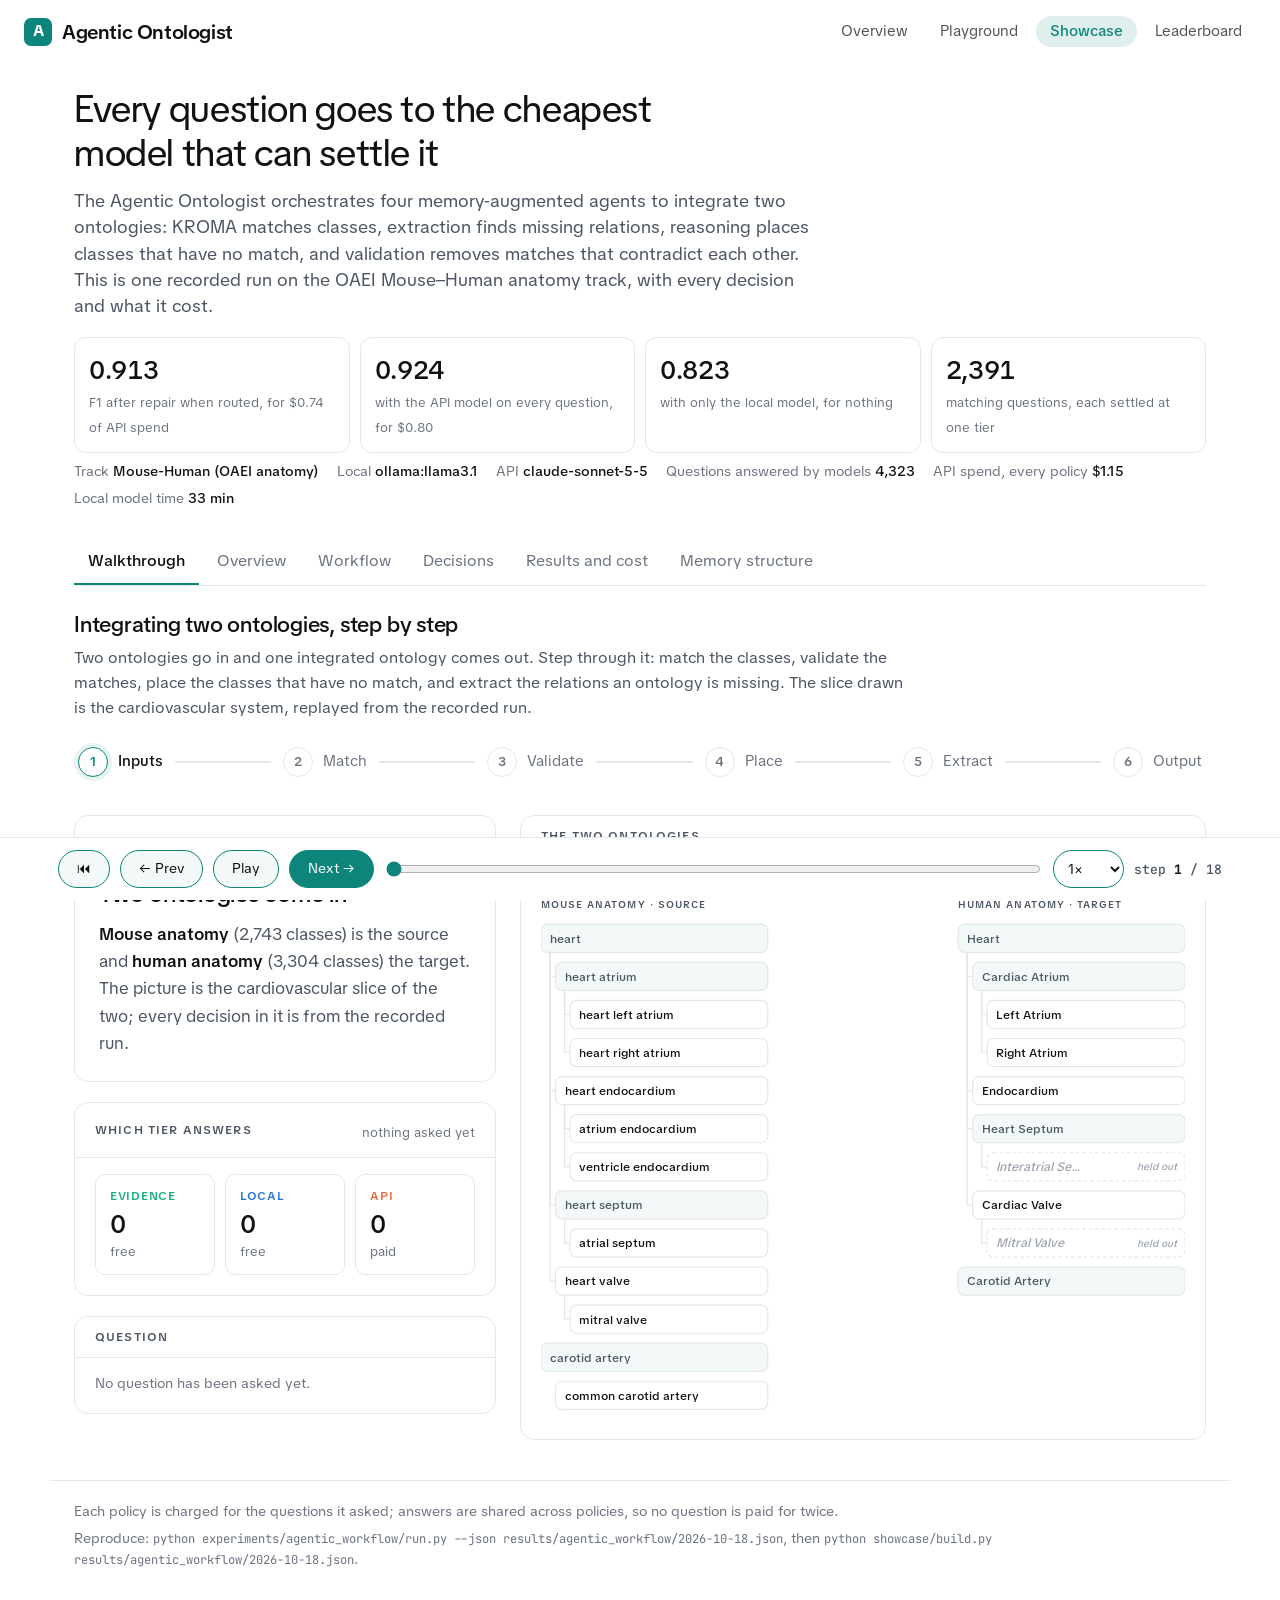
==== commit 79bac55f: "Simplify: one shared header on every page (Overview, Playground, Showcase, and Leaderboard or Visual" ====
--- a/showcase/index.html
+++ b/showcase/index.html
@@ -272,12 +272,22 @@
 </style>
 </head>
 <body>
-<header class="site">
-  <a class="logo" href="#overview"><span class="logo-mark">AO</span><span>Agentic Ontologist <small>showcase</small></span></a>
-  <nav class="site">
-    <a href="../">Demos</a>
-    <a href="https://lamng3.com/publications/agentic-ontologist/" class="pill">Paper</a>
-  </nav>
+<style>
+.dsh { --dsh-acc: #0d857a; box-sizing: border-box; max-width: 1280px; margin: 0 auto; padding: 16px 24px; display: flex; align-items: center;
+  justify-content: space-between; gap: 12px 24px; flex-wrap: wrap; font-family: "TikTok Sans", system-ui, -apple-system, sans-serif; line-height: 1.4; }
+.dsh a { text-decoration: none; color: inherit; }
+.dsh-logo { display: flex; align-items: center; gap: 10px; font-size: 20px; font-weight: 600; letter-spacing: -0.02em; }
+.dsh-mark { width: 28px; height: 28px; border-radius: 7px; background: #0d857a; color: #fff; display: grid; place-items: center; font-size: 16px; font-weight: 700; }
+.dsh-nav { display: flex; flex-wrap: wrap; gap: 4px; }
+.dsh-nav a { padding: 5px 14px; border-radius: 999px; font-size: 15px; opacity: 0.72; }
+.dsh-nav a:hover { opacity: 1; }
+.dsh-nav a[aria-current] { opacity: 1; color: var(--dsh-acc); background: color-mix(in srgb, var(--dsh-acc) 13%, transparent); font-weight: 500; }
+@media (max-width: 640px) { .dsh { padding: 12px 16px; } .dsh-nav a { padding: 4px 10px; font-size: 14px; } }
+@media (prefers-color-scheme: dark) { .dsh { --dsh-acc: #2dd4bf; } }
+</style>
+<header class="dsh">
+  <a class="dsh-logo" href="../index.html"><span class="dsh-mark">A</span><span>Agentic Ontologist</span></a>
+  <nav class="dsh-nav" aria-label="Demos"><a href="../index.html">Overview</a><a href="../playground.html">Playground</a><a href="../showcase/" aria-current="page">Showcase</a><a href="../leaderboard.html">Leaderboard</a></nav>
 </header>
 <main class="wrap">
   <section class="hero">
